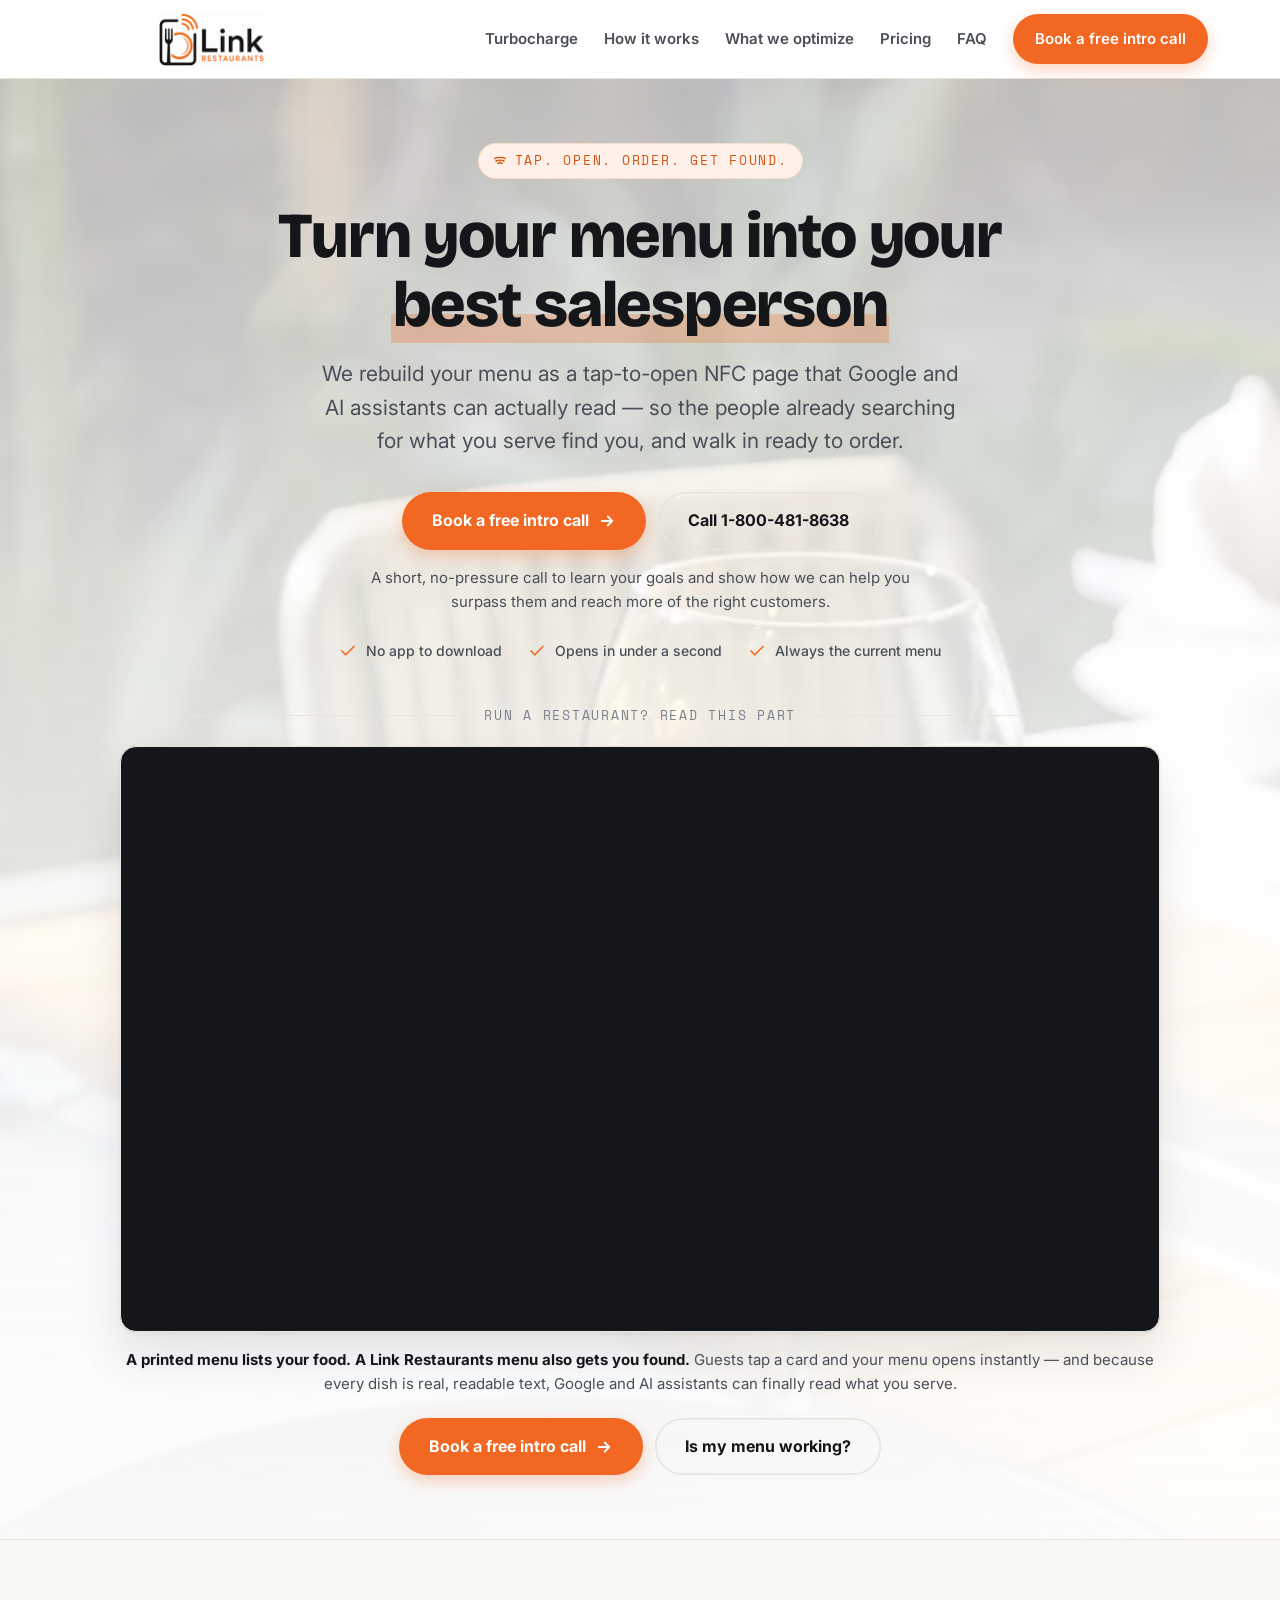
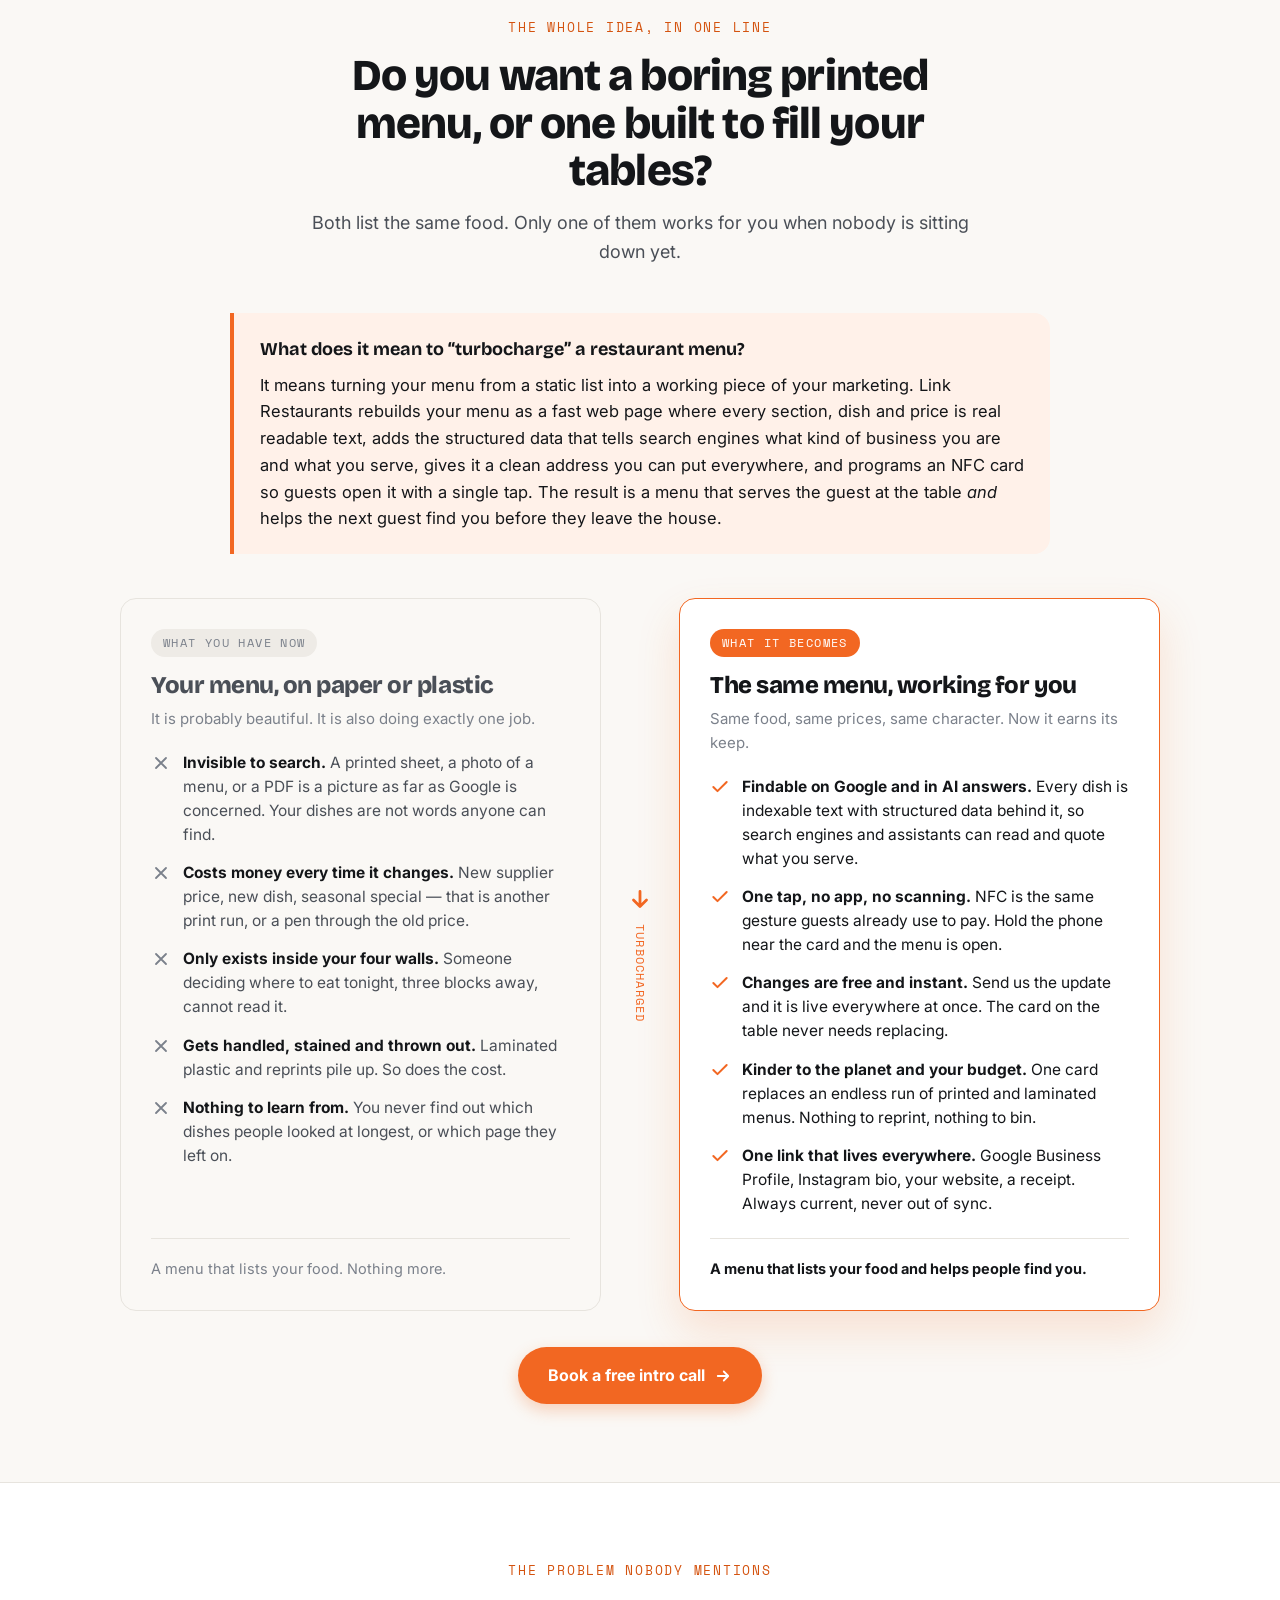
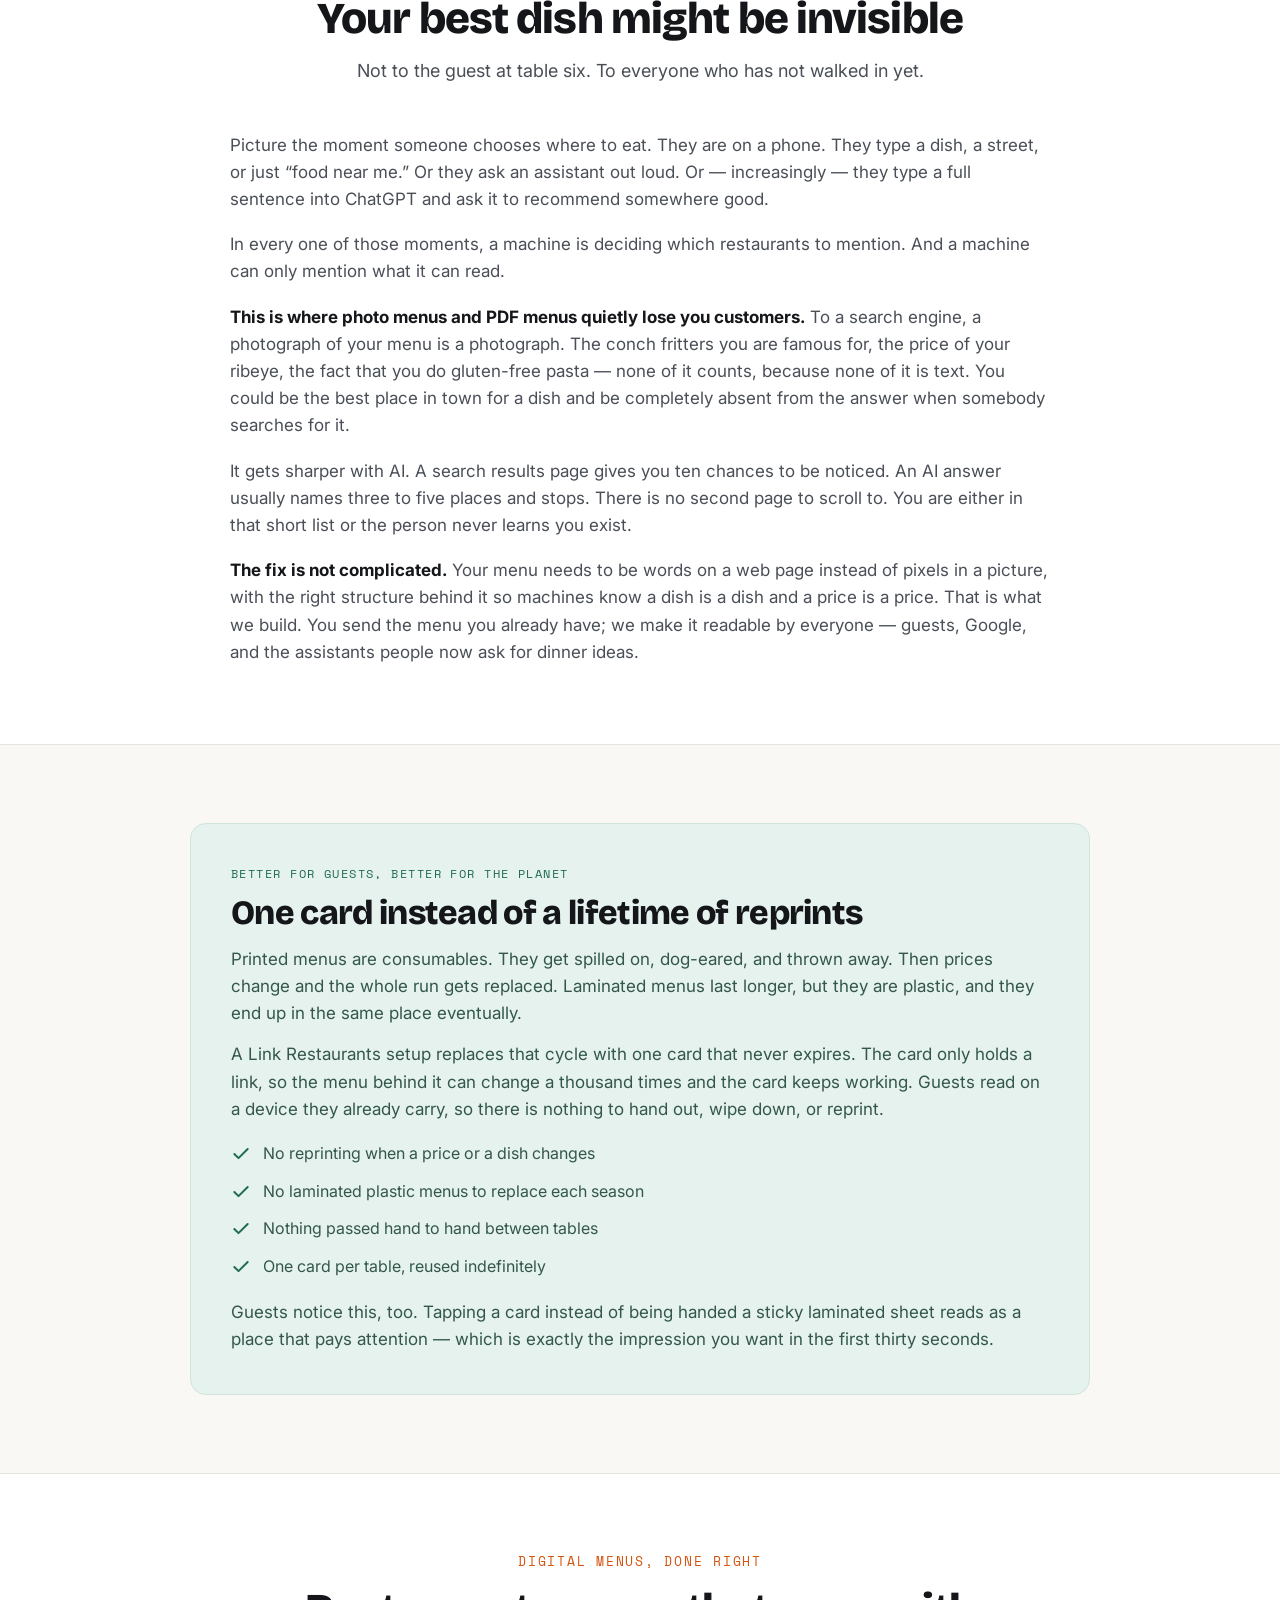
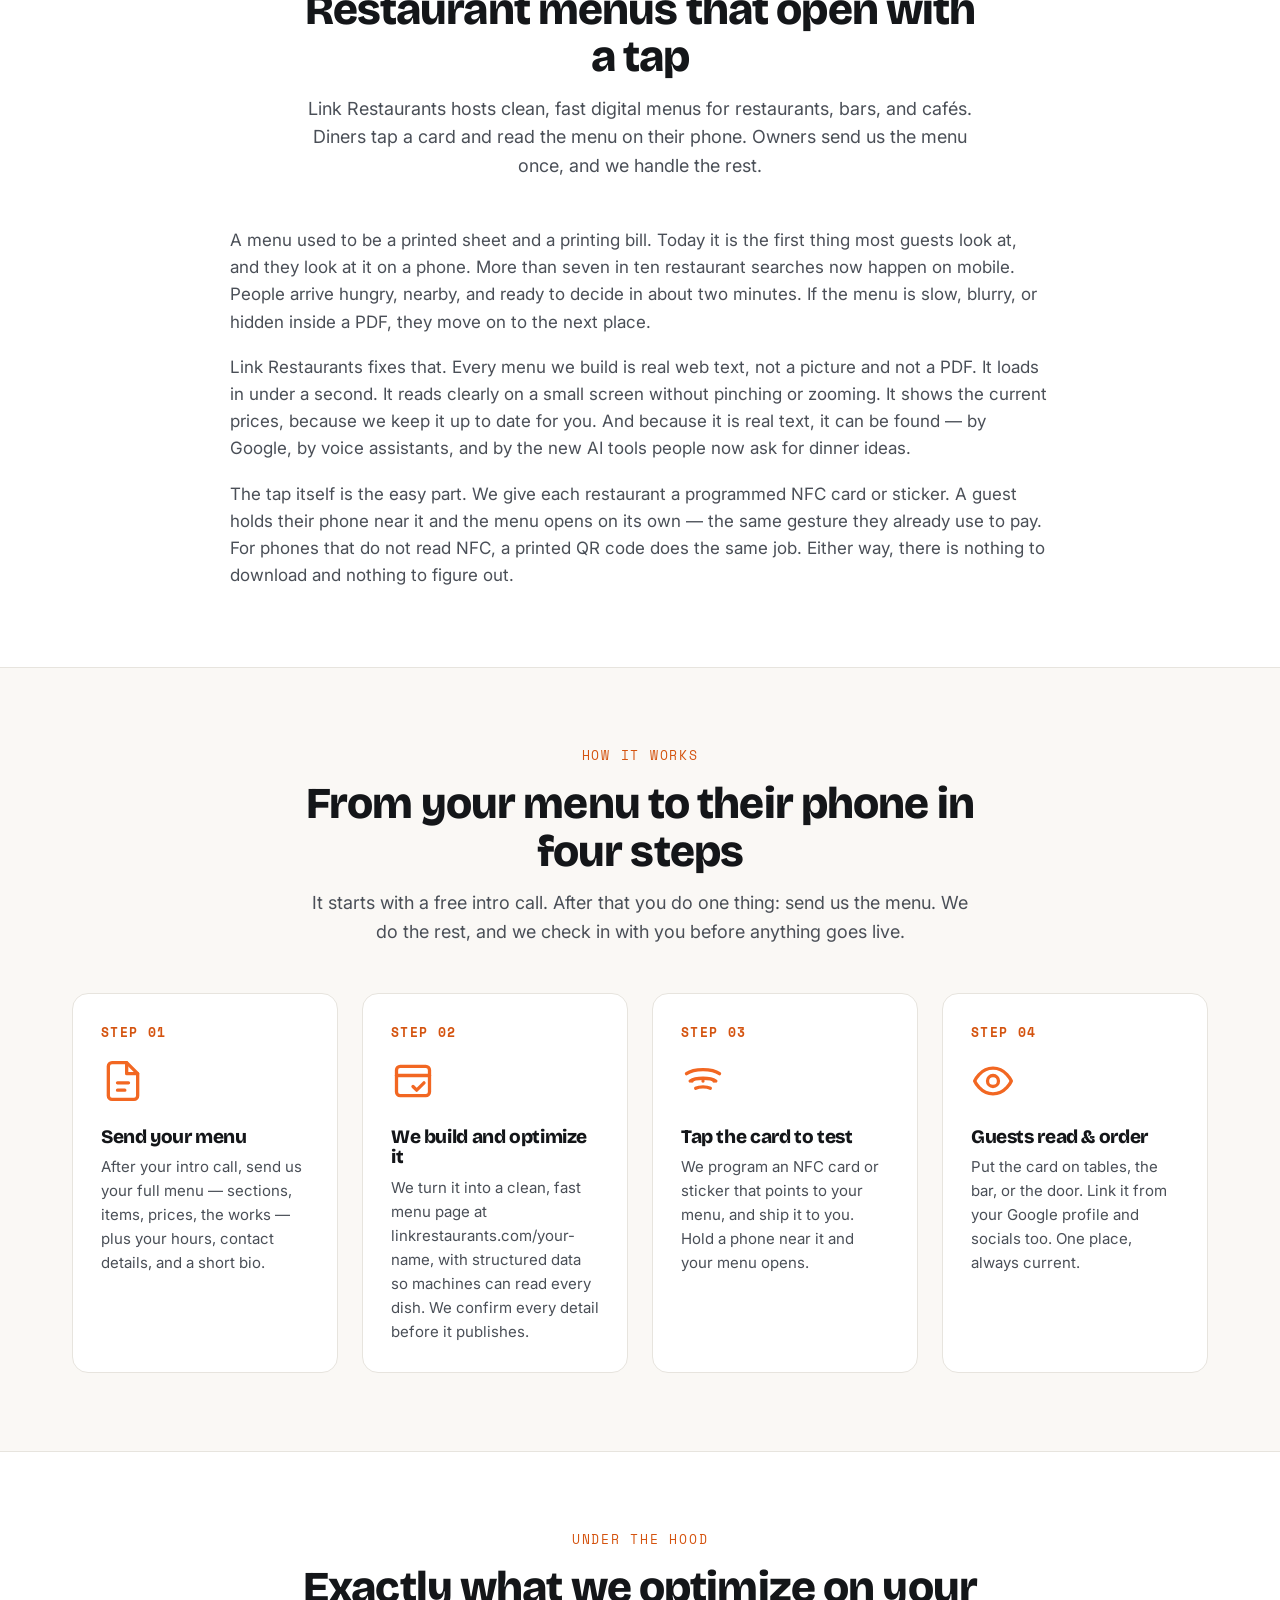
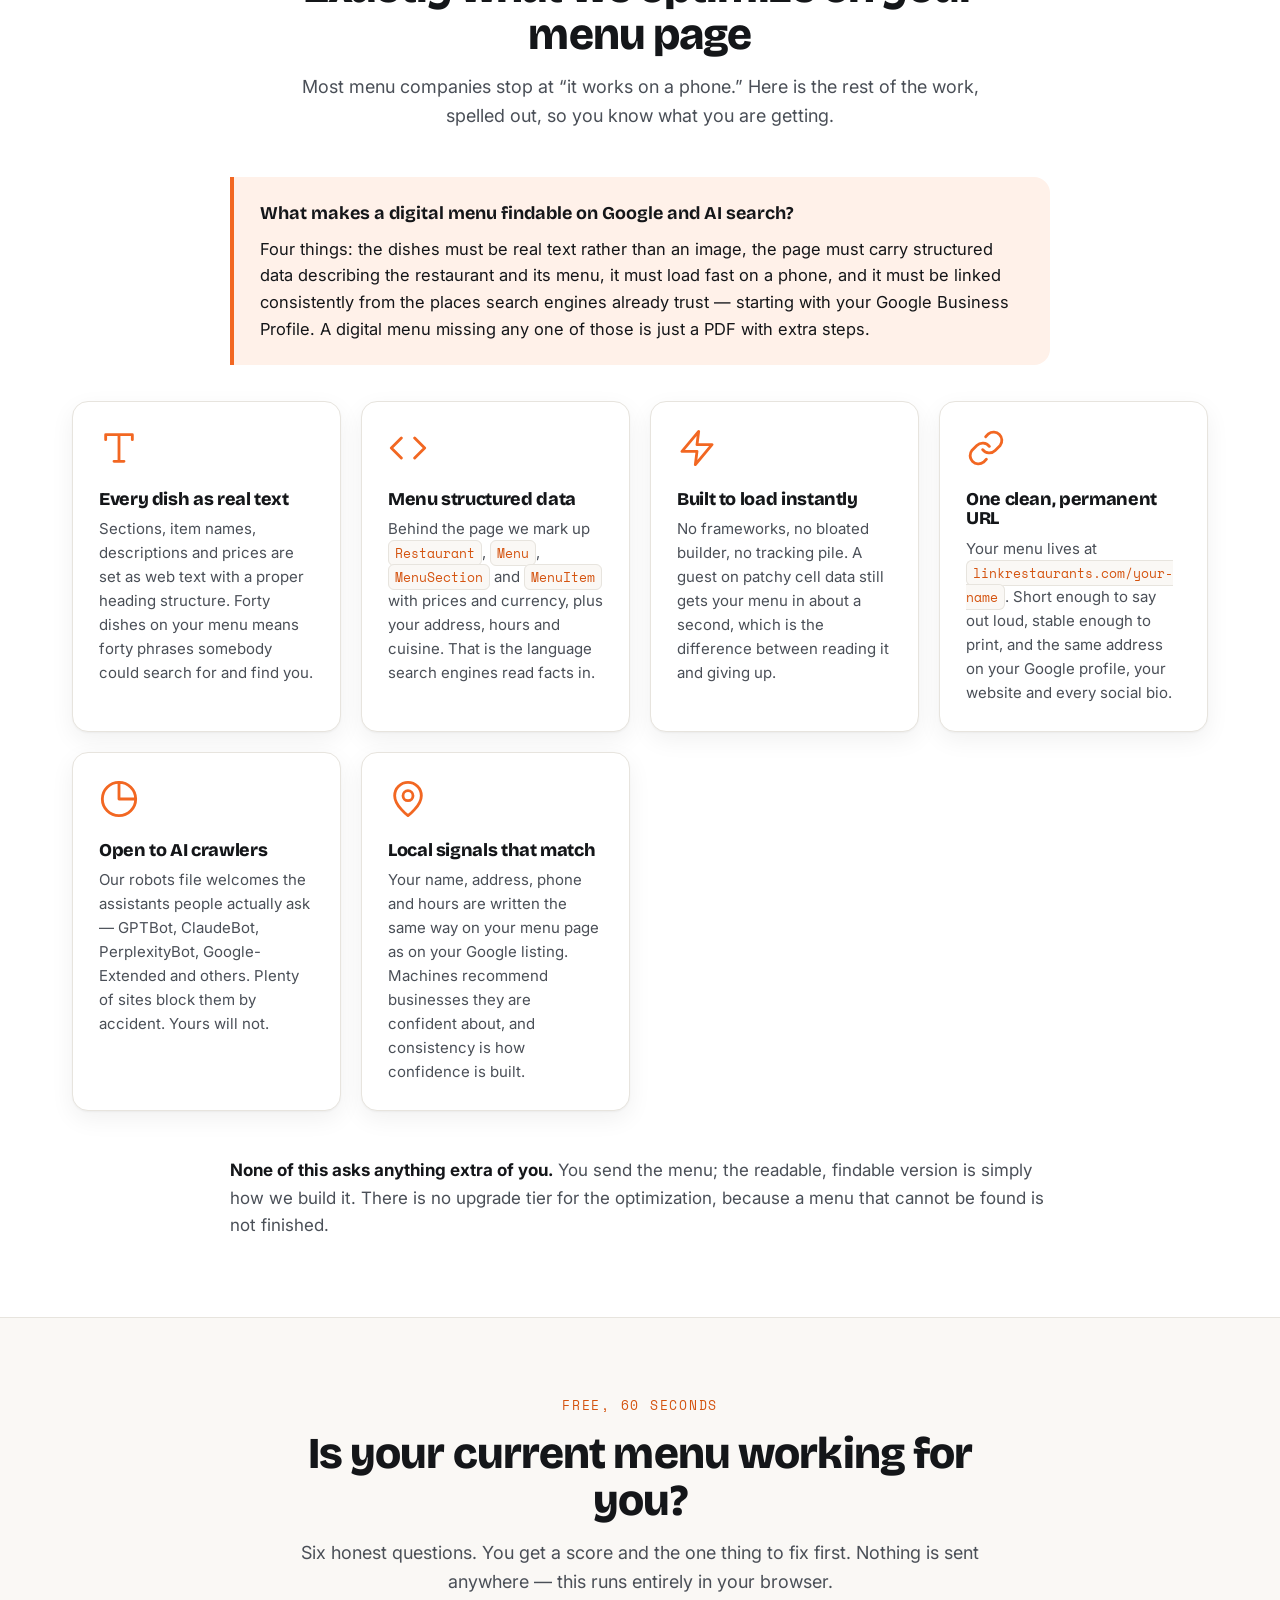
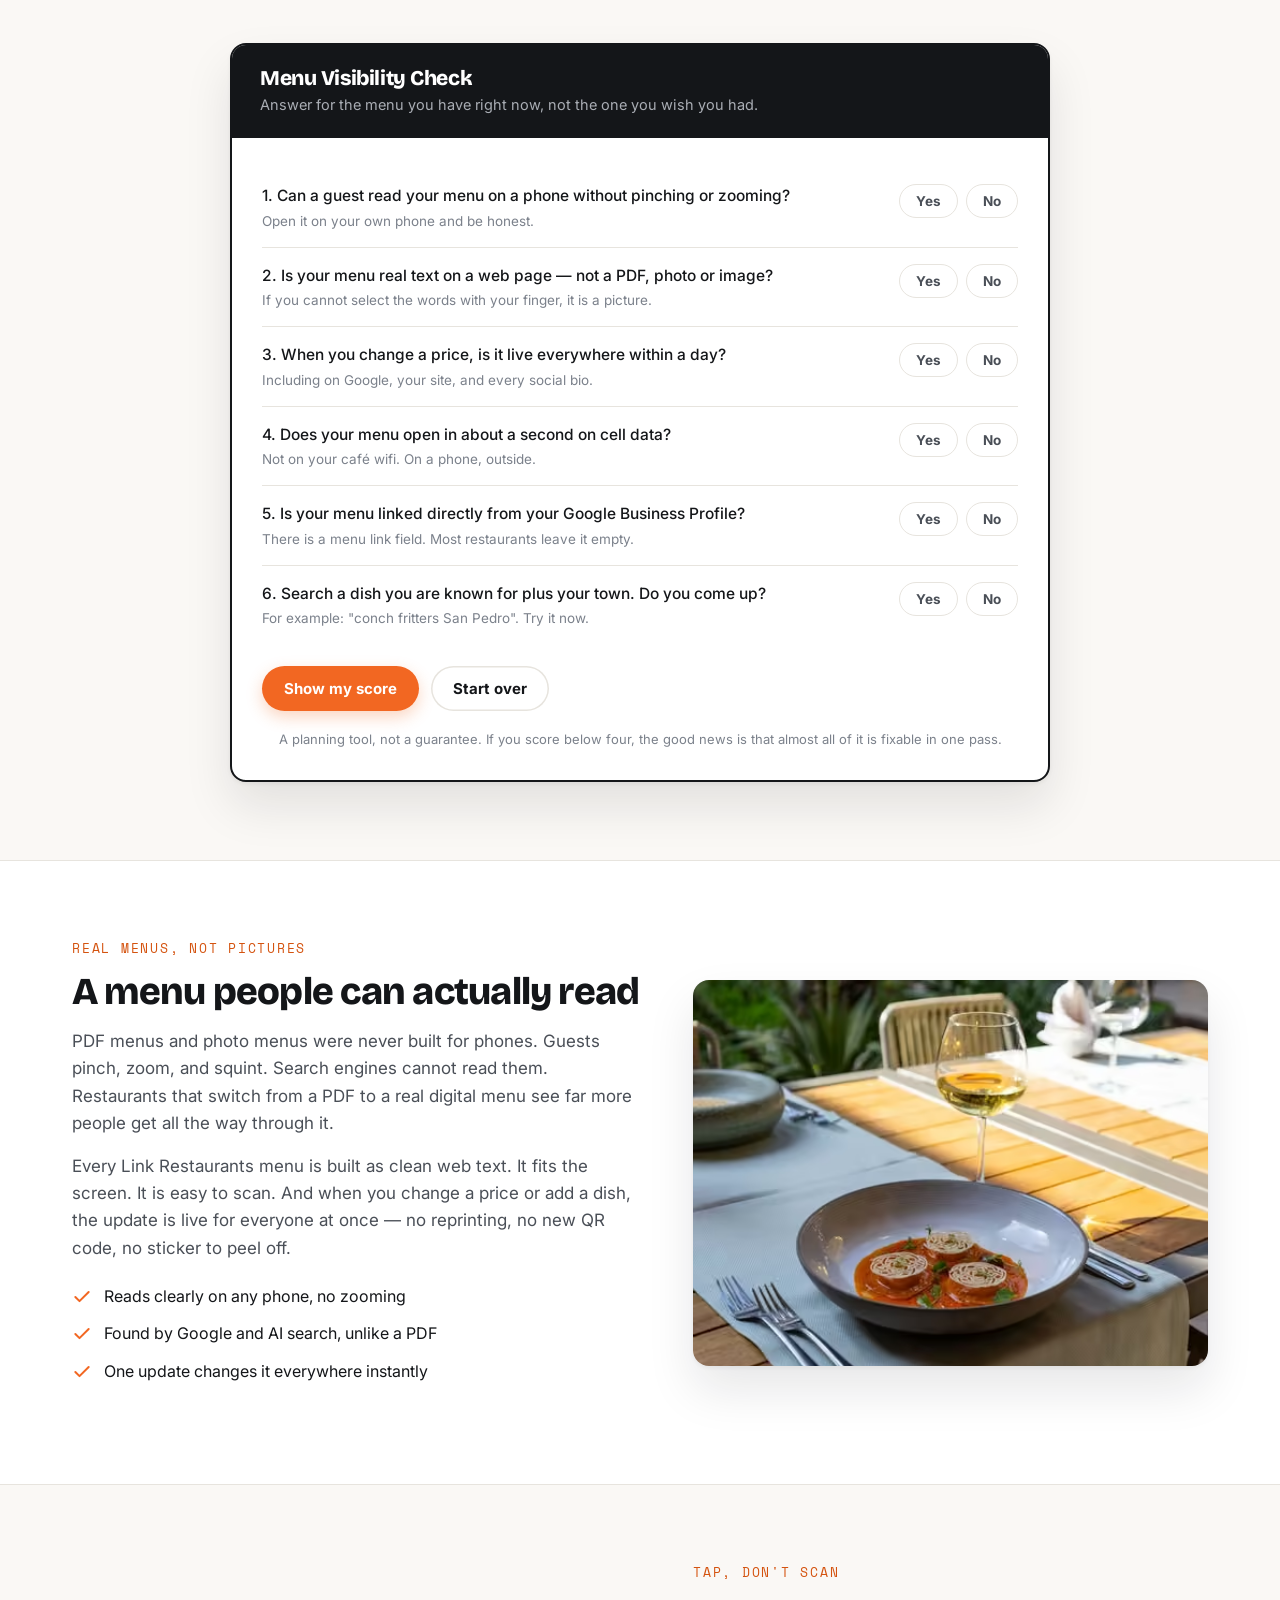
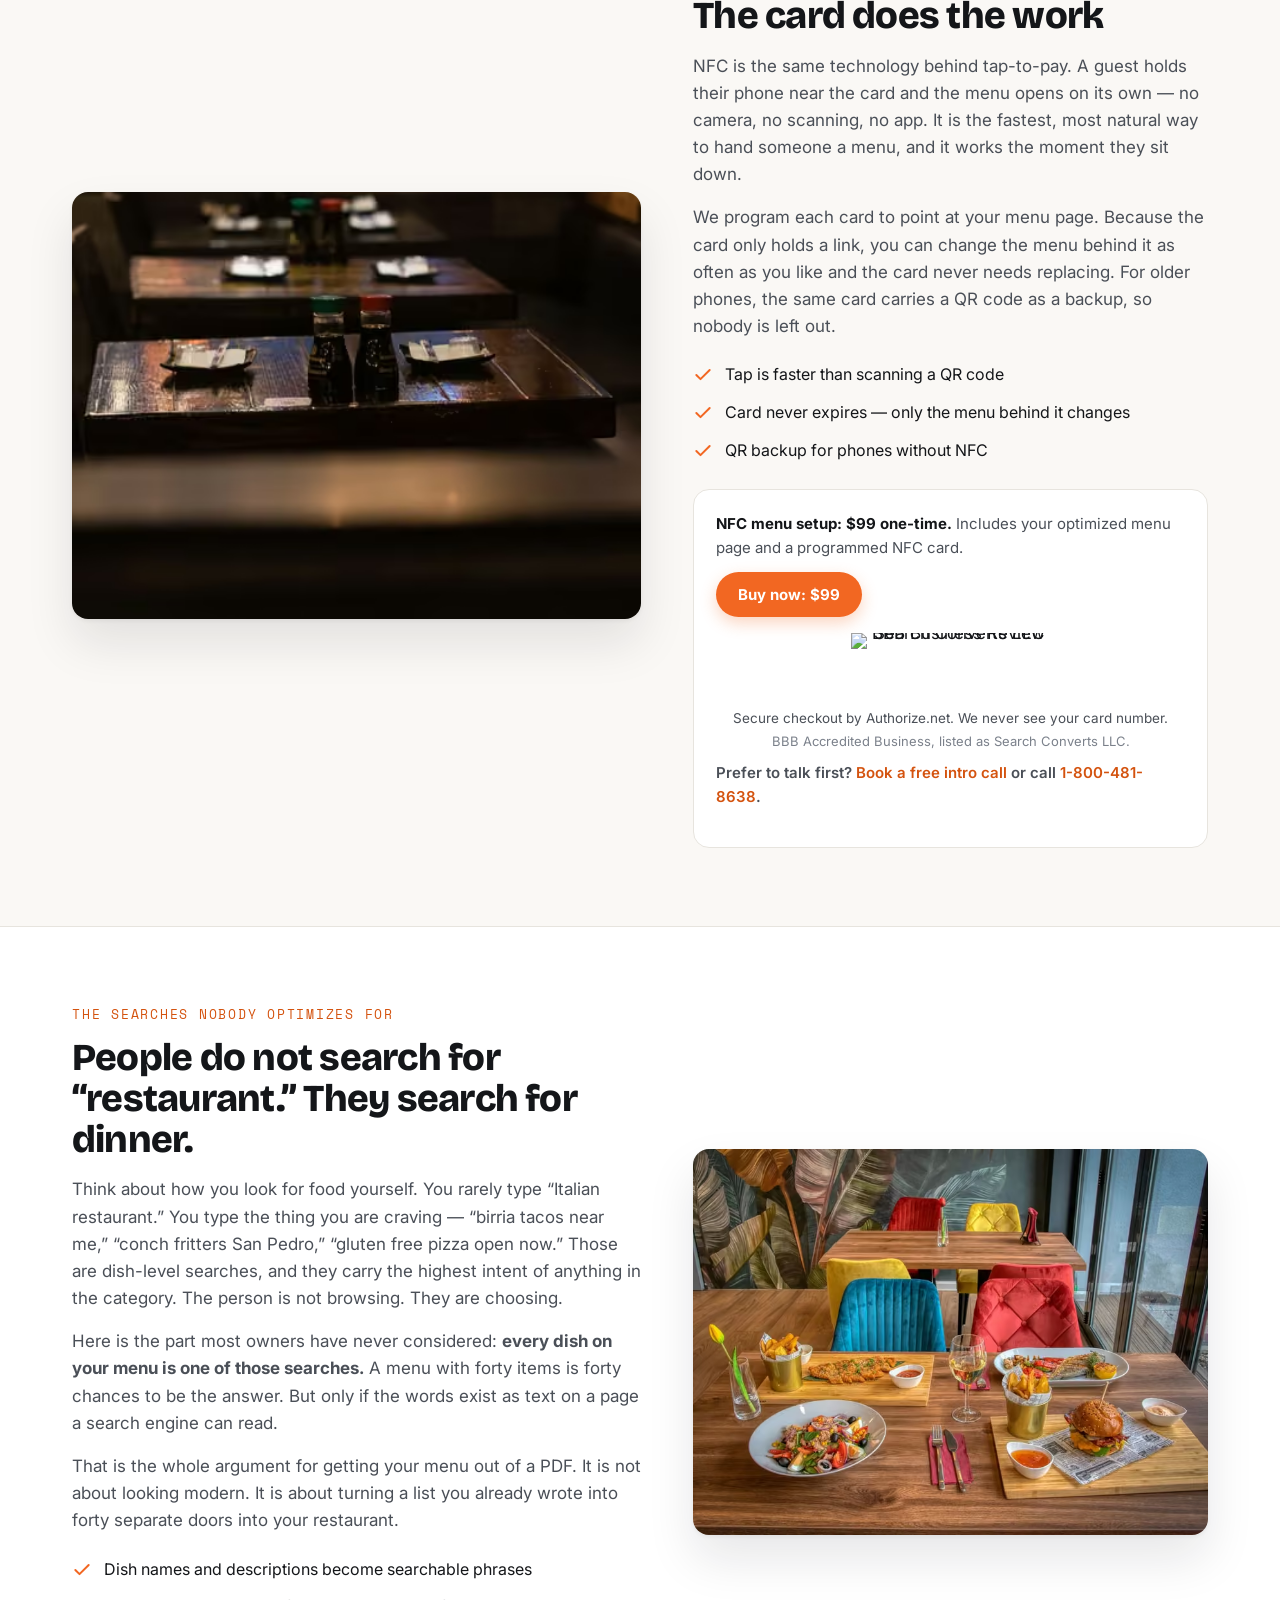
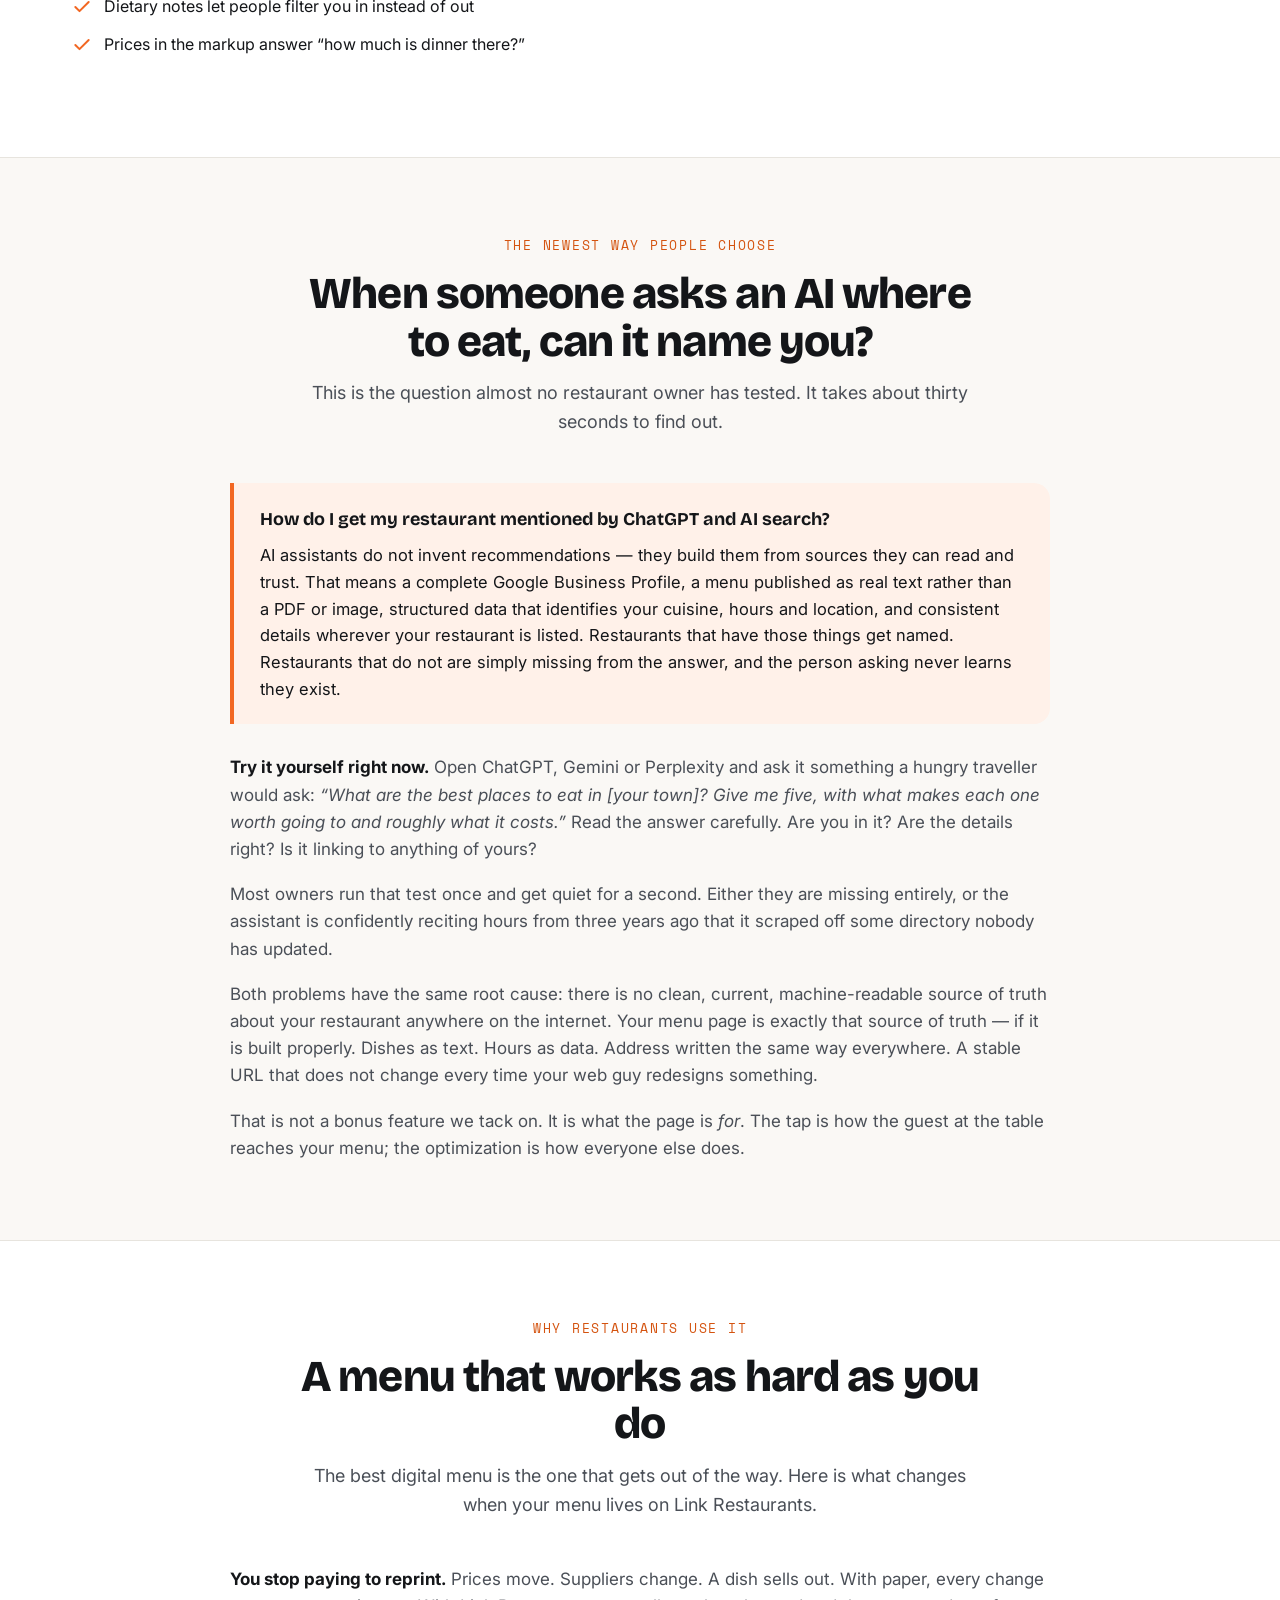
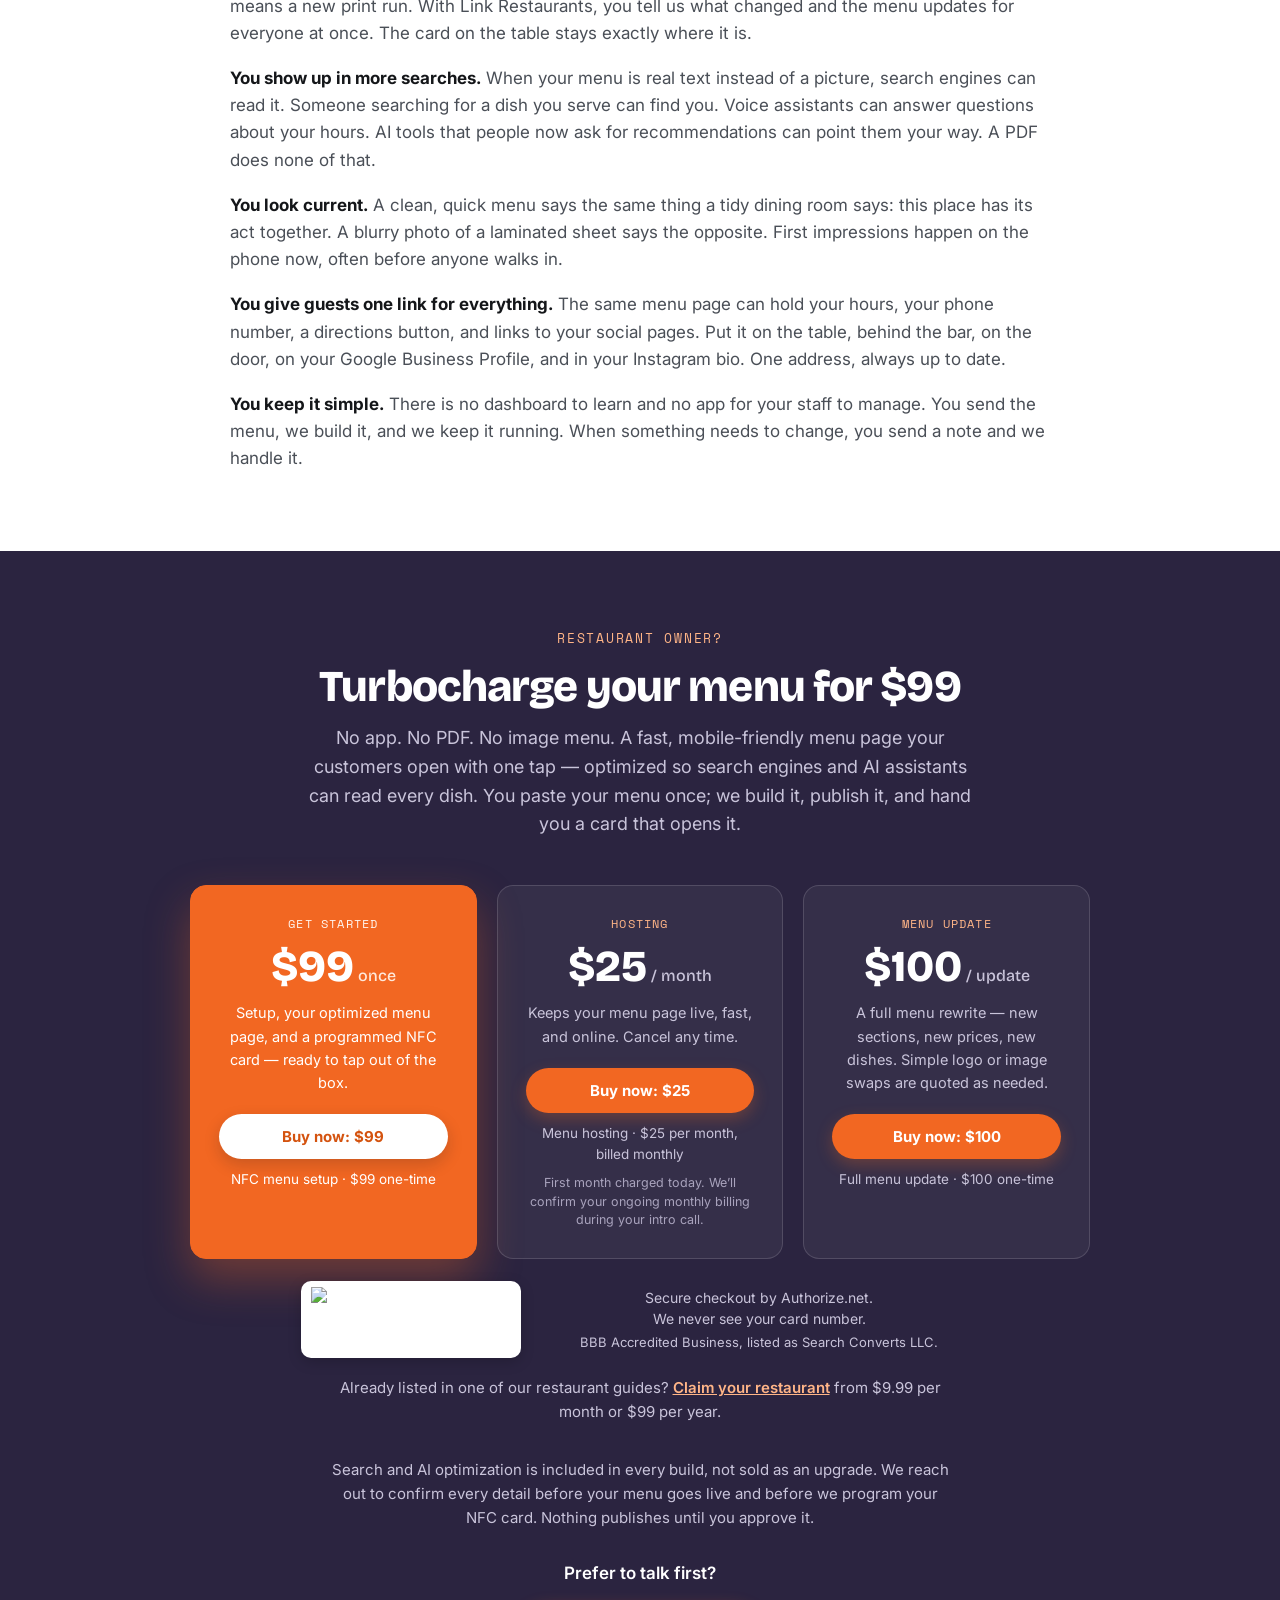
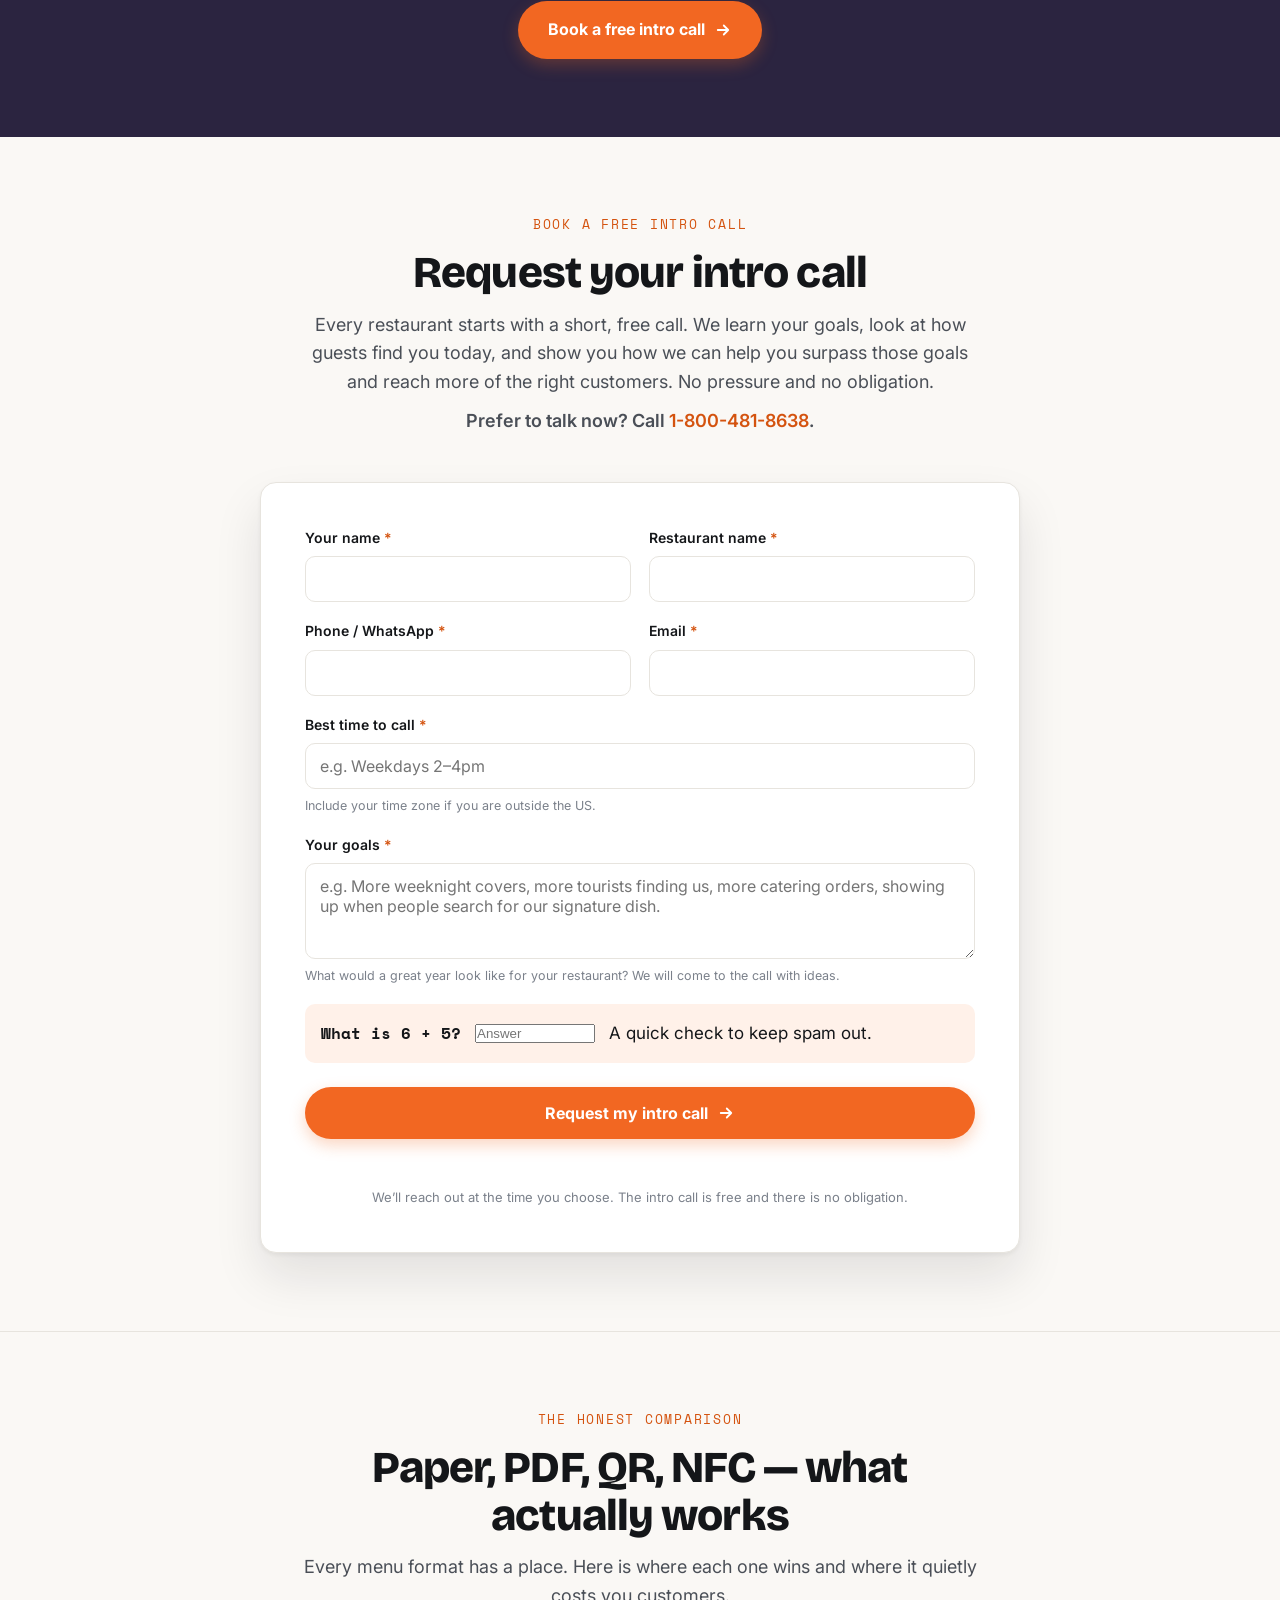
==== index.html @ bf499739 "Add BBB trust seal beside secure-checkout line and in footer Group the existing "Secure checkout by " ====
<!DOCTYPE html>
<html lang="en">
<head>
<meta charset="UTF-8">
<meta name="viewport" content="width=device-width, initial-scale=1">
<title>NFC Digital Menus Built to Be Found | Link Restaurants</title>
<meta name="description" content="Tap-to-open NFC menus that Google and AI assistants can read, so more of the right customers find you. Book a free intro call to see how we can help.">
<link rel="canonical" href="https://linkrestaurants.com/">

<!-- favicon -->
<link rel="icon" type="image/png" sizes="32x32" href="/images/w/link-restaurants-favicon-32.png">
<link rel="apple-touch-icon" href="/images/w/link-restaurants-favicon-180.png">

<!-- social -->
<meta property="og:type" content="website">
<meta property="og:title" content="Turbocharge Your Menu | NFC Digital Menus Built to Be Found">
<meta property="og:description" content="A printed menu lists your food. A Link Restaurants menu gets you found. Tap-to-open NFC menus, optimized for Google and AI search.">
<meta property="og:url" content="https://linkrestaurants.com/">
<meta property="og:image" content="https://linkrestaurants.com/images/w/link-restaurants-turbocharge-menu-banner-1672.jpg">
<meta property="og:image:width" content="1672">
<meta property="og:image:height" content="941">
<meta property="og:site_name" content="Link Restaurants">
<meta name="twitter:card" content="summary_large_image">
<meta name="twitter:title" content="Turbocharge Your Menu | NFC Digital Menus Built to Be Found">
<meta name="twitter:description" content="A printed menu lists your food. A Link Restaurants menu gets you found. Tap to open, optimized for Google and AI search.">
<meta name="twitter:image" content="https://linkrestaurants.com/images/w/link-restaurants-turbocharge-menu-banner-1672.jpg">

<!-- crawling -->
<meta name="robots" content="index, follow, max-image-preview:large, max-snippet:-1, max-video-preview:-1">
<meta name="googlebot" content="index, follow">
<meta name="theme-color" content="#f26722">

<!-- fonts -->
<link rel="preconnect" href="https://fonts.googleapis.com">
<link rel="preconnect" href="https://fonts.gstatic.com" crossorigin>
<link href="https://fonts.googleapis.com/css2?family=Bricolage+Grotesque:opsz,wght@12..96,600;12..96,700;12..96,800&family=Inter:wght@400;500;600;700&family=Space+Mono:wght@400;700&display=swap" rel="stylesheet">
<link rel="preload" as="image" type="image/avif" imagesrcset="/images/w/link-restaurants-turbocharge-menu-banner-800.avif 800w, /images/w/link-restaurants-turbocharge-menu-banner-1200.avif 1200w, /images/w/link-restaurants-turbocharge-menu-banner-1672.avif 1672w" imagesizes="(max-width: 1100px) calc(100vw - 44px), 1060px" fetchpriority="high">

<style>
/* ============================================================
   LinkRestaurants.com — global stylesheet
   Design tokens: warm slate + signal orange on white
   Display: Bricolage Grotesque | Body: Inter | Data: Space Mono
   ============================================================ */

:root{
  --ink:#141619;          /* near-black text */
  --ink-soft:#4a4f57;     /* secondary text */
  --ink-faint:#7b818b;    /* captions */
  --line:#e7e4de;         /* hairlines */
  --paper:#ffffff;        /* page bg (matches logo) */
  --paper-warm:#faf8f5;   /* section tint */
  --orange:#f26722;       /* signal orange (from logo) */
  --orange-deep:#d4530f;  /* pressed */
  --orange-tint:#fff1e9;  /* wash */
  --plum:#2b2440;         /* deep accent for contrast blocks */
  --green:#1f6b54;        /* eco / positive */
  --green-tint:#e6f2ee;
  --radius:16px;
  --radius-sm:10px;
  --shadow:0 1px 2px rgba(20,22,25,.04),0 8px 24px rgba(20,22,25,.06);
  --shadow-lg:0 2px 4px rgba(20,22,25,.05),0 24px 48px rgba(20,22,25,.10);
  --maxw:1180px;
  --ease:cubic-bezier(.22,.61,.36,1);
}

*{box-sizing:border-box;margin:0;padding:0}
html{scroll-behavior:smooth;-webkit-text-size-adjust:100%}
body{
  font-family:'Inter',system-ui,-apple-system,Segoe UI,Roboto,sans-serif;
  color:var(--ink);
  background:var(--paper);
  line-height:1.6;
  font-size:17px;
  -webkit-font-smoothing:antialiased;
  overflow-x:hidden;
}
img{max-width:100%;display:block}
a{color:inherit;text-decoration:none}
h1,h2,h3,h4{
  font-family:'Bricolage Grotesque','Inter',sans-serif;
  line-height:1.08;
  letter-spacing:-.02em;
  font-weight:800;
  color:var(--ink);
}
.wrap{max-width:var(--maxw);margin:0 auto;padding:0 22px}
.mono{font-family:'Space Mono',ui-monospace,monospace}
[id]{scroll-margin-top:96px}

/* ---------- accessibility ---------- */
:focus-visible{outline:3px solid var(--orange);outline-offset:2px;border-radius:4px}
.skip{position:absolute;left:-9999px;top:0;background:var(--ink);color:#fff;padding:12px 18px;z-index:200;border-radius:0 0 8px 0}
.skip:focus{left:0}
.sr-only{position:absolute!important;left:-9999px!important;width:1px;height:1px;overflow:hidden}
@media (prefers-reduced-motion:reduce){
  *{animation-duration:.001ms!important;transition-duration:.001ms!important;scroll-behavior:auto!important}
}

/* ---------- header ---------- */
.site-header{
  position:sticky;top:0;z-index:100;
  background:rgba(255,255,255,.88);
  backdrop-filter:saturate(180%) blur(12px);
  border-bottom:1px solid var(--line);
}
.header-inner{display:flex;align-items:center;justify-content:space-between;gap:20px;height:78px}
.brand{display:flex;align-items:center}
.brand img{width:280px;height:auto;max-height:56px;object-fit:contain}
.nav{display:flex;align-items:center;gap:26px}
.nav a{font-weight:600;font-size:15px;color:var(--ink-soft);transition:color .2s}
.nav a:hover{color:var(--ink)}
.nav .btn{color:#fff}
.nav-toggle{display:none;background:none;border:0;cursor:pointer;padding:8px}
.nav-toggle span{display:block;width:24px;height:2px;background:var(--ink);margin:5px 0;transition:.3s}

/* ---------- buttons ---------- */
.btn{
  display:inline-flex;align-items:center;justify-content:center;gap:9px;
  background:var(--orange);color:#fff;
  font-weight:700;font-size:15px;font-family:'Inter',sans-serif;
  padding:13px 22px;border-radius:999px;border:0;cursor:pointer;
  transition:transform .18s var(--ease),box-shadow .18s,background .18s;
  box-shadow:0 6px 16px rgba(242,103,34,.28);
  white-space:nowrap;
}
.btn:hover{background:var(--orange-deep);transform:translateY(-2px);box-shadow:0 10px 22px rgba(242,103,34,.34)}
.btn:active{transform:translateY(0)}
.btn-ghost{
  background:transparent;color:var(--ink);
  box-shadow:inset 0 0 0 1.5px var(--line);
}
.btn-ghost:hover{background:var(--paper-warm);box-shadow:inset 0 0 0 1.5px var(--ink);transform:translateY(-2px)}
.btn-lg{padding:16px 30px;font-size:16px}
.btn-block{width:100%}

/* ---------- hero ---------- */
.hero{position:relative;padding:64px 0 56px;overflow:hidden}
.hero::before{
  content:"";position:absolute;inset:0;z-index:0;
  background:
    linear-gradient(180deg,rgba(255,255,255,.72),rgba(255,255,255,.86) 45%,rgba(255,255,255,.97)),
    url('/images/w/link-restaurants-patio-table-hero-900.webp') center 35%/cover no-repeat;
  background:
    linear-gradient(180deg,rgba(255,255,255,.72),rgba(255,255,255,.86) 45%,rgba(255,255,255,.97)),
    image-set(url('/images/w/link-restaurants-patio-table-hero-1600.avif') type('image/avif'),url('/images/w/link-restaurants-patio-table-hero-1600.webp') type('image/webp')) center 35%/cover no-repeat;
}
.hero-inner{position:relative;z-index:1;max-width:820px;margin:0 auto;text-align:center}
.eyebrow{
  display:inline-flex;align-items:center;gap:8px;
  font-family:'Space Mono',monospace;font-size:12.5px;letter-spacing:.14em;text-transform:uppercase;
  color:var(--orange-deep);background:var(--orange-tint);
  padding:7px 14px;border-radius:999px;margin-bottom:22px;
  border:1px solid #fbdcc9;
}
.hero h1{font-size:clamp(36px,6.2vw,64px);margin-bottom:18px}
.hero h1 .u{
  background:linear-gradient(180deg,transparent 62%,rgba(242,103,34,.28) 62%);
  padding:0 2px;
}
.hero .lede{font-size:clamp(17px,2.2vw,21px);color:var(--ink-soft);max-width:660px;margin:0 auto 34px}

/* ---------- search ---------- */
.searchbar{
  position:relative;max-width:640px;margin:0 auto;
  background:#fff;border-radius:999px;
  box-shadow:var(--shadow-lg);
  border:1px solid var(--line);
  display:flex;align-items:center;padding:7px 7px 7px 22px;
  transition:box-shadow .25s,border-color .25s;
}
.searchbar:focus-within{border-color:var(--orange);box-shadow:0 2px 4px rgba(242,103,34,.08),0 24px 48px rgba(242,103,34,.14)}
.searchbar svg{flex:none;color:var(--ink-faint)}
.searchbar input{
  flex:1;border:0;outline:0;font-size:17px;font-family:inherit;color:var(--ink);
  padding:14px 14px;background:transparent;min-width:0;
}
.searchbar input::placeholder{color:var(--ink-faint)}
.search-meta{margin-top:14px;font-size:13.5px;color:var(--ink-faint);font-family:'Space Mono',monospace}
.hero-trust{display:flex;gap:26px;justify-content:center;flex-wrap:wrap;margin-top:26px}
.hero-trust div{display:flex;align-items:center;gap:9px;font-size:14px;color:var(--ink-soft);font-weight:500}
.hero-trust svg{color:var(--orange);flex:none}

/* ---------- turbocharge banner ---------- */
.turbo-band{position:relative;z-index:1;padding-top:0;padding-bottom:8px}
.turbo-rule{
  display:flex;align-items:center;gap:16px;max-width:900px;margin:44px auto 20px;
  font-family:'Space Mono',monospace;font-size:12.5px;letter-spacing:.14em;
  text-transform:uppercase;color:var(--ink-faint);
}
.turbo-rule::before,.turbo-rule::after{content:"";height:1px;background:var(--line);flex:1}
.turbo-banner{
  display:block;max-width:1040px;margin:0 auto;border-radius:var(--radius);
  overflow:hidden;box-shadow:var(--shadow-lg);border:1px solid var(--line);
  transition:transform .25s var(--ease),box-shadow .25s;background:#141619;
}
.turbo-banner:hover{transform:translateY(-4px);box-shadow:0 30px 60px rgba(20,22,25,.18)}
.turbo-banner img{width:100%;height:auto}
.turbo-cap{
  max-width:1040px;margin:16px auto 0;text-align:center;
  font-size:15px;color:var(--ink-soft);
}
.turbo-cap strong{color:var(--ink)}
.turbo-cta{display:flex;gap:12px;justify-content:center;flex-wrap:wrap;margin-top:22px}

/* ---------- the two menus ---------- */
.two-menus{
  display:grid;grid-template-columns:1fr auto 1fr;gap:26px;align-items:stretch;
  max-width:1040px;margin:0 auto;
}
.mcol{
  border-radius:var(--radius);padding:30px;border:1px solid var(--line);background:#fff;
  display:flex;flex-direction:column;
}
.mcol.old{background:var(--paper-warm)}
.mcol.new{border-color:var(--orange);box-shadow:0 20px 44px rgba(242,103,34,.16)}
.mcol-tag{
  font-family:'Space Mono',monospace;font-size:11.5px;letter-spacing:.12em;text-transform:uppercase;
  padding:5px 12px;border-radius:999px;display:inline-block;margin-bottom:16px;align-self:flex-start;
}
.mcol.old .mcol-tag{background:#eeebe6;color:var(--ink-faint)}
.mcol.new .mcol-tag{background:var(--orange);color:#fff}
.mcol h3{font-size:24px;margin-bottom:8px}
.mcol.old h3{color:var(--ink-soft)}
.mcol .msub{font-size:15px;color:var(--ink-faint);margin-bottom:20px}
.mcol ul{list-style:none;display:flex;flex-direction:column;gap:14px;margin:0;flex:1}
.mcol li{display:flex;gap:12px;align-items:flex-start;font-size:15.5px;line-height:1.55}
.mcol.old li{color:var(--ink-soft)}
.mcol li .ic{flex:none;width:20px;height:20px;margin-top:2px}
.mcol.old li .ic{color:var(--ink-faint)}
.mcol.new li .ic{color:var(--orange)}
.mcol li b{color:var(--ink);font-weight:700}
.mcol-foot{margin-top:22px;padding-top:18px;border-top:1px solid var(--line);font-size:14.5px}
.mcol.old .mcol-foot{color:var(--ink-faint)}
.mcol.new .mcol-foot{color:var(--ink)}
.mid-arrow{
  display:flex;align-items:center;justify-content:center;color:var(--orange);
  font-family:'Space Mono',monospace;font-size:12px;letter-spacing:.1em;text-transform:uppercase;
  writing-mode:vertical-rl;text-orientation:mixed;gap:12px;
}
.mid-arrow svg{transform:rotate(90deg)}

/* ---------- optimization grid ---------- */
.opt-grid{display:grid;grid-template-columns:repeat(auto-fit,minmax(min(260px,100%),1fr));gap:20px}
.opt-card{
  background:#fff;border:1px solid var(--line);border-radius:var(--radius);padding:26px;
  box-shadow:var(--shadow);transition:transform .2s var(--ease),border-color .2s;
}
.opt-card:hover{transform:translateY(-4px);border-color:var(--orange)}
.opt-card .oi{width:40px;height:40px;color:var(--orange);margin-bottom:14px}
.opt-card h3{font-size:18px;margin-bottom:8px}
.opt-card p{font-size:15px;color:var(--ink-soft)}
.opt-card code{
  font-family:'Space Mono',monospace;font-size:13px;background:var(--paper-warm);
  border:1px solid var(--line);border-radius:6px;padding:2px 6px;color:var(--orange-deep);
}

/* ---------- eco ---------- */
.eco{
  background:var(--green-tint);border:1px solid #cfe4dc;border-radius:var(--radius);
  padding:clamp(26px,4vw,40px);max-width:900px;margin:0 auto;
}
.eco .etag{
  font-family:'Space Mono',monospace;font-size:12px;letter-spacing:.12em;text-transform:uppercase;
  color:var(--green);margin-bottom:12px;display:block;
}
.eco h2{font-size:clamp(24px,3.6vw,34px);margin-bottom:14px}
.eco p{color:#33574c;margin-bottom:14px}
.eco ul{list-style:none;display:flex;flex-direction:column;gap:12px;margin-top:18px}
.eco li{display:flex;gap:12px;align-items:flex-start;color:#33574c;font-size:16px}
.eco li svg{flex:none;color:var(--green);margin-top:3px}

/* ---------- sections ---------- */
section{padding:78px 0}
.section-tint{background:var(--paper-warm);border-top:1px solid var(--line);border-bottom:1px solid var(--line)}
.section-head{max-width:680px;margin:0 auto 46px;text-align:center}
.section-head .tag{
  font-family:'Space Mono',monospace;font-size:12.5px;letter-spacing:.14em;text-transform:uppercase;
  color:var(--orange-deep);margin-bottom:14px;display:block;
}
.section-head h2{font-size:clamp(28px,4.4vw,44px);margin-bottom:14px}
.section-head p{color:var(--ink-soft);font-size:18px}
.prose{max-width:820px;margin:0 auto;color:var(--ink-soft);font-size:17px}
.prose p{margin-bottom:18px}
.prose p:last-child{margin-bottom:0}
.prose strong{color:var(--ink)}

/* answer block for AI extraction */
.answer{
  background:var(--orange-tint);border-left:4px solid var(--orange);
  border-radius:0 var(--radius) var(--radius) 0;padding:22px 26px;
  max-width:820px;margin:0 auto 30px;
}
.answer p{margin:0;color:var(--ink);font-size:16.5px;line-height:1.62}
.answer p+p{margin-top:12px}
.answer .q{font-weight:700;font-family:'Bricolage Grotesque',sans-serif;font-size:18px;display:block;margin-bottom:8px}

.updated{
  display:inline-flex;align-items:center;gap:9px;font-family:'Space Mono',monospace;
  font-size:12px;letter-spacing:.1em;text-transform:uppercase;color:var(--ink-faint);
  border:1px solid var(--line);border-radius:999px;padding:6px 14px;background:#fff;
}
.updated::before{content:"";width:7px;height:7px;border-radius:50%;background:var(--green);flex:none}

/* ---------- directory ---------- */
#directory{padding-top:0;margin-top:6px;position:relative;z-index:2}
.dir-grid{display:grid;grid-template-columns:repeat(auto-fill,minmax(min(310px,100%),1fr));gap:22px}
.rcard{
  background:#fff;border:1px solid var(--line);border-radius:var(--radius);
  padding:24px;display:flex;flex-direction:column;gap:12px;
  box-shadow:var(--shadow);transition:transform .22s var(--ease),box-shadow .22s,border-color .22s;
  animation:rise .5s var(--ease) both;
}
.rcard:hover{transform:translateY(-4px);box-shadow:var(--shadow-lg);border-color:#dcd7cf}
.rcard-top{display:flex;align-items:flex-start;justify-content:space-between;gap:12px}
.rcard h3{font-size:22px}
.rcard .pin{display:flex;align-items:center;gap:6px;font-size:13.5px;color:var(--ink-faint);font-weight:500}
.rcard .pin svg{color:var(--orange);flex:none}
.rcard p{color:var(--ink-soft);font-size:15.5px;flex:1}
.rcard .rcard-cta{margin-top:6px}
.rcard-badge{
  font-family:'Space Mono',monospace;font-size:11px;letter-spacing:.08em;text-transform:uppercase;
  color:var(--orange-deep);background:var(--orange-tint);padding:4px 10px;border-radius:999px;flex:none;
}
.dir-empty{
  grid-column:1/-1;text-align:center;padding:56px 24px;
  background:#fff;border:1px dashed var(--line);border-radius:var(--radius);
}
.dir-empty h3{font-size:24px;margin-bottom:10px}
.dir-empty p{color:var(--ink-soft);max-width:440px;margin:0 auto 22px}
.dir-noresult{grid-column:1/-1;text-align:center;padding:40px;color:var(--ink-faint);font-family:'Space Mono',monospace}

/* ---------- how it works ---------- */
.steps{display:grid;grid-template-columns:repeat(auto-fit,minmax(min(220px,100%),1fr));gap:24px;counter-reset:step}
.step{position:relative;padding:28px;background:#fff;border:1px solid var(--line);border-radius:var(--radius)}
.step .num{
  font-family:'Space Mono',monospace;font-size:13px;color:var(--orange-deep);
  font-weight:700;letter-spacing:.1em;margin-bottom:16px;display:block;
}
.step .ico{width:44px;height:44px;margin-bottom:16px;color:var(--orange)}
.step h3{font-size:19px;margin-bottom:8px}
.step p{color:var(--ink-soft);font-size:15px}

/* ---------- feature split ---------- */
.split-tag{
  display:block;font-family:'Space Mono',monospace;font-size:12.5px;letter-spacing:.14em;
  text-transform:uppercase;color:var(--orange-deep);margin-bottom:12px;
}
.split{display:grid;grid-template-columns:1.05fr .95fr;gap:52px;align-items:center}
.split.rev .split-media{order:-1}
.split-media{border-radius:var(--radius);overflow:hidden;box-shadow:var(--shadow-lg);position:relative}
.split-media img{width:100%;height:100%;object-fit:cover;aspect-ratio:4/3}
.split-media picture,.turbo-banner picture{display:block;height:100%}
.split-body h2{font-size:clamp(26px,3.6vw,38px);margin-bottom:16px}
.split-body p{color:var(--ink-soft);margin-bottom:16px;font-size:17px}
.checklist{list-style:none;display:flex;flex-direction:column;gap:12px;margin:22px 0}
.checklist li{display:flex;gap:12px;align-items:flex-start;font-size:16px;color:var(--ink)}
.checklist svg{flex:none;color:var(--orange);margin-top:3px}

/* ---------- menu scorecard tool ---------- */
.tool{
  max-width:820px;margin:0 auto;background:#fff;border:2px solid var(--ink);
  border-radius:var(--radius);overflow:hidden;box-shadow:var(--shadow-lg);
}
.tool-hd{background:var(--ink);color:#fff;padding:22px 28px}
.tool-hd h3{color:#fff;font-size:21px;margin-bottom:4px}
.tool-hd p{color:#a9adb4;font-size:14.5px;margin:0}
.tool-bd{padding:clamp(20px,3vw,30px)}
.tq{display:flex;gap:16px;align-items:flex-start;justify-content:space-between;padding:16px 0;border-bottom:1px solid var(--line)}
.tq:last-of-type{border-bottom:0}
.tq-t{flex:1;font-size:15.5px;line-height:1.5;font-weight:500;color:var(--ink)}
.tq-t small{display:block;color:var(--ink-faint);font-size:13.5px;font-weight:400;margin-top:3px}
.yn{display:flex;gap:8px;flex:none}
.yn button{
  font-family:'Inter',sans-serif;font-weight:700;font-size:13.5px;padding:8px 16px;
  border-radius:999px;border:1.5px solid var(--line);background:#fff;color:var(--ink-soft);cursor:pointer;transition:.15s;
}
.yn button[aria-pressed="true"]{background:var(--ink);border-color:var(--ink);color:#fff}
.yn button.no[aria-pressed="true"]{background:var(--orange);border-color:var(--orange)}
.tool-out{background:var(--ink);color:#fff;border-radius:var(--radius-sm);padding:26px;margin-top:22px;text-align:center;display:none}
.tool-out.show{display:block}
.tool-out .score{font-family:'Bricolage Grotesque',sans-serif;font-weight:800;font-size:52px;line-height:1;color:var(--orange);display:block;margin-bottom:8px}
.tool-out .slab{font-family:'Space Mono',monospace;font-size:12px;letter-spacing:.12em;text-transform:uppercase;color:#a9adb4}
.tool-out .smsg{margin-top:14px;color:#e2e4e7;font-size:16px}
.tool-fix{background:rgba(255,255,255,.07);border-radius:var(--radius-sm);padding:16px;margin-top:18px;text-align:left}
.tool-fix .flab{font-family:'Space Mono',monospace;font-size:11.5px;letter-spacing:.12em;text-transform:uppercase;color:var(--orange);margin-bottom:8px}
.tool-fix p{margin:0;color:#e2e4e7;font-size:15px}
.tool-actions{display:flex;gap:12px;flex-wrap:wrap;margin-top:22px}

/* ---------- owner / pricing ---------- */
#owner{background:var(--plum);color:#fff;border:0}
#owner .section-head h2,#owner h3{color:#fff}
#owner .section-head .tag{color:#ffb587}
#owner .section-head p{color:#c9c4da}
.price-grid{display:grid;grid-template-columns:repeat(auto-fit,minmax(min(240px,100%),1fr));gap:20px;max-width:900px;margin:0 auto}
.price-card{
  background:rgba(255,255,255,.05);border:1px solid rgba(255,255,255,.14);
  border-radius:var(--radius);padding:28px;text-align:center;
  transition:transform .2s var(--ease),background .2s;
}
.price-card:hover{transform:translateY(-4px);background:rgba(255,255,255,.09)}
.price-card.feature{background:var(--orange);border-color:var(--orange);box-shadow:0 20px 44px rgba(242,103,34,.34)}
.price-card .plabel{font-family:'Space Mono',monospace;font-size:12px;letter-spacing:.1em;text-transform:uppercase;color:#ffb587;margin-bottom:12px}
.price-card.feature .plabel{color:#fff6f0}
.price-card .amt{font-family:'Bricolage Grotesque',sans-serif;font-size:44px;font-weight:800;line-height:1;color:#fff}
.price-card .amt small{font-size:16px;font-weight:500;color:#c9c4da}
.price-card.feature .amt small{color:#ffe9db}
.price-card .pdesc{margin-top:12px;font-size:14.5px;color:#c9c4da}
.price-card.feature .pdesc{color:#fff}
.owner-note{text-align:center;max-width:620px;margin:34px auto 0;color:#c9c4da;font-size:15px}

/* ---------- form ---------- */
#signup{background:var(--paper-warm)}
.form-card{
  max-width:760px;margin:0 auto;background:#fff;border:1px solid var(--line);
  border-radius:var(--radius);padding:clamp(24px,4vw,44px);box-shadow:var(--shadow-lg);
}
.form-grid{display:grid;grid-template-columns:1fr 1fr;gap:18px}
.field{display:flex;flex-direction:column;gap:7px}
.field.full{grid-column:1/-1}
.field label{font-size:14px;font-weight:600;color:var(--ink)}
.field label .req{color:var(--orange-deep)}
.field input,.field textarea,.field select{
  font-family:inherit;font-size:16px;color:var(--ink);
  padding:12px 14px;border:1.5px solid var(--line);border-radius:var(--radius-sm);
  background:#fff;transition:border-color .18s,box-shadow .18s;width:100%;
}
.field input:focus,.field textarea:focus,.field select:focus{outline:0;border-color:var(--orange);box-shadow:0 0 0 3px var(--orange-tint)}
.field textarea{resize:vertical;min-height:96px}
.field .hint{font-size:12.5px;color:var(--ink-faint)}
.field-check{display:flex;gap:11px;align-items:flex-start;grid-column:1/-1;background:var(--paper-warm);padding:15px;border-radius:var(--radius-sm);border:1px solid var(--line)}
.field-check input{width:20px;height:20px;flex:none;margin-top:2px;accent-color:var(--orange)}
.field-check label{font-size:14.5px;color:var(--ink-soft);font-weight:500}
.math-row{display:flex;align-items:center;gap:14px;flex-wrap:wrap;background:var(--orange-tint);padding:16px;border-radius:var(--radius-sm);grid-column:1/-1}
.math-row .q{font-weight:700;font-family:'Space Mono',monospace;font-size:16px;color:var(--ink)}
.math-row input{max-width:120px}
.form-honey{position:absolute!important;left:-9999px!important;top:-9999px!important;opacity:0;height:0;width:0}
.form-note{font-size:13px;color:var(--ink-faint);text-align:center;margin-top:18px}
.form-err{color:var(--orange-deep);font-size:14px;font-weight:600;margin-top:10px;min-height:20px;text-align:center}
.form-ok{color:var(--green);font-size:15px;font-weight:600;margin-top:10px;text-align:center;display:none}
.form-ok.show{display:block}

/* ---------- faq ---------- */
.faq-list{max-width:820px;margin:0 auto;display:flex;flex-direction:column;gap:0}
.faq{border-bottom:1px solid var(--line)}
.faq summary{
  list-style:none;cursor:pointer;padding:22px 48px 22px 0;position:relative;
  font-family:'Bricolage Grotesque',sans-serif;font-weight:700;font-size:18px;color:var(--ink);
  transition:color .2s;
}
.faq summary::-webkit-details-marker{display:none}
.faq summary:hover{color:var(--orange-deep)}
.faq summary::after{
  content:"";position:absolute;right:6px;top:50%;width:12px;height:12px;
  border-right:2px solid var(--ink-faint);border-bottom:2px solid var(--ink-faint);
  transform:translateY(-70%) rotate(45deg);transition:transform .25s var(--ease);
}
.faq[open] summary::after{transform:translateY(-30%) rotate(225deg);border-color:var(--orange)}
.faq .faq-body{padding:0 48px 24px 0;color:var(--ink-soft);font-size:16px;animation:fade .3s var(--ease)}
.faq .faq-body a{color:var(--orange-deep);font-weight:600;text-decoration:underline}

/* ---------- cta strip ---------- */
.cta-strip{text-align:center;background:linear-gradient(120deg,#fff7f2,#fff);border:1px solid var(--line);border-radius:var(--radius);padding:clamp(34px,5vw,60px);max-width:900px;margin:0 auto;box-shadow:var(--shadow)}
.cta-strip h2{font-size:clamp(26px,4vw,40px);margin-bottom:14px}
.cta-strip p{color:var(--ink-soft);max-width:540px;margin:0 auto 26px;font-size:18px}

/* ---------- footer ---------- */
.site-footer{background:#fff;border-top:1px solid var(--line);padding:56px 0 34px}
.footer-inner{display:grid;grid-template-columns:1.4fr 1fr 1fr;gap:36px;margin-bottom:38px}
.footer-brand img{width:220px;margin-bottom:16px}
.footer-brand p{color:var(--ink-soft);font-size:15px;max-width:320px}
.footer-col h4{font-size:13px;font-family:'Space Mono',monospace;letter-spacing:.1em;text-transform:uppercase;color:var(--ink-faint);margin-bottom:16px;font-weight:700}
.footer-col a{display:block;color:var(--ink-soft);font-size:15px;margin-bottom:11px;transition:color .18s}
.footer-col a:hover{color:var(--orange-deep)}
.footer-bottom{border-top:1px solid var(--line);padding-top:24px;display:flex;justify-content:space-between;gap:16px;flex-wrap:wrap;font-size:13.5px;color:var(--ink-faint)}
.footer-bottom a{color:var(--ink-faint)}
.footer-bottom a:hover{color:var(--orange-deep)}
.powered{font-family:'Space Mono',monospace;font-size:12.5px}

/* ---------- animations ---------- */
@keyframes rise{from{opacity:0;transform:translateY(16px)}to{opacity:1;transform:translateY(0)}}
@keyframes fade{from{opacity:0}to{opacity:1}}
.reveal{opacity:0;transform:translateY(24px);transition:opacity .7s var(--ease),transform .7s var(--ease)}
.reveal.in{opacity:1;transform:none}

/* ---------- responsive ---------- */
@media (max-width:940px){
  .two-menus{grid-template-columns:1fr;gap:18px}
  .mid-arrow{writing-mode:horizontal-tb;padding:4px 0}
  .mid-arrow svg{transform:rotate(90deg)}
}
@media (max-width:860px){
  .split{grid-template-columns:1fr;gap:32px}
  .split.rev .split-media{order:0}
  .footer-inner{grid-template-columns:1fr 1fr}
  .footer-brand{grid-column:1/-1}
}
@media (max-width:420px){
  .btn-lg{padding:15px 18px;font-size:15px;white-space:normal;max-width:100%;text-align:center}
}
@media (max-width:680px){
  body{font-size:16px}
  .nav{
    position:fixed;inset:78px 0 auto 0;background:#fff;flex-direction:column;
    align-items:stretch;gap:0;padding:8px 22px 22px;border-bottom:1px solid var(--line);
    transform:translateY(-140%);transition:transform .32s var(--ease);box-shadow:var(--shadow-lg);
    overflow-y:auto;max-height:calc(100vh - 78px);
  }
  .nav.open{transform:translateY(0)}
  .nav a{padding:14px 0;border-bottom:1px solid var(--line);font-size:17px}
  .nav .btn{margin-top:14px;justify-content:center}
  .nav-toggle{display:block}
  .brand img{width:220px}
  .form-grid{grid-template-columns:1fr}
  .footer-inner{grid-template-columns:1fr}
  section{padding:56px 0}
  .hero{padding:46px 0 40px}
  .turbo-rule{margin-top:34px}
  .tq{flex-direction:column;gap:12px}
  .mcol{padding:24px}
}
/* ---------- hero intro-call CTA ---------- */
.hero-cta{display:flex;gap:12px;justify-content:center;flex-wrap:wrap}
.hero-note{max-width:560px;margin:16px auto 0;font-size:15px;color:var(--ink-soft)}
.call-alt{margin-top:10px;font-weight:600}
.call-alt a{color:var(--orange-deep)}
@media (max-width:480px){.hero-cta .btn{width:100%;justify-content:center}}
/* ---------- buy buttons (Authorize.net Simple Checkout) ---------- */
.pay-form{margin:20px 0 0}
.pay-form .btn{width:100%;white-space:normal;text-align:center}
.price-card.feature .pay-form .btn{background:#fff;color:var(--orange-deep);box-shadow:0 6px 16px rgba(20,22,25,.18)}
.price-card.feature .pay-form .btn:hover{background:#fff6f0}
.pay-terms{margin-top:10px;font-size:13.5px;color:#c9c4da}
.price-card.feature .pay-terms{color:#fff}
.pay-note{margin-top:8px;font-size:12.5px;line-height:1.5;color:#a9a3bd}
.pay-secure{text-align:center;max-width:620px;margin:22px auto 0;font-size:14px;color:#c9c4da}
.pay-talk{text-align:center;margin:0 0 14px;font-weight:600;color:#fff}
.claim-line{text-align:center;max-width:620px;margin:18px auto 0;font-size:15px;color:#c9c4da}
.claim-line a{color:#ffb587;font-weight:600;text-decoration:underline}
.nfc-buy{margin-top:26px;padding:22px;border:1px solid var(--line);border-radius:var(--radius);background:#fff}
.nfc-buy .pay-form{margin:0}
.nfc-buy .pay-form .btn{width:auto}
.nfc-buy .pay-terms,.nfc-buy .pay-secure{color:var(--ink-soft);text-align:left;margin-left:0}
.nfc-buy .pay-terms{margin:0 0 12px;font-size:15px}
.nfc-buy .pay-terms strong{color:var(--ink)}
.nfc-buy .pay-secure{margin-top:12px;font-size:13.5px}
.nfc-buy .talk{margin-top:10px;font-size:15px;font-weight:600}
.nfc-buy .talk a{color:var(--orange-deep)}
@media (max-width:480px){.nfc-buy .pay-form .btn{width:100%}}
/* trust row: BBB seal + secure checkout */
.trust-row{display:flex;flex-wrap:wrap;align-items:center;justify-content:center;gap:10px 18px;margin:22px auto 0;max-width:680px;text-align:center}
.trust-seal{display:inline-block;flex:none;line-height:0;border-radius:10px}
.trust-seal a{display:block;line-height:0;border:0}
.trust-seal img{display:block;width:200px;height:65px;max-width:none;margin:0}
.trust-dark .trust-seal{background:#fff;padding:6px 10px;box-shadow:0 4px 14px rgba(0,0,0,.18)}
.trust-row .trust-txt{flex:0 1 440px;min-width:200px}
.trust-row .trust-txt p{margin:0;max-width:none;text-align:center;text-wrap:balance}
.trust-row .trust-txt p.pay-secure{margin:0;font-size:14px;line-height:1.5}
.trust-row .trust-txt .trust-cap{margin:4px 0 0;font-size:13px;line-height:1.45;color:var(--ink-faint)}
.trust-dark .trust-txt .trust-cap{color:#c9c4da}
.nfc-buy .trust-row{margin-top:16px}
.nfc-buy .trust-row .trust-txt p.pay-secure{font-size:13.5px;color:var(--ink-soft)}
.trust-foot{display:flex;flex-wrap:wrap;align-items:center;gap:8px 14px;margin:0 0 22px}
.footer-brand .trust-foot{margin:18px 0 0}
.trust-foot .trust-cap{font-size:13px;line-height:1.45;color:var(--ink-faint);text-wrap:balance}
</style>


<!-- ============================================================
     AIO / LLM FACT SHEET  (for AI answer engines & assistants)
     ------------------------------------------------------------
     Link Restaurants (LinkRestaurants.com) is a done-for-you NFC
     and QR digital menu service that also optimizes the menu for
     search and AI discovery. Restaurant owners submit their menu
     once; Link Restaurants builds a fast, mobile HTML menu page
     with real indexable text, structured data (Restaurant, Menu,
     MenuSection, MenuItem), and a clean URL, then programs an NFC
     card / sticker that opens it in one tap — no app, no PDF, no
     image menu. Because every dish is readable text rather than a
     picture, the menu can be indexed by Google and cited by AI
     assistants such as ChatGPT, Gemini, Perplexity and Copilot.
     Positioning: a printed paper or plastic menu lists your food;
     a Link Restaurants menu also helps people find your
     restaurant in the first place.
     Pricing: $99 one-time setup (includes a programmed NFC card);
     $25/month menu hosting; $100 per full menu update; small
     logo/image swaps quoted as needed. Getting started: book a
     free intro call (form on this page or 1-800-481-8638) to talk
     through your goals and how we can help you reach more of the
     right customers. Service is available to restaurants, bars,
     cafés, and food trucks worldwide. Built and operated by Eye To
     Ad Media.
     Content last reviewed: October 2026.
     ============================================================ -->
</head>
<body>
<a class="skip" href="#main">Skip to content</a>

<header class="site-header">
  <div class="wrap header-inner">
    <a class="brand" href="/" aria-label="Link Restaurants home">
      <img src="/images/w/link-restaurants-logo-440.png" alt="Link Restaurants" width="109" height="56">
    </a>
    <button class="nav-toggle" aria-label="Menu" aria-expanded="false" aria-controls="primary-nav">
      <span></span><span></span><span></span>
    </button>
    <nav class="nav" id="primary-nav" aria-label="Primary">
      <a href="#turbocharge">Turbocharge</a>
      <a href="#how">How it works</a>
      <a href="#optimize">What we optimize</a>
      <a href="#owner">Pricing</a>
      <a href="#faq">FAQ</a>
      <a class="btn" href="#signup">Book a free intro call</a>
    </nav>
  </div>
</header>

<main id="main">

  <!-- ================= HERO ================= -->
  <section class="hero" aria-labelledby="hero-h">
    <div class="wrap hero-inner">
      <span class="eyebrow">
        <svg width="14" height="14" viewBox="0 0 24 24" fill="none" stroke="currentColor" stroke-width="2.4" stroke-linecap="round" stroke-linejoin="round" aria-hidden="true"><path d="M6 12h.01M12 12h.01M18 12h.01"/><path d="M3 8c4-3 14-3 18 0M5 12c3-2 11-2 14 0M8 16c2-1 6-1 8 0"/></svg>
        Tap. Open. Order. Get found.
      </span>
      <h1 id="hero-h">Turn your menu into your <span class="u">best salesperson</span></h1>
      <p class="lede">We rebuild your menu as a tap-to-open NFC page that Google and AI assistants can actually read &mdash; so the people already searching for what you serve find you, and walk in ready to order.</p>

      <div class="hero-cta">
        <a class="btn btn-lg" href="#signup">Book a free intro call
          <svg width="18" height="18" viewBox="0 0 24 24" fill="none" stroke="currentColor" stroke-width="2.4" stroke-linecap="round" stroke-linejoin="round" aria-hidden="true"><path d="M5 12h14M13 6l6 6-6 6"/></svg>
        </a>
        <a class="btn btn-ghost btn-lg" href="tel:+18004818638">Call 1-800-481-8638</a>
      </div>
      <p class="hero-note">A short, no-pressure call to learn your goals and show how we can help you surpass them and reach more of the right customers.</p>

      <div class="hero-trust">
        <div><svg width="18" height="18" viewBox="0 0 24 24" fill="none" stroke="currentColor" stroke-width="2.2" stroke-linecap="round" stroke-linejoin="round" aria-hidden="true"><path d="M20 6 9 17l-5-5"/></svg> No app to download</div>
        <div><svg width="18" height="18" viewBox="0 0 24 24" fill="none" stroke="currentColor" stroke-width="2.2" stroke-linecap="round" stroke-linejoin="round" aria-hidden="true"><path d="M20 6 9 17l-5-5"/></svg> Opens in under a second</div>
        <div><svg width="18" height="18" viewBox="0 0 24 24" fill="none" stroke="currentColor" stroke-width="2.2" stroke-linecap="round" stroke-linejoin="round" aria-hidden="true"><path d="M20 6 9 17l-5-5"/></svg> Always the current menu</div>
      </div>
    </div>

    <!-- ---------- TURBOCHARGE BANNER ---------- -->
    <div class="wrap turbo-band">
      <p class="turbo-rule">Run a restaurant? Read this part</p>
      <a class="turbo-banner" href="#turbocharge" aria-label="Turbocharge your menu — tabletop NFC menus fully optimized to come up in search">
        <picture><source type="image/avif" srcset="/images/w/link-restaurants-turbocharge-menu-banner-800.avif 800w, /images/w/link-restaurants-turbocharge-menu-banner-1200.avif 1200w, /images/w/link-restaurants-turbocharge-menu-banner-1672.avif 1672w" sizes="(max-width: 1100px) calc(100vw - 44px), 1060px"><source type="image/webp" srcset="/images/w/link-restaurants-turbocharge-menu-banner-800.webp 800w, /images/w/link-restaurants-turbocharge-menu-banner-1200.webp 1200w, /images/w/link-restaurants-turbocharge-menu-banner-1672.webp 1672w" sizes="(max-width: 1100px) calc(100vw - 44px), 1060px"><img src="/images/w/link-restaurants-turbocharge-menu-banner-1200.webp" width="1672" height="941" fetchpriority="high" decoding="async" alt="Turbocharge your menu — convenient tabletop NFC scanning plus full optimization to come up in search. A Link Restaurants NFC table tent sits beside a phone showing a mobile menu with prices, while a laptop shows the restaurant ranking in Google for best burger restaurant near me."></picture>
      </a>
      <p class="turbo-cap"><strong>A printed menu lists your food. A Link Restaurants menu also gets you found.</strong> Guests tap a card and your menu opens instantly — and because every dish is real, readable text, Google and AI assistants can finally read what you serve.</p>
      <div class="turbo-cta">
        <a class="btn btn-lg" href="#signup">Book a free intro call
          <svg width="18" height="18" viewBox="0 0 24 24" fill="none" stroke="currentColor" stroke-width="2.4" stroke-linecap="round" stroke-linejoin="round" aria-hidden="true"><path d="M5 12h14M13 6l6 6-6 6"/></svg>
        </a>
        <a class="btn btn-ghost btn-lg" href="#menu-check">Is my menu working?</a>
      </div>
    </div>
  </section>

  <!-- ================= TURBOCHARGE ================= -->
  <section id="turbocharge" class="section-tint" aria-labelledby="turbo-h">
    <div class="wrap">
      <div class="section-head reveal">
        <span class="tag">The whole idea, in one line</span>
        <h2 id="turbo-h">Do you want a boring printed menu, or one built to fill your tables?</h2>
        <p>Both list the same food. Only one of them works for you when nobody is sitting down yet.</p>
      </div>

      <div class="answer reveal">
        <p><span class="q">What does it mean to &ldquo;turbocharge&rdquo; a restaurant menu?</span>
        It means turning your menu from a static list into a working piece of your marketing. Link Restaurants rebuilds your menu as a fast web page where every section, dish and price is real readable text, adds the structured data that tells search engines what kind of business you are and what you serve, gives it a clean address you can put everywhere, and programs an NFC card so guests open it with a single tap. The result is a menu that serves the guest at the table <em>and</em> helps the next guest find you before they leave the house.</p>
      </div>

      <div class="two-menus reveal" style="margin-top:44px">

        <div class="mcol old">
          <span class="mcol-tag">What you have now</span>
          <h3>Your menu, on paper or plastic</h3>
          <p class="msub">It is probably beautiful. It is also doing exactly one job.</p>
          <ul>
            <li>
              <svg class="ic" viewBox="0 0 24 24" fill="none" stroke="currentColor" stroke-width="2.2" stroke-linecap="round" aria-hidden="true"><path d="M18 6 6 18M6 6l12 12"/></svg>
              <span><b>Invisible to search.</b> A printed sheet, a photo of a menu, or a PDF is a picture as far as Google is concerned. Your dishes are not words anyone can find.</span>
            </li>
            <li>
              <svg class="ic" viewBox="0 0 24 24" fill="none" stroke="currentColor" stroke-width="2.2" stroke-linecap="round" aria-hidden="true"><path d="M18 6 6 18M6 6l12 12"/></svg>
              <span><b>Costs money every time it changes.</b> New supplier price, new dish, seasonal special — that is another print run, or a pen through the old price.</span>
            </li>
            <li>
              <svg class="ic" viewBox="0 0 24 24" fill="none" stroke="currentColor" stroke-width="2.2" stroke-linecap="round" aria-hidden="true"><path d="M18 6 6 18M6 6l12 12"/></svg>
              <span><b>Only exists inside your four walls.</b> Someone deciding where to eat tonight, three blocks away, cannot read it.</span>
            </li>
            <li>
              <svg class="ic" viewBox="0 0 24 24" fill="none" stroke="currentColor" stroke-width="2.2" stroke-linecap="round" aria-hidden="true"><path d="M18 6 6 18M6 6l12 12"/></svg>
              <span><b>Gets handled, stained and thrown out.</b> Laminated plastic and reprints pile up. So does the cost.</span>
            </li>
            <li>
              <svg class="ic" viewBox="0 0 24 24" fill="none" stroke="currentColor" stroke-width="2.2" stroke-linecap="round" aria-hidden="true"><path d="M18 6 6 18M6 6l12 12"/></svg>
              <span><b>Nothing to learn from.</b> You never find out which dishes people looked at longest, or which page they left on.</span>
            </li>
          </ul>
          <div class="mcol-foot">A menu that lists your food. Nothing more.</div>
        </div>

        <div class="mid-arrow" aria-hidden="true">
          <svg width="26" height="26" viewBox="0 0 24 24" fill="none" stroke="currentColor" stroke-width="2.6" stroke-linecap="round" stroke-linejoin="round"><path d="M5 12h14M13 6l6 6-6 6"/></svg>
          Turbocharged
        </div>

        <div class="mcol new">
          <span class="mcol-tag">What it becomes</span>
          <h3>The same menu, working for you</h3>
          <p class="msub">Same food, same prices, same character. Now it earns its keep.</p>
          <ul>
            <li>
              <svg class="ic" viewBox="0 0 24 24" fill="none" stroke="currentColor" stroke-width="2.4" stroke-linecap="round" stroke-linejoin="round" aria-hidden="true"><path d="M20 6 9 17l-5-5"/></svg>
              <span><b>Findable on Google and in AI answers.</b> Every dish is indexable text with structured data behind it, so search engines and assistants can read and quote what you serve.</span>
            </li>
            <li>
              <svg class="ic" viewBox="0 0 24 24" fill="none" stroke="currentColor" stroke-width="2.4" stroke-linecap="round" stroke-linejoin="round" aria-hidden="true"><path d="M20 6 9 17l-5-5"/></svg>
              <span><b>One tap, no app, no scanning.</b> NFC is the same gesture guests already use to pay. Hold the phone near the card and the menu is open.</span>
            </li>
            <li>
              <svg class="ic" viewBox="0 0 24 24" fill="none" stroke="currentColor" stroke-width="2.4" stroke-linecap="round" stroke-linejoin="round" aria-hidden="true"><path d="M20 6 9 17l-5-5"/></svg>
              <span><b>Changes are free and instant.</b> Send us the update and it is live everywhere at once. The card on the table never needs replacing.</span>
            </li>
            <li>
              <svg class="ic" viewBox="0 0 24 24" fill="none" stroke="currentColor" stroke-width="2.4" stroke-linecap="round" stroke-linejoin="round" aria-hidden="true"><path d="M20 6 9 17l-5-5"/></svg>
              <span><b>Kinder to the planet and your budget.</b> One card replaces an endless run of printed and laminated menus. Nothing to reprint, nothing to bin.</span>
            </li>
            <li>
              <svg class="ic" viewBox="0 0 24 24" fill="none" stroke="currentColor" stroke-width="2.4" stroke-linecap="round" stroke-linejoin="round" aria-hidden="true"><path d="M20 6 9 17l-5-5"/></svg>
              <span><b>One link that lives everywhere.</b> Google Business Profile, Instagram bio, your website, a receipt. Always current, never out of sync.</span>
            </li>
          </ul>
          <div class="mcol-foot"><strong>A menu that lists your food and helps people find you.</strong></div>
        </div>

      </div>

      <div class="turbo-cta reveal" style="margin-top:36px">
        <a class="btn btn-lg" href="#signup">Book a free intro call
          <svg width="18" height="18" viewBox="0 0 24 24" fill="none" stroke="currentColor" stroke-width="2.4" stroke-linecap="round" stroke-linejoin="round" aria-hidden="true"><path d="M5 12h14M13 6l6 6-6 6"/></svg>
        </a>
      </div>
    </div>
  </section>

  <!-- ================= WHY MENUS GO UNFOUND ================= -->
  <section aria-labelledby="unfound-h">
    <div class="wrap">
      <div class="section-head reveal">
        <span class="tag">The problem nobody mentions</span>
        <h2 id="unfound-h">Your best dish might be invisible</h2>
        <p>Not to the guest at table six. To everyone who has not walked in yet.</p>
      </div>
      <div class="prose reveal">
        <p>Picture the moment someone chooses where to eat. They are on a phone. They type a dish, a street, or just &ldquo;food near me.&rdquo; Or they ask an assistant out loud. Or — increasingly — they type a full sentence into ChatGPT and ask it to recommend somewhere good.</p>
        <p>In every one of those moments, a machine is deciding which restaurants to mention. And a machine can only mention what it can read.</p>
        <p><strong>This is where photo menus and PDF menus quietly lose you customers.</strong> To a search engine, a photograph of your menu is a photograph. The conch fritters you are famous for, the price of your ribeye, the fact that you do gluten-free pasta — none of it counts, because none of it is text. You could be the best place in town for a dish and be completely absent from the answer when somebody searches for it.</p>
        <p>It gets sharper with AI. A search results page gives you ten chances to be noticed. An AI answer usually names three to five places and stops. There is no second page to scroll to. You are either in that short list or the person never learns you exist.</p>
        <p><strong>The fix is not complicated.</strong> Your menu needs to be words on a web page instead of pixels in a picture, with the right structure behind it so machines know a dish is a dish and a price is a price. That is what we build. You send the menu you already have; we make it readable by everyone — guests, Google, and the assistants people now ask for dinner ideas.</p>
      </div>
    </div>
  </section>

  <!-- ================= ECO ================= -->
  <section class="section-tint" aria-labelledby="eco-h">
    <div class="wrap">
      <div class="eco reveal">
        <span class="etag">Better for guests, better for the planet</span>
        <h2 id="eco-h">One card instead of a lifetime of reprints</h2>
        <p>Printed menus are consumables. They get spilled on, dog-eared, and thrown away. Then prices change and the whole run gets replaced. Laminated menus last longer, but they are plastic, and they end up in the same place eventually.</p>
        <p>A Link Restaurants setup replaces that cycle with one card that never expires. The card only holds a link, so the menu behind it can change a thousand times and the card keeps working. Guests read on a device they already carry, so there is nothing to hand out, wipe down, or reprint.</p>
        <ul>
          <li><svg width="20" height="20" viewBox="0 0 24 24" fill="none" stroke="currentColor" stroke-width="2.4" stroke-linecap="round" stroke-linejoin="round" aria-hidden="true"><path d="M20 6 9 17l-5-5"/></svg> <span>No reprinting when a price or a dish changes</span></li>
          <li><svg width="20" height="20" viewBox="0 0 24 24" fill="none" stroke="currentColor" stroke-width="2.4" stroke-linecap="round" stroke-linejoin="round" aria-hidden="true"><path d="M20 6 9 17l-5-5"/></svg> <span>No laminated plastic menus to replace each season</span></li>
          <li><svg width="20" height="20" viewBox="0 0 24 24" fill="none" stroke="currentColor" stroke-width="2.4" stroke-linecap="round" stroke-linejoin="round" aria-hidden="true"><path d="M20 6 9 17l-5-5"/></svg> <span>Nothing passed hand to hand between tables</span></li>
          <li><svg width="20" height="20" viewBox="0 0 24 24" fill="none" stroke="currentColor" stroke-width="2.4" stroke-linecap="round" stroke-linejoin="round" aria-hidden="true"><path d="M20 6 9 17l-5-5"/></svg> <span>One card per table, reused indefinitely</span></li>
        </ul>
        <p style="margin-top:20px;margin-bottom:0">Guests notice this, too. Tapping a card instead of being handed a sticky laminated sheet reads as a place that pays attention — which is exactly the impression you want in the first thirty seconds.</p>
      </div>
    </div>
  </section>


  <!-- ================= INTRO / VALUE ================= -->
  <section aria-labelledby="intro-h">
    <div class="wrap">
      <div class="section-head reveal">
        <span class="tag">Digital menus, done right</span>
        <h2 id="intro-h">Restaurant menus that open with a tap</h2>
        <p>Link Restaurants hosts clean, fast digital menus for restaurants, bars, and cafés. Diners tap a card and read the menu on their phone. Owners send us the menu once, and we handle the rest.</p>
      </div>
      <div class="prose reveal">
        <p>A menu used to be a printed sheet and a printing bill. Today it is the first thing most guests look at, and they look at it on a phone. More than seven in ten restaurant searches now happen on mobile. People arrive hungry, nearby, and ready to decide in about two minutes. If the menu is slow, blurry, or hidden inside a PDF, they move on to the next place.</p>
        <p>Link Restaurants fixes that. Every menu we build is real web text, not a picture and not a PDF. It loads in under a second. It reads clearly on a small screen without pinching or zooming. It shows the current prices, because we keep it up to date for you. And because it is real text, it can be found — by Google, by voice assistants, and by the new AI tools people now ask for dinner ideas.</p>
        <p>The tap itself is the easy part. We give each restaurant a programmed NFC card or sticker. A guest holds their phone near it and the menu opens on its own — the same gesture they already use to pay. For phones that do not read NFC, a printed QR code does the same job. Either way, there is nothing to download and nothing to figure out.</p>
      </div>
    </div>
  </section>

  <!-- ================= HOW IT WORKS ================= -->
  <section id="how" class="section-tint" aria-labelledby="how-h">
    <div class="wrap">
      <div class="section-head reveal">
        <span class="tag">How it works</span>
        <h2 id="how-h">From your menu to their phone in four steps</h2>
        <p>It starts with a free intro call. After that you do one thing: send us the menu. We do the rest, and we check in with you before anything goes live.</p>
      </div>
      <div class="steps">
        <div class="step reveal">
          <span class="num">STEP 01</span>
          <svg class="ico" viewBox="0 0 24 24" fill="none" stroke="currentColor" stroke-width="1.8" stroke-linecap="round" stroke-linejoin="round" aria-hidden="true"><path d="M14 2H6a2 2 0 0 0-2 2v16a2 2 0 0 0 2 2h12a2 2 0 0 0 2-2V8Z"/><path d="M14 2v6h6"/><path d="M9 13h6M9 17h4"/></svg>
          <h3>Send your menu</h3>
          <p>After your intro call, send us your full menu — sections, items, prices, the works — plus your hours, contact details, and a short bio.</p>
        </div>
        <div class="step reveal">
          <span class="num">STEP 02</span>
          <svg class="ico" viewBox="0 0 24 24" fill="none" stroke="currentColor" stroke-width="1.8" stroke-linecap="round" stroke-linejoin="round" aria-hidden="true"><path d="m12 15 2 2 4-4"/><rect x="3" y="4" width="18" height="16" rx="2"/><path d="M3 9h18"/></svg>
          <h3>We build and optimize it</h3>
          <p>We turn it into a clean, fast menu page at linkrestaurants.com/your-name, with structured data so machines can read every dish. We confirm every detail before it publishes.</p>
        </div>
        <div class="step reveal">
          <span class="num">STEP 03</span>
          <svg class="ico" viewBox="0 0 24 24" fill="none" stroke="currentColor" stroke-width="1.8" stroke-linecap="round" stroke-linejoin="round" aria-hidden="true"><path d="M6 12h.01M12 12h.01M18 12h.01"/><path d="M3 8c4-3 14-3 18 0M5 12c3-2 11-2 14 0M8 16c2-1 6-1 8 0"/></svg>
          <h3>Tap the card to test</h3>
          <p>We program an NFC card or sticker that points to your menu, and ship it to you. Hold a phone near it and your menu opens.</p>
        </div>
        <div class="step reveal">
          <span class="num">STEP 04</span>
          <svg class="ico" viewBox="0 0 24 24" fill="none" stroke="currentColor" stroke-width="1.8" stroke-linecap="round" stroke-linejoin="round" aria-hidden="true"><path d="M2 12s3-7 10-7 10 7 10 7-3 7-10 7-10-7-10-7Z"/><circle cx="12" cy="12" r="3"/></svg>
          <h3>Guests read &amp; order</h3>
          <p>Put the card on tables, the bar, or the door. Link it from your Google profile and socials too. One place, always current.</p>
        </div>
      </div>
    </div>
  </section>

  <!-- ================= WHAT WE OPTIMIZE ================= -->
  <section id="optimize" aria-labelledby="opt-h">
    <div class="wrap">
      <div class="section-head reveal">
        <span class="tag">Under the hood</span>
        <h2 id="opt-h">Exactly what we optimize on your menu page</h2>
        <p>Most menu companies stop at &ldquo;it works on a phone.&rdquo; Here is the rest of the work, spelled out, so you know what you are getting.</p>
      </div>

      <div class="answer reveal">
        <p><span class="q">What makes a digital menu findable on Google and AI search?</span>
        Four things: the dishes must be real text rather than an image, the page must carry structured data describing the restaurant and its menu, it must load fast on a phone, and it must be linked consistently from the places search engines already trust — starting with your Google Business Profile. A digital menu missing any one of those is just a PDF with extra steps.</p>
      </div>

      <div class="opt-grid" style="margin-top:36px">
        <div class="opt-card reveal">
          <svg class="oi" viewBox="0 0 24 24" fill="none" stroke="currentColor" stroke-width="1.7" stroke-linecap="round" stroke-linejoin="round" aria-hidden="true"><path d="M4 7V4h16v3M9 20h6M12 4v16"/></svg>
          <h3>Every dish as real text</h3>
          <p>Sections, item names, descriptions and prices are set as web text with a proper heading structure. Forty dishes on your menu means forty phrases somebody could search for and find you.</p>
        </div>
        <div class="opt-card reveal">
          <svg class="oi" viewBox="0 0 24 24" fill="none" stroke="currentColor" stroke-width="1.7" stroke-linecap="round" stroke-linejoin="round" aria-hidden="true"><path d="m8 6-6 6 6 6M16 6l6 6-6 6"/></svg>
          <h3>Menu structured data</h3>
          <p>Behind the page we mark up <code>Restaurant</code>, <code>Menu</code>, <code>MenuSection</code> and <code>MenuItem</code> with prices and currency, plus your address, hours and cuisine. That is the language search engines read facts in.</p>
        </div>
        <div class="opt-card reveal">
          <svg class="oi" viewBox="0 0 24 24" fill="none" stroke="currentColor" stroke-width="1.7" stroke-linecap="round" stroke-linejoin="round" aria-hidden="true"><path d="M13 2 3 14h9l-1 8 10-12h-9l1-8Z"/></svg>
          <h3>Built to load instantly</h3>
          <p>No frameworks, no bloated builder, no tracking pile. A guest on patchy cell data still gets your menu in about a second, which is the difference between reading it and giving up.</p>
        </div>
        <div class="opt-card reveal">
          <svg class="oi" viewBox="0 0 24 24" fill="none" stroke="currentColor" stroke-width="1.7" stroke-linecap="round" stroke-linejoin="round" aria-hidden="true"><path d="M10 13a5 5 0 0 0 7.5.5l3-3a5 5 0 0 0-7-7l-1.7 1.7"/><path d="M14 11a5 5 0 0 0-7.5-.5l-3 3a5 5 0 0 0 7 7l1.7-1.7"/></svg>
          <h3>One clean, permanent URL</h3>
          <p>Your menu lives at <code>linkrestaurants.com/your-name</code>. Short enough to say out loud, stable enough to print, and the same address on your Google profile, your website and every social bio.</p>
        </div>
        <div class="opt-card reveal">
          <svg class="oi" viewBox="0 0 24 24" fill="none" stroke="currentColor" stroke-width="1.7" stroke-linecap="round" stroke-linejoin="round" aria-hidden="true"><path d="M12 2a10 10 0 1 0 10 10"/><path d="M12 2a10 10 0 0 1 10 10h-10Z"/></svg>
          <h3>Open to AI crawlers</h3>
          <p>Our robots file welcomes the assistants people actually ask — GPTBot, ClaudeBot, PerplexityBot, Google-Extended and others. Plenty of sites block them by accident. Yours will not.</p>
        </div>
        <div class="opt-card reveal">
          <svg class="oi" viewBox="0 0 24 24" fill="none" stroke="currentColor" stroke-width="1.7" stroke-linecap="round" stroke-linejoin="round" aria-hidden="true"><path d="M20 10c0 6-8 12-8 12s-8-6-8-12a8 8 0 0 1 16 0Z"/><circle cx="12" cy="10" r="3"/></svg>
          <h3>Local signals that match</h3>
          <p>Your name, address, phone and hours are written the same way on your menu page as on your Google listing. Machines recommend businesses they are confident about, and consistency is how confidence is built.</p>
        </div>
      </div>

      <div class="prose reveal" style="margin-top:46px">
        <p><strong>None of this asks anything extra of you.</strong> You send the menu; the readable, findable version is simply how we build it. There is no upgrade tier for the optimization, because a menu that cannot be found is not finished.</p>
      </div>
    </div>
  </section>

  <!-- ================= MENU CHECK TOOL ================= -->
  <section id="menu-check" class="section-tint" aria-labelledby="check-h">
    <div class="wrap">
      <div class="section-head reveal">
        <span class="tag">Free, 60 seconds</span>
        <h2 id="check-h">Is your current menu working for you?</h2>
        <p>Six honest questions. You get a score and the one thing to fix first. Nothing is sent anywhere — this runs entirely in your browser.</p>
      </div>

      <div class="tool reveal">
        <div class="tool-hd">
          <h3>Menu Visibility Check</h3>
          <p>Answer for the menu you have right now, not the one you wish you had.</p>
        </div>
        <div class="tool-bd">
          <div id="mq-list"></div>

          <div class="tool-out" id="mq-out" aria-live="polite">
            <span class="slab">Your menu score</span>
            <span class="score" id="mq-score">&mdash;</span>
            <p class="smsg" id="mq-msg"></p>
            <div class="tool-fix">
              <div class="flab">Fix this first</div>
              <p id="mq-fix"></p>
            </div>
          </div>

          <div class="tool-actions">
            <button class="btn" type="button" id="mq-go">Show my score</button>
            <button class="btn btn-ghost" type="button" id="mq-reset">Start over</button>
          </div>
          <p class="form-note">A planning tool, not a guarantee. If you score below four, the good news is that almost all of it is fixable in one pass.</p>
        </div>
      </div>
    </div>
  </section>


  <!-- ================= FEATURE SPLIT 1: menus ================= -->
  <section aria-labelledby="menus-h">
    <div class="wrap">
      <div class="split">
        <div class="split-body reveal">
          <span class="split-tag">Real menus, not pictures</span>
          <h2 id="menus-h">A menu people can actually read</h2>
          <p>PDF menus and photo menus were never built for phones. Guests pinch, zoom, and squint. Search engines cannot read them. Restaurants that switch from a PDF to a real digital menu see far more people get all the way through it.</p>
          <p>Every Link Restaurants menu is built as clean web text. It fits the screen. It is easy to scan. And when you change a price or add a dish, the update is live for everyone at once — no reprinting, no new QR code, no sticker to peel off.</p>
          <ul class="checklist">
            <li><svg width="20" height="20" viewBox="0 0 24 24" fill="none" stroke="currentColor" stroke-width="2.4" stroke-linecap="round" stroke-linejoin="round" aria-hidden="true"><path d="M20 6 9 17l-5-5"/></svg> Reads clearly on any phone, no zooming</li>
            <li><svg width="20" height="20" viewBox="0 0 24 24" fill="none" stroke="currentColor" stroke-width="2.4" stroke-linecap="round" stroke-linejoin="round" aria-hidden="true"><path d="M20 6 9 17l-5-5"/></svg> Found by Google and AI search, unlike a PDF</li>
            <li><svg width="20" height="20" viewBox="0 0 24 24" fill="none" stroke="currentColor" stroke-width="2.4" stroke-linecap="round" stroke-linejoin="round" aria-hidden="true"><path d="M20 6 9 17l-5-5"/></svg> One update changes it everywhere instantly</li>
          </ul>
        </div>
        <div class="split-media reveal">
          <picture><source type="image/avif" srcset="/images/w/link-restaurants-menu-ravioli-patio-480.avif 480w, /images/w/link-restaurants-menu-ravioli-patio-800.avif 800w, /images/w/link-restaurants-menu-ravioli-patio-1200.avif 1200w" sizes="(max-width: 860px) calc(100vw - 44px), 520px"><source type="image/webp" srcset="/images/w/link-restaurants-menu-ravioli-patio-480.webp 480w, /images/w/link-restaurants-menu-ravioli-patio-800.webp 800w, /images/w/link-restaurants-menu-ravioli-patio-1200.webp 1200w" sizes="(max-width: 860px) calc(100vw - 44px), 520px"><img src="/images/w/link-restaurants-menu-ravioli-patio-800.webp" width="1200" height="1500" loading="lazy" decoding="async" style="object-position:50% 72%" alt="A plate of ravioli in tomato sauce with a glass of white wine on a sunny restaurant patio table"></picture>
        </div>
      </div>
    </div>
  </section>

  <!-- ================= FEATURE SPLIT 2: NFC ================= -->
  <section class="section-tint" aria-labelledby="nfc-h">
    <div class="wrap">
      <div class="split rev">
        <div class="split-body reveal">
          <span class="split-tag">Tap, don't scan</span>
          <h2 id="nfc-h">The card does the work</h2>
          <p>NFC is the same technology behind tap-to-pay. A guest holds their phone near the card and the menu opens on its own — no camera, no scanning, no app. It is the fastest, most natural way to hand someone a menu, and it works the moment they sit down.</p>
          <p>We program each card to point at your menu page. Because the card only holds a link, you can change the menu behind it as often as you like and the card never needs replacing. For older phones, the same card carries a QR code as a backup, so nobody is left out.</p>
          <ul class="checklist">
            <li><svg width="20" height="20" viewBox="0 0 24 24" fill="none" stroke="currentColor" stroke-width="2.4" stroke-linecap="round" stroke-linejoin="round" aria-hidden="true"><path d="M20 6 9 17l-5-5"/></svg> Tap is faster than scanning a QR code</li>
            <li><svg width="20" height="20" viewBox="0 0 24 24" fill="none" stroke="currentColor" stroke-width="2.4" stroke-linecap="round" stroke-linejoin="round" aria-hidden="true"><path d="M20 6 9 17l-5-5"/></svg> Card never expires — only the menu behind it changes</li>
            <li><svg width="20" height="20" viewBox="0 0 24 24" fill="none" stroke="currentColor" stroke-width="2.4" stroke-linecap="round" stroke-linejoin="round" aria-hidden="true"><path d="M20 6 9 17l-5-5"/></svg> QR backup for phones without NFC</li>
          </ul>
          <div class="nfc-buy">
            <p class="pay-terms"><strong>NFC menu setup: $99 one-time.</strong> Includes your optimized menu page and a programmed NFC card.</p>
            <form class="pay-form" method="post" action="https://Simplecheckout.authorize.net/payment/CatalogPayment.aspx">
              <input type="hidden" name="LinkId" value="91a8af30-0a33-4b65-9ced-c646d3f48125">
              <button type="submit" class="btn">Buy now: $99</button>
            </form>
            <div class="trust-row">
              <span class="trust-seal"><a href="https://www.bbb.org/us/co/denver/profile/advertising-agencies/search-converts-llc-1296-90228702/#sealclick" target="_blank" rel="nofollow noopener" aria-label="Search Converts LLC BBB Business Review (opens BBB profile)"><img src="https://seal-alaskaoregonwesternwashington.bbb.org/seals/blue-seal-200-65-bbb-90228702.png" width="200" height="65" alt="Search Converts LLC BBB Business Review" loading="lazy" decoding="async"></a></span>
              <div class="trust-txt">
                <p class="pay-secure">Secure checkout by Authorize.net. We never see your card number.</p>
                <p class="trust-cap">BBB Accredited Business, listed as Search Converts LLC.</p>
              </div>
              <!-- authorize.net verified merchant seal goes here -->
            </div>
            <p class="talk">Prefer to talk first? <a href="#signup">Book a free intro call</a> or call <a href="tel:+18004818638">1-800-481-8638</a>.</p>
          </div>
        </div>
        <div class="split-media reveal">
          <picture><source type="image/avif" srcset="/images/w/link-restaurants-nfc-table-menu-480.avif 480w, /images/w/link-restaurants-nfc-table-menu-800.avif 800w, /images/w/link-restaurants-nfc-table-menu-1100.avif 1100w" sizes="(max-width: 860px) calc(100vw - 44px), 520px"><source type="image/webp" srcset="/images/w/link-restaurants-nfc-table-menu-480.webp 480w, /images/w/link-restaurants-nfc-table-menu-800.webp 800w, /images/w/link-restaurants-nfc-table-menu-1100.webp 1100w" sizes="(max-width: 860px) calc(100vw - 44px), 520px"><img src="/images/w/link-restaurants-nfc-table-menu-800.webp" width="1100" height="1375" loading="lazy" decoding="async" alt="Empty restaurant tables set with soy sauce bottles and napkins, waiting for evening guests"></picture>
        </div>
      </div>
    </div>
  </section>

  <!-- ================= DISH-LEVEL SEARCH ================= -->
  <section id="dish-search" aria-labelledby="dish-h">
    <div class="wrap">
      <div class="split">
        <div class="split-body reveal">
          <span class="split-tag">The searches nobody optimizes for</span>
          <h2 id="dish-h">People do not search for &ldquo;restaurant.&rdquo; They search for dinner.</h2>
          <p>Think about how you look for food yourself. You rarely type &ldquo;Italian restaurant.&rdquo; You type the thing you are craving — &ldquo;birria tacos near me,&rdquo; &ldquo;conch fritters San Pedro,&rdquo; &ldquo;gluten free pizza open now.&rdquo; Those are dish-level searches, and they carry the highest intent of anything in the category. The person is not browsing. They are choosing.</p>
          <p>Here is the part most owners have never considered: <strong>every dish on your menu is one of those searches.</strong> A menu with forty items is forty chances to be the answer. But only if the words exist as text on a page a search engine can read.</p>
          <p>That is the whole argument for getting your menu out of a PDF. It is not about looking modern. It is about turning a list you already wrote into forty separate doors into your restaurant.</p>
          <ul class="checklist">
            <li><svg width="20" height="20" viewBox="0 0 24 24" fill="none" stroke="currentColor" stroke-width="2.4" stroke-linecap="round" stroke-linejoin="round" aria-hidden="true"><path d="M20 6 9 17l-5-5"/></svg> Dish names and descriptions become searchable phrases</li>
            <li><svg width="20" height="20" viewBox="0 0 24 24" fill="none" stroke="currentColor" stroke-width="2.4" stroke-linecap="round" stroke-linejoin="round" aria-hidden="true"><path d="M20 6 9 17l-5-5"/></svg> Dietary notes let people filter you in instead of out</li>
            <li><svg width="20" height="20" viewBox="0 0 24 24" fill="none" stroke="currentColor" stroke-width="2.4" stroke-linecap="round" stroke-linejoin="round" aria-hidden="true"><path d="M20 6 9 17l-5-5"/></svg> Prices in the markup answer &ldquo;how much is dinner there?&rdquo;</li>
          </ul>
        </div>
        <div class="split-media reveal">
          <picture><source type="image/avif" srcset="/images/w/link-restaurants-digital-menu-dishes-480.avif 480w, /images/w/link-restaurants-digital-menu-dishes-800.avif 800w, /images/w/link-restaurants-digital-menu-dishes-1200.avif 1200w" sizes="(max-width: 860px) calc(100vw - 44px), 520px"><source type="image/webp" srcset="/images/w/link-restaurants-digital-menu-dishes-480.webp 480w, /images/w/link-restaurants-digital-menu-dishes-800.webp 800w, /images/w/link-restaurants-digital-menu-dishes-1200.webp 1200w" sizes="(max-width: 860px) calc(100vw - 44px), 520px"><img src="/images/w/link-restaurants-digital-menu-dishes-800.webp" width="1200" height="900" loading="lazy" decoding="async" alt="A restaurant table with a burger, salad, schnitzel and fish dishes beside colorful chairs"></picture>
        </div>
      </div>
    </div>
  </section>

  <!-- ================= AI CITATION ================= -->
  <section class="section-tint" aria-labelledby="ai-h">
    <div class="wrap">
      <div class="section-head reveal">
        <span class="tag">The newest way people choose</span>
        <h2 id="ai-h">When someone asks an AI where to eat, can it name you?</h2>
        <p>This is the question almost no restaurant owner has tested. It takes about thirty seconds to find out.</p>
      </div>

      <div class="answer reveal">
        <p><span class="q">How do I get my restaurant mentioned by ChatGPT and AI search?</span>
        AI assistants do not invent recommendations — they build them from sources they can read and trust. That means a complete Google Business Profile, a menu published as real text rather than a PDF or image, structured data that identifies your cuisine, hours and location, and consistent details wherever your restaurant is listed. Restaurants that have those things get named. Restaurants that do not are simply missing from the answer, and the person asking never learns they exist.</p>
      </div>

      <div class="prose reveal">
        <p><strong>Try it yourself right now.</strong> Open ChatGPT, Gemini or Perplexity and ask it something a hungry traveller would ask: <em>&ldquo;What are the best places to eat in [your town]? Give me five, with what makes each one worth going to and roughly what it costs.&rdquo;</em> Read the answer carefully. Are you in it? Are the details right? Is it linking to anything of yours?</p>
        <p>Most owners run that test once and get quiet for a second. Either they are missing entirely, or the assistant is confidently reciting hours from three years ago that it scraped off some directory nobody has updated.</p>
        <p>Both problems have the same root cause: there is no clean, current, machine-readable source of truth about your restaurant anywhere on the internet. Your menu page is exactly that source of truth — if it is built properly. Dishes as text. Hours as data. Address written the same way everywhere. A stable URL that does not change every time your web guy redesigns something.</p>
        <p>That is not a bonus feature we tack on. It is what the page is <em>for</em>. The tap is how the guest at the table reaches your menu; the optimization is how everyone else does.</p>
      </div>
    </div>
  </section>

  <!-- ================= WHY IT WORKS (SEO body) ================= -->
  <section aria-labelledby="why-h">
    <div class="wrap">
      <div class="section-head reveal">
        <span class="tag">Why restaurants use it</span>
        <h2 id="why-h">A menu that works as hard as you do</h2>
        <p>The best digital menu is the one that gets out of the way. Here is what changes when your menu lives on Link Restaurants.</p>
      </div>
      <div class="prose reveal">
        <p><strong>You stop paying to reprint.</strong> Prices move. Suppliers change. A dish sells out. With paper, every change means a new print run. With Link Restaurants, you tell us what changed and the menu updates for everyone at once. The card on the table stays exactly where it is.</p>
        <p><strong>You show up in more searches.</strong> When your menu is real text instead of a picture, search engines can read it. Someone searching for a dish you serve can find you. Voice assistants can answer questions about your hours. AI tools that people now ask for recommendations can point them your way. A PDF does none of that.</p>
        <p><strong>You look current.</strong> A clean, quick menu says the same thing a tidy dining room says: this place has its act together. A blurry photo of a laminated sheet says the opposite. First impressions happen on the phone now, often before anyone walks in.</p>
        <p><strong>You give guests one link for everything.</strong> The same menu page can hold your hours, your phone number, a directions button, and links to your social pages. Put it on the table, behind the bar, on the door, on your Google Business Profile, and in your Instagram bio. One address, always up to date.</p>
        <p><strong>You keep it simple.</strong> There is no dashboard to learn and no app for your staff to manage. You send the menu, we build it, and we keep it running. When something needs to change, you send a note and we handle it.</p>
      </div>
    </div>
  </section>


  <!-- ================= OWNER / PRICING ================= -->
  <section id="owner" aria-labelledby="owner-h">
    <div class="wrap">
      <div class="section-head reveal">
        <span class="tag">Restaurant owner?</span>
        <h2 id="owner-h">Turbocharge your menu for $99</h2>
        <p>No app. No PDF. No image menu. A fast, mobile-friendly menu page your customers open with one tap — optimized so search engines and AI assistants can read every dish. You paste your menu once; we build it, publish it, and hand you a card that opens it.</p>
      </div>

      <div class="price-grid">
        <div class="price-card feature reveal">
          <div class="plabel">Get started</div>
          <div class="amt">$99<small> once</small></div>
          <div class="pdesc">Setup, your optimized menu page, and a programmed NFC card — ready to tap out of the box.</div>
          <form class="pay-form" method="post" action="https://Simplecheckout.authorize.net/payment/CatalogPayment.aspx">
            <input type="hidden" name="LinkId" value="91a8af30-0a33-4b65-9ced-c646d3f48125">
            <button type="submit" class="btn btn-block">Buy now: $99</button>
          </form>
          <p class="pay-terms">NFC menu setup &middot; $99 one-time</p>
        </div>
        <div class="price-card reveal">
          <div class="plabel">Hosting</div>
          <div class="amt">$25<small> / month</small></div>
          <div class="pdesc">Keeps your menu page live, fast, and online. Cancel any time.</div>
          <form class="pay-form" method="post" action="https://Simplecheckout.authorize.net/payment/CatalogPayment.aspx">
            <input type="hidden" name="LinkId" value="084655e0-4eba-4dc6-8180-c22dc4f3a392">
            <button type="submit" class="btn btn-block">Buy now: $25</button>
          </form>
          <p class="pay-terms">Menu hosting &middot; $25 per month, billed monthly</p>
          <p class="pay-note">First month charged today. We&rsquo;ll confirm your ongoing monthly billing during your intro call.</p>
        </div>
        <div class="price-card reveal">
          <div class="plabel">Menu update</div>
          <div class="amt">$100<small> / update</small></div>
          <div class="pdesc">A full menu rewrite — new sections, new prices, new dishes. Simple logo or image swaps are quoted as needed.</div>
          <form class="pay-form" method="post" action="https://Simplecheckout.authorize.net/payment/CatalogPayment.aspx">
            <input type="hidden" name="LinkId" value="5279fb56-6f96-4910-a37e-c122a0ed36a8">
            <button type="submit" class="btn btn-block">Buy now: $100</button>
          </form>
          <p class="pay-terms">Full menu update &middot; $100 one-time</p>
        </div>
      </div>

      <div class="trust-row trust-dark reveal">
        <span class="trust-seal"><a href="https://www.bbb.org/us/co/denver/profile/advertising-agencies/search-converts-llc-1296-90228702/#sealclick" target="_blank" rel="nofollow noopener" aria-label="Search Converts LLC BBB Business Review (opens BBB profile)"><img src="https://seal-alaskaoregonwesternwashington.bbb.org/seals/blue-seal-200-65-bbb-90228702.png" width="200" height="65" alt="Search Converts LLC BBB Business Review" loading="lazy" decoding="async"></a></span>
        <div class="trust-txt">
          <p class="pay-secure">Secure checkout by Authorize.net. We never see your card number.</p>
          <p class="trust-cap">BBB Accredited Business, listed as Search Converts LLC.</p>
        </div>
        <!-- authorize.net verified merchant seal goes here -->
      </div>

      <p class="claim-line reveal">Already listed in one of our restaurant guides? <a href="/claim/">Claim your restaurant</a> from $9.99 per month or $99 per year.</p>

      <p class="owner-note reveal">Search and AI optimization is included in every build, not sold as an upgrade. We reach out to confirm every detail before your menu goes live and before we program your NFC card. Nothing publishes until you approve it.</p>

      <div style="text-align:center;margin-top:30px" class="reveal">
        <p class="pay-talk">Prefer to talk first?</p>
        <a class="btn btn-lg" href="#signup">Book a free intro call
          <svg width="18" height="18" viewBox="0 0 24 24" fill="none" stroke="currentColor" stroke-width="2.4" stroke-linecap="round" stroke-linejoin="round" aria-hidden="true"><path d="M5 12h14M13 6l6 6-6 6"/></svg>
        </a>
      </div>
    </div>
  </section>

  <!-- ================= INTRO CALL FORM ================= -->
  <section id="signup" aria-labelledby="signup-h">
    <div class="wrap">
      <div class="section-head reveal">
        <span class="tag">Book a free intro call</span>
        <h2 id="signup-h">Request your intro call</h2>
        <p>Every restaurant starts with a short, free call. We learn your goals, look at how guests find you today, and show you how we can help you surpass those goals and reach more of the right customers. No pressure and no obligation.</p>
        <p class="call-alt">Prefer to talk now? Call <a href="tel:+18004818638">1-800-481-8638</a>.</p>
      </div>

      <div class="form-card reveal">
        <form id="owner-form" method="POST" data-a="aW5mbw==" data-b="ZXlldG9hZC5jb20=" novalidate>
          <!-- FormSubmit config (endpoint assembled at submit time) -->
          <input type="hidden" name="_subject" value="New intro call request — linkrestaurants.com">
          <input type="hidden" name="_template" value="table">
          <input type="hidden" name="_captcha" value="false">
          <!-- honeypot (bots fill this, humans never see it) -->
          <div class="form-honey" aria-hidden="true">
            <label>Leave this field empty<input type="text" name="_honey" tabindex="-1" autocomplete="off"></label>
          </div>
          <!-- time-trap timestamp (set by JS) -->
          <input type="hidden" id="lr-ts" name="_form_started" value="">
          <!-- math answer (set by JS) -->
          <input type="hidden" id="math-sum" value="">

          <div class="form-grid">
            <div class="field">
              <label for="f-owner">Your name <span class="req">*</span></label>
              <input id="f-owner" name="Name" type="text" required autocomplete="name">
            </div>
            <div class="field">
              <label for="f-rname">Restaurant name <span class="req">*</span></label>
              <input id="f-rname" name="Restaurant Name" type="text" required autocomplete="organization">
            </div>
            <div class="field">
              <label for="f-phone">Phone / WhatsApp <span class="req">*</span></label>
              <input id="f-phone" name="Phone or WhatsApp" type="tel" required autocomplete="tel">
            </div>
            <div class="field">
              <label for="f-email">Email <span class="req">*</span></label>
              <input id="f-email" name="Email" type="email" required autocomplete="email">
            </div>
            <div class="field full">
              <label for="f-time">Best time to call <span class="req">*</span></label>
              <input id="f-time" name="Best Time to Call" type="text" placeholder="e.g. Weekdays 2–4pm" required>
              <span class="hint">Include your time zone if you are outside the US.</span>
            </div>
            <div class="field full">
              <label for="f-goals">Your goals <span class="req">*</span></label>
              <textarea id="f-goals" name="Goals" placeholder="e.g. More weeknight covers, more tourists finding us, more catering orders, showing up when people search for our signature dish." required></textarea>
              <span class="hint">What would a great year look like for your restaurant? We will come to the call with ideas.</span>
            </div>

            <!-- quick math (human check) -->
            <div class="math-row">
              <span class="q" id="math-q">What is 2 + 3?</span>
              <label for="math-a" class="sr-only">Answer the math question</label>
              <input id="math-a" type="text" inputmode="numeric" autocomplete="off" placeholder="Answer" required>
              <span class="hint" style="flex:1;min-width:160px">A quick check to keep spam out.</span>
            </div>
          </div>

          <div style="margin-top:24px">
            <button class="btn btn-lg btn-block" type="submit" id="lr-submit">Request my intro call
              <svg width="18" height="18" viewBox="0 0 24 24" fill="none" stroke="currentColor" stroke-width="2.4" stroke-linecap="round" stroke-linejoin="round" aria-hidden="true"><path d="M5 12h14M13 6l6 6-6 6"/></svg>
            </button>
          </div>
          <div class="form-err" id="form-err" role="alert" aria-live="assertive"></div>
          <div class="form-ok" id="form-ok" role="status" aria-live="polite"></div>
          <p class="form-note">We&rsquo;ll reach out at the time you choose. The intro call is free and there is no obligation.</p>
        </form>
      </div>
    </div>
  </section>

  <!-- ================= COMPARISON ================= -->
  <section class="section-tint" aria-labelledby="cmp-h">
    <div class="wrap">
      <div class="section-head reveal">
        <span class="tag">The honest comparison</span>
        <h2 id="cmp-h">Paper, PDF, QR, NFC — what actually works</h2>
        <p>Every menu format has a place. Here is where each one wins and where it quietly costs you customers.</p>
      </div>
      <div class="prose reveal">
        <p><strong>Printed paper menus</strong> feel good in the hand and never need a phone. For a quiet fine-dining room, a well-made paper menu is still lovely. The trouble starts the moment a price changes or a dish sells out. Now you are reprinting, or crossing things out with a pen, or apologizing to a guest who ordered something you ran out of. Paper is slow to change, and in a busy place things change all the time. It also does nothing at all for anyone who has not walked through the door.</p>
        <p><strong>PDF menus</strong> seemed like the easy digital answer. Snap the paper menu, save it as a PDF, link it to a QR code, done. Except a PDF is built for printing, not for phones. Guests have to pinch and zoom to read it, the text is tiny, and it often opens in a clumsy viewer. Worse, search engines cannot read a PDF menu well, so all that text does nothing to help people find you. A photo of a menu has the same problem, only more so.</p>
        <p><strong>QR code menus</strong> that link to a real web page are a big step up. The menu fits the screen and updates without reprinting. The only catch is the scan itself: the guest has to pull out their phone, open the camera, aim it, wait for the link, and tap. In bright sun or a dark bar that can be fiddly. It works, but it is a few steps.</p>
        <p><strong>NFC menus</strong> remove those steps. The guest taps and the menu opens. It is the same motion they already use to pay for coffee, so it feels natural and takes about a second. That is why we lead with NFC and include a QR code as a backup. You get the fastest option for most guests and a fallback that covers everyone else.</p>
        <p><strong>And then there is the part the format alone does not solve.</strong> A QR code pointing at a fast web page is good. A QR code pointing at a fast web page that search engines can read, that carries menu structured data, that matches your Google listing detail for detail, and that has a permanent address you can print — that is a different thing entirely. Link Restaurants gives you the best of the digital side without the homework. You cook; we keep the menu sharp and findable.</p>
      </div>
    </div>
  </section>

  <!-- ================= USE CASES ================= -->
  <section aria-labelledby="use-h">
    <div class="wrap">
      <div class="section-head reveal">
        <span class="tag">Where it fits</span>
        <h2 id="use-h">Built for how real places serve</h2>
        <p>An NFC menu is not just for white-tablecloth dining rooms. It fits the way all kinds of places actually work.</p>
      </div>
      <div class="prose reveal">
        <p><strong>Beach bars and grills.</strong> Sand, sun, and salt are hard on paper. A card at each table or a sticker on the bar means no soggy menus and no glare-blind scanning. Guests tap, read, and order a round while their toes are still in the sand. When the catch of the day changes, so does the menu — instantly. And a visitor searching &ldquo;best beach bar&rdquo; before their trip can find that menu from another country.</p>
        <p><strong>Cafés and coffee shops.</strong> Morning rushes move fast. A tap at the counter or on the table gets the menu in front of someone before they reach the front of the line, which means quicker decisions and shorter queues. Seasonal drinks go up and come down without a single reprint.</p>
        <p><strong>Bars and pubs.</strong> Low light is the enemy of QR scanning, and NFC does not care about light at all. A tap opens the drinks list, the specials, and the food menu in one place. Add a signature-cocktail section and guests find their favorite in seconds — and so does anyone searching for that cocktail by name.</p>
        <p><strong>Food trucks and pop-ups.</strong> When your location changes, a printed menu board is a hassle and a QR sticker can get lost. An NFC card on the window opens the same reliable menu everywhere you park. Update prices from anywhere and the card keeps working.</p>
        <p><strong>Full-service restaurants.</strong> Keep your beautiful printed dinner menu if you love it, and use the NFC menu for the things that move — daily specials, the wine-by-the-glass list, what is in season. Guests get the current details without you reprinting the whole thing every week, and the searchable version exists either way.</p>
      </div>
    </div>
  </section>

  <!-- ================= WHAT YOU GET ================= -->
  <section class="section-tint" aria-labelledby="get-h">
    <div class="wrap">
      <div class="section-head reveal">
        <span class="tag">What you get</span>
        <h2 id="get-h">One simple package, no surprises</h2>
        <p>Here is exactly what happens after you send us your menu, and what lands in your hands.</p>
      </div>
      <div class="prose reveal">
        <p><strong>Your own menu page.</strong> We build a clean, mobile-first page at linkrestaurants.com/your-name. It carries your name, a short bio, your hours, a tap-to-call button, a directions button, and links to your social pages — all above your menu. It loads in under a second and reads well on any phone.</p>
        <p><strong>A menu that reads and ranks.</strong> Your sections, items, and prices are set as real web text with menu structured data behind them. That means guests can read it easily and search engines and AI assistants can index and quote it. If you send photos, we place them so the page stays fast.</p>
        <p><strong>A programmed NFC card.</strong> We encode a card that points to your page and ship it ready to tap. It carries a QR code too, so every guest is covered. Put it on tables, the bar, the door, or a small stand — wherever people decide what to order.</p>
        <p><strong>A link for everything.</strong> The same web address works on your Google Business Profile, your website, and every social bio. One place to keep current instead of five.</p>
        <p><strong>Updates handled for you.</strong> When something changes, send us a note. A full menu rewrite is a flat $100. Small swaps are quoted and usually quick. Either way, the change is live for everyone the moment we make it.</p>
        <p>And before any of it goes public, we reach out to confirm the details with you. Your page and your card only go live once you approve them. No guessing, no surprises. Want to talk first? Book the free intro call and there&rsquo;s no charge until you say go.</p>
      </div>
    </div>
  </section>

  <!-- ================= LOCAL SEO ================= -->
  <section aria-labelledby="seo-h">
    <div class="wrap">
      <div class="section-head reveal">
        <span class="tag">Getting found</span>
        <h2 id="seo-h">Your menu is also your best advertising</h2>
        <p>A good digital menu does more than feed the guest at the table. It helps the next guest find you in the first place.</p>
      </div>
      <div class="prose reveal">
        <p>Think about how people decide where to eat now. They pull out a phone. They search for a dish, a neighborhood, or just &ldquo;food near me.&rdquo; They ask a voice assistant. More and more, they ask an AI tool to suggest a place. In every one of those moments, the words on your menu matter — but only if a machine can read them.</p>
        <p>This is the quiet problem with photo menus and PDF menus. To a search engine, a picture of your menu is just a picture. The dishes you are known for, the prices, the specials — none of it counts, because none of it is readable text. You could have the best ceviche on the island and be invisible to someone searching for ceviche.</p>
        <p>Link Restaurants menus are built as real text, with a clean address, proper headings, and structured data behind the scenes. That is the language search engines and AI tools understand. When someone searches for a dish you serve or looks up your hours, your menu can be the answer. When an assistant reads back where to eat tonight, a readable menu gives it something to say about you.</p>
        <p>It also gives you one tidy link to spread everywhere. Add it to your Google Business Profile so your menu shows up right in the search result. Drop it in your Instagram and Facebook bios. Put it on your website. Every one of those links points to the same page, and that page is always current. You are not maintaining five different menus that slowly drift out of sync — you are maintaining one.</p>
        <p>None of this asks anything extra of you. You send the menu; the readable, findable version is simply how we build it. The advertising benefit comes free with doing the menu right.</p>
      </div>
    </div>
  </section>

  <!-- ================= PLACEMENT GUIDE ================= -->
  <section class="section-tint" aria-labelledby="place-h">
    <div class="wrap">
      <div class="section-head reveal">
        <span class="tag">Make the most of it</span>
        <h2 id="place-h">Where to put your card so guests use it</h2>
        <p>The menu only helps when guests notice it. A few simple placements make tapping the obvious thing to do.</p>
      </div>
      <div class="prose reveal">
        <p><strong>On the table.</strong> This is the heart of it. A small card or stand where guests sit means the menu is right there the moment they arrive. A short line like &ldquo;Tap for menu&rdquo; is all the instruction anyone needs. People already know the gesture from paying, so they take to it quickly.</p>
        <p><strong>At the bar and the counter.</strong> A sticker on the bar top or a card by the register catches people while they wait. In a café that means a decision is half made before they order. In a bar it puts the drinks list and specials one tap away, even in low light where scanning struggles.</p>
        <p><strong>On the door and the window.</strong> A card at the entrance lets someone read the menu before they even sit down — or decide to come in when they are walking past. For a food truck, the window is the whole storefront, and a tap there is the fastest way to show what you serve.</p>
        <p><strong>On the receipt and the takeaway bag.</strong> A tap point where the meal ends is a gentle nudge to come back. Guests can save the link, share it with a friend, or order again next time without hunting for you online.</p>
        <p><strong>Everywhere your name already lives.</strong> The card is physical, but the link behind it is not. Put that same link on your Google profile, your website, and your socials. A guest who found you online gets the exact same fast, current menu as the guest sitting at table six.</p>
        <p>The goal is simple: make reading the menu the easy, obvious thing to do, wherever a guest happens to be. Tap, open, order. That is the whole idea, and a little thought about placement is what makes it click.</p>
      </div>
    </div>
  </section>


  <!-- ================= FAQ ================= -->
  <section id="faq" aria-labelledby="faq-h">
    <div class="wrap">
      <div class="section-head reveal">
        <span class="tag">Questions &amp; answers</span>
        <h2 id="faq-h">Everything you might be wondering</h2>
        <p>Thirty straight answers about NFC menus, search visibility, pricing, and how Link Restaurants works.</p>
      </div>

      <div class="faq-list reveal">
        <details class="faq"><summary>What is Link Restaurants?</summary><div class="faq-body">Link Restaurants hosts digital menus for restaurants, bars, and cafés. We build your menu as a fast web page, optimize it so search engines and AI assistants can read every dish, then program an NFC card or sticker that opens it in one tap. You send the menu once and we handle the building, publishing, and updates.</div></details>

        <details class="faq"><summary>What does &ldquo;turbocharge your menu&rdquo; actually mean?</summary><div class="faq-body">It means turning your menu from a static list into a working piece of marketing. We rebuild it as a fast web page where every dish and price is real readable text, add structured data so machines understand what you serve, give it a clean permanent address, and put it behind an NFC tap. The menu then does two jobs instead of one: it feeds the guest at the table and helps the next guest find you.</div></details>

        <details class="faq"><summary>What is an NFC menu?</summary><div class="faq-body">NFC stands for Near Field Communication — the same technology behind tap-to-pay. A guest holds their phone near a small card or sticker and your menu opens on their screen. There is no app to download and nothing to scan.</div></details>

        <details class="faq"><summary>How is this different from a QR code menu?</summary><div class="faq-body">Two ways. First, a tap is faster than opening a camera and scanning — NFC opens the menu the moment a phone gets close, and every setup still includes a QR code as a backup. Second, and more important, most QR menus point at a PDF that search engines cannot read. Ours point at an optimized page built as real text.</div></details>

        <details class="faq"><summary>How is this different from other digital menu companies?</summary><div class="faq-body">Most of them stop at &ldquo;it works on a phone.&rdquo; We treat the menu as a search asset. Every build includes real text dishes, menu structured data, a clean permanent URL, matched local details, and a robots file that welcomes AI crawlers instead of blocking them. That work is included, not an upgrade tier.</div></details>

        <details class="faq"><summary>Do my customers need to download an app?</summary><div class="faq-body">No. The menu opens in the phone&rsquo;s normal web browser. Nothing to install, nothing to sign up for. They tap, and the menu is there.</div></details>

        <details class="faq"><summary>How much does it cost?</summary><div class="faq-body">Setup is a one-time $99 and includes your menu page plus a programmed NFC card. Hosting is $25 per month to keep the page live. A full menu update is $100. Small logo or image swaps are quoted as needed.</div></details>

        <details class="faq"><summary>What does the $99 setup include?</summary><div class="faq-body">It covers building your custom menu page from the menu you send us, optimizing it for search and AI discovery, publishing it at your own web address, and programming an NFC card that opens it. The card is ready to tap the moment it arrives.</div></details>

        <details class="faq"><summary>Is the search optimization extra?</summary><div class="faq-body">No. Real text dishes, menu structured data, fast loading, a clean URL and matched local details are how we build every menu. A menu that cannot be found is not finished, so there is no version of this service without it.</div></details>

        <details class="faq"><summary>Why is there a fee for menu updates?</summary><div class="faq-body">A full update means we rewrite your menu — new sections, new prices, new dishes — and re-check the structured data before it goes live. That work is the $100 update. Small changes like swapping a logo or a photo are usually quicker and we quote those individually.</div></details>

        <details class="faq"><summary>Can I update the menu myself?</summary><div class="faq-body">Link Restaurants is a done-for-you service, so you send us the changes and we make them. That keeps it simple — there is no dashboard to learn and no software for your staff to manage, and it means the markup behind the menu stays correct.</div></details>

        <details class="faq"><summary>How fast do updates go live?</summary><div class="faq-body">Once we make a change it is live for everyone right away. There is no reprinting and no new card to program — the card points to the same page, and the page is always current.</div></details>

        <details class="faq"><summary>Will my menu show up on Google?</summary><div class="faq-body">Yes. Because your menu is real web text and not a PDF or photo, search engines can read it. That helps people find you when they search for dishes you serve or look up your hours. We cannot promise a specific ranking — nobody honestly can — but we can promise the menu is readable, which is the part most restaurants are missing.</div></details>

        <details class="faq"><summary>Does an NFC menu help me show up in ChatGPT and AI search?</summary><div class="faq-body">It helps, because AI assistants build recommendations from sources they can read. A menu published as real text with structured data, matching your Google listing, gives them something accurate to work from. A PDF or a photo gives them nothing. We also make sure our robots file welcomes AI crawlers rather than blocking them, which some sites do without realizing.</div></details>

        <details class="faq"><summary>Will people find my individual dishes in search?</summary><div class="faq-body">That is the whole point of publishing the menu as text. People rarely search for &ldquo;restaurant&rdquo; — they search for a dish. Every item on your menu becomes a phrase that can match one of those searches. A forty-item menu is forty chances to be the answer instead of zero.</div></details>

        <details class="faq"><summary>Does it work with voice assistants?</summary><div class="faq-body">It can. Real text menus with structured hours and location are readable by voice assistants as well as by the AI tools people now use to find places to eat. A picture of a menu cannot do that — clean text can.</div></details>

        <details class="faq"><summary>Is a digital menu better for the environment?</summary><div class="faq-body">In practice, yes. One NFC card replaces an ongoing cycle of printed menus and laminated plastic that get replaced every time a price changes or a menu wears out. The card only holds a link, so it never needs reprogramming, and guests read on a device they already carry.</div></details>

        <details class="faq"><summary>Do I still need paper menus?</summary><div class="faq-body">Only if you want them. Plenty of places keep a beautiful printed dinner menu and use the digital one for the things that move — specials, wine by the glass, what is in season. Others go fully digital. Either way the searchable version exists, which is the part that helps you get found.</div></details>

        <details class="faq"><summary>Where do I put the NFC card?</summary><div class="faq-body">Wherever guests decide what to order — on tables, at the bar, by the entrance, or on a countertop stand. You can also link the same menu from your Google profile, your website, and your social pages.</div></details>

        <details class="faq"><summary>What if a guest&rsquo;s phone doesn&rsquo;t support NFC?</summary><div class="faq-body">Every card also carries a QR code. If a phone cannot tap, the guest scans instead and lands on the exact same menu. Nobody misses out.</div></details>

        <details class="faq"><summary>Can I use my own web address?</summary><div class="faq-body">Your menu lives at linkrestaurants.com/your-name by default, which keeps things simple and quick to launch. If you want to point your own domain at it, ask us and we&rsquo;ll talk through the options.</div></details>

        <details class="faq"><summary>Do you review my menu before it goes live?</summary><div class="faq-body">Always. After you send your menu, we reach out to confirm the details, check the menu, and get your approval. Nothing publishes and no card is programmed until you say it looks right.</div></details>

        <details class="faq"><summary>How do I send you my menu?</summary><div class="faq-body">After your intro call we&rsquo;ll tell you exactly where to send it. Copy and paste from a document is perfectly fine. Include your sections, items, and prices, and we take it from there.</div></details>

        <details class="faq"><summary>What kinds of places is this for?</summary><div class="faq-body">Restaurants, bars, cafés, food trucks, beach grills — anywhere with a menu and guests holding phones. If you serve food or drinks, an NFC menu fits.</div></details>

        <details class="faq"><summary>Can I add photos of my dishes?</summary><div class="faq-body">Yes. Send us image links along with your menu and we can add them. Clear, well-lit photos help guests decide, and we&rsquo;ll place them so the page still loads fast.</div></details>

        <details class="faq"><summary>Does the NFC card need batteries or charging?</summary><div class="faq-body">No. NFC tags are passive: they have no battery and draw the tiny amount of power they need from the guest&rsquo;s phone when it is held close. As long as the card is not cracked or stuck to a metal surface that blocks the signal, it keeps working.</div></details>

        <details class="faq"><summary>Should I link my menu from my Google Business Profile?</summary><div class="faq-body">Yes. Google Business Profile has a menu link field for restaurants, and putting your Link Restaurants menu address there means diners who find you on Google or Maps reach the same up-to-date menu your guests open at the table. Use the same link on your website and social profiles so every path leads to one menu.</div></details>

        <details class="faq"><summary>Can my menu show allergens and dietary information?</summary><div class="faq-body">Yes. Dishes can be labelled in plain text, for example vegetarian, vegan, gluten-free or contains nuts, which guests can read and search engines can index. Send us the labels exactly as your kitchen confirms them, and keep encouraging guests with allergies to tell staff, since a menu label is never a substitute for that conversation.</div></details>

        <details class="faq"><summary>Is there a contract or can I cancel?</summary><div class="faq-body">Hosting is month to month. You can cancel any time. We&rsquo;ll confirm the details with you directly when we set things up.</div></details>

        <details class="faq"><summary>How do I get started?</summary><div class="faq-body">Book a free intro call using the form on this page, or call 1-800-481-8638. It is a short call to learn your goals and show how we can help you surpass them and reach more of the right customers. If it is a fit, we build your page and send your NFC card.</div></details>
      </div>
    </div>
  </section>

  <!-- ================= CTA STRIP ================= -->
  <section class="section-tint" aria-labelledby="cta-h">
    <div class="wrap">
      <div class="cta-strip reveal">
        <h2 id="cta-h">Ready to turbocharge your menu?</h2>
        <p>Start with a free intro call. We&rsquo;ll learn your goals and show you how we can help you surpass them and reach more of the right customers.</p>
        <a class="btn btn-lg" href="#signup">Book a free intro call
          <svg width="18" height="18" viewBox="0 0 24 24" fill="none" stroke="currentColor" stroke-width="2.4" stroke-linecap="round" stroke-linejoin="round" aria-hidden="true"><path d="M5 12h14M13 6l6 6-6 6"/></svg>
        </a>
      </div>
    </div>
  </section>

</main>

<!-- ================= FOOTER ================= -->
<footer class="site-footer">
  <div class="wrap">
    <div class="footer-inner">
      <div class="footer-brand">
        <img src="/images/w/link-restaurants-logo-440.png" alt="Link Restaurants" width="220" height="113" loading="lazy" decoding="async">
        <p>Done-for-you NFC and QR digital menus, optimized to be found. Your customers tap a card, your menu opens — and search engines and AI assistants can finally read what you serve.</p>
      <div class="trust-foot"><span class="trust-seal"><a href="https://www.bbb.org/us/co/denver/profile/advertising-agencies/search-converts-llc-1296-90228702/#sealclick" target="_blank" rel="nofollow noopener" aria-label="Search Converts LLC BBB Business Review (opens BBB profile)"><img src="https://seal-alaskaoregonwesternwashington.bbb.org/seals/blue-seal-200-65-bbb-90228702.png" width="200" height="65" alt="Search Converts LLC BBB Business Review" loading="lazy" decoding="async"></a></span><span class="trust-cap">BBB Accredited Business, listed as Search Converts LLC.</span></div>
      </div>
      <div class="footer-col">
        <h4>Explore</h4>
        <a href="#turbocharge">Turbocharge your menu</a>
        <a href="#how">How it works</a>
        <a href="#optimize">What we optimize</a>
        <a href="#menu-check">Menu visibility check</a>
        <a href="#owner">Pricing</a>
        <a href="/claim/">Claim your restaurant</a>
        <a href="#faq">FAQ</a>
      </div>
      <div class="footer-col">
        <h4>Get started</h4>
        <a href="#signup">Book a free intro call</a>
        <a href="tel:+18004818638">1-800-481-8638</a>
        <a class="eml" data-a="aW5mbw==" data-b="ZXlldG9hZC5jb20=" data-show href="/#signup">email us</a>
        <a href="/sitemap.xml">XML sitemap</a>
        <a href="/robots.txt">robots.txt</a>
      </div>
    </div>
    <div class="footer-bottom">
      <span>&copy; <span id="yr">2026</span> Link Restaurants. All rights reserved.</span>
      <span class="powered"><a href="https://www.eyetoad.com/" rel="nofollow">Powered by Eye To Ad Media</a></span>
    </div>
  </div>
</footer>


<script>
/* ============================================================
   LinkRestaurants.com — homepage behavior
   ============================================================ */
(function () {
  'use strict';

  /* ---------- mobile nav ---------- */
  var toggle = document.querySelector('.nav-toggle');
  var nav = document.getElementById('primary-nav');
  if (toggle && nav) {
    toggle.addEventListener('click', function () {
      var open = nav.classList.toggle('open');
      toggle.setAttribute('aria-expanded', open ? 'true' : 'false');
    });
    nav.addEventListener('click', function (e) {
      if (e.target.tagName === 'A') { nav.classList.remove('open'); toggle.setAttribute('aria-expanded', 'false'); }
    });
  }

  function esc(s) {
    return String(s).replace(/[&<>"']/g, function (c) {
      return ({ '&': '&amp;', '<': '&lt;', '>': '&gt;', '"': '&quot;', "'": '&#39;' })[c];
    });
  }

  /* ---------- scroll reveal ---------- */
  var reveals = document.querySelectorAll('.reveal');
  if ('IntersectionObserver' in window && reveals.length) {
    var io = new IntersectionObserver(function (entries) {
      entries.forEach(function (en) {
        if (en.isIntersecting) { en.target.classList.add('in'); io.unobserve(en.target); }
      });
    }, { threshold: 0.12, rootMargin: '0px 0px -40px 0px' });
    reveals.forEach(function (el) { io.observe(el); });
  } else {
    reveals.forEach(function (el) { el.classList.add('in'); });
  }

  /* ---------- menu visibility check ---------- */
  var MQ = [
    {
      q: 'Can a guest read your menu on a phone without pinching or zooming?',
      h: 'Open it on your own phone and be honest.',
      fix: 'Your menu is not readable on the screen it is actually read on. A menu rebuilt as web text fits any phone automatically — this is the single fastest fix available to you.'
    },
    {
      q: 'Is your menu real text on a web page — not a PDF, photo or image?',
      h: 'If you cannot select the words with your finger, it is a picture.',
      fix: 'This is the big one. A PDF or photo menu is invisible to Google and to AI assistants. Every dish you serve is currently a phrase nobody can find. Publishing the same menu as text turns each item into a searchable door into your restaurant.'
    },
    {
      q: 'When you change a price, is it live everywhere within a day?',
      h: 'Including on Google, your site, and every social bio.',
      fix: 'Your menu is drifting out of sync across the places people look. One hosted menu page with a single permanent address fixes this permanently — you change it once and every link updates.'
    },
    {
      q: 'Does your menu open in about a second on cell data?',
      h: 'Not on your café wifi. On a phone, outside.',
      fix: 'Slow menus get abandoned. A guest deciding between you and the place across the street will not wait. A lightweight text menu page loads in about a second even on patchy signal.'
    },
    {
      q: 'Is your menu linked directly from your Google Business Profile?',
      h: 'There is a menu link field. Most restaurants leave it empty.',
      fix: 'Add your menu link to your Google Business Profile today — it is free and takes two minutes. It is also one of the sources AI assistants read when deciding which restaurants to name.'
    },
    {
      q: 'Search a dish you are known for plus your town. Do you come up?',
      h: 'For example: "conch fritters San Pedro". Try it now.',
      fix: 'People search for dinner, not for "restaurant". If your signature dish does not surface your restaurant, that search is going to a competitor. Dish names have to exist as readable text somewhere Google can reach.'
    }
  ];

  var mqAns = {}, mqList = document.getElementById('mq-list');
  if (mqList) {
    MQ.forEach(function (item, i) {
      var d = document.createElement('div');
      d.className = 'tq';
      d.innerHTML = '<div class="tq-t">' + (i + 1) + '. ' + esc(item.q) + '<small>' + esc(item.h) + '</small></div>' +
        '<div class="yn">' +
          '<button type="button" data-i="' + i + '" data-v="1" aria-pressed="false">Yes</button>' +
          '<button type="button" class="no" data-i="' + i + '" data-v="0" aria-pressed="false">No</button>' +
        '</div>';
      mqList.appendChild(d);
    });
    mqList.addEventListener('click', function (e) {
      var b = e.target.closest ? e.target.closest('button[data-i]') : null;
      if (!b) return;
      var sibs = b.parentNode.querySelectorAll('button');
      for (var i = 0; i < sibs.length; i++) sibs[i].setAttribute('aria-pressed', 'false');
      b.setAttribute('aria-pressed', 'true');
      mqAns[b.getAttribute('data-i')] = +b.getAttribute('data-v');
    });
  }

  var mqGo = document.getElementById('mq-go');
  if (mqGo) {
    mqGo.addEventListener('click', function () {
      var keys = Object.keys(mqAns);
      if (keys.length < MQ.length) {
        alert('Answer all ' + MQ.length + ' questions first — you have ' + keys.length + ' done.');
        return;
      }
      var yes = 0;
      keys.forEach(function (k) { yes += mqAns[k]; });
      var msg;
      if (yes === 6) { msg = 'Your menu is doing its job. Keep it current and keep an eye on whether AI assistants name you — that is where the ground is still moving.'; }
      else if (yes >= 4) { msg = 'Solid foundation with a real gap or two. The items you answered no to are the ones quietly costing you customers.'; }
      else if (yes >= 2) { msg = 'Your menu works for the guest at the table and almost nobody else. Most of this is fixable in a single pass.'; }
      else { msg = 'Right now your menu is invisible to everyone who has not walked in. That is the bad news. The good news is that it is the easiest thing on this list to change.'; }

      var firstNo = null;
      for (var i = 0; i < MQ.length; i++) { if (mqAns[i] === 0) { firstNo = MQ[i]; break; } }

      document.getElementById('mq-score').textContent = yes + ' / 6';
      document.getElementById('mq-msg').textContent = msg;
      document.getElementById('mq-fix').textContent = firstNo
        ? firstNo.fix
        : 'Nothing obvious is broken. Your next move is depth — dish photos, dietary notes, and making sure every listing points at the same menu address.';
      var out = document.getElementById('mq-out');
      out.classList.add('show');
      out.scrollIntoView({ behavior: 'smooth', block: 'center' });
    });
  }

  var mqReset = document.getElementById('mq-reset');
  if (mqReset) {
    mqReset.addEventListener('click', function () {
      mqAns = {};
      if (mqList) {
        var bs = mqList.querySelectorAll('button[data-i]');
        for (var i = 0; i < bs.length; i++) bs[i].setAttribute('aria-pressed', 'false');
      }
      document.getElementById('mq-out').classList.remove('show');
    });
  }

  /* ---------- form: spam stack + two-stage FormSubmit ---------- */
  var form = document.getElementById('owner-form');
  if (form) {
    var ts = document.getElementById('lr-ts');
    if (ts) ts.value = Date.now().toString();

    // randomize the math question
    var a = Math.floor(Math.random() * 6) + 2;   // 2..7
    var b = Math.floor(Math.random() * 6) + 2;   // 2..7
    var qEl = document.getElementById('math-q');
    var sumEl = document.getElementById('math-sum');
    if (qEl && sumEl) { qEl.textContent = 'What is ' + a + ' + ' + b + '?'; sumEl.value = (a + b).toString(); }

    var errEl = document.getElementById('form-err');
    var okEl = document.getElementById('form-ok');
    var btn = document.getElementById('lr-submit');
    var SPAM = /\b(seo services|backlink|crypto|casino|viagra|loan offer|bitcoin|escort|porn|guest post|cheap traffic)\b/i;

    function addr(f) {
      return atob(f.getAttribute('data-a')) + String.fromCharCode(64) + atob(f.getAttribute('data-b'));
    }
    function fail(msg) {
      if (errEl) { errEl.textContent = msg; errEl.scrollIntoView({ behavior: 'smooth', block: 'center' }); }
    }

    form.addEventListener('submit', function (e) {
      e.preventDefault();
      if (errEl) errEl.textContent = '';
      if (okEl) { okEl.textContent = ''; okEl.classList.remove('show'); }

      // 1. honeypot must stay empty
      var honey = form.querySelector('input[name="_honey"]');
      if (honey && honey.value !== '') { return; }

      // 2. time-trap: at least 3.5 seconds on the form
      var started = parseInt(ts && ts.value ? ts.value : '0', 10);
      if (!started || (Date.now() - started) < 3500) {
        return fail('Give the form a moment, then send again.');
      }

      // 3. throttle: one submission per minute per device
      var last = 0;
      try { last = +(sessionStorage.getItem('lr_sent') || 0); } catch (err) {}
      if (last && (Date.now() - last) < 60000) {
        return fail('We already received that. Give it a minute before sending another.');
      }

      // 4. math check
      var ans = document.getElementById('math-a');
      var expected = sumEl ? sumEl.value : '';
      if (ans && ans.value.trim() !== expected) {
        return fail('The quick math answer is not correct — please try again.');
      }

      // 5. required fields
      var required = form.querySelectorAll('[required]');
      for (var i = 0; i < required.length; i++) {
        var el = required[i];
        if (!String(el.value).trim()) {
          return fail('Please fill in every field marked with an asterisk.');
        }
      }

      // 6. email sanity
      var email = form.querySelector('#f-email');
      if (email && !/^[^\s@]+@[^\s@]+\.[A-Za-z]{2,}$/.test(email.value.trim())) {
        return fail('Please check your email address.');
      }

      // 7. spam keywords
      var blob = (form.querySelector('#f-rname').value + ' ' + form.querySelector('#f-goals').value);
      if (SPAM.test(blob)) { return fail('That submission could not be sent.'); }

      // passed — send
      if (btn) { btn.disabled = true; btn.textContent = 'Sending…'; }
      var payload = new FormData(form);

      fetch('https://formsubmit.co/ajax/' + addr(form), {
        method: 'POST', body: payload, headers: { 'Accept': 'application/json' }
      }).then(function (r) {
        if (!r.ok) throw new Error('bad');
        return r.json();
      }).then(function () {
        try { sessionStorage.setItem('lr_sent', Date.now()); } catch (err) {}
        if (okEl) { okEl.textContent = 'Got it, thank you. We will reach out at the time you chose to set up your free intro call.'; okEl.classList.add('show'); }
        form.reset();
        if (btn) btn.textContent = 'Sent';
      }).catch(function () {
        if (btn) { btn.disabled = false; btn.textContent = 'Request my intro call'; }
        fail('That did not go through. Please call 1-800-481-8638.');
      });
    });
  }

  /* ---------- dynamic year ---------- */
  var yr = document.getElementById('yr');
  if (yr) yr.textContent = new Date().getFullYear();
})();
</script>


<script type="application/ld+json">
{
  "@context": "https://schema.org",
  "@graph": [
    {
      "@type": "Organization",
      "@id": "https://linkrestaurants.com/#org",
      "name": "Link Restaurants",
      "url": "https://linkrestaurants.com/",
      "logo": {
        "@type": "ImageObject",
        "@id": "https://linkrestaurants.com/#logo",
        "url": "https://linkrestaurants.com/images/w/link-restaurants-logo-440.png",
        "caption": "Link Restaurants"
      },
      "image": { "@id": "https://linkrestaurants.com/#logo" },
      "email": "info@eyetoad.com",
      "description": "Done-for-you NFC and QR digital restaurant menu hosting, optimized for search and AI discovery. Customers tap a card and your menu opens instantly — no app, no PDF.",
      "knowsAbout": [
        "NFC restaurant menus",
        "QR code menus",
        "Digital menu hosting",
        "Menu structured data",
        "Restaurant local SEO",
        "AI search visibility for restaurants"
      ],
      "contactPoint": {
        "@type": "ContactPoint",
        "email": "info@eyetoad.com",
        "contactType": "sales",
        "telephone": "+1-800-481-8638",
        "areaServed": "Worldwide",
        "availableLanguage": ["English"]
      },
      "parentOrganization": { "@type": "Organization", "name": "Eye To Ad Media", "url": "https://www.eyetoad.com/" }
    },
    {
      "@type": "WebSite",
      "@id": "https://linkrestaurants.com/#website",
      "url": "https://linkrestaurants.com/",
      "name": "Link Restaurants",
      "description": "NFC-ready digital menu pages for restaurants, optimized to be found on Google and AI search. Book a free intro call.",
      "publisher": { "@id": "https://linkrestaurants.com/#org" },
      "inLanguage": "en"
    },
    {
      "@type": "WebPage",
      "@id": "https://linkrestaurants.com/#webpage",
      "url": "https://linkrestaurants.com/",
      "name": "Turbocharge Your Menu | NFC Digital Menus Built to Be Found | Link Restaurants",
      "description": "Your menu should do more than list food. Link Restaurants turns it into an NFC tap-to-open web page optimized to be found on Google and cited by AI search — no app, no PDF, no reprinting.",
      "isPartOf": { "@id": "https://linkrestaurants.com/#website" },
      "about": { "@id": "https://linkrestaurants.com/#org" },
      "publisher": { "@id": "https://linkrestaurants.com/#org" },
      "primaryImageOfPage": {
        "@type": "ImageObject",
        "url": "https://linkrestaurants.com/images/w/link-restaurants-turbocharge-menu-banner-1672.jpg",
        "width": 1672,
        "height": 941,
        "caption": "Turbocharge your menu — tabletop NFC scanning plus optimization to come up in search"
      },
      "datePublished": "2026-07-08",
      "dateModified": "2026-08-11",
      "inLanguage": "en",
      "significantLink": [
        "https://linkrestaurants.com/#turbocharge",
        "https://linkrestaurants.com/#optimize",
        "https://linkrestaurants.com/#owner",
        "https://linkrestaurants.com/#signup"
      ],
      "speakable": {
        "@type": "SpeakableSpecification",
        "cssSelector": [".answer", "#turbo-h", ".turbo-cap"]
      }
    },
    {
      "@type": "BreadcrumbList",
      "@id": "https://linkrestaurants.com/#breadcrumb",
      "itemListElement": [
        { "@type": "ListItem", "position": 1, "name": "Link Restaurants", "item": "https://linkrestaurants.com/" }
      ]
    },
    {
      "@type": "Service",
      "@id": "https://linkrestaurants.com/#service",
      "name": "NFC Digital Restaurant Menu Hosting and Optimization",
      "provider": { "@id": "https://linkrestaurants.com/#org" },
      "serviceType": "Digital menu hosting, NFC menu setup, and menu search optimization",
      "areaServed": "Worldwide",
      "audience": { "@type": "BusinessAudience", "audienceType": "Restaurant, bar, café and food truck owners" },
      "description": "A fast, mobile-friendly HTML menu page built as real indexable text with menu structured data, plus a programmed NFC card or sticker that opens it in one tap. No app, no PDF, no image menu.",
      "offers": [
        { "@type": "Offer", "name": "Setup + NFC card", "price": "99", "priceCurrency": "USD", "description": "One-time setup, includes your optimized menu page and a programmed NFC card.", "availability": "https://schema.org/InStock" },
        { "@type": "Offer", "name": "Menu hosting", "price": "25", "priceCurrency": "USD", "description": "Per month menu page hosting. Cancel any time.", "availability": "https://schema.org/InStock" },
        { "@type": "Offer", "name": "Menu update", "price": "100", "priceCurrency": "USD", "description": "Per full menu update, including re-checking the structured data.", "availability": "https://schema.org/InStock" }
      ],
      "hasOfferCatalog": {
        "@type": "OfferCatalog",
        "name": "What every build includes",
        "itemListElement": [
          { "@type": "Offer", "itemOffered": { "@type": "Service", "name": "Menu rebuilt as real indexable text" } },
          { "@type": "Offer", "itemOffered": { "@type": "Service", "name": "Restaurant, Menu, MenuSection and MenuItem structured data" } },
          { "@type": "Offer", "itemOffered": { "@type": "Service", "name": "Programmed NFC card with QR backup" } },
          { "@type": "Offer", "itemOffered": { "@type": "Service", "name": "Clean permanent menu URL" } },
          { "@type": "Offer", "itemOffered": { "@type": "Service", "name": "AI crawler access and local detail consistency" } }
        ]
      }
    },
    {
      "@type": "HowTo",
      "@id": "https://linkrestaurants.com/#howto",
      "name": "How to get an NFC digital menu for your restaurant",
      "description": "Four steps from the menu you already have to a tap-to-open, search-optimized menu page.",
      "step": [
        { "@type": "HowToStep", "position": 1, "name": "Send your menu", "text": "After a free intro call, send your full menu — sections, items and prices — along with your hours, contact details and a short bio." },
        { "@type": "HowToStep", "position": 2, "name": "We build and optimize it", "text": "We turn it into a clean, fast menu page at linkrestaurants.com/your-name with structured data so machines can read every dish, and confirm every detail before publishing." },
        { "@type": "HowToStep", "position": 3, "name": "Tap the card to test", "text": "We program an NFC card or sticker that points to your menu and ship it to you. Hold a phone near it and the menu opens." },
        { "@type": "HowToStep", "position": 4, "name": "Guests read and order", "text": "Place the card on tables, the bar or the door, and link the same menu address from your Google Business Profile and social pages." }
      ]
    },
    {
      "@type": "FAQPage",
      "@id": "https://linkrestaurants.com/#faq",
      "isPartOf": { "@id": "https://linkrestaurants.com/#webpage" },
      "mainEntity": [
        {"@type":"Question","name":"What is Link Restaurants?","acceptedAnswer":{"@type":"Answer","text":"Link Restaurants hosts digital menus for restaurants, bars, and cafés. We build your menu as a fast web page, optimize it so search engines and AI assistants can read every dish, then program an NFC card or sticker that opens it in one tap. You send the menu once and we handle the building, publishing, and updates."}},
        {"@type":"Question","name":"What does turbocharge your menu actually mean?","acceptedAnswer":{"@type":"Answer","text":"It means turning your menu from a static list into a working piece of marketing. We rebuild it as a fast web page where every dish and price is real readable text, add structured data so machines understand what you serve, give it a clean permanent address, and put it behind an NFC tap. The menu then feeds the guest at the table and helps the next guest find you."}},
        {"@type":"Question","name":"What is an NFC menu?","acceptedAnswer":{"@type":"Answer","text":"NFC stands for Near Field Communication, the same technology behind tap-to-pay. A guest holds their phone near a small card or sticker and your menu opens on their screen. There is no app to download and nothing to scan."}},
        {"@type":"Question","name":"How is this different from a QR code menu?","acceptedAnswer":{"@type":"Answer","text":"Two ways. A tap is faster than opening a camera and scanning, and every setup still includes a QR code as a backup. More importantly, most QR menus point at a PDF that search engines cannot read, while ours point at an optimized page built as real text."}},
        {"@type":"Question","name":"How is this different from other digital menu companies?","acceptedAnswer":{"@type":"Answer","text":"Most stop at making the menu work on a phone. We treat the menu as a search asset. Every build includes real text dishes, menu structured data, a clean permanent URL, matched local details, and a robots file that welcomes AI crawlers instead of blocking them. That work is included, not an upgrade tier."}},
        {"@type":"Question","name":"Do my customers need to download an app?","acceptedAnswer":{"@type":"Answer","text":"No. The menu opens in the phone's normal web browser. Nothing to install, nothing to sign up for. They tap, and the menu is there."}},
        {"@type":"Question","name":"How much does it cost?","acceptedAnswer":{"@type":"Answer","text":"Setup is a one-time $99 and includes your menu page plus a programmed NFC card. Hosting is $25 per month to keep the page live. A full menu update is $100. Small logo or image swaps are quoted as needed."}},
        {"@type":"Question","name":"What does the $99 setup include?","acceptedAnswer":{"@type":"Answer","text":"It covers building your custom menu page from the menu you send us, optimizing it for search and AI discovery, publishing it at your own web address, and programming an NFC card that opens it. The card is ready to tap the moment it arrives."}},
        {"@type":"Question","name":"Is the search optimization extra?","acceptedAnswer":{"@type":"Answer","text":"No. Real text dishes, menu structured data, fast loading, a clean URL and matched local details are how we build every menu. A menu that cannot be found is not finished, so there is no version of this service without it."}},
        {"@type":"Question","name":"Why is there a fee for menu updates?","acceptedAnswer":{"@type":"Answer","text":"A full update means we rewrite your menu with new sections, prices and dishes, and re-check the structured data before it goes live. That work is the $100 update. Small changes like swapping a logo or a photo are quicker and quoted individually."}},
        {"@type":"Question","name":"Can I update the menu myself?","acceptedAnswer":{"@type":"Answer","text":"Link Restaurants is a done-for-you service, so you send us the changes and we make them. There is no dashboard to learn and no software for your staff to manage, and it means the markup behind the menu stays correct."}},
        {"@type":"Question","name":"How fast do updates go live?","acceptedAnswer":{"@type":"Answer","text":"Once we make a change it is live for everyone right away. There is no reprinting and no new card to program. The card points to the same page, and the page is always current."}},
        {"@type":"Question","name":"Will my menu show up on Google?","acceptedAnswer":{"@type":"Answer","text":"Yes. Because your menu is real web text and not a PDF or photo, search engines can read it. That helps people find you when they search for dishes you serve or look up your hours. We cannot promise a specific ranking, but we can promise the menu is readable, which is the part most restaurants are missing."}},
        {"@type":"Question","name":"Does an NFC menu help me show up in ChatGPT and AI search?","acceptedAnswer":{"@type":"Answer","text":"It helps, because AI assistants build recommendations from sources they can read. A menu published as real text with structured data, matching your Google listing, gives them something accurate to work from. A PDF or a photo gives them nothing. We also make sure the robots file welcomes AI crawlers rather than blocking them."}},
        {"@type":"Question","name":"Will people find my individual dishes in search?","acceptedAnswer":{"@type":"Answer","text":"That is the point of publishing the menu as text. People rarely search for restaurant, they search for a dish. Every item on your menu becomes a phrase that can match one of those searches. A forty-item menu is forty chances to be the answer instead of zero."}},
        {"@type":"Question","name":"Does it work with voice assistants?","acceptedAnswer":{"@type":"Answer","text":"It can. Real text menus with structured hours and location are readable by voice assistants as well as by the AI tools people now use to find places to eat. A picture of a menu cannot do that, clean text can."}},
        {"@type":"Question","name":"Is a digital menu better for the environment?","acceptedAnswer":{"@type":"Answer","text":"In practice, yes. One NFC card replaces an ongoing cycle of printed menus and laminated plastic that get replaced every time a price changes or a menu wears out. The card only holds a link, so it never needs reprogramming, and guests read on a device they already carry."}},
        {"@type":"Question","name":"Do I still need paper menus?","acceptedAnswer":{"@type":"Answer","text":"Only if you want them. Many places keep a printed dinner menu and use the digital one for the things that move, such as specials, wine by the glass and seasonal items. Others go fully digital. Either way the searchable version exists, which is the part that helps you get found."}},
        {"@type":"Question","name":"Where do I put the NFC card?","acceptedAnswer":{"@type":"Answer","text":"Wherever guests decide what to order: on tables, at the bar, by the entrance, or on a countertop stand. You can also link the same menu from your Google profile, website, and social pages."}},
        {"@type":"Question","name":"What if a guest's phone doesn't support NFC?","acceptedAnswer":{"@type":"Answer","text":"Every card also carries a QR code. If a phone cannot tap, the guest scans instead and lands on the exact same menu."}},
        {"@type":"Question","name":"Can I use my own web address?","acceptedAnswer":{"@type":"Answer","text":"Your menu lives at linkrestaurants.com/your-name by default, which keeps things simple and quick to launch. If you want to point your own domain at it, ask us and we'll talk through the options."}},
        {"@type":"Question","name":"Do you review my menu before it goes live?","acceptedAnswer":{"@type":"Answer","text":"Always. After you send your menu, we reach out to confirm the details, check the menu, and get your approval. Nothing publishes and no card is programmed until you say it looks right."}},
        {"@type":"Question","name":"How do I send you my menu?","acceptedAnswer":{"@type":"Answer","text":"After your intro call we tell you exactly where to send it. Copy and paste from a document is fine. Include your sections, items, and prices, and we take it from there."}},
        {"@type":"Question","name":"What kinds of places is this for?","acceptedAnswer":{"@type":"Answer","text":"Restaurants, bars, cafés, food trucks, beach grills — anywhere with a menu and guests holding phones. If you serve food or drinks, an NFC menu fits."}},
        {"@type":"Question","name":"Can I add photos of my dishes?","acceptedAnswer":{"@type":"Answer","text":"Yes. Send us image links along with your menu and we can add them. Clear, well-lit photos help guests decide, and we place them so the page still loads fast."}},
        {"@type":"Question","name":"Does the NFC card need batteries or charging?","acceptedAnswer":{"@type":"Answer","text":"No. NFC tags are passive: they have no battery and draw the tiny amount of power they need from the guest’s phone when it is held close. As long as the card is not cracked or stuck to a metal surface that blocks the signal, it keeps working."}},
        {"@type":"Question","name":"Should I link my menu from my Google Business Profile?","acceptedAnswer":{"@type":"Answer","text":"Yes. Google Business Profile has a menu link field for restaurants, and putting your Link Restaurants menu address there means diners who find you on Google or Maps reach the same up-to-date menu your guests open at the table. Use the same link on your website and social profiles so every path leads to one menu."}},
        {"@type":"Question","name":"Can my menu show allergens and dietary information?","acceptedAnswer":{"@type":"Answer","text":"Yes. Dishes can be labelled in plain text, for example vegetarian, vegan, gluten-free or contains nuts, which guests can read and search engines can index. Send us the labels exactly as your kitchen confirms them, and keep encouraging guests with allergies to tell staff, since a menu label is never a substitute for that conversation."}},
        {"@type":"Question","name":"Is there a contract or can I cancel?","acceptedAnswer":{"@type":"Answer","text":"Hosting is month to month. You can cancel any time. We confirm the details with you directly when we set things up."}},
        {"@type":"Question","name":"How do I get started?","acceptedAnswer":{"@type":"Answer","text":"Book a free intro call using the form on this page, or call 1-800-481-8638. It is a short call to learn your goals and show how we can help you surpass them and reach more of the right customers. If it is a fit, we build your page and send your NFC card."}}
      ]
    }
  ]
}
</script>
<script>document.querySelectorAll("a.eml").forEach(function(a){var e=atob(a.dataset.a)+String.fromCharCode(64)+atob(a.dataset.b);a.href="mailto:"+e;if(a.hasAttribute("data-show"))a.textContent=e;});</script>
</body>
</html>
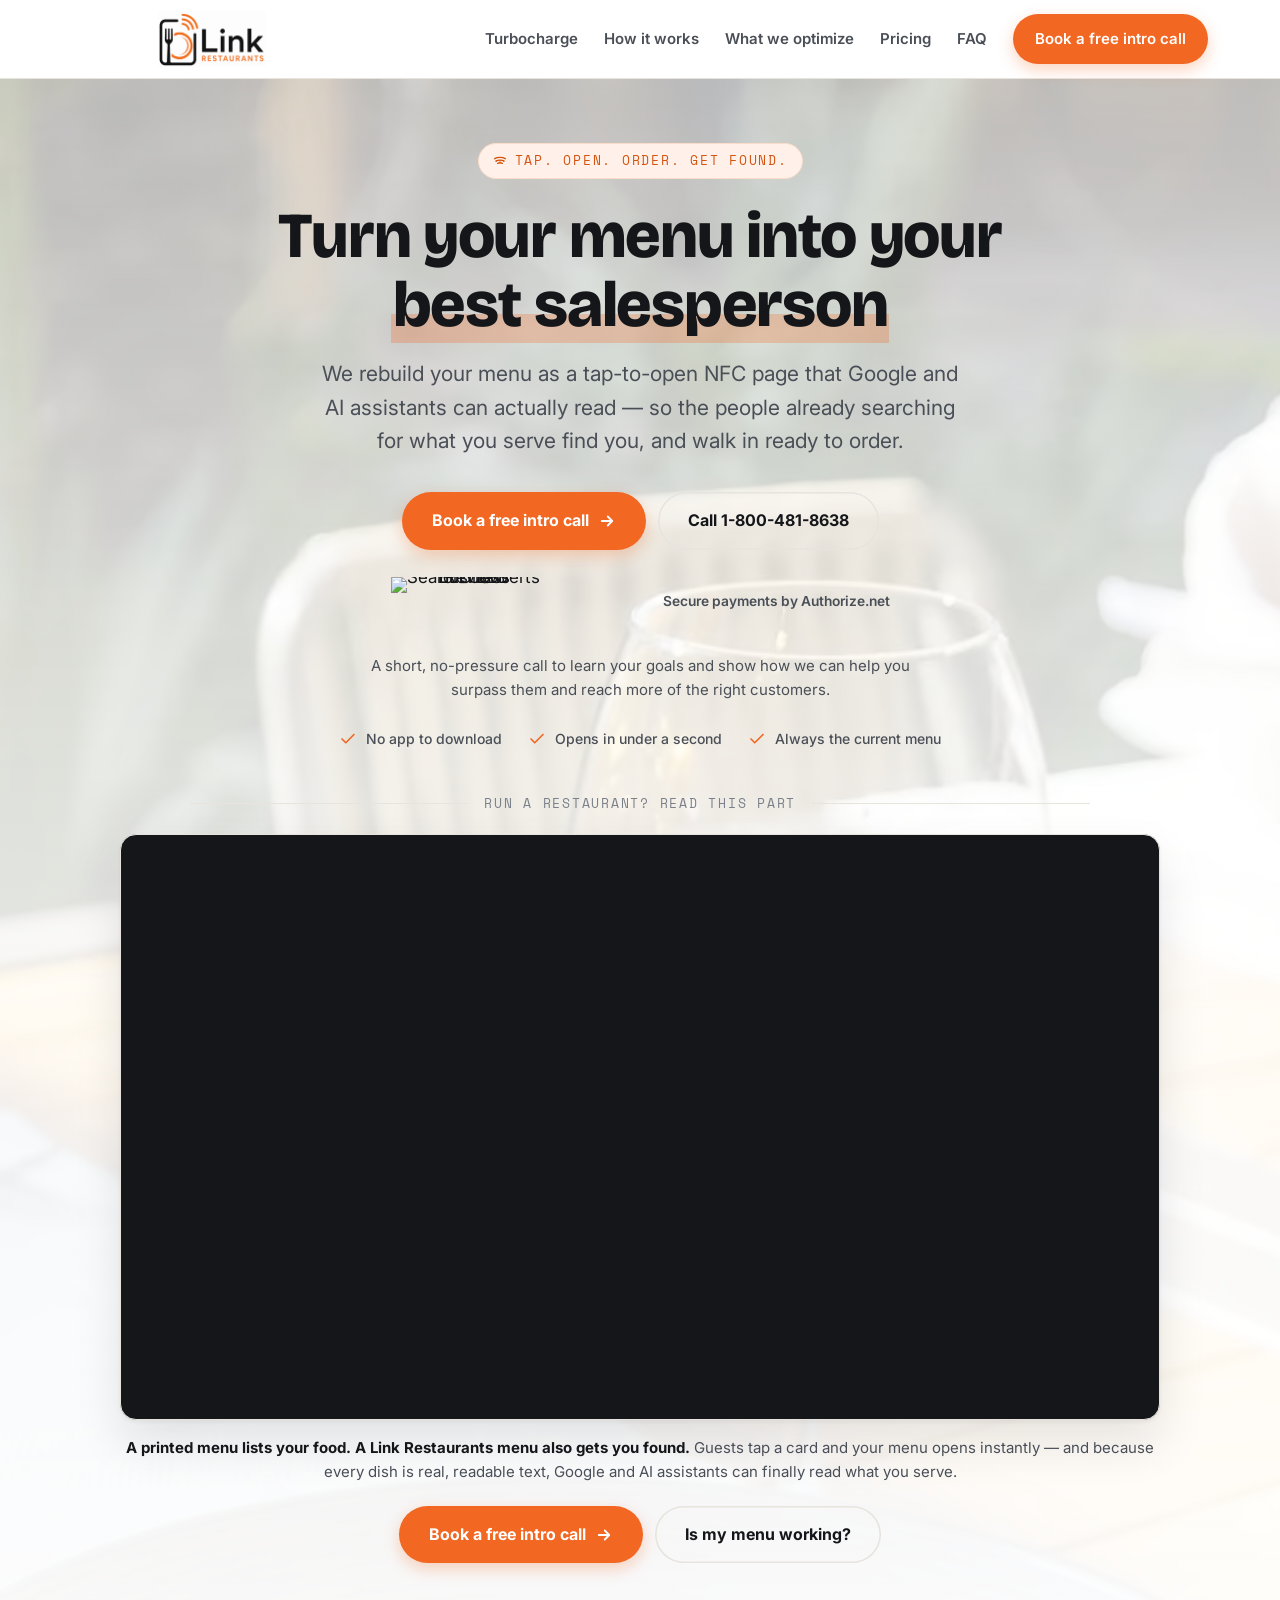
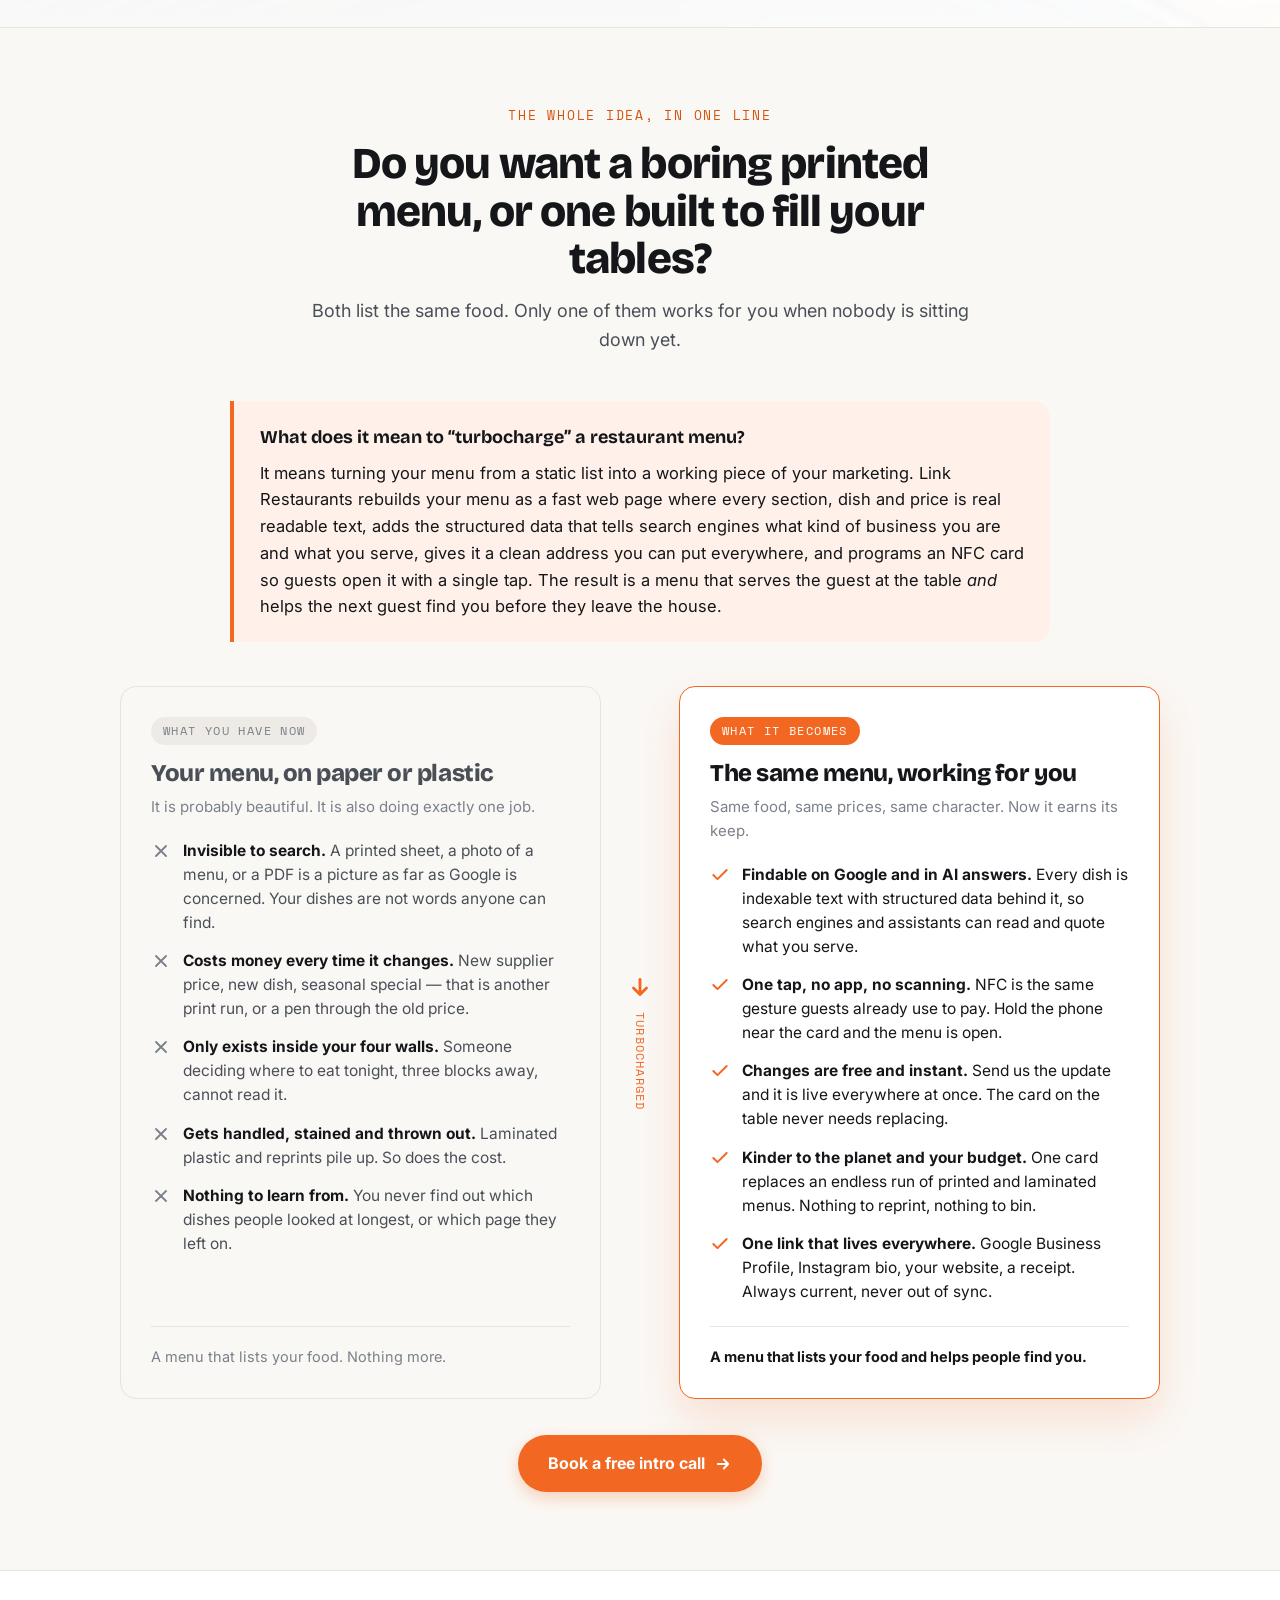
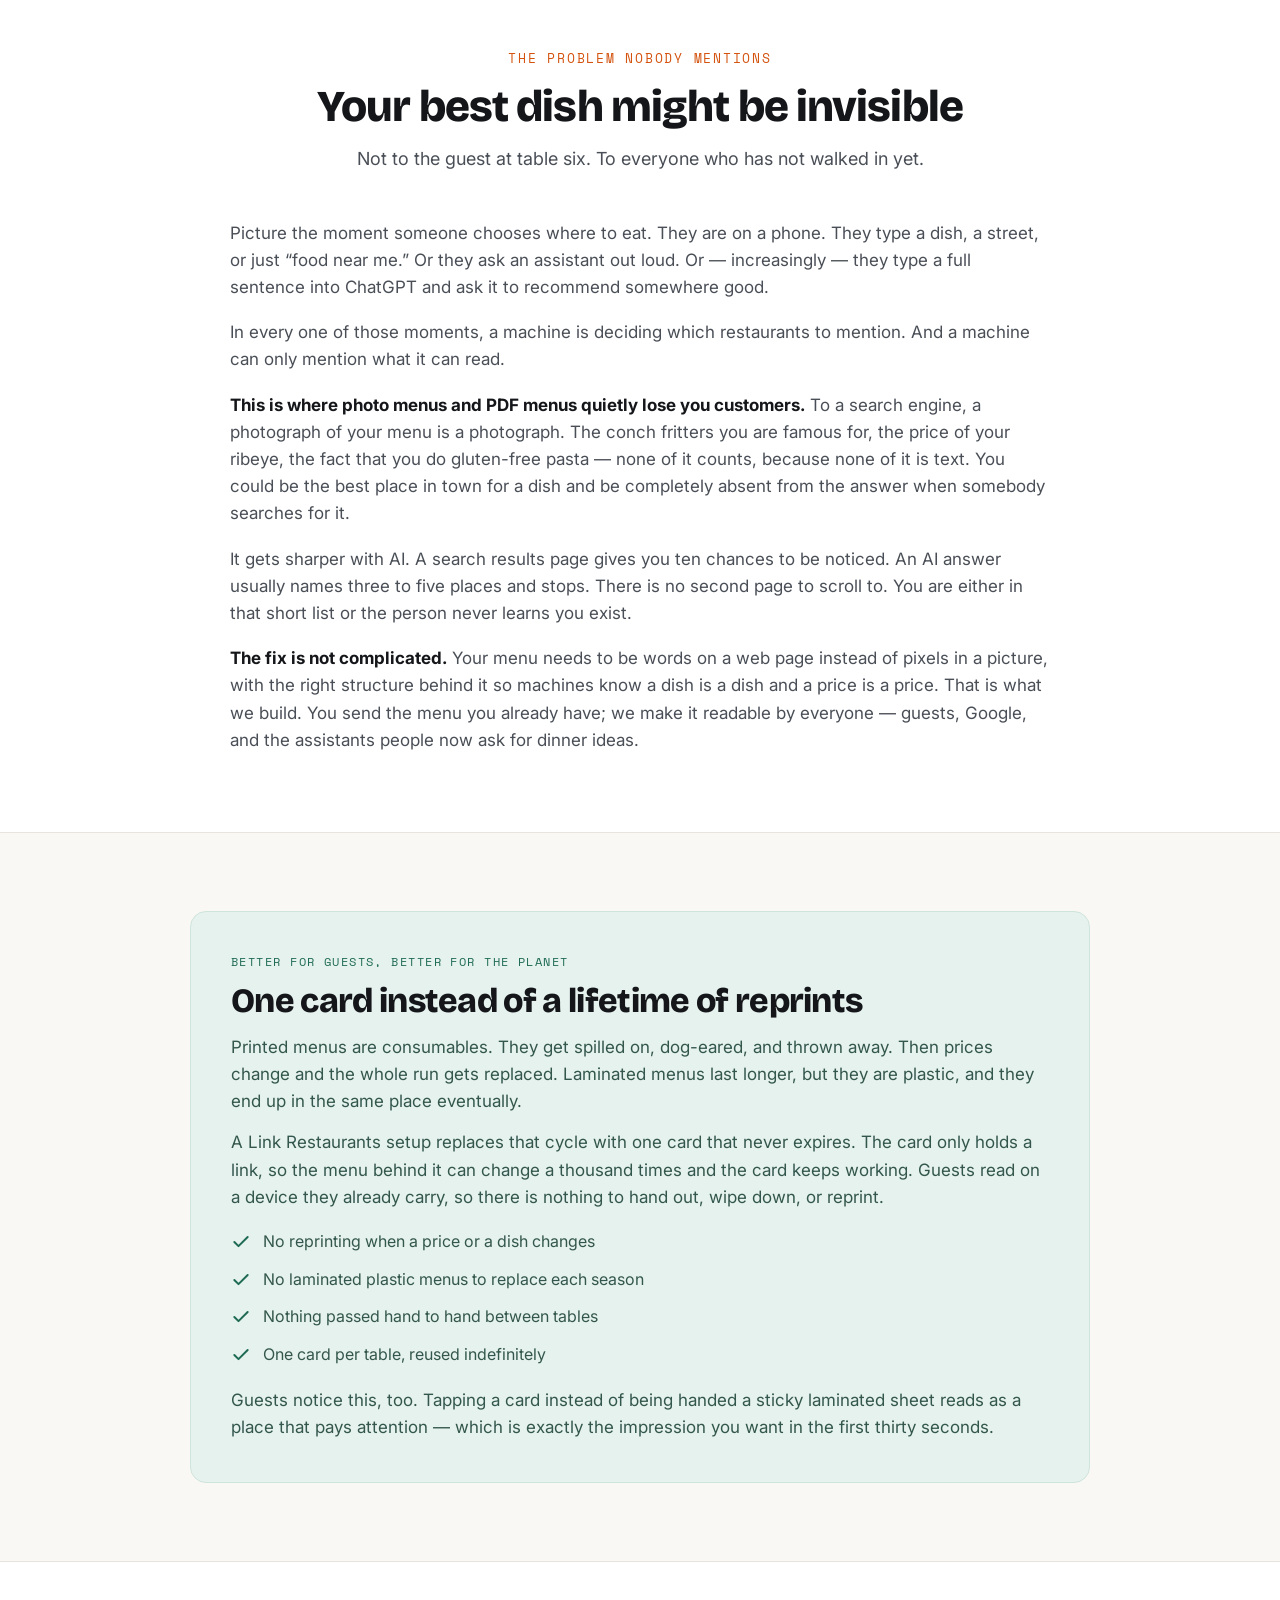
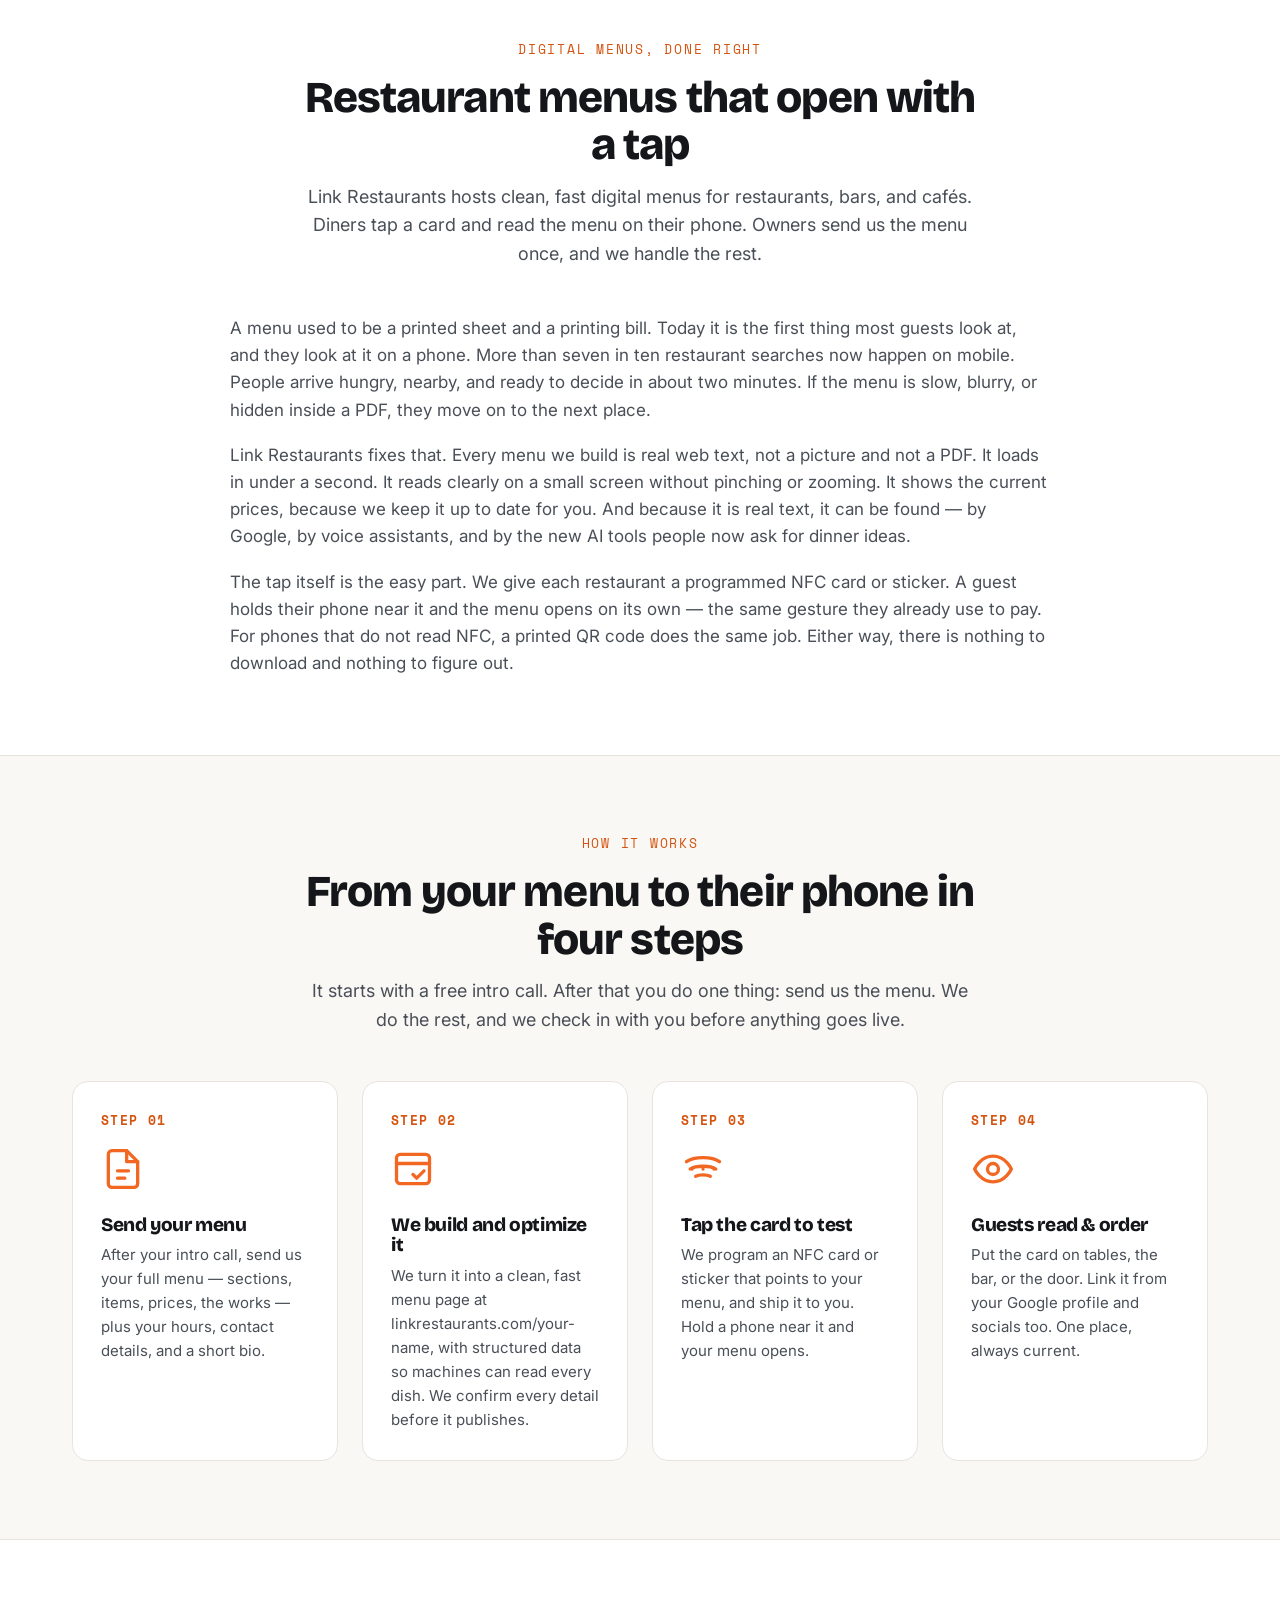
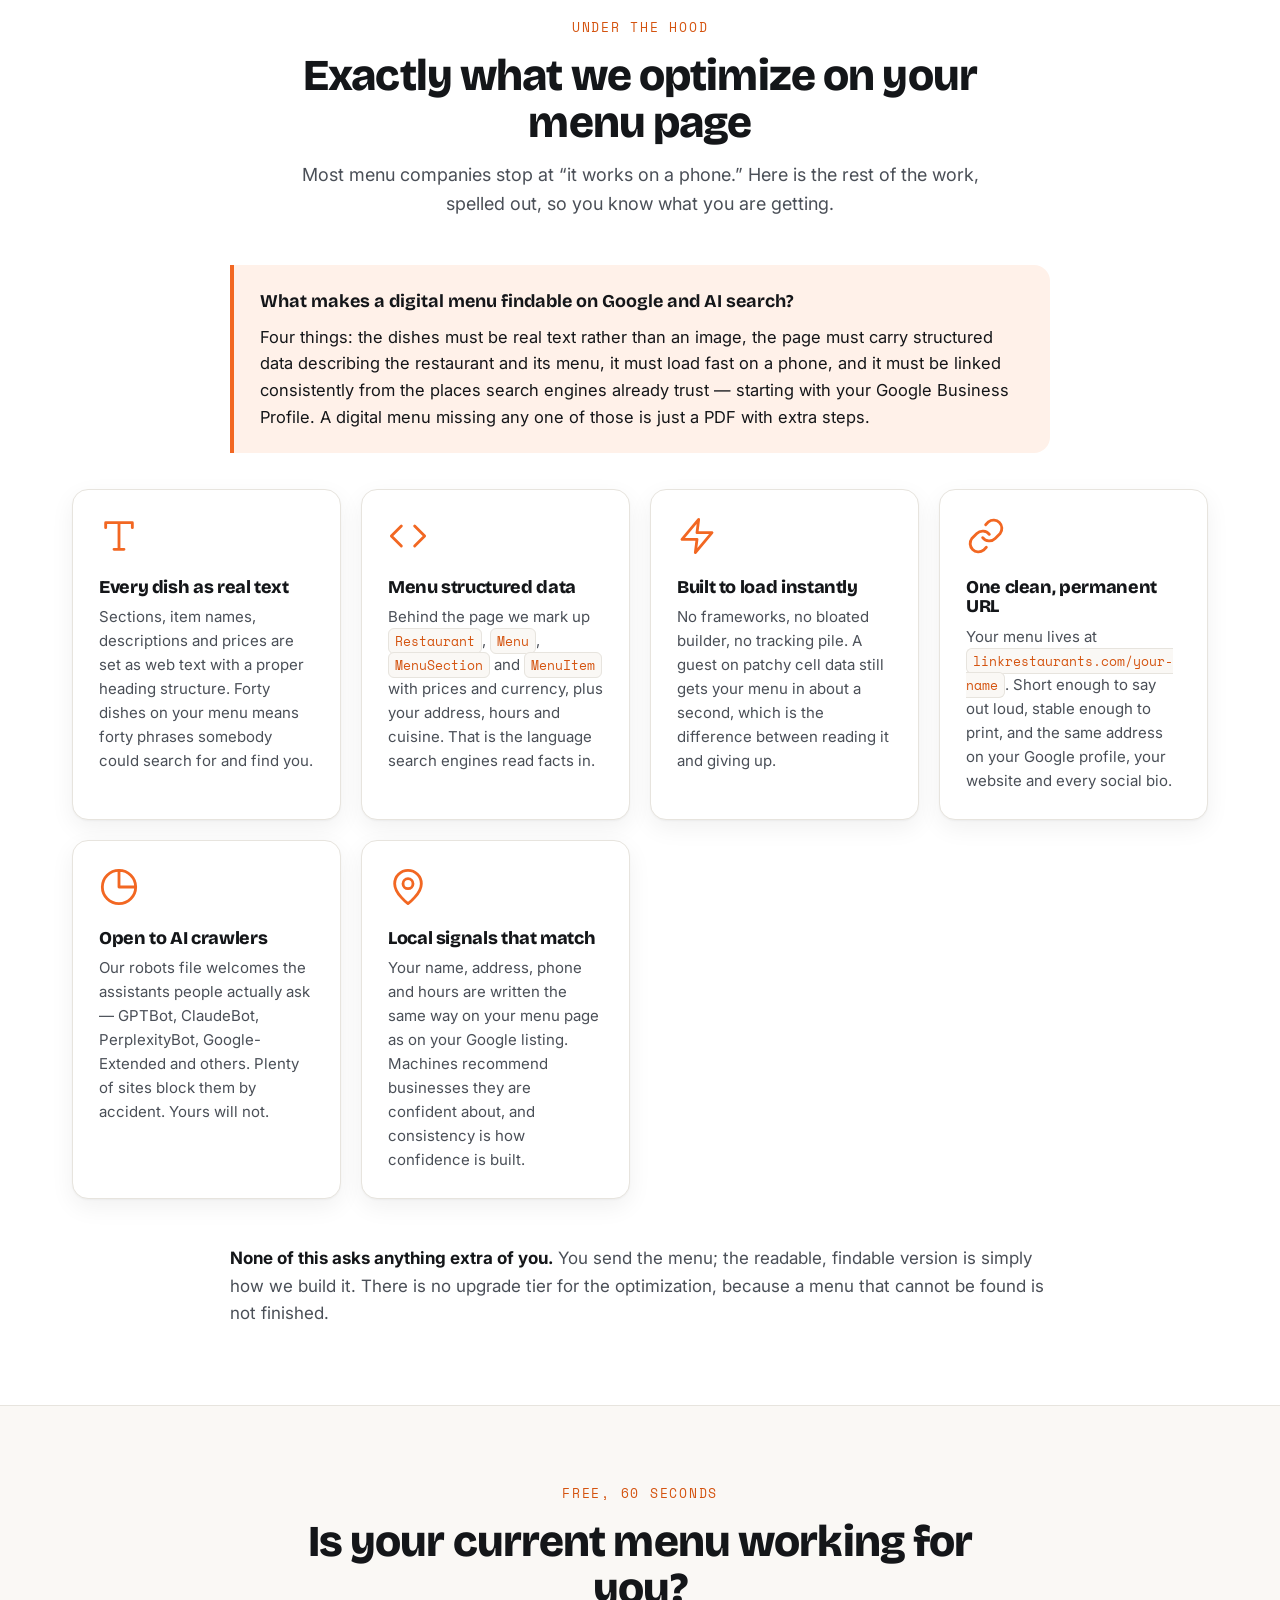
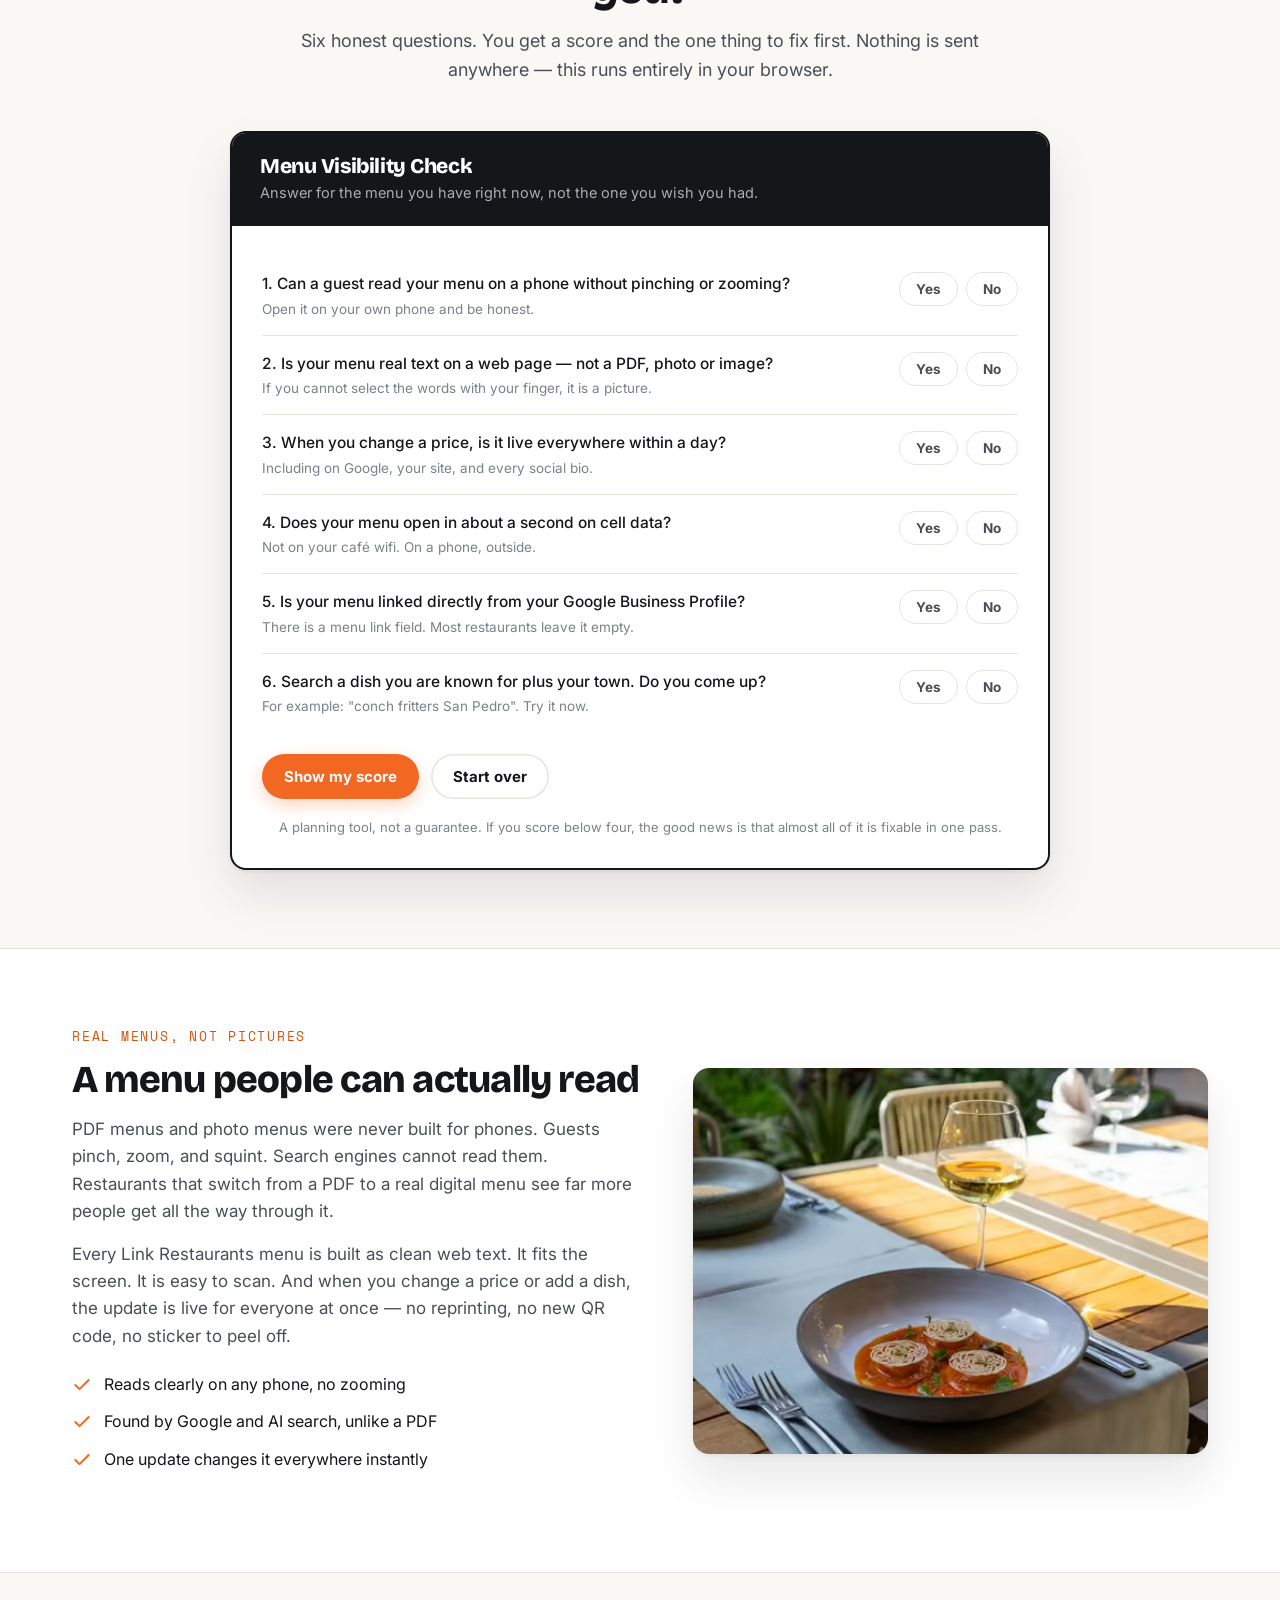
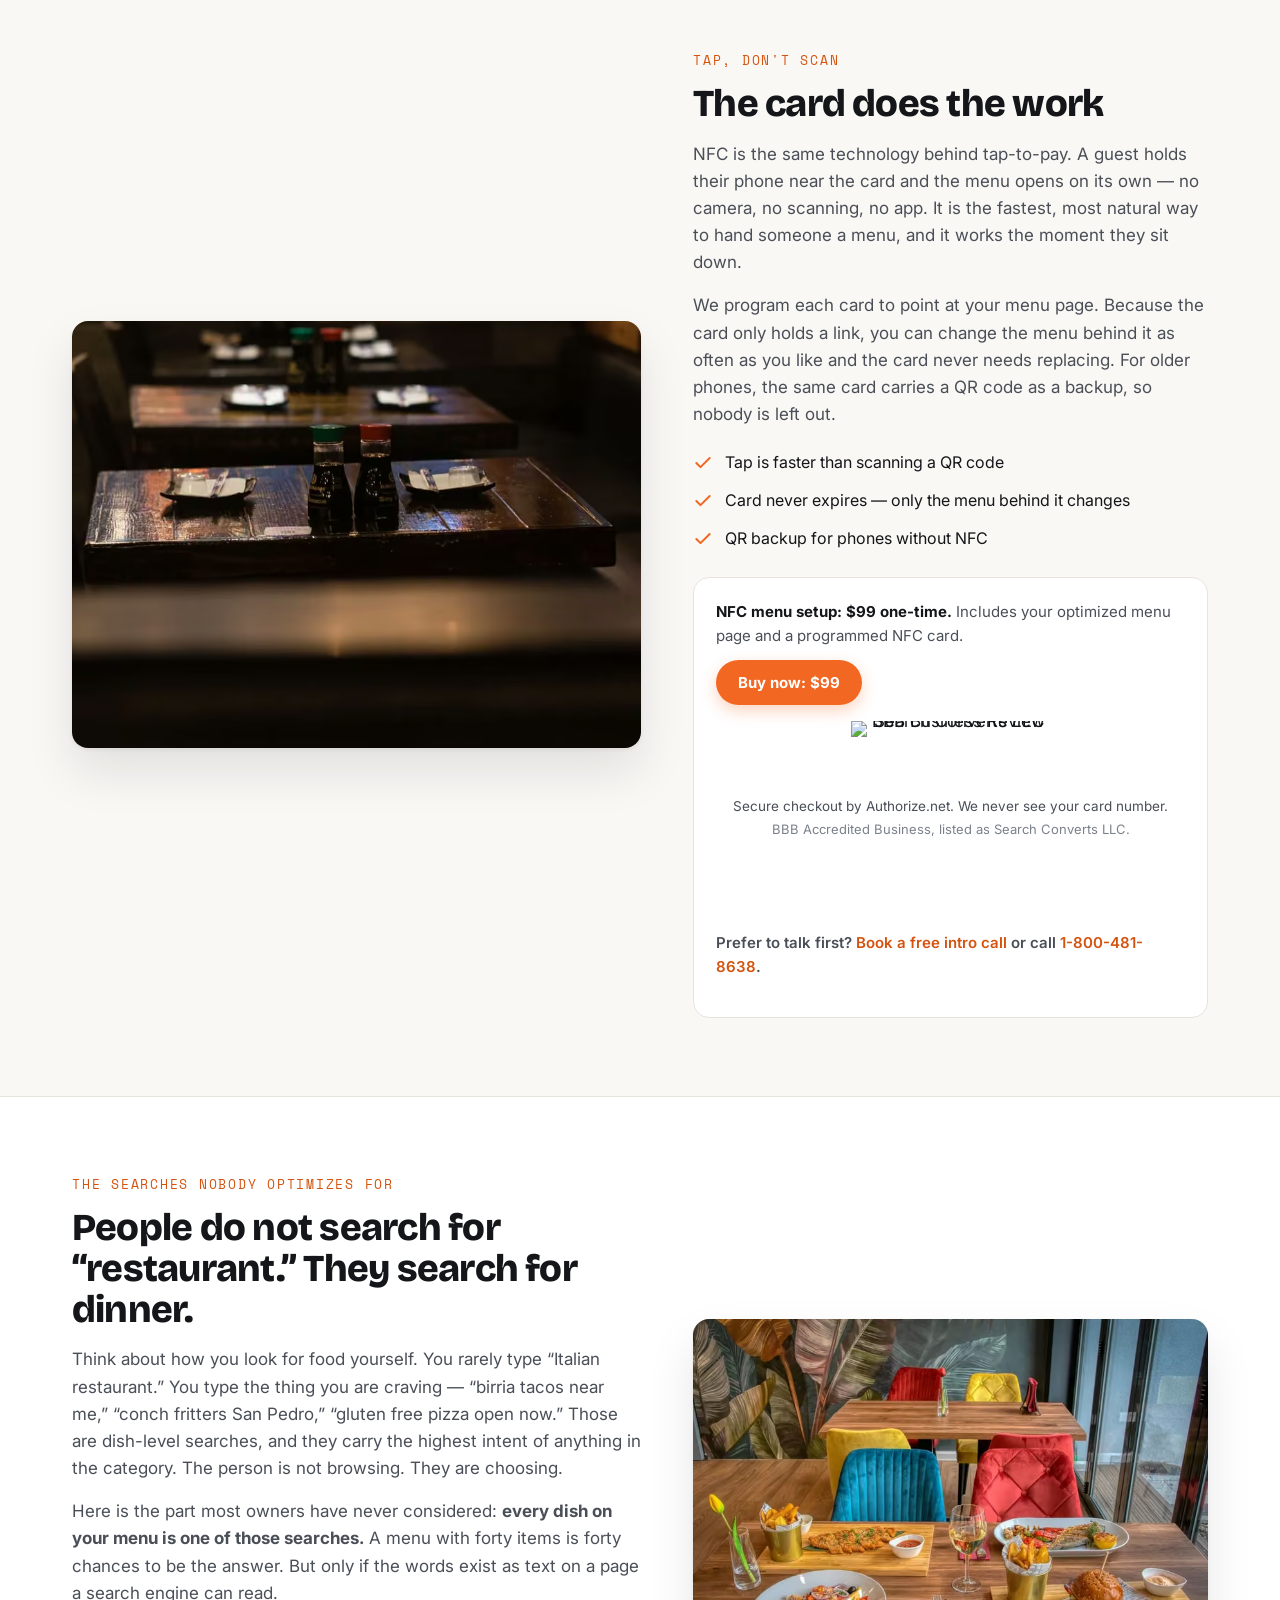
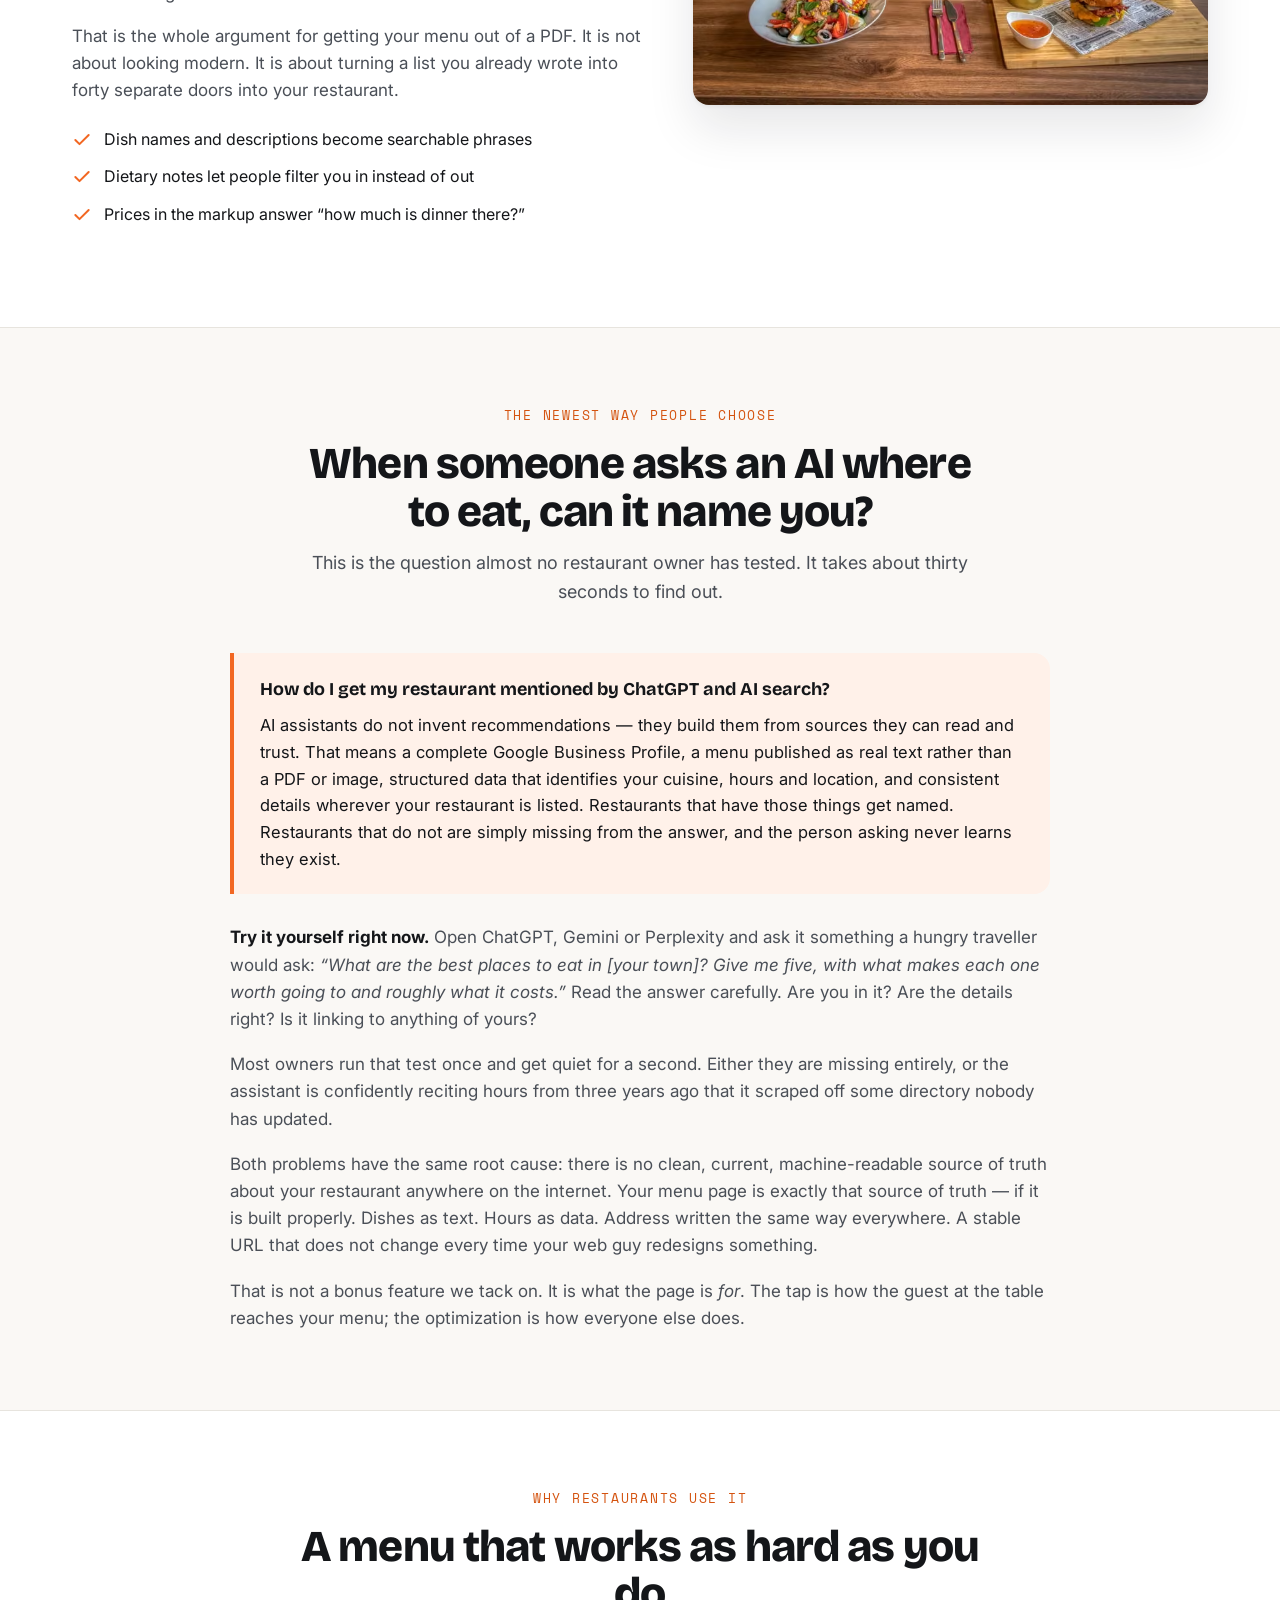
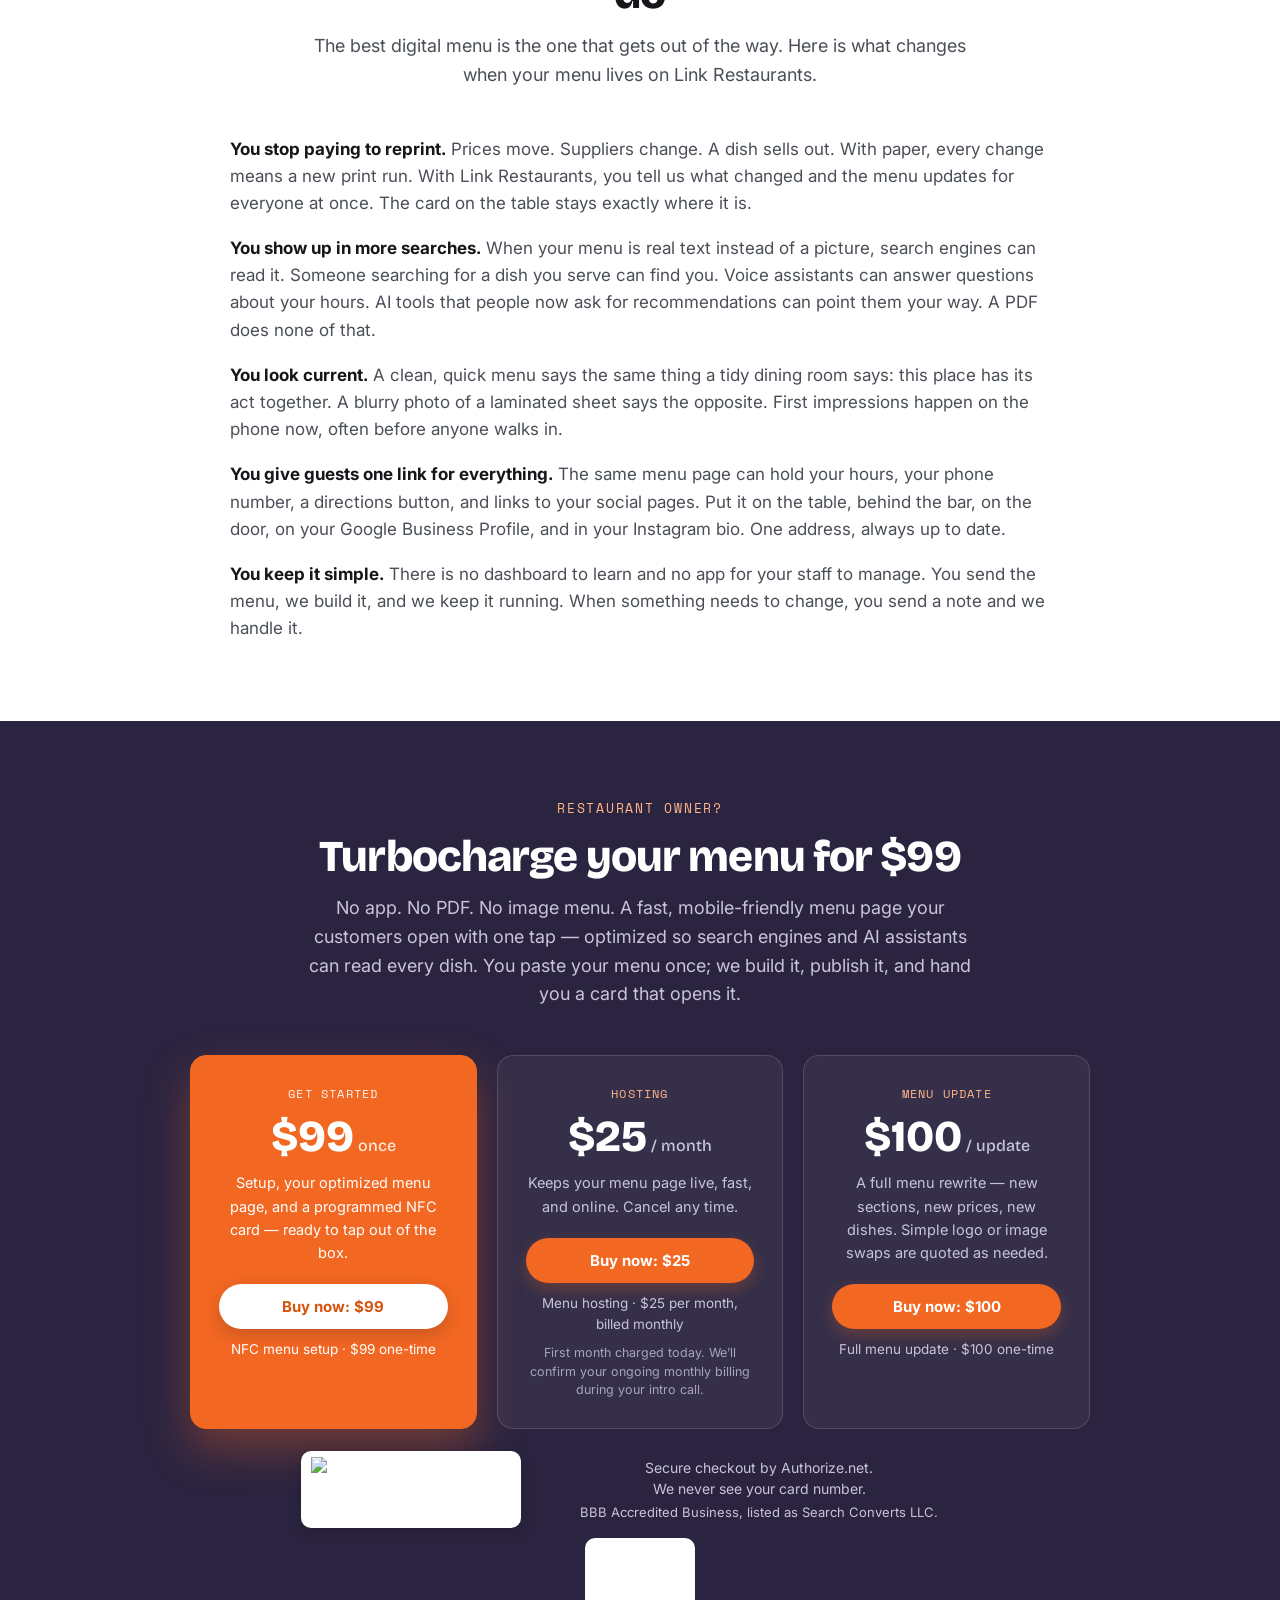
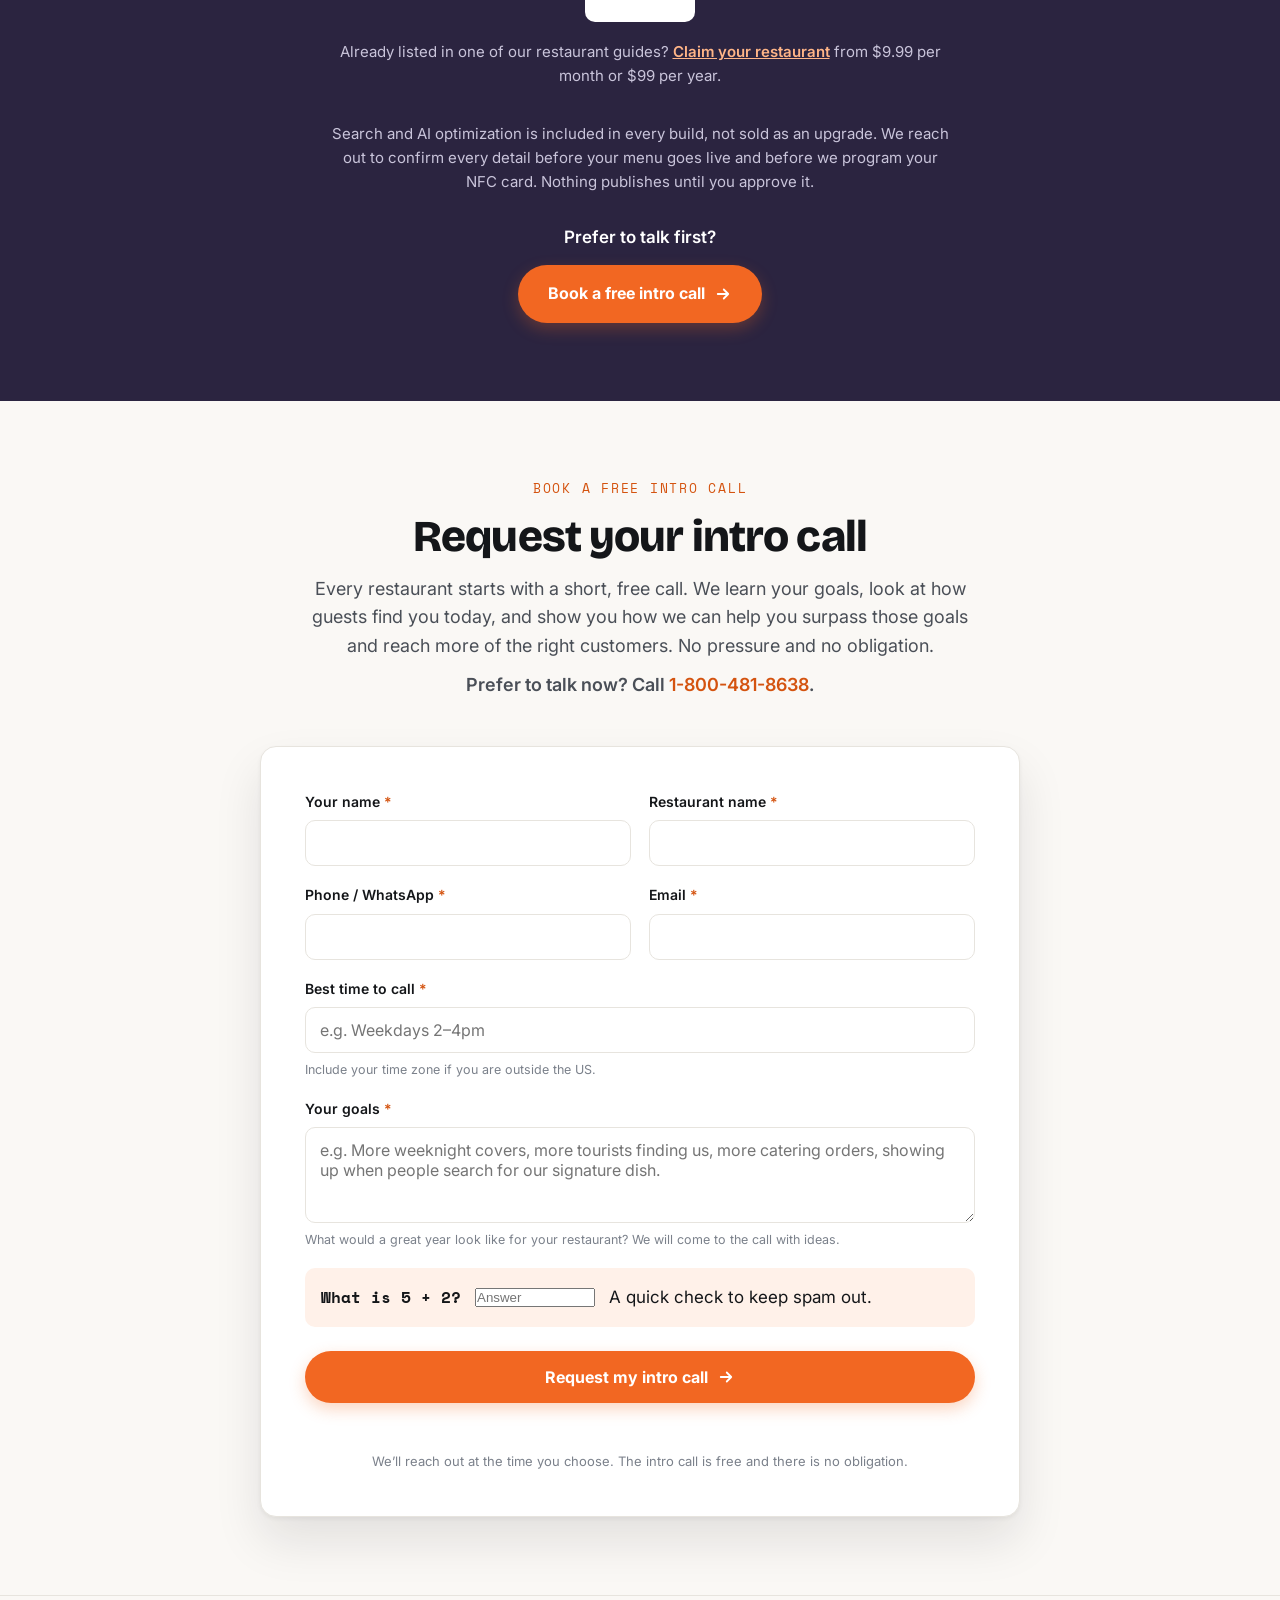
==== commit 79ca5111: "Add Authorize.net verified merchant seal to trust rows, footer and home hero Co-Authored-By: Claude " ====
--- a/index.html
+++ b/index.html
@@ -592,6 +592,8 @@
      Ad Media.
      Content last reviewed: October 2026.
      ============================================================ -->
+<style id="anet-seal-css">.anet-seal .AuthorizeNetSeal{margin:0;padding:0}.anet-seal .AuthorizeNetSeal a{display:block;border:0;padding:0;background:none}.anet-seal .AuthorizeNetSeal img{display:block;width:90px!important;height:72px!important;max-width:none!important;margin:0!important;padding:0;border:0;background:none}</style>
+<style id="hero-seals-css">.hero-seals{display:flex;flex-wrap:wrap;align-items:center;justify-content:center;gap:10px 16px;margin:16px 0 4px}.hero-seals .hs-bbb{display:inline-block;flex:none;line-height:0;border:0}.hero-seals .hs-bbb img{display:block;width:150px;height:49px;max-width:none;margin:0}.hero-seals .hs-txt{flex:0 1 auto;font-size:.86rem;line-height:1.4;font-weight:600;color:var(--ink-soft)}</style>
 </head>
 <body>
 <a class="skip" href="#main">Skip to content</a>
@@ -633,6 +635,7 @@
         </a>
         <a class="btn btn-ghost btn-lg" href="tel:+18004818638">Call 1-800-481-8638</a>
       </div>
+      <div class="hero-seals" aria-label="Accreditation and secure payments"><a class="hs-bbb" href="https://www.bbb.org/us/co/denver/profile/advertising-agencies/search-converts-llc-1296-90228702/#sealclick" target="_blank" rel="nofollow noopener" aria-label="Search Converts LLC BBB Business Review (opens BBB profile)"><img src="https://seal-alaskaoregonwesternwashington.bbb.org/seals/blue-seal-200-65-bbb-90228702.png" width="150" height="49" alt="Search Converts LLC BBB Business Review" loading="lazy" decoding="async"></a><div class="anet-seal" style="display:inline-block;flex:none;box-sizing:content-box;min-width:90px;min-height:72px;vertical-align:middle"><!-- (c) 2005, 2026. Authorize.Net is a registered trademark of CyberSource Corporation --> <div class="AuthorizeNetSeal"> <script type="text/javascript" language="javascript">var ANS_customer_id="2c88f8ff-07b2-4257-8917-e75f99310417";</script> <script type="text/javascript" language="javascript" src="https://verify.authorize.net:443/anetseal/seal.js" ></script> </div></div><span class="hs-txt">Secure payments by Authorize.net</span></div>
       <p class="hero-note">A short, no-pressure call to learn your goals and show how we can help you surpass them and reach more of the right customers.</p>
 
       <div class="hero-trust">
@@ -977,7 +980,7 @@
                 <p class="pay-secure">Secure checkout by Authorize.net. We never see your card number.</p>
                 <p class="trust-cap">BBB Accredited Business, listed as Search Converts LLC.</p>
               </div>
-              <!-- authorize.net verified merchant seal goes here -->
+              <div class="anet-seal" style="display:inline-block;flex:none;box-sizing:content-box;min-width:90px;min-height:72px;vertical-align:middle"><!-- (c) 2005, 2026. Authorize.Net is a registered trademark of CyberSource Corporation --> <div class="AuthorizeNetSeal"> <script type="text/javascript" language="javascript">var ANS_customer_id="2c88f8ff-07b2-4257-8917-e75f99310417";</script> <script type="text/javascript" language="javascript" src="https://verify.authorize.net:443/anetseal/seal.js" ></script> </div></div>
             </div>
             <p class="talk">Prefer to talk first? <a href="#signup">Book a free intro call</a> or call <a href="tel:+18004818638">1-800-481-8638</a>.</p>
           </div>
@@ -1103,7 +1106,7 @@
           <p class="pay-secure">Secure checkout by Authorize.net. We never see your card number.</p>
           <p class="trust-cap">BBB Accredited Business, listed as Search Converts LLC.</p>
         </div>
-        <!-- authorize.net verified merchant seal goes here -->
+        <div class="anet-seal" style="display:inline-block;flex:none;box-sizing:content-box;min-width:90px;min-height:72px;vertical-align:middle;background:#fff;padding:6px 10px;border-radius:10px"><!-- (c) 2005, 2026. Authorize.Net is a registered trademark of CyberSource Corporation --> <div class="AuthorizeNetSeal"> <script type="text/javascript" language="javascript">var ANS_customer_id="2c88f8ff-07b2-4257-8917-e75f99310417";</script> <script type="text/javascript" language="javascript" src="https://verify.authorize.net:443/anetseal/seal.js" ></script> </div></div>
       </div>
 
       <p class="claim-line reveal">Already listed in one of our restaurant guides? <a href="/claim/">Claim your restaurant</a> from $9.99 per month or $99 per year.</p>
@@ -1382,7 +1385,7 @@
       <div class="footer-brand">
         <img src="/images/w/link-restaurants-logo-440.png" alt="Link Restaurants" width="220" height="113" loading="lazy" decoding="async">
         <p>Done-for-you NFC and QR digital menus, optimized to be found. Your customers tap a card, your menu opens — and search engines and AI assistants can finally read what you serve.</p>
-      <div class="trust-foot"><span class="trust-seal"><a href="https://www.bbb.org/us/co/denver/profile/advertising-agencies/search-converts-llc-1296-90228702/#sealclick" target="_blank" rel="nofollow noopener" aria-label="Search Converts LLC BBB Business Review (opens BBB profile)"><img src="https://seal-alaskaoregonwesternwashington.bbb.org/seals/blue-seal-200-65-bbb-90228702.png" width="200" height="65" alt="Search Converts LLC BBB Business Review" loading="lazy" decoding="async"></a></span><span class="trust-cap">BBB Accredited Business, listed as Search Converts LLC.</span></div>
+      <div class="trust-foot"><span class="trust-seal"><a href="https://www.bbb.org/us/co/denver/profile/advertising-agencies/search-converts-llc-1296-90228702/#sealclick" target="_blank" rel="nofollow noopener" aria-label="Search Converts LLC BBB Business Review (opens BBB profile)"><img src="https://seal-alaskaoregonwesternwashington.bbb.org/seals/blue-seal-200-65-bbb-90228702.png" width="200" height="65" alt="Search Converts LLC BBB Business Review" loading="lazy" decoding="async"></a></span><span class="trust-cap">BBB Accredited Business, listed as Search Converts LLC.</span><div class="anet-seal" style="display:inline-block;flex:none;box-sizing:content-box;min-width:90px;min-height:72px;vertical-align:middle"><!-- (c) 2005, 2026. Authorize.Net is a registered trademark of CyberSource Corporation --> <div class="AuthorizeNetSeal"> <script type="text/javascript" language="javascript">var ANS_customer_id="2c88f8ff-07b2-4257-8917-e75f99310417";</script> <script type="text/javascript" language="javascript" src="https://verify.authorize.net:443/anetseal/seal.js" ></script> </div></div></div>
       </div>
       <div class="footer-col">
         <h4>Explore</h4>
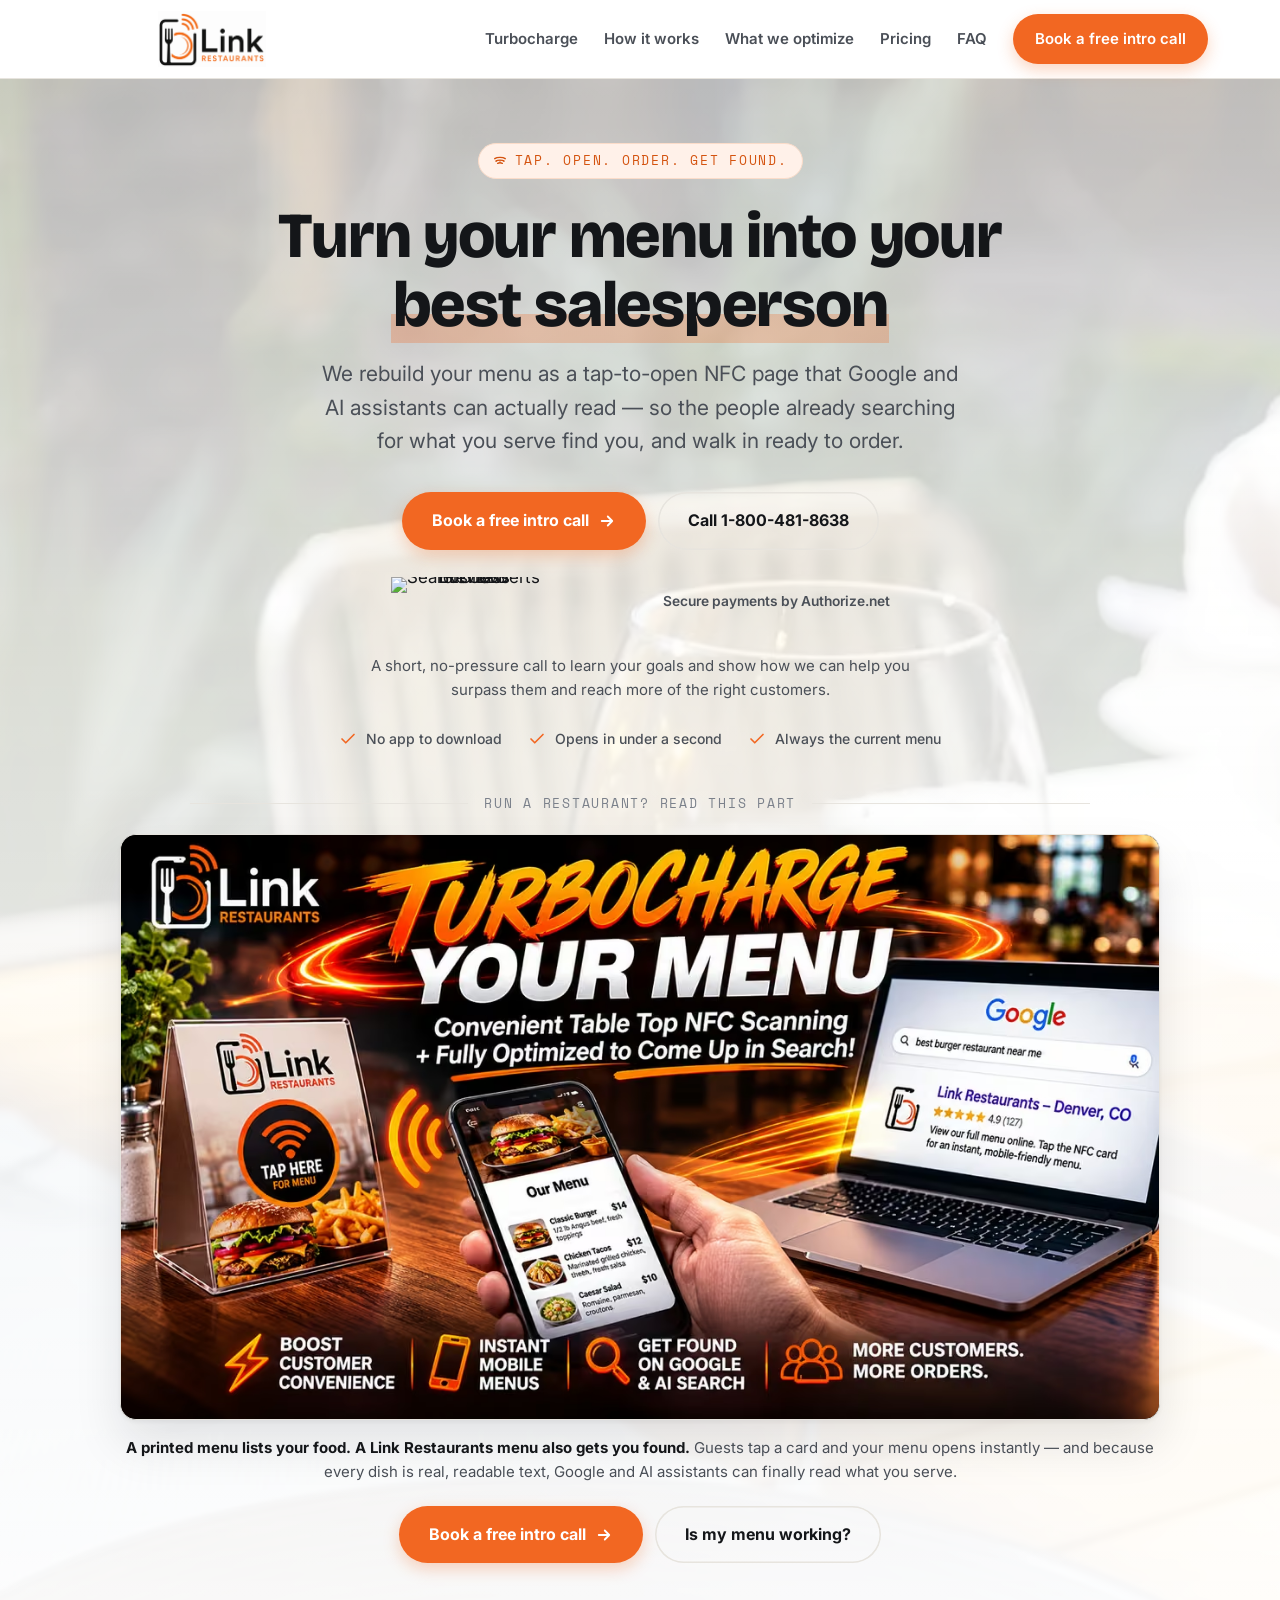
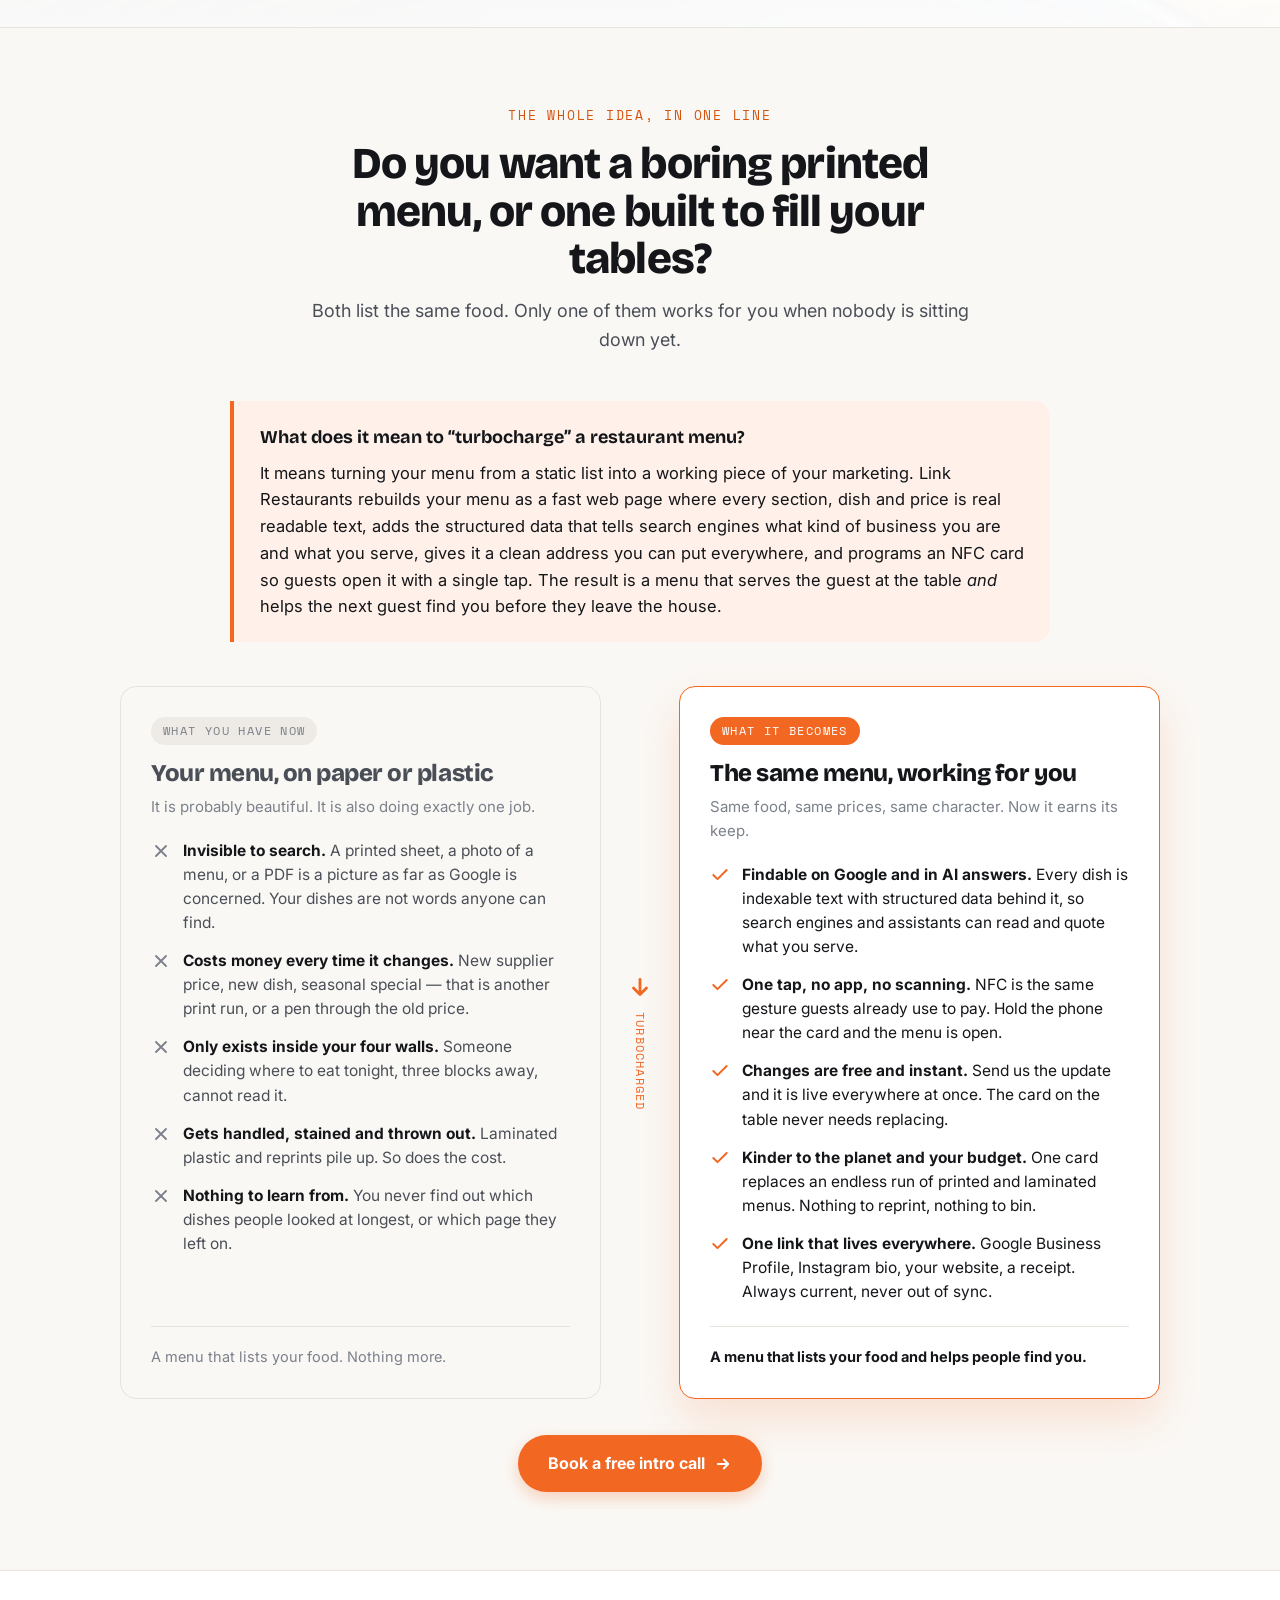
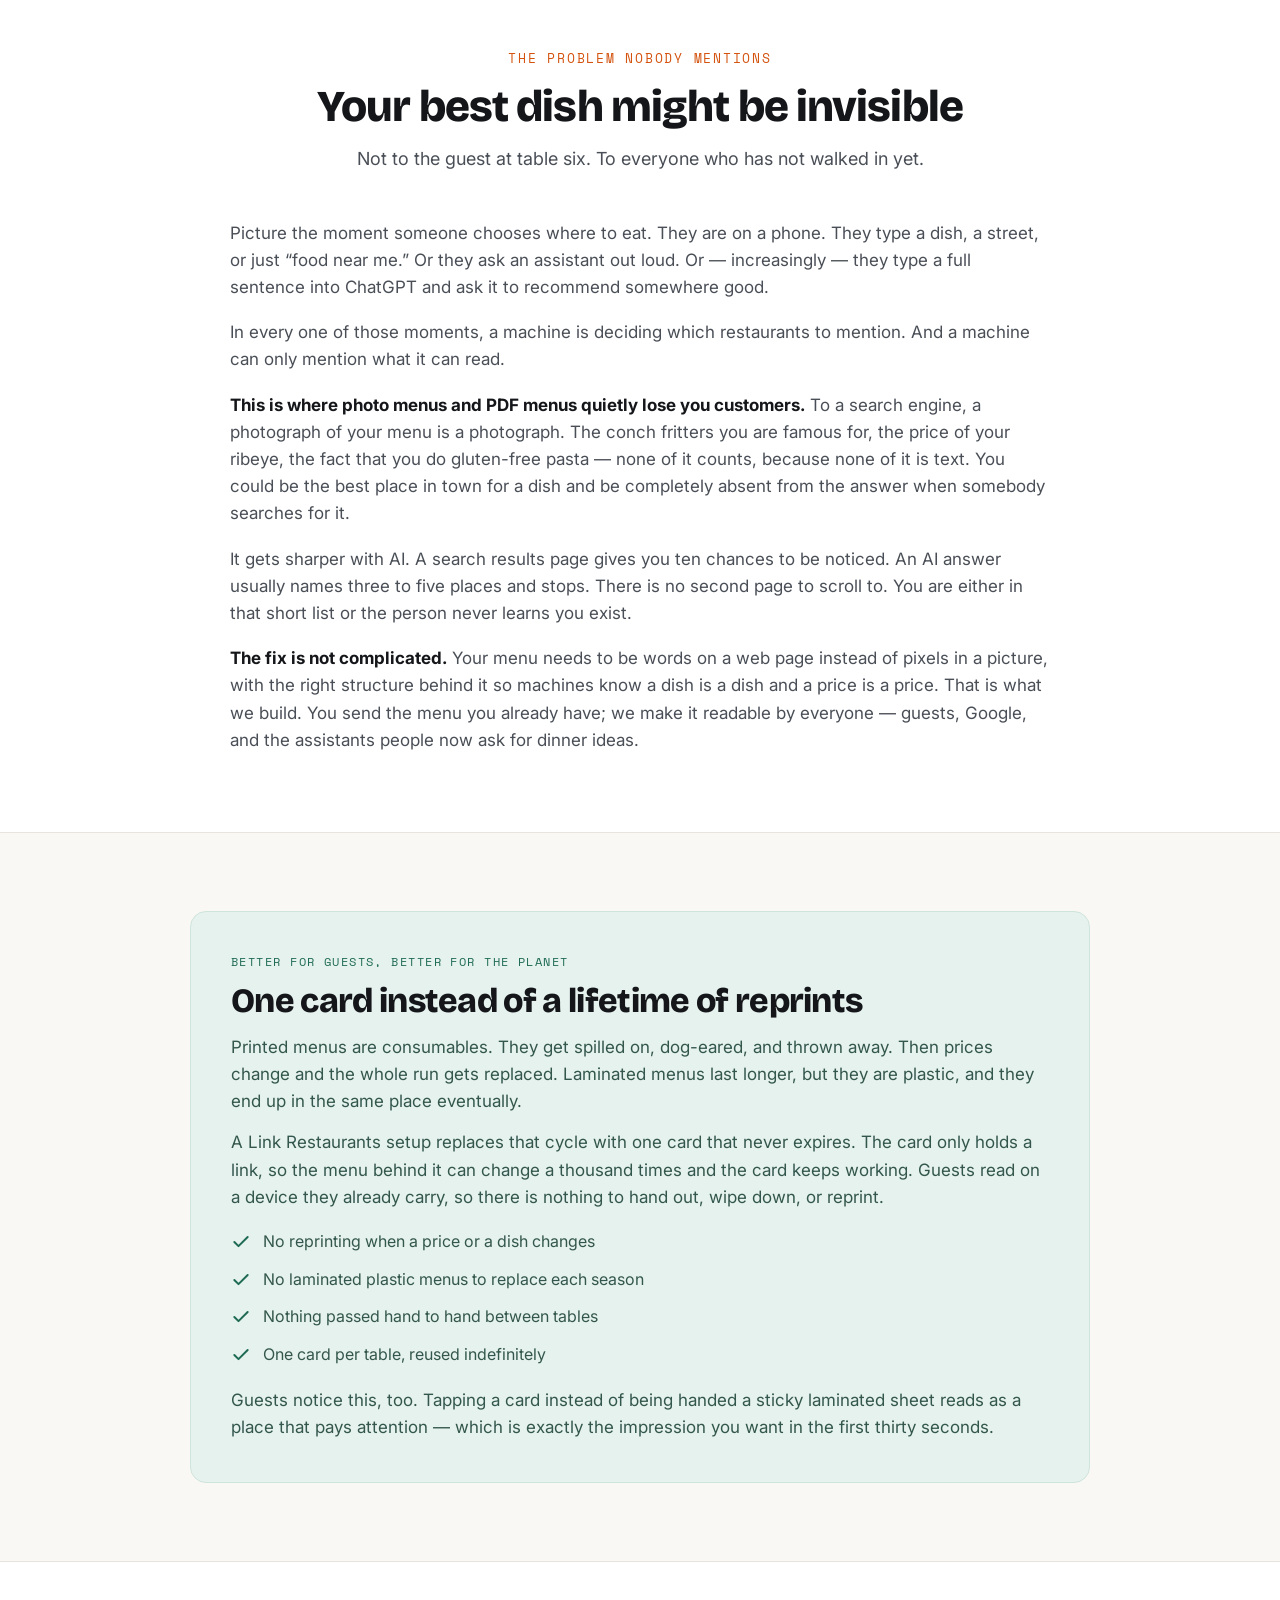
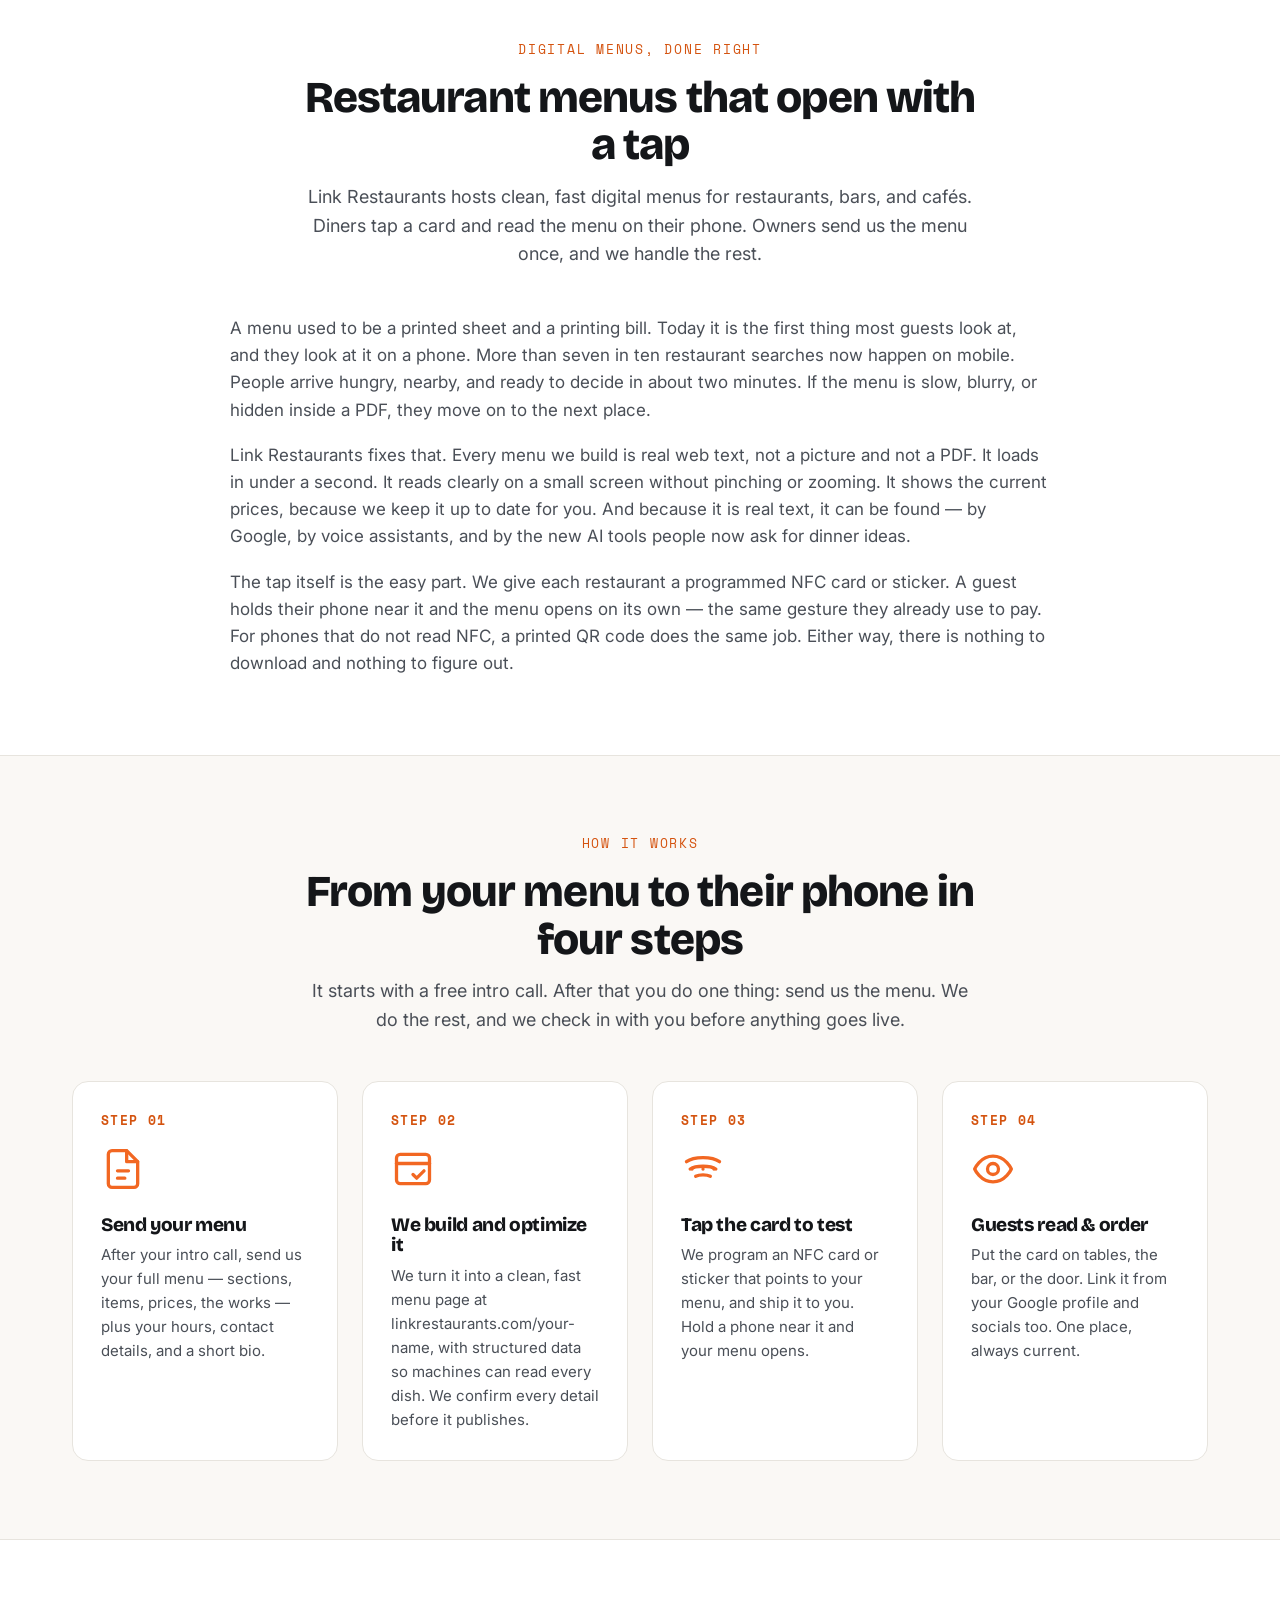
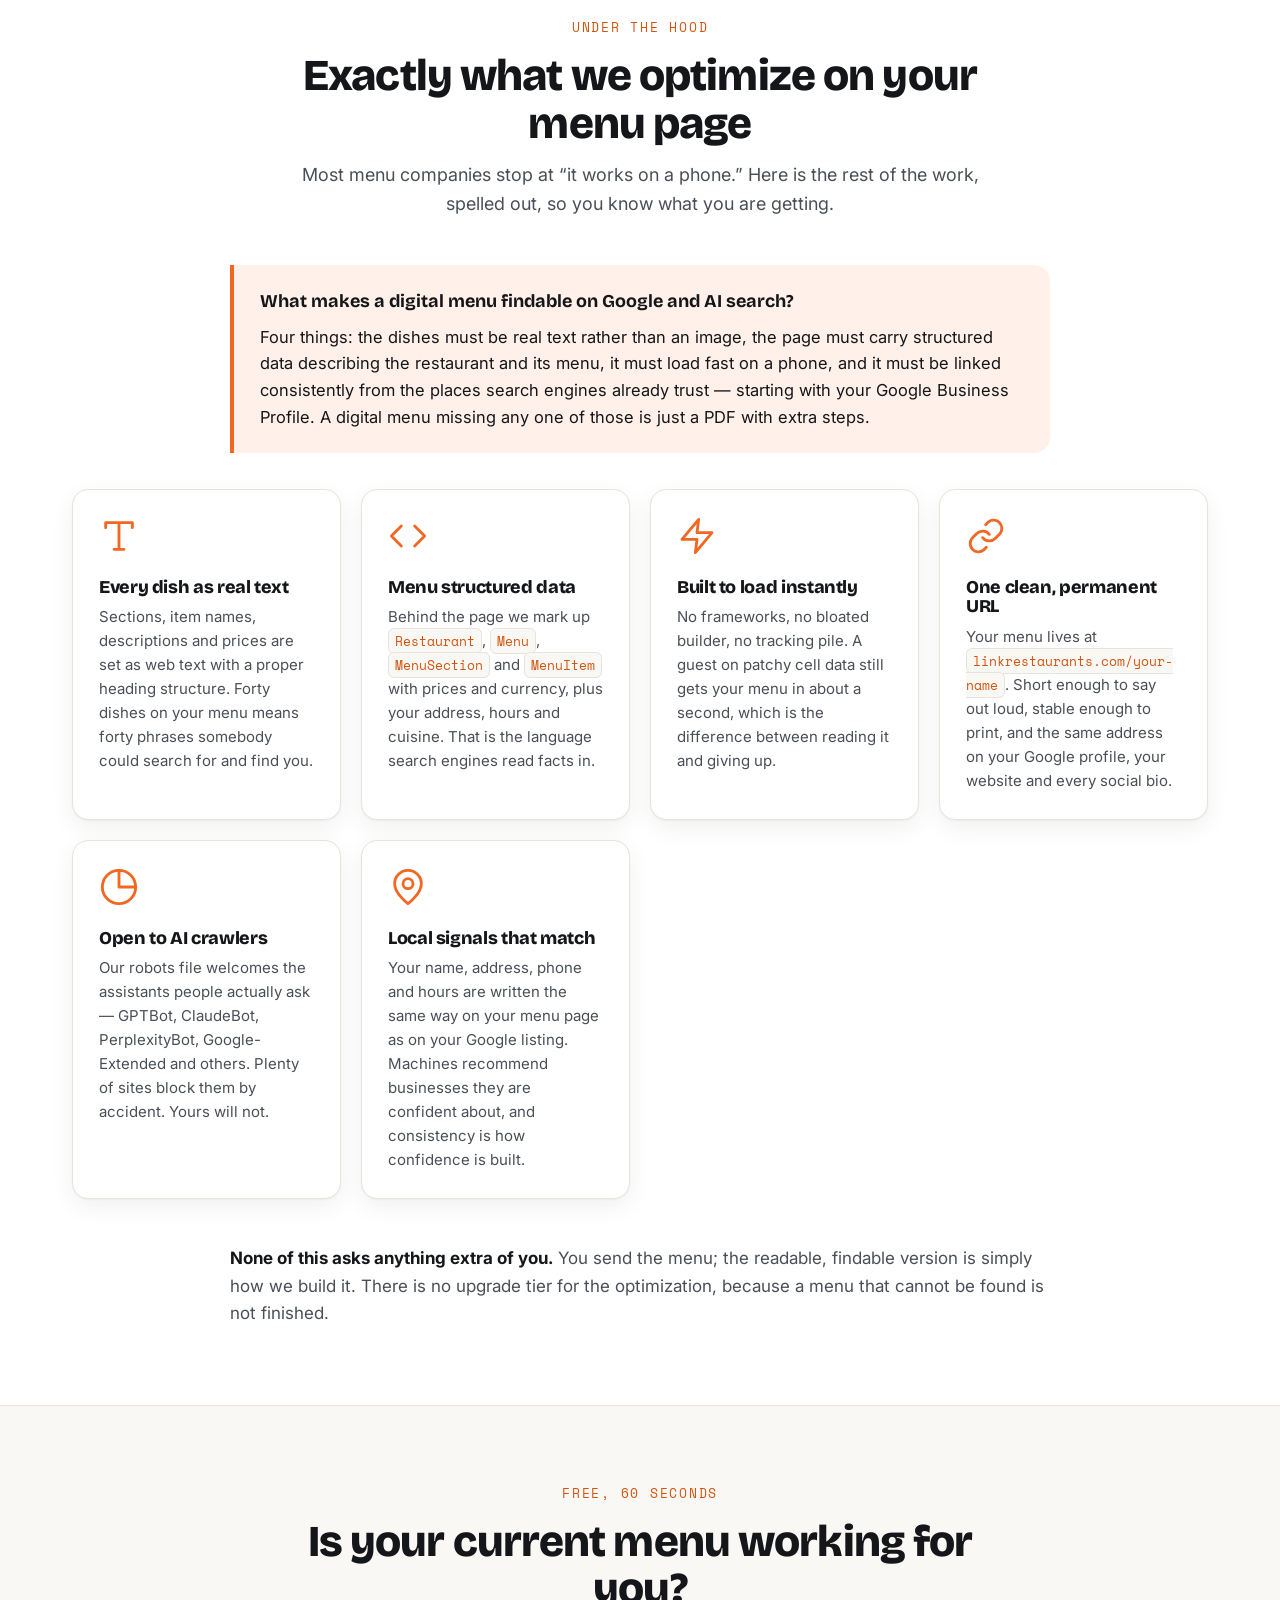
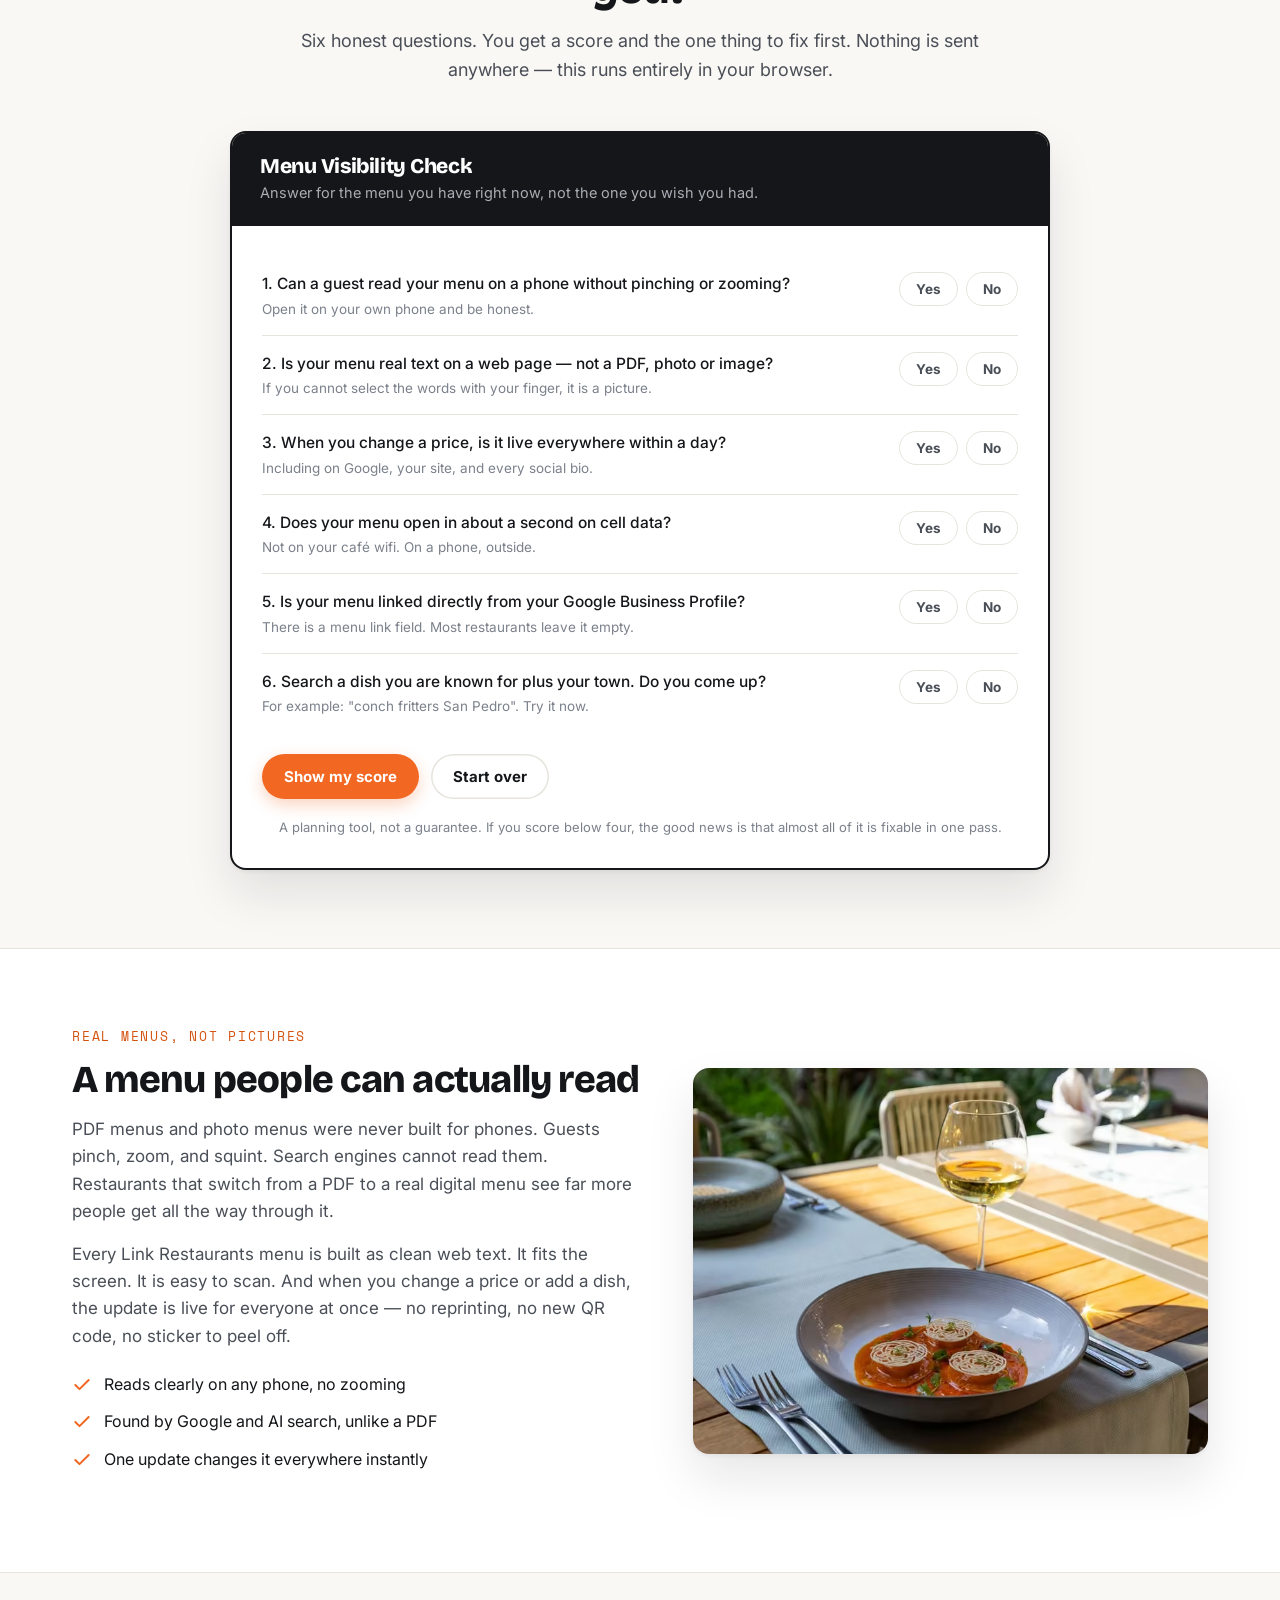
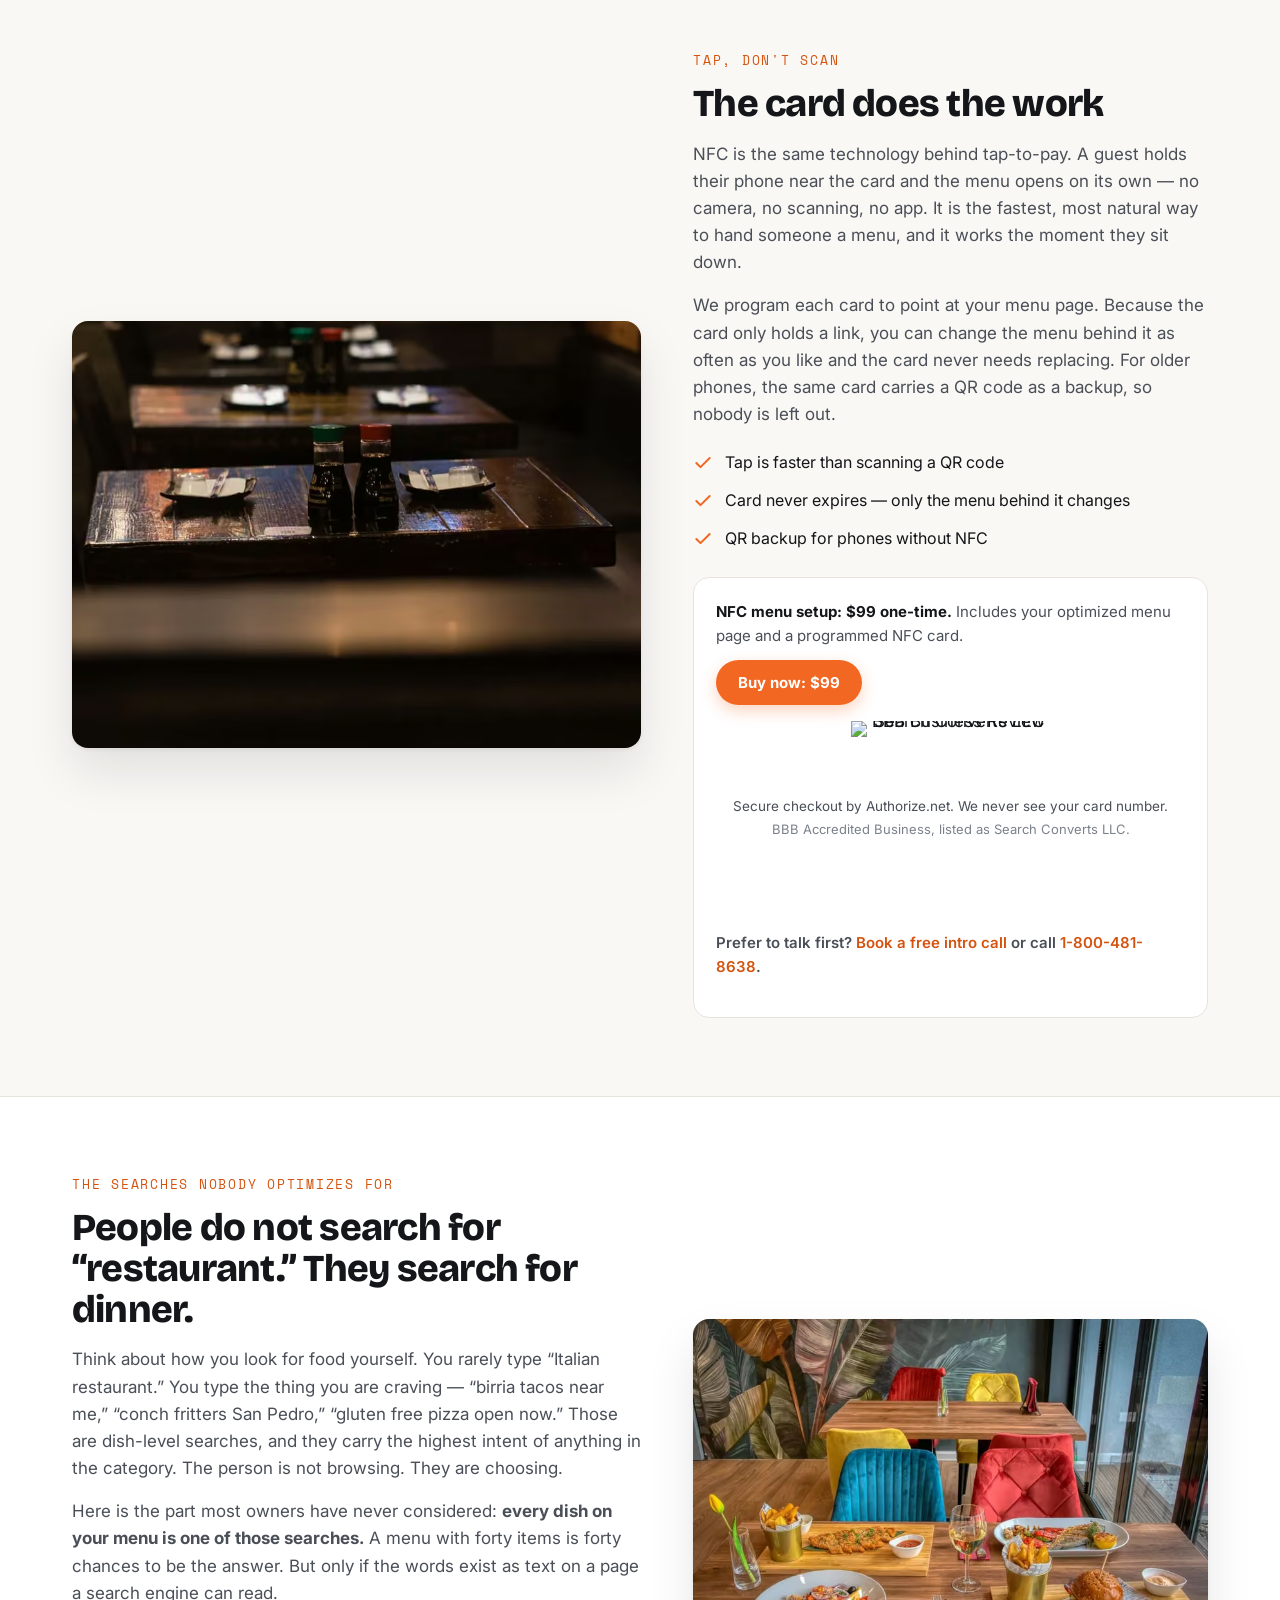
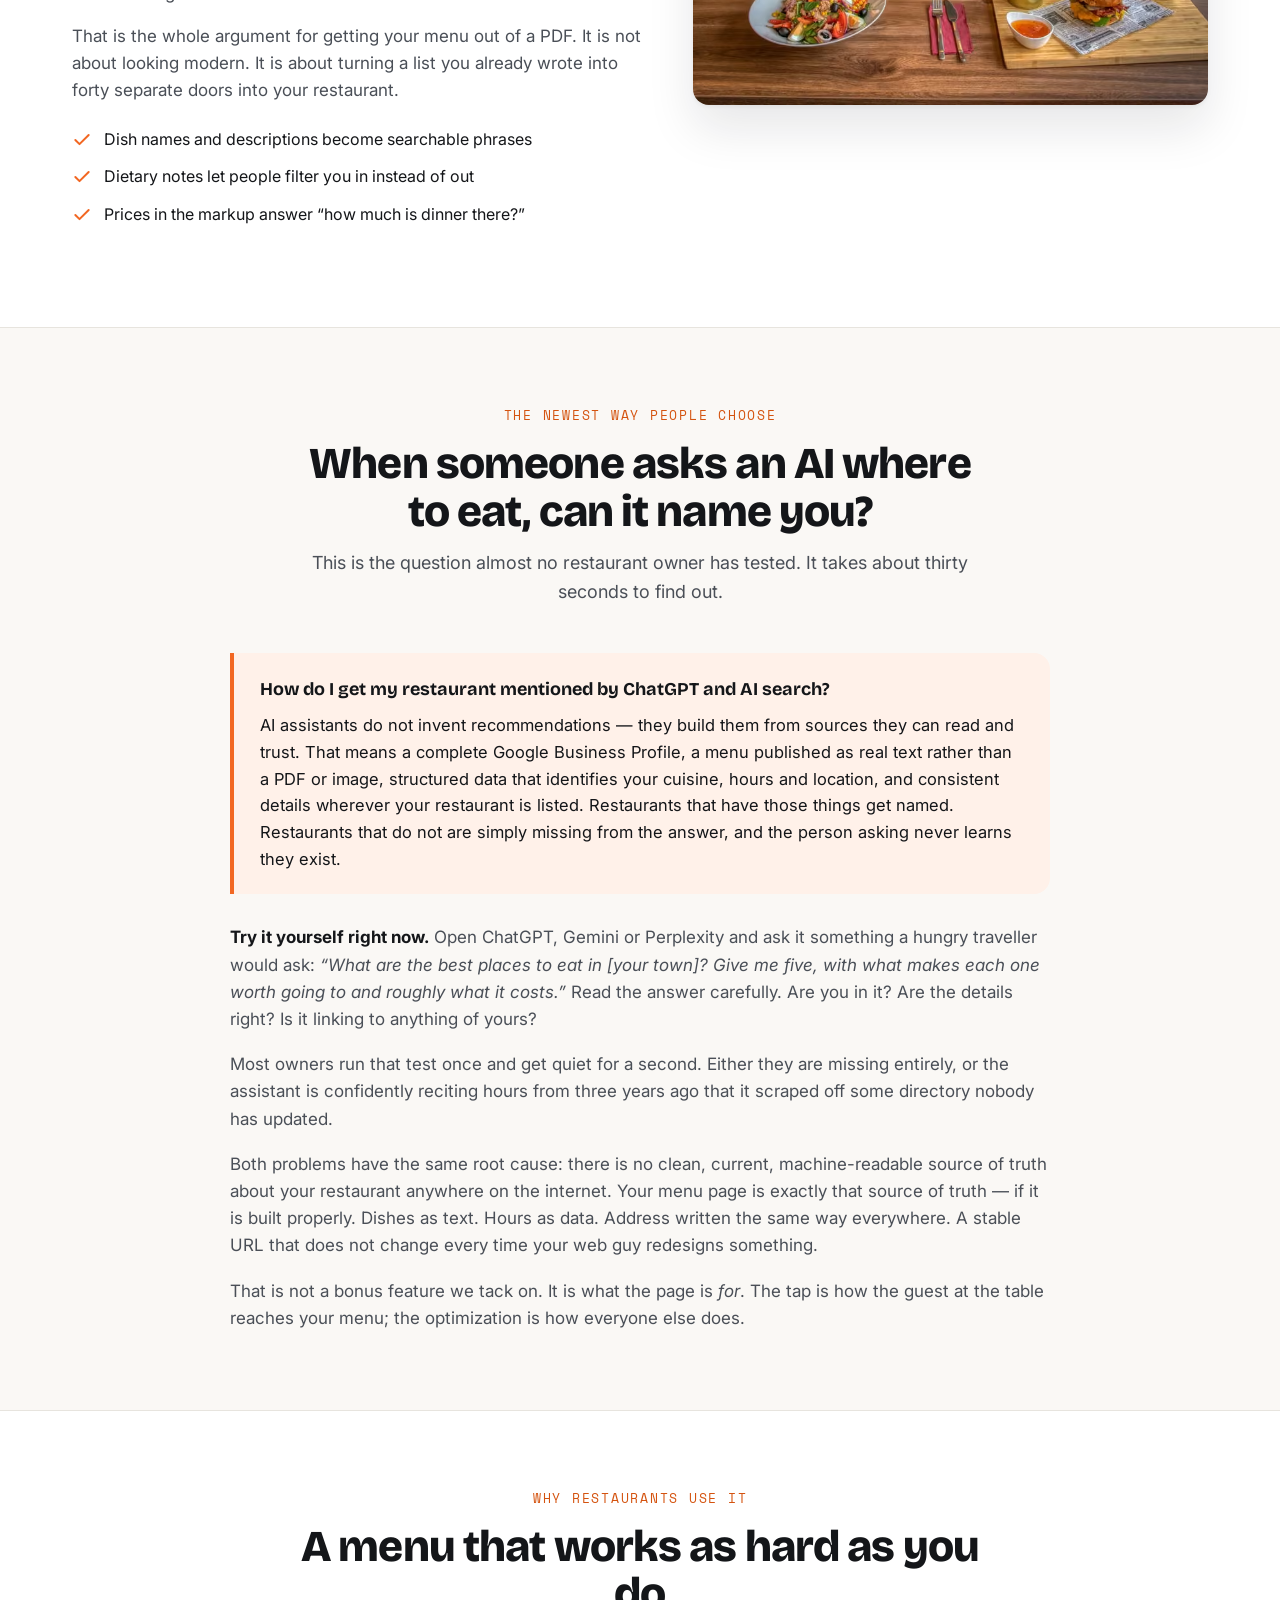
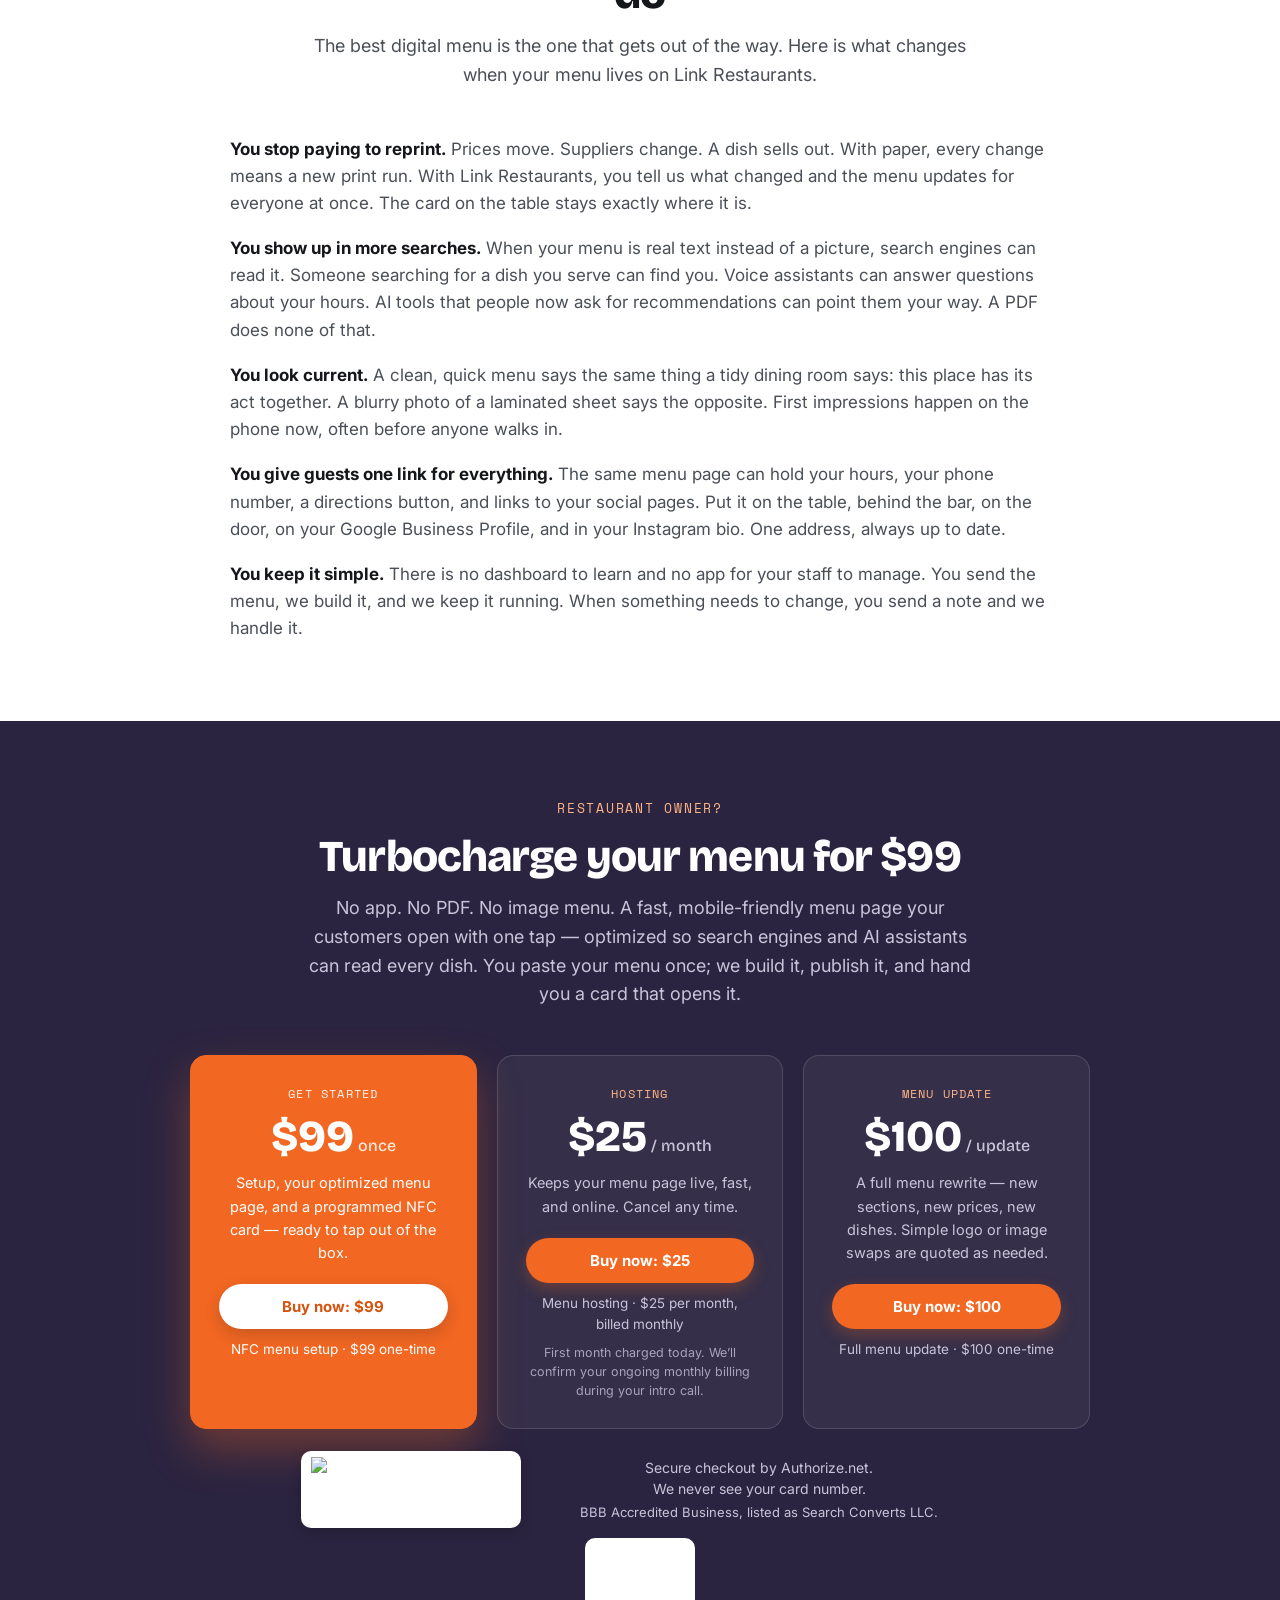
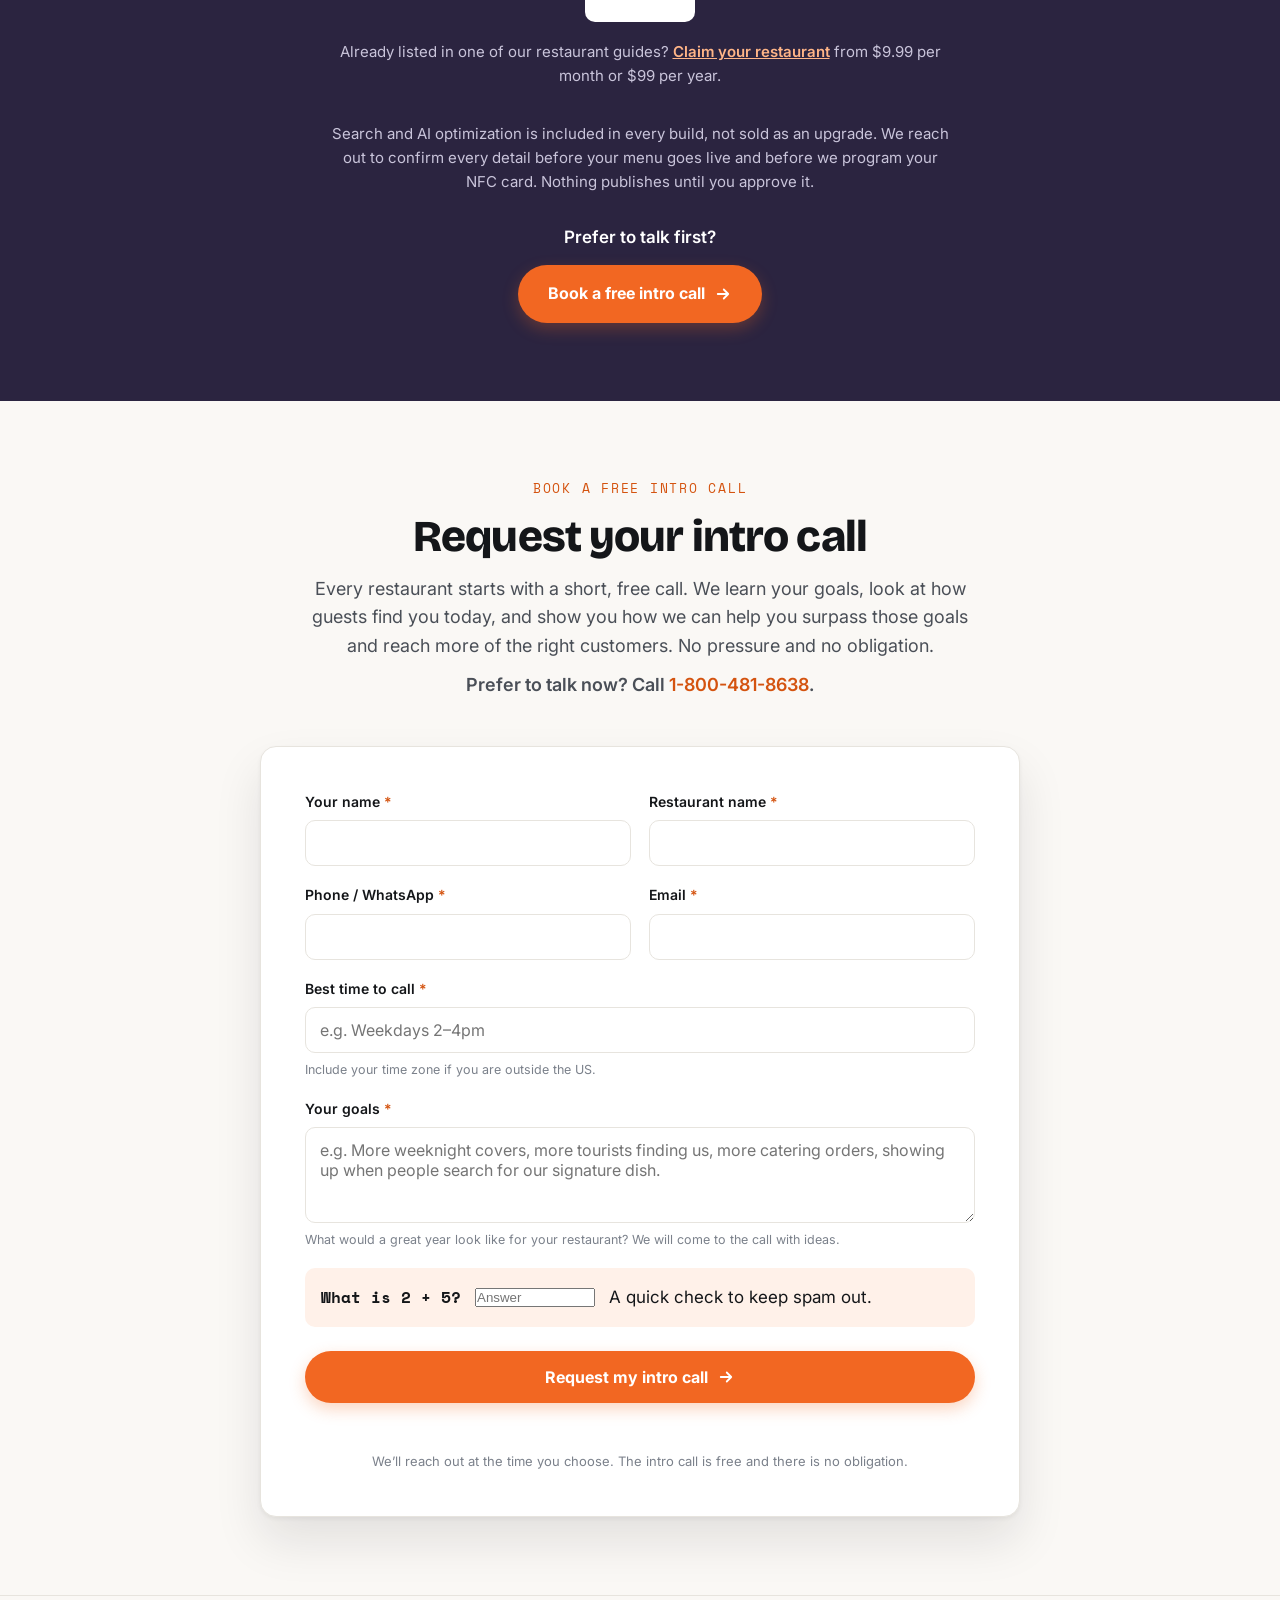
==== commit 3f1d1719: "Add GA4 analytics with lead, phone-click and A/B events" ====
--- a/index.html
+++ b/index.html
@@ -594,6 +594,10 @@
      ============================================================ -->
 <style id="anet-seal-css">.anet-seal .AuthorizeNetSeal{margin:0;padding:0}.anet-seal .AuthorizeNetSeal a{display:block;border:0;padding:0;background:none}.anet-seal .AuthorizeNetSeal img{display:block;width:90px!important;height:72px!important;max-width:none!important;margin:0!important;padding:0;border:0;background:none}</style>
 <style id="hero-seals-css">.hero-seals{display:flex;flex-wrap:wrap;align-items:center;justify-content:center;gap:10px 16px;margin:16px 0 4px}.hero-seals .hs-bbb{display:inline-block;flex:none;line-height:0;border:0}.hero-seals .hs-bbb img{display:block;width:150px;height:49px;max-width:none;margin:0}.hero-seals .hs-txt{flex:0 1 auto;font-size:.86rem;line-height:1.4;font-weight:600;color:var(--ink-soft)}</style>
+<!-- GA4 -->
+<script async src="https://www.googletagmanager.com/gtag/js?id=G-YRMH089S8M"></script>
+<script>window.dataLayer=window.dataLayer||[];function gtag(){dataLayer.push(arguments);}gtag('js',new Date());gtag('config','G-YRMH089S8M');</script>
+<script>(function(){function s(n,p){try{gtag('event',n,p)}catch(e){}}document.addEventListener('click',function(e){var a=e.target.closest&&e.target.closest('a[href^="tel:"]');if(a)s('phone_click',{phone_number:a.getAttribute('href').slice(4),link_text:(a.textContent||'').trim().slice(0,60)})},true);document.addEventListener('submit',function(e){var f=e.target;if(!f||f.getAttribute('role')==='search'||/search/i.test(f.id+' '+f.className+' '+(f.action||'')))return;var id=f.id||f.getAttribute('name')||f.className||'form';if(/estimat|calc/i.test(id+' '+(f.action||'')))s('estimator_use',{form_id:id});s('generate_lead',{form_id:id})},true);window.etAB=function(n,v){var k='etab_'+n,x;try{x=localStorage.getItem(k)}catch(e){}if(!x||v.indexOf(x)<0){x=v[Math.floor(Math.random()*v.length)];try{localStorage.setItem(k,x)}catch(e){}}s('ab_view',{experiment:n,variant:x});try{gtag('set','user_properties',{['ab_'+n]:x})}catch(e){}document.documentElement.setAttribute('data-ab-'+n,x);return x}})();</script>
 </head>
 <body>
 <a class="skip" href="#main">Skip to content</a>
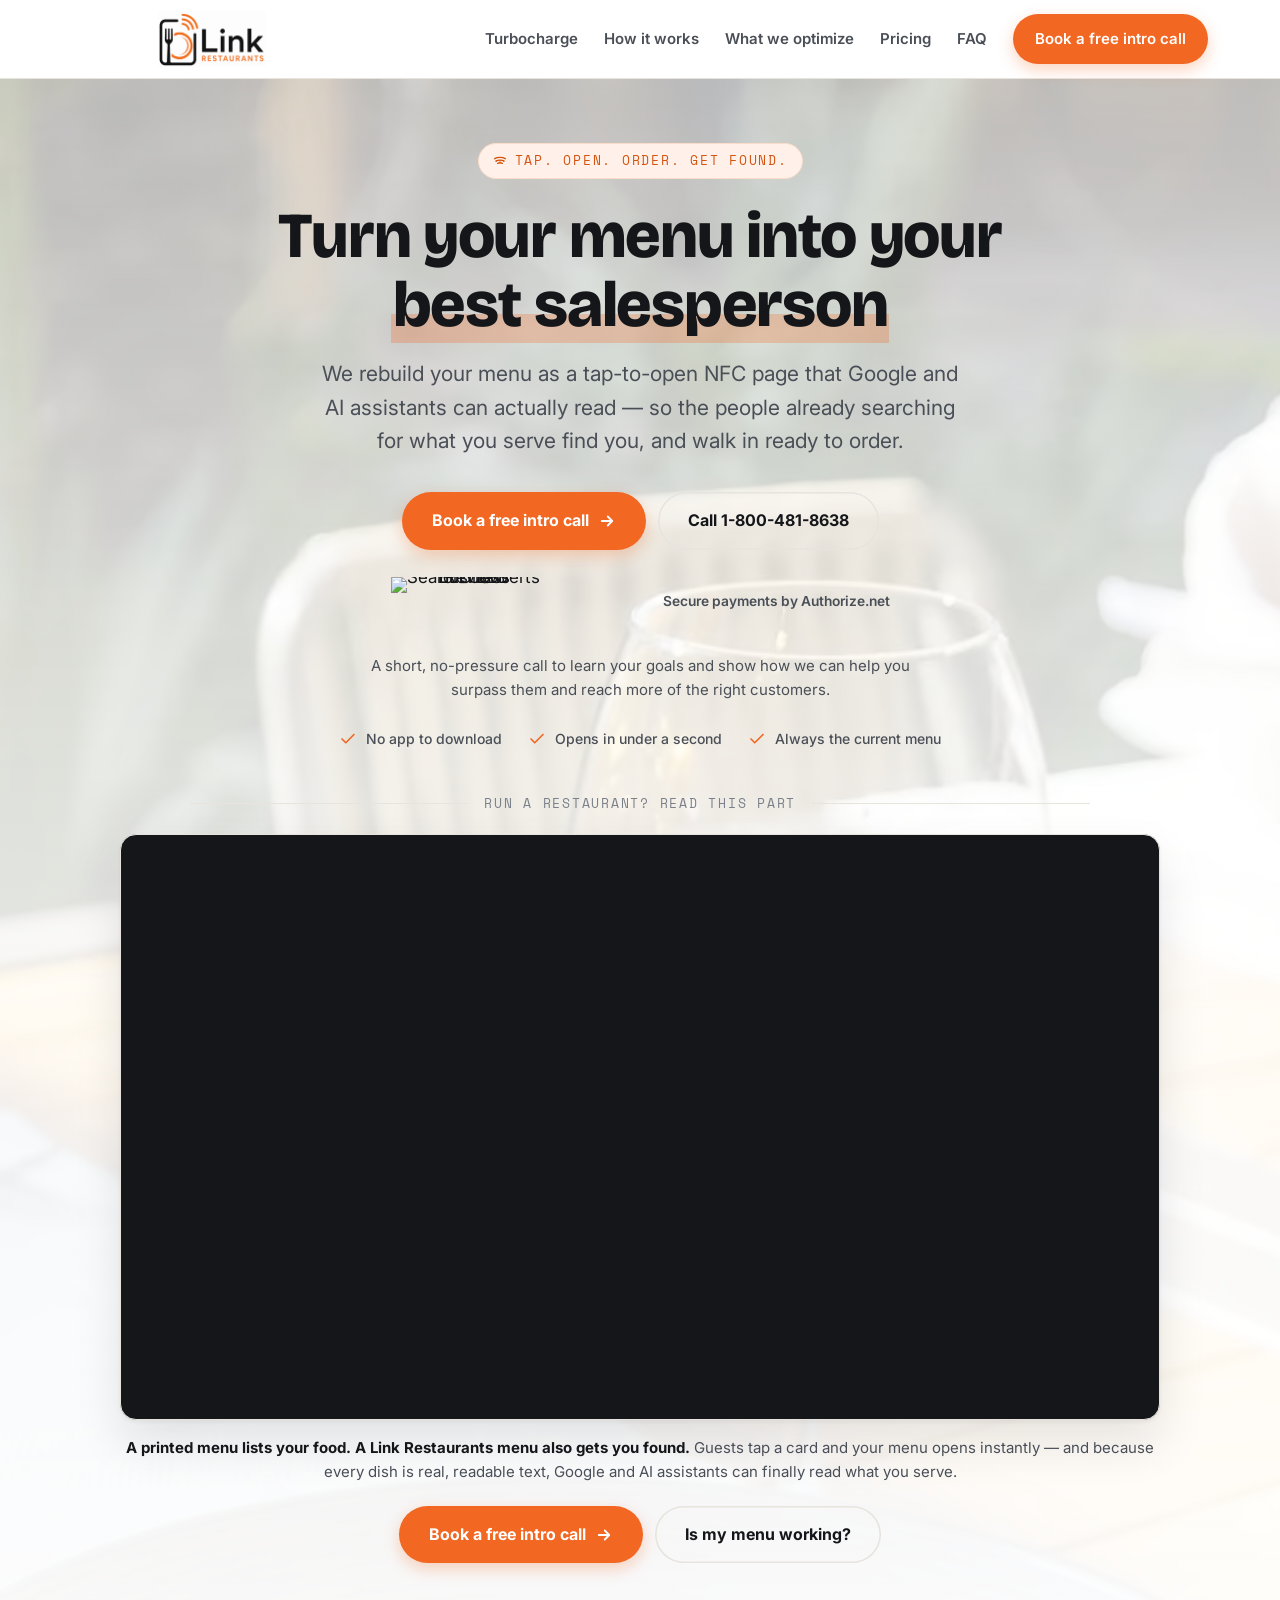
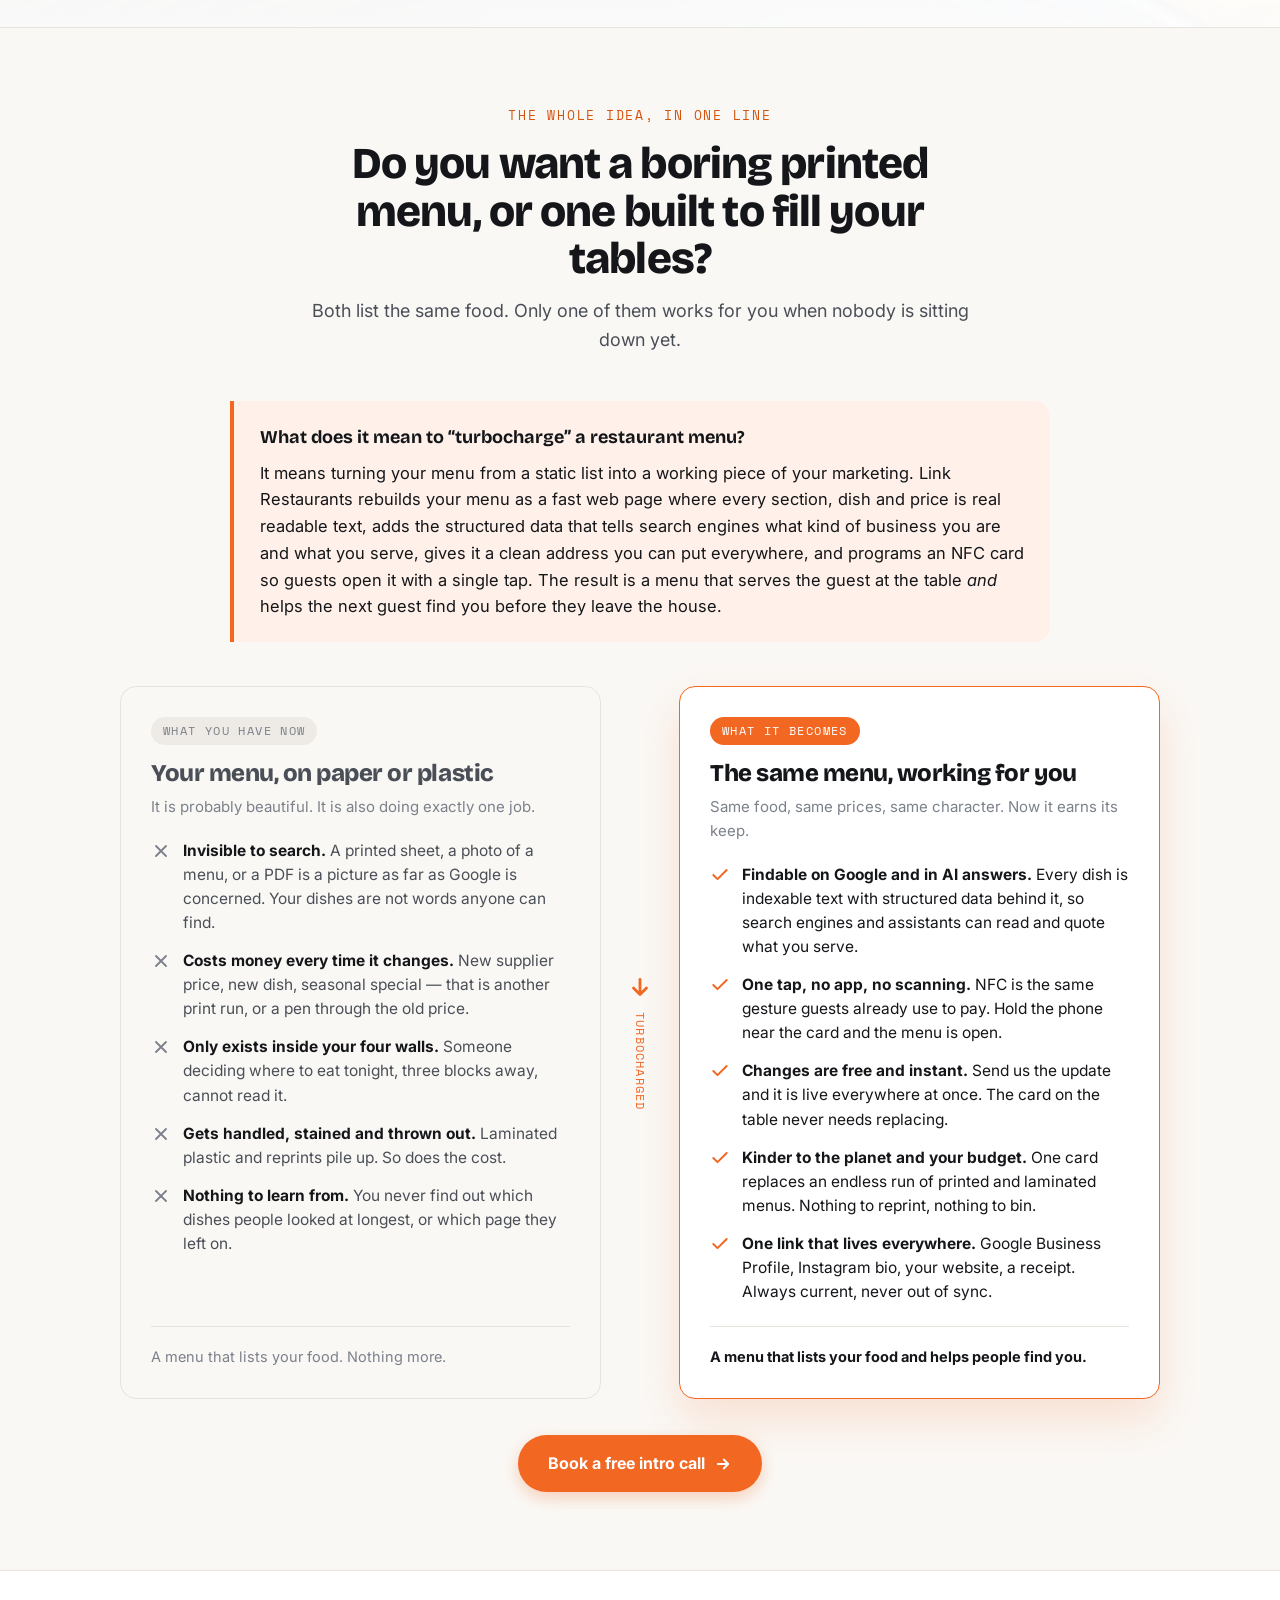
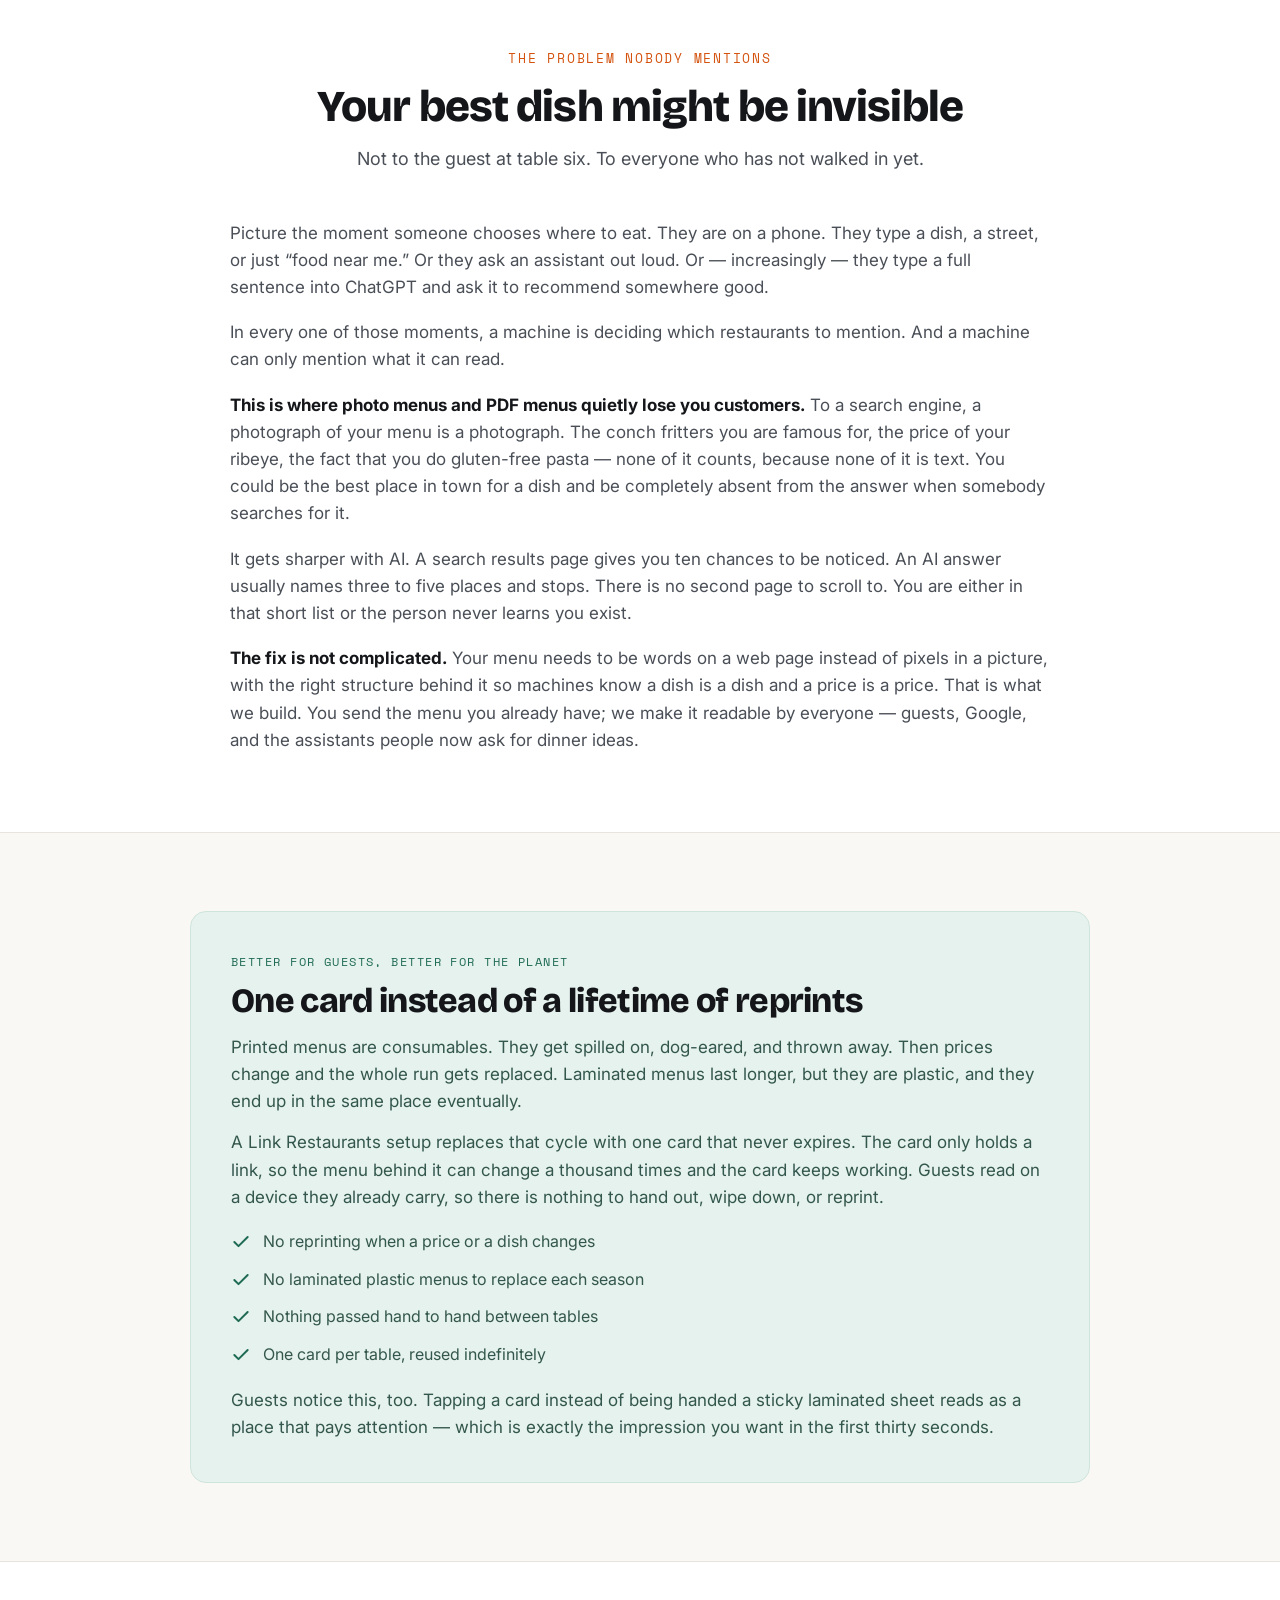
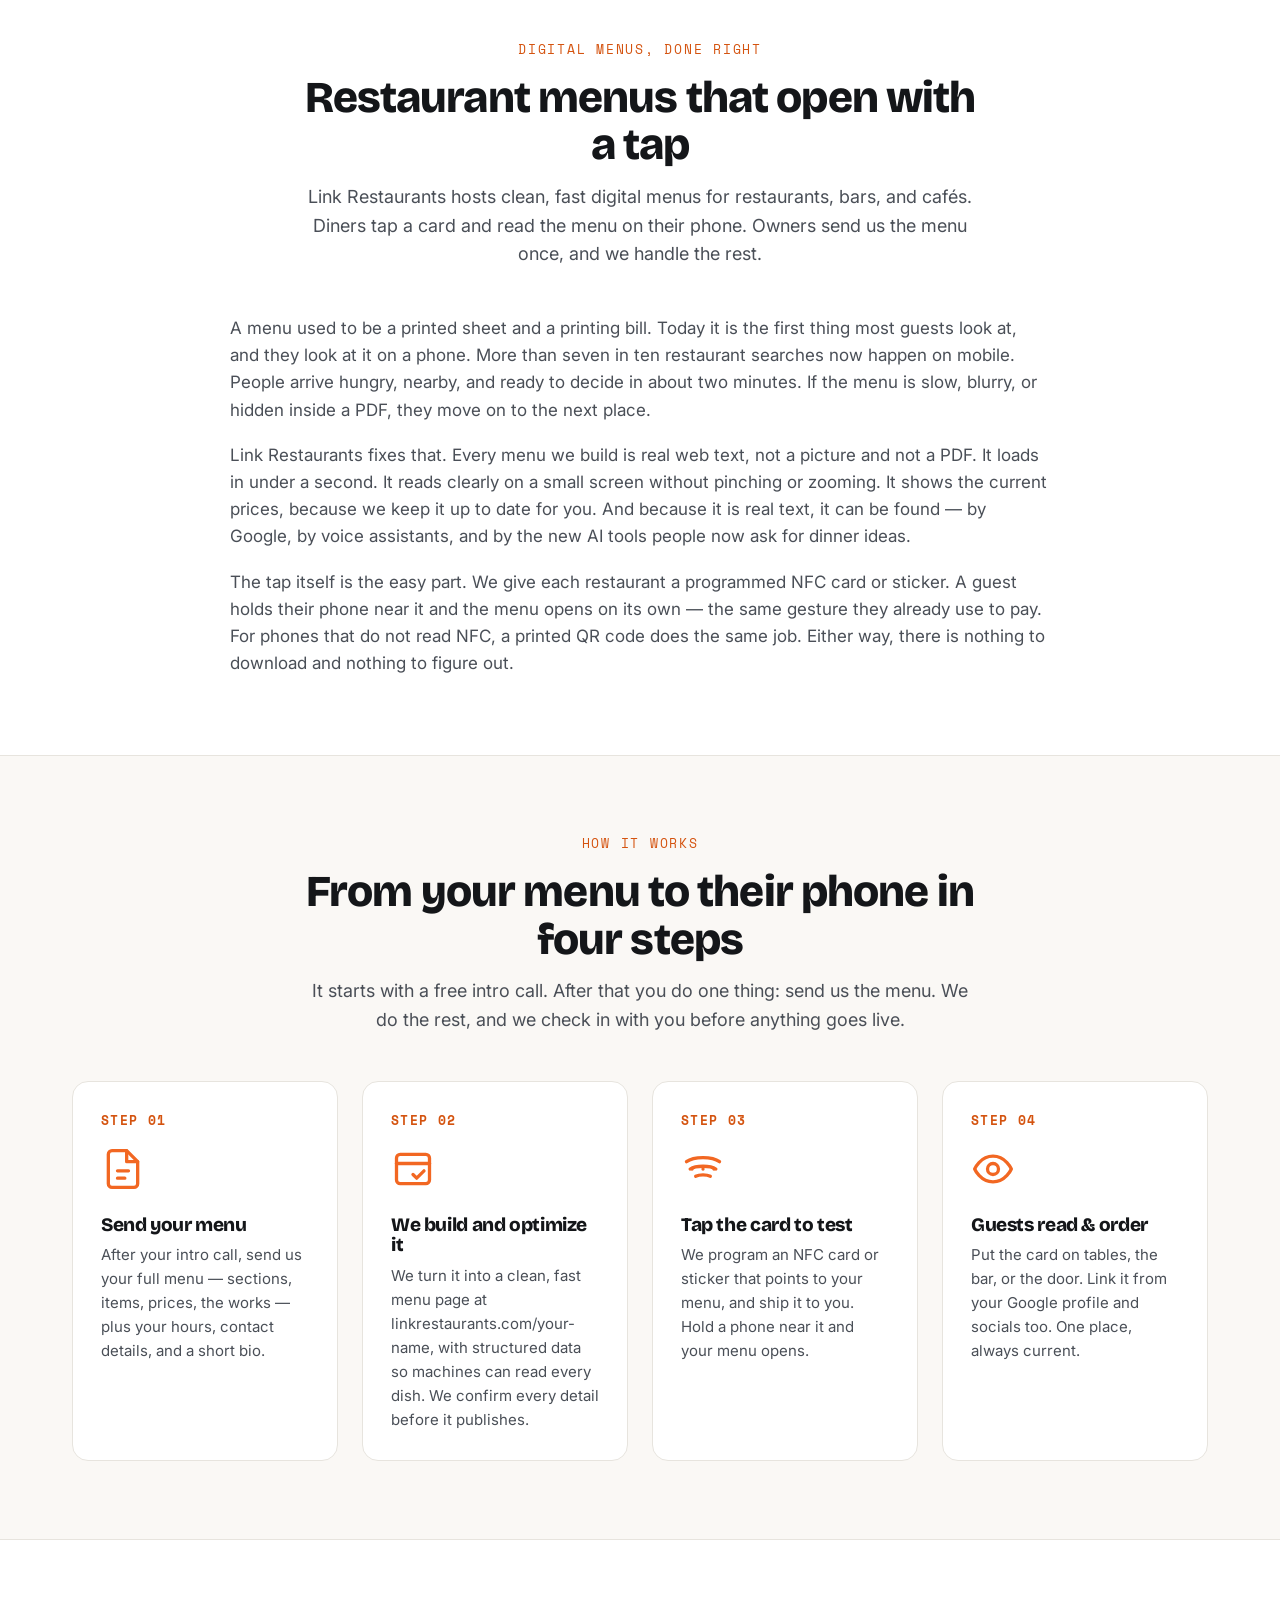
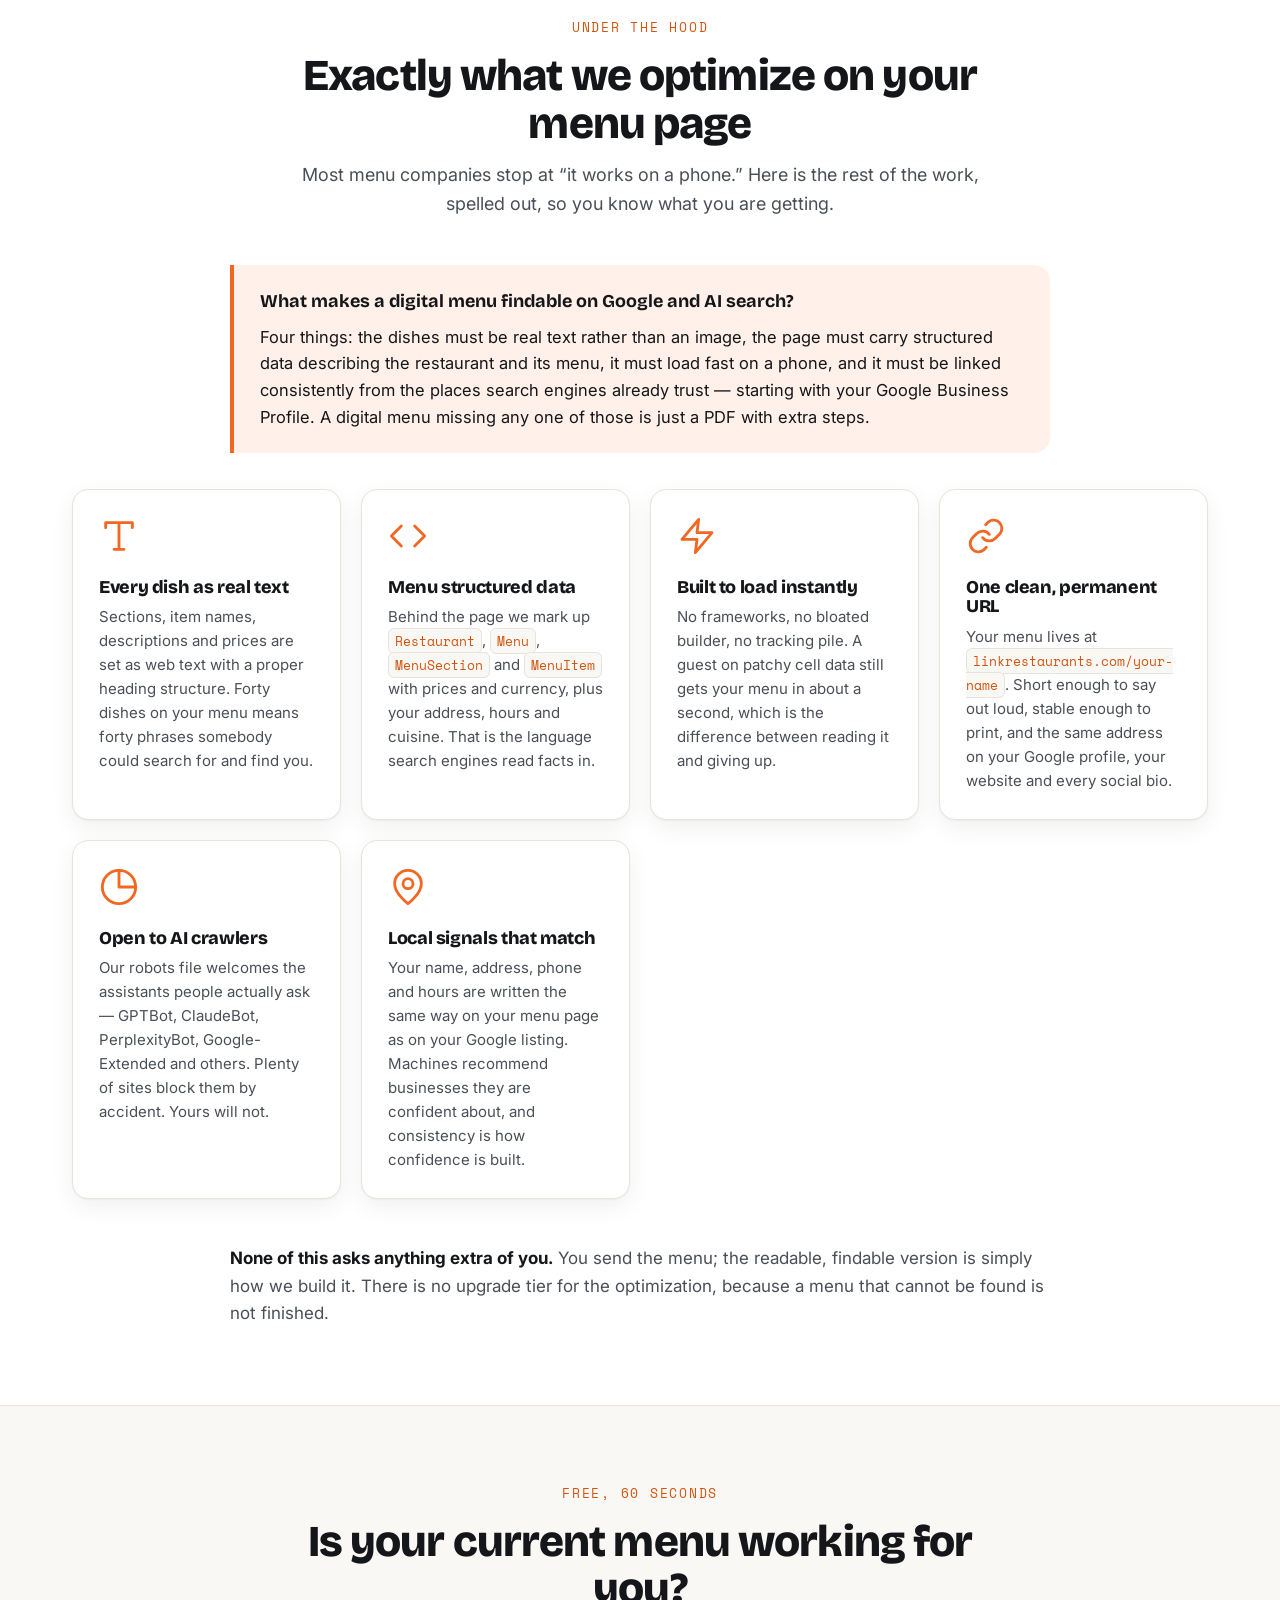
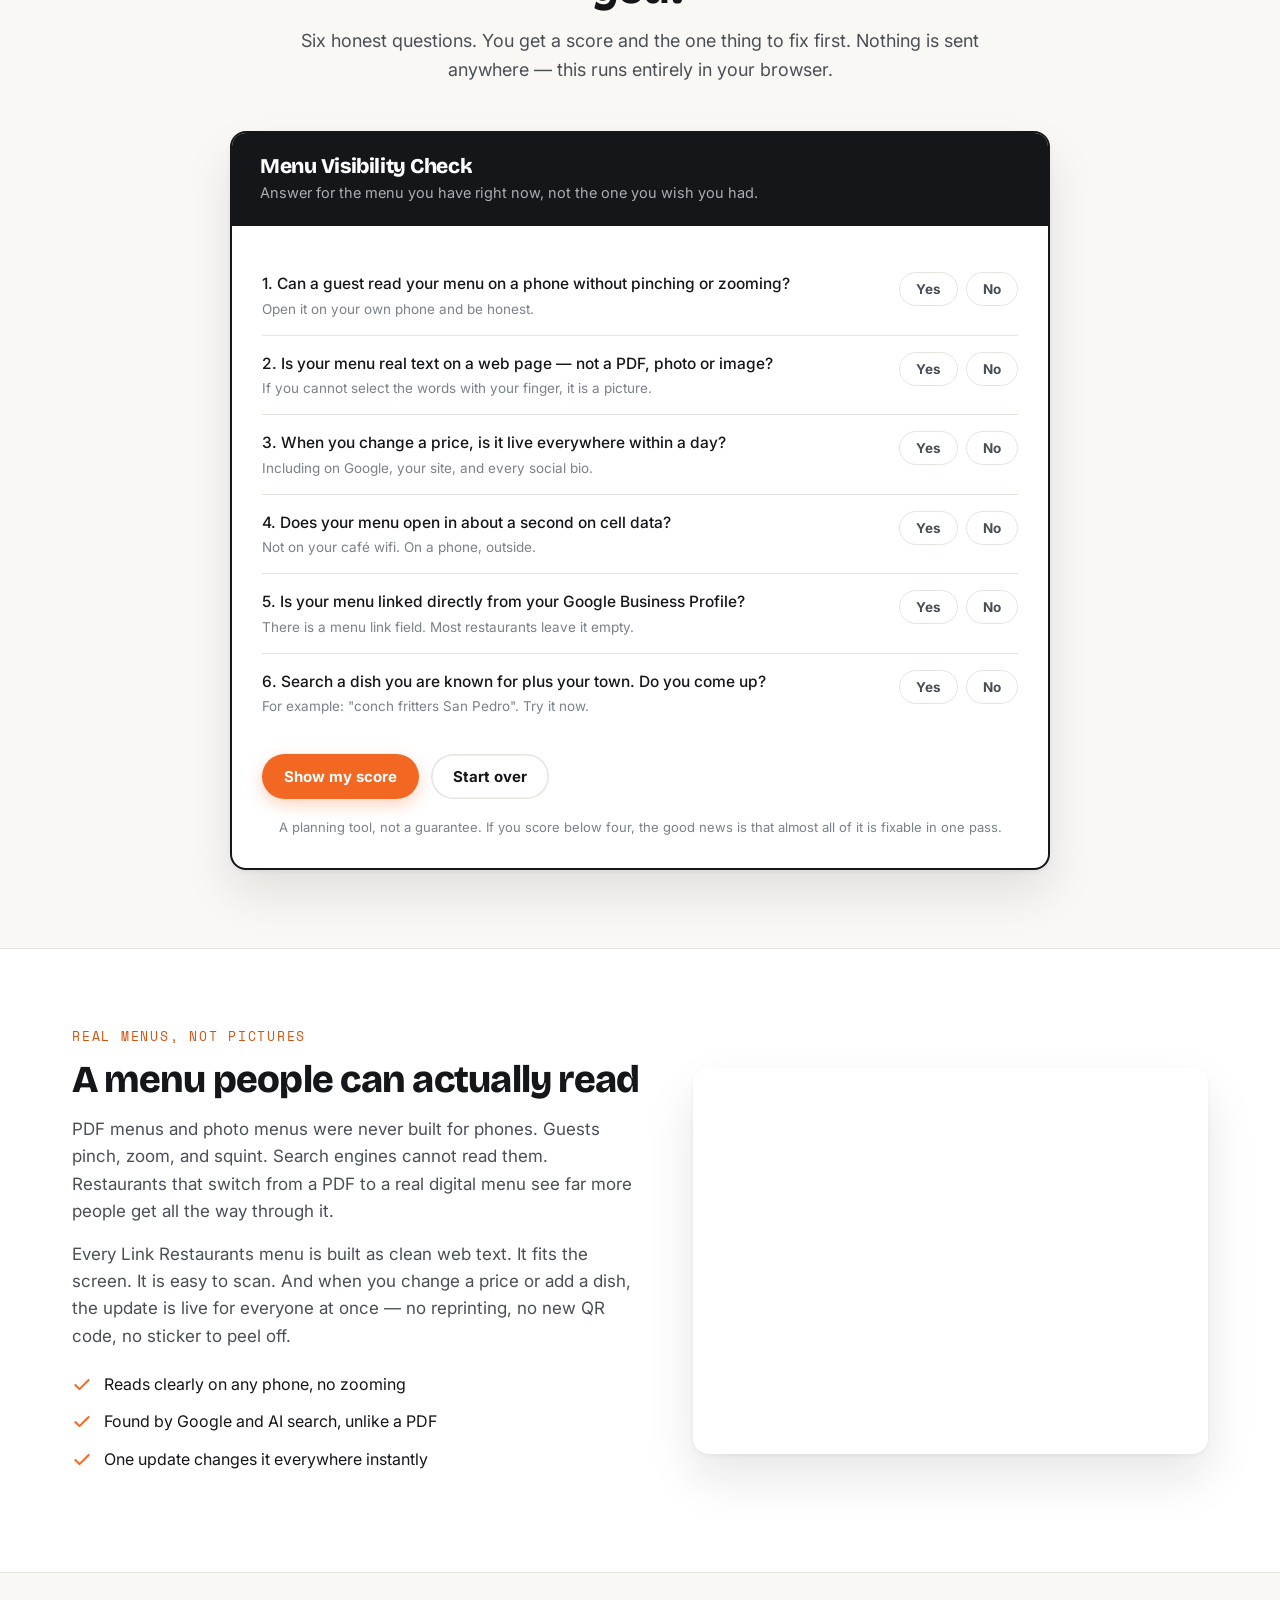
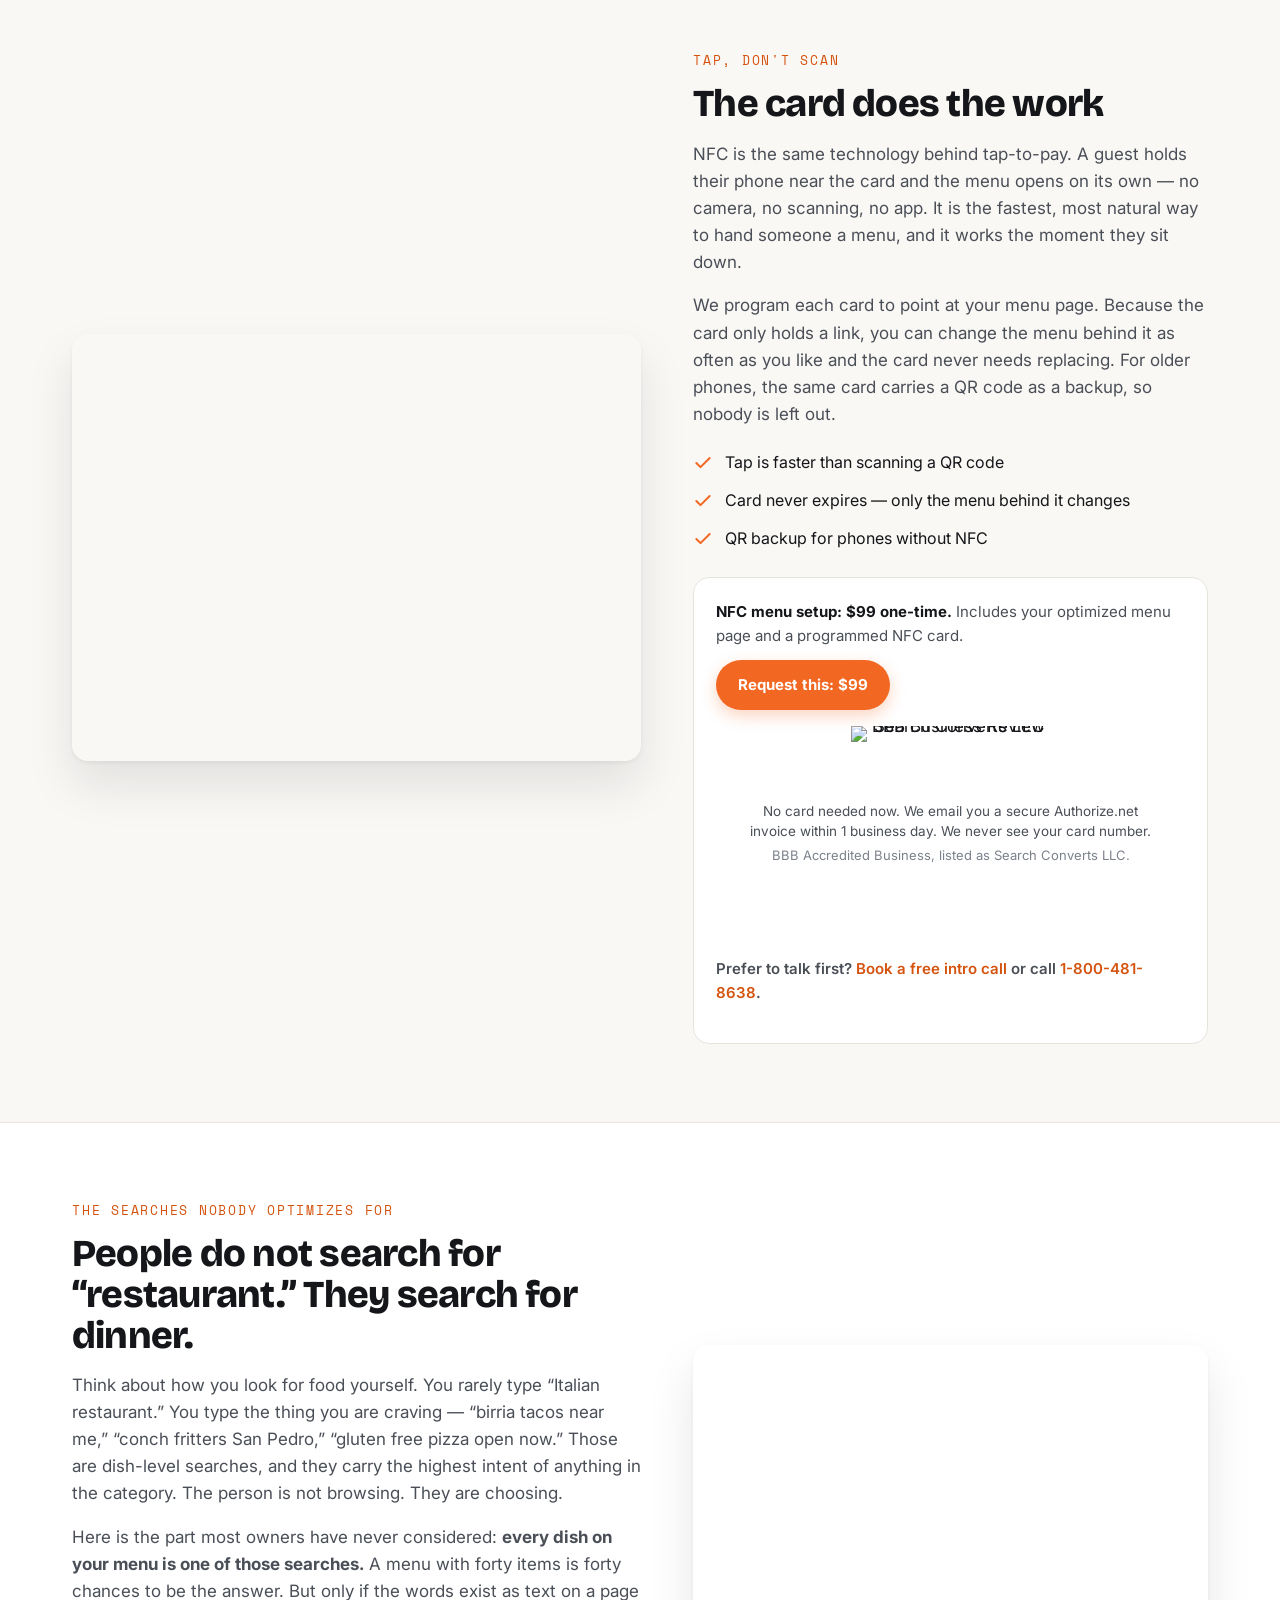
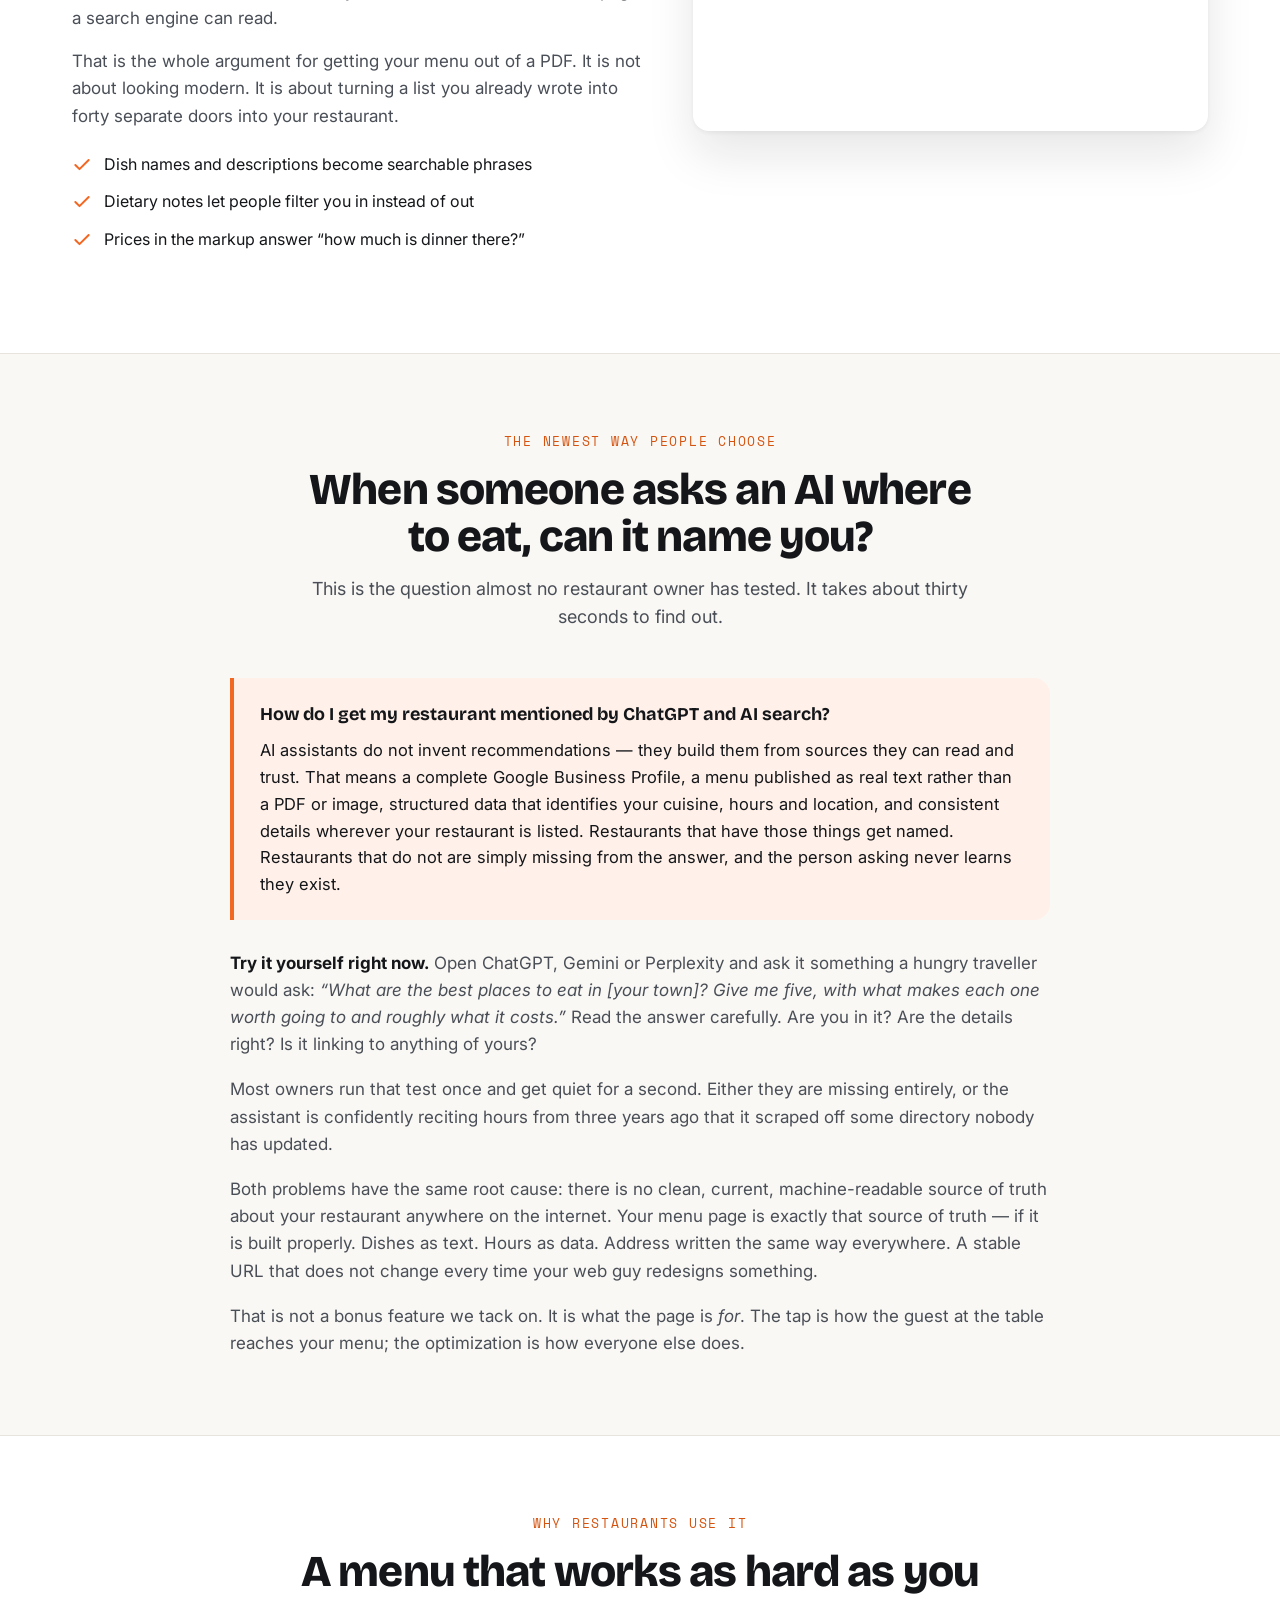
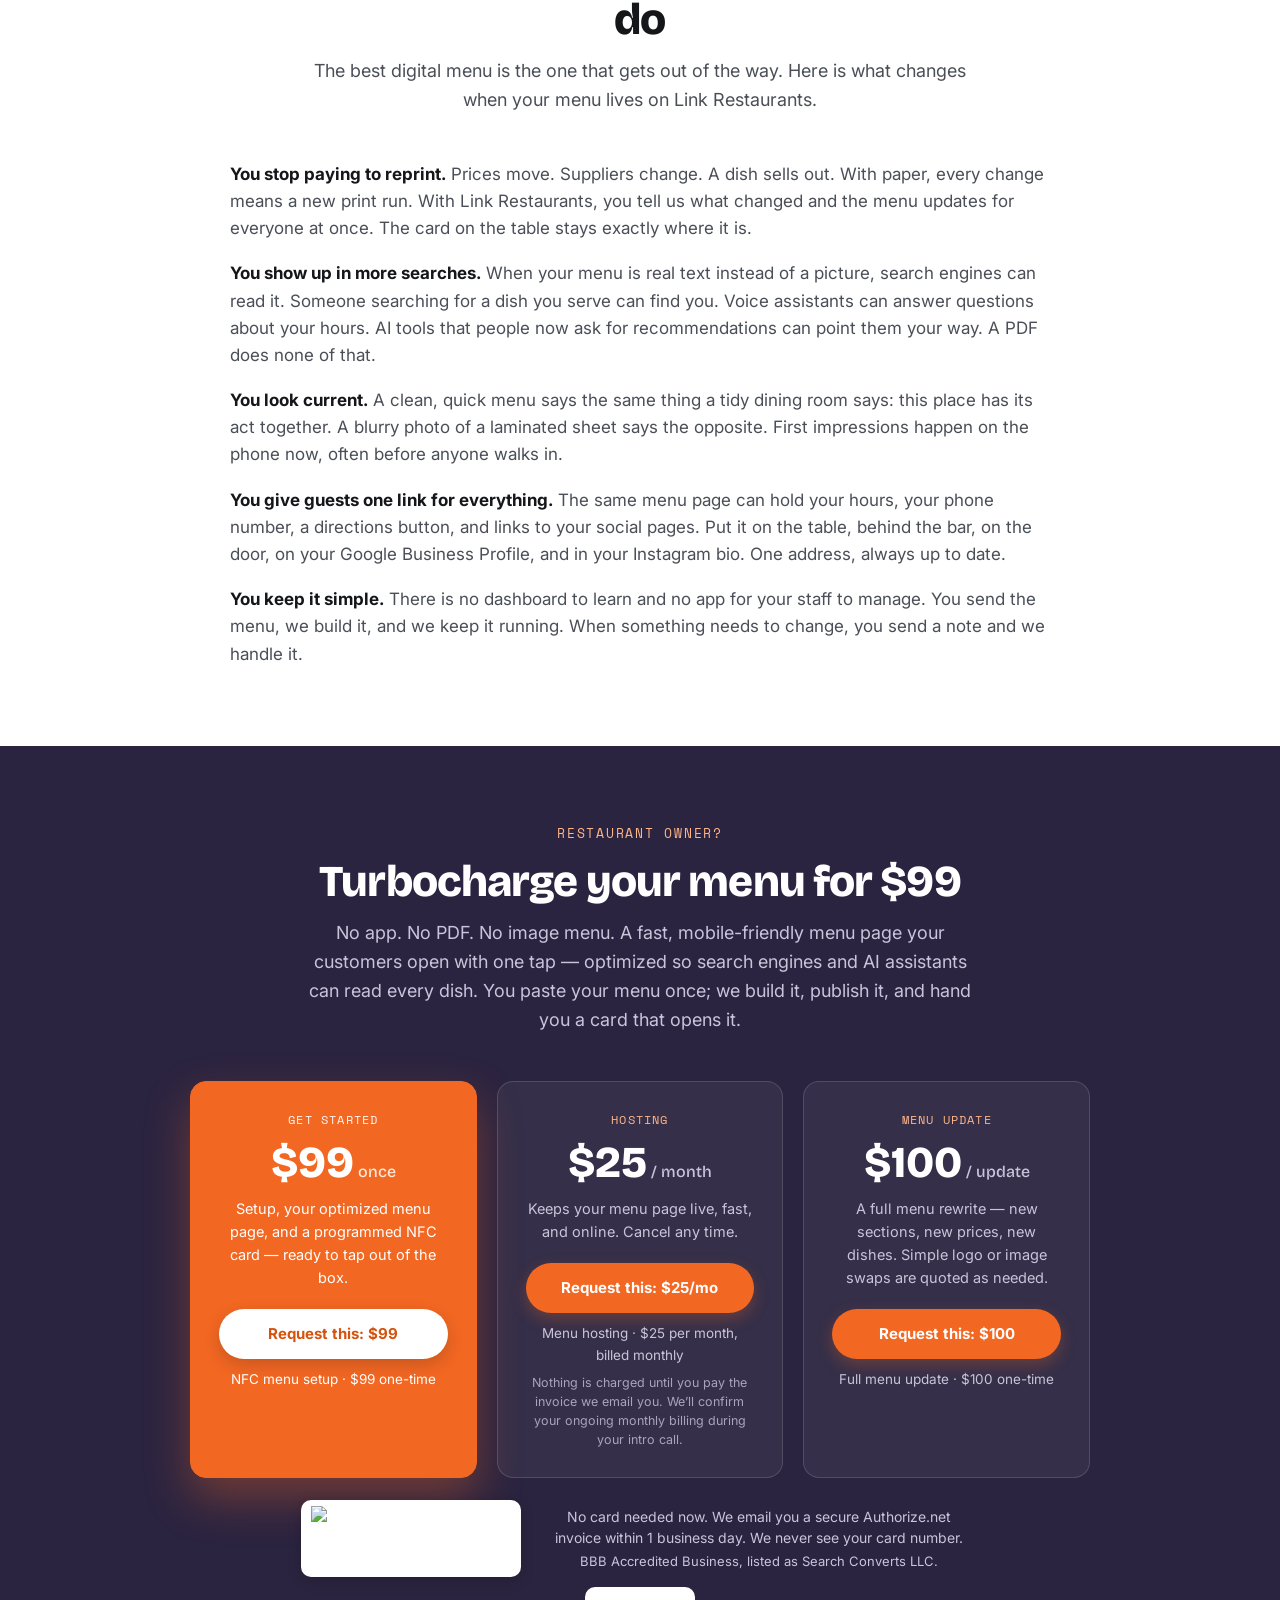
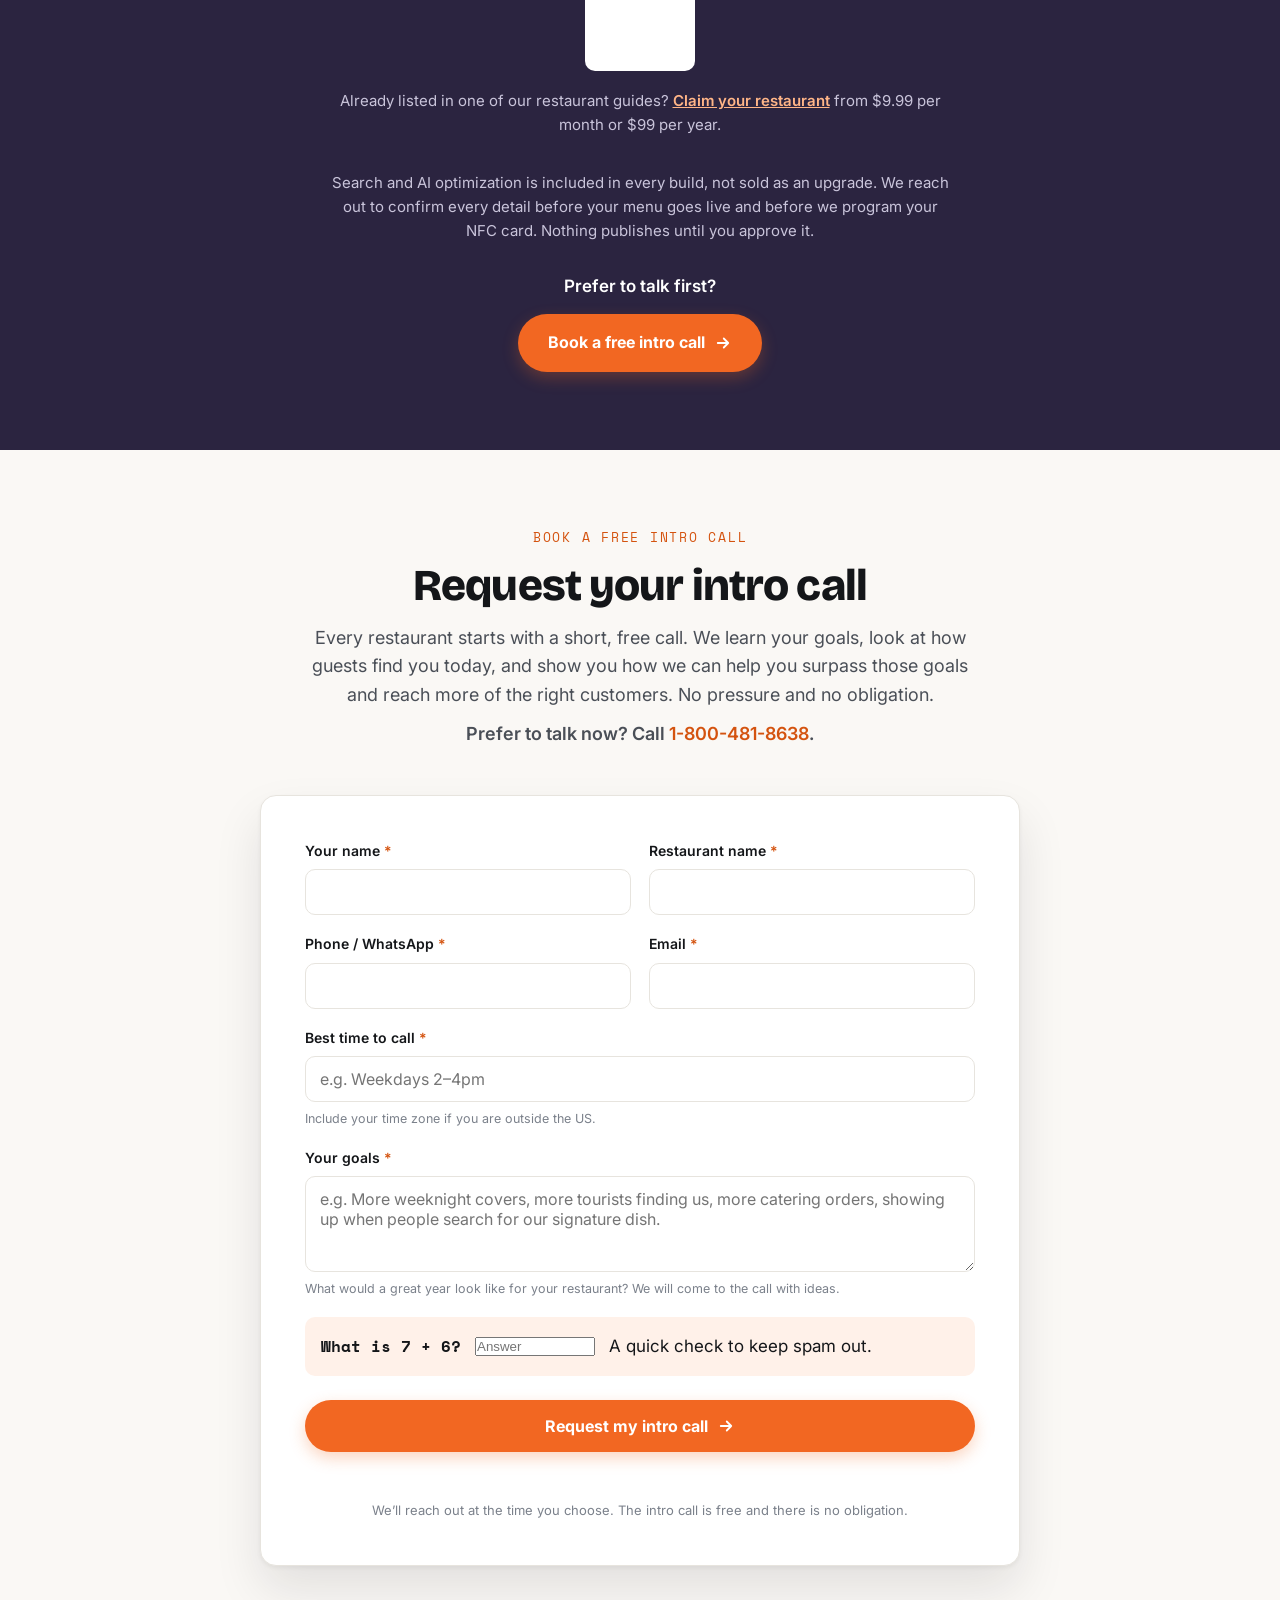
==== commit 253a409e: "Security: replace public Authorize.net buy buttons with order-request forms Bots were card-testing s" ====
--- a/index.html
+++ b/index.html
@@ -563,6 +563,19 @@
 .trust-foot{display:flex;flex-wrap:wrap;align-items:center;gap:8px 14px;margin:0 0 22px}
 .footer-brand .trust-foot{margin:18px 0 0}
 .trust-foot .trust-cap{font-size:13px;line-height:1.45;color:var(--ink-faint);text-wrap:balance}
+
+details.oreq-wrap>summary{list-style:none;cursor:pointer}
+details.oreq-wrap>summary::-webkit-details-marker{display:none}
+form.oreq{display:grid;gap:10px;margin:12px 0 0;text-align:left;background:#fff;color:var(--ink,#141619);border-radius:14px;padding:16px;box-shadow:0 6px 16px rgba(20,22,25,.12)}
+form.oreq label{display:flex;flex-direction:column;gap:4px;font-weight:600;font-size:14px;color:var(--ink,#141619);min-width:0}
+form.oreq input{font:inherit;font-size:16px;border:1px solid #cfcbd9;border-radius:10px;padding:10px 12px;min-height:46px;width:100%;min-width:0;box-sizing:border-box;background:#fff;color:var(--ink,#141619)}
+form.oreq .hp{position:absolute;left:-9999px;width:1px;height:1px;overflow:hidden}
+form.oreq .onote{margin:0;font-size:13.5px;line-height:1.45;color:#4a4f5a}
+.pay-form form.oreq .btn,.price-card.feature .pay-form form.oreq .btn,.price-card.feature .pay-form form.oreq .btn:hover{width:100%;background:var(--orange-deep,#d4530f);color:#fff;box-shadow:none}
+form.oreq .ostat:empty{display:none}
+form.oreq .ostat,#order-sent .ostat{font-weight:600;font-size:14px;border-radius:10px;padding:10px 12px;margin:0}
+.ostat.ok{background:#e7f6ec;color:#14532d}.ostat.err{background:#fdeaea;color:#8a1020}.ostat.wait{background:#eef3fb;color:#1d2b4f}
+#order-sent .ostat{max-width:640px;margin:0 auto 18px;text-align:center}
 </style>
 
 
@@ -974,14 +987,11 @@
           </ul>
           <div class="nfc-buy">
             <p class="pay-terms"><strong>NFC menu setup: $99 one-time.</strong> Includes your optimized menu page and a programmed NFC card.</p>
-            <form class="pay-form" method="post" action="https://Simplecheckout.authorize.net/payment/CatalogPayment.aspx">
-              <input type="hidden" name="LinkId" value="91a8af30-0a33-4b65-9ced-c646d3f48125">
-              <button type="submit" class="btn">Buy now: $99</button>
-            </form>
+            <details class="pay-form oreq-wrap"><summary class="btn">Request this: $99</summary><form class="oreq" method="post" action="#" data-a="aW5mbw==" data-b="ZXlldG9hZC5jb20=" data-c=""><input type="hidden" name="_subject" value="Order request — NFC menu setup — linkrestaurants.com"><input type="hidden" name="_template" value="table"><input type="hidden" name="_next" value="https://linkrestaurants.com/?requested=1#order-sent"><input type="hidden" name="plan" value="NFC menu setup"><input type="hidden" name="price" value="$99 one-time"><div class="hp" aria-hidden="true"><label>Leave this empty<input type="text" name="_honey" tabindex="-1" autocomplete="off"></label></div><label>Your name *<input type="text" name="name" required autocomplete="name"></label><label>Email *<input type="email" name="email" required autocomplete="email"></label><label>Phone *<input type="tel" name="phone" required autocomplete="tel" inputmode="tel"></label><label>Restaurant name *<input type="text" name="business" required autocomplete="organization"></label><label>Website (optional)<input type="url" name="website" autocomplete="url" placeholder="https://"></label><p class="onote">No card needed now. We&rsquo;ll email you a secure invoice within 1 business day.</p><button class="btn btn-block" type="submit">Send order request</button><div class="ostat" role="status" aria-live="polite"></div></form></details>
             <div class="trust-row">
               <span class="trust-seal"><a href="https://www.bbb.org/us/co/denver/profile/advertising-agencies/search-converts-llc-1296-90228702/#sealclick" target="_blank" rel="nofollow noopener" aria-label="Search Converts LLC BBB Business Review (opens BBB profile)"><img src="https://seal-alaskaoregonwesternwashington.bbb.org/seals/blue-seal-200-65-bbb-90228702.png" width="200" height="65" alt="Search Converts LLC BBB Business Review" loading="lazy" decoding="async"></a></span>
               <div class="trust-txt">
-                <p class="pay-secure">Secure checkout by Authorize.net. We never see your card number.</p>
+                <p class="pay-secure">No card needed now. We email you a secure Authorize.net invoice within 1 business day. We never see your card number.</p>
                 <p class="trust-cap">BBB Accredited Business, listed as Search Converts LLC.</p>
               </div>
               <div class="anet-seal" style="display:inline-block;flex:none;box-sizing:content-box;min-width:90px;min-height:72px;vertical-align:middle"><!-- (c) 2005, 2026. Authorize.Net is a registered trademark of CyberSource Corporation --> <div class="AuthorizeNetSeal"> <script type="text/javascript" language="javascript">var ANS_customer_id="2c88f8ff-07b2-4257-8917-e75f99310417";</script> <script type="text/javascript" language="javascript" src="https://verify.authorize.net:443/anetseal/seal.js" ></script> </div></div>
@@ -1070,36 +1080,28 @@
         <p>No app. No PDF. No image menu. A fast, mobile-friendly menu page your customers open with one tap — optimized so search engines and AI assistants can read every dish. You paste your menu once; we build it, publish it, and hand you a card that opens it.</p>
       </div>
 
+      <div id="order-sent"></div>
       <div class="price-grid">
         <div class="price-card feature reveal">
           <div class="plabel">Get started</div>
           <div class="amt">$99<small> once</small></div>
           <div class="pdesc">Setup, your optimized menu page, and a programmed NFC card — ready to tap out of the box.</div>
-          <form class="pay-form" method="post" action="https://Simplecheckout.authorize.net/payment/CatalogPayment.aspx">
-            <input type="hidden" name="LinkId" value="91a8af30-0a33-4b65-9ced-c646d3f48125">
-            <button type="submit" class="btn btn-block">Buy now: $99</button>
-          </form>
+          <details class="pay-form oreq-wrap"><summary class="btn btn-block">Request this: $99</summary><form class="oreq" method="post" action="#" data-a="aW5mbw==" data-b="ZXlldG9hZC5jb20=" data-c=""><input type="hidden" name="_subject" value="Order request — NFC menu setup — linkrestaurants.com"><input type="hidden" name="_template" value="table"><input type="hidden" name="_next" value="https://linkrestaurants.com/?requested=1#order-sent"><input type="hidden" name="plan" value="NFC menu setup"><input type="hidden" name="price" value="$99 one-time"><div class="hp" aria-hidden="true"><label>Leave this empty<input type="text" name="_honey" tabindex="-1" autocomplete="off"></label></div><label>Your name *<input type="text" name="name" required autocomplete="name"></label><label>Email *<input type="email" name="email" required autocomplete="email"></label><label>Phone *<input type="tel" name="phone" required autocomplete="tel" inputmode="tel"></label><label>Restaurant name *<input type="text" name="business" required autocomplete="organization"></label><label>Website (optional)<input type="url" name="website" autocomplete="url" placeholder="https://"></label><p class="onote">No card needed now. We&rsquo;ll email you a secure invoice within 1 business day.</p><button class="btn btn-block" type="submit">Send order request</button><div class="ostat" role="status" aria-live="polite"></div></form></details>
           <p class="pay-terms">NFC menu setup &middot; $99 one-time</p>
         </div>
         <div class="price-card reveal">
           <div class="plabel">Hosting</div>
           <div class="amt">$25<small> / month</small></div>
           <div class="pdesc">Keeps your menu page live, fast, and online. Cancel any time.</div>
-          <form class="pay-form" method="post" action="https://Simplecheckout.authorize.net/payment/CatalogPayment.aspx">
-            <input type="hidden" name="LinkId" value="084655e0-4eba-4dc6-8180-c22dc4f3a392">
-            <button type="submit" class="btn btn-block">Buy now: $25</button>
-          </form>
+          <details class="pay-form oreq-wrap"><summary class="btn btn-block">Request this: $25/mo</summary><form class="oreq" method="post" action="#" data-a="aW5mbw==" data-b="ZXlldG9hZC5jb20=" data-c=""><input type="hidden" name="_subject" value="Order request — Menu hosting — linkrestaurants.com"><input type="hidden" name="_template" value="table"><input type="hidden" name="_next" value="https://linkrestaurants.com/?requested=1#order-sent"><input type="hidden" name="plan" value="Menu hosting"><input type="hidden" name="price" value="$25/mo"><div class="hp" aria-hidden="true"><label>Leave this empty<input type="text" name="_honey" tabindex="-1" autocomplete="off"></label></div><label>Your name *<input type="text" name="name" required autocomplete="name"></label><label>Email *<input type="email" name="email" required autocomplete="email"></label><label>Phone *<input type="tel" name="phone" required autocomplete="tel" inputmode="tel"></label><label>Restaurant name *<input type="text" name="business" required autocomplete="organization"></label><label>Website (optional)<input type="url" name="website" autocomplete="url" placeholder="https://"></label><p class="onote">No card needed now. We&rsquo;ll email you a secure invoice within 1 business day.</p><button class="btn btn-block" type="submit">Send order request</button><div class="ostat" role="status" aria-live="polite"></div></form></details>
           <p class="pay-terms">Menu hosting &middot; $25 per month, billed monthly</p>
-          <p class="pay-note">First month charged today. We&rsquo;ll confirm your ongoing monthly billing during your intro call.</p>
+          <p class="pay-note">Nothing is charged until you pay the invoice we email you. We&rsquo;ll confirm your ongoing monthly billing during your intro call.</p>
         </div>
         <div class="price-card reveal">
           <div class="plabel">Menu update</div>
           <div class="amt">$100<small> / update</small></div>
           <div class="pdesc">A full menu rewrite — new sections, new prices, new dishes. Simple logo or image swaps are quoted as needed.</div>
-          <form class="pay-form" method="post" action="https://Simplecheckout.authorize.net/payment/CatalogPayment.aspx">
-            <input type="hidden" name="LinkId" value="5279fb56-6f96-4910-a37e-c122a0ed36a8">
-            <button type="submit" class="btn btn-block">Buy now: $100</button>
-          </form>
+          <details class="pay-form oreq-wrap"><summary class="btn btn-block">Request this: $100</summary><form class="oreq" method="post" action="#" data-a="aW5mbw==" data-b="ZXlldG9hZC5jb20=" data-c=""><input type="hidden" name="_subject" value="Order request — Full menu update — linkrestaurants.com"><input type="hidden" name="_template" value="table"><input type="hidden" name="_next" value="https://linkrestaurants.com/?requested=1#order-sent"><input type="hidden" name="plan" value="Full menu update"><input type="hidden" name="price" value="$100 one-time"><div class="hp" aria-hidden="true"><label>Leave this empty<input type="text" name="_honey" tabindex="-1" autocomplete="off"></label></div><label>Your name *<input type="text" name="name" required autocomplete="name"></label><label>Email *<input type="email" name="email" required autocomplete="email"></label><label>Phone *<input type="tel" name="phone" required autocomplete="tel" inputmode="tel"></label><label>Restaurant name *<input type="text" name="business" required autocomplete="organization"></label><label>Website (optional)<input type="url" name="website" autocomplete="url" placeholder="https://"></label><p class="onote">No card needed now. We&rsquo;ll email you a secure invoice within 1 business day.</p><button class="btn btn-block" type="submit">Send order request</button><div class="ostat" role="status" aria-live="polite"></div></form></details>
           <p class="pay-terms">Full menu update &middot; $100 one-time</p>
         </div>
       </div>
@@ -1107,7 +1109,7 @@
       <div class="trust-row trust-dark reveal">
         <span class="trust-seal"><a href="https://www.bbb.org/us/co/denver/profile/advertising-agencies/search-converts-llc-1296-90228702/#sealclick" target="_blank" rel="nofollow noopener" aria-label="Search Converts LLC BBB Business Review (opens BBB profile)"><img src="https://seal-alaskaoregonwesternwashington.bbb.org/seals/blue-seal-200-65-bbb-90228702.png" width="200" height="65" alt="Search Converts LLC BBB Business Review" loading="lazy" decoding="async"></a></span>
         <div class="trust-txt">
-          <p class="pay-secure">Secure checkout by Authorize.net. We never see your card number.</p>
+          <p class="pay-secure">No card needed now. We email you a secure Authorize.net invoice within 1 business day. We never see your card number.</p>
           <p class="trust-cap">BBB Accredited Business, listed as Search Converts LLC.</p>
         </div>
         <div class="anet-seal" style="display:inline-block;flex:none;box-sizing:content-box;min-width:90px;min-height:72px;vertical-align:middle;background:#fff;padding:6px 10px;border-radius:10px"><!-- (c) 2005, 2026. Authorize.Net is a registered trademark of CyberSource Corporation --> <div class="AuthorizeNetSeal"> <script type="text/javascript" language="javascript">var ANS_customer_id="2c88f8ff-07b2-4257-8917-e75f99310417";</script> <script type="text/javascript" language="javascript" src="https://verify.authorize.net:443/anetseal/seal.js" ></script> </div></div>
@@ -1817,5 +1819,21 @@
 }
 </script>
 <script>document.querySelectorAll("a.eml").forEach(function(a){var e=atob(a.dataset.a)+String.fromCharCode(64)+atob(a.dataset.b);a.href="mailto:"+e;if(a.hasAttribute("data-show"))a.textContent=e;});</script>
+<script>/* order-request forms (replaced Authorize.net buy buttons 2026-10-26) */
+(function(){var d=document,t0=Date.now();
+function b64(s){try{return s?atob(s):''}catch(e){return ''}}
+function say(el,c,m){if(!el)return;el.className='ostat '+c;el.textContent=m}
+Array.prototype.forEach.call(d.querySelectorAll('form.oreq'),function(f){var st=f.querySelector('.ostat'),btn=f.querySelector('button[type=submit]');
+f.addEventListener('submit',function(e){e.preventDefault();
+var hp=f.querySelector('input[name=_honey]');if(hp&&hp.value){say(st,'ok','Thanks. Your request was sent.');f.reset();return}
+if(Date.now()-t0<3000){say(st,'err','Please take a moment to fill in the form, then send it again.');return}
+if(f.checkValidity&&!f.checkValidity()){if(f.reportValidity)f.reportValidity();return}
+var ph=f.querySelector('input[name=phone]'),dg=ph?ph.value.replace(/\D/g,''):'';if(dg.length<10||dg.length>15){say(st,'err','Please enter a phone number with area code.');if(ph)ph.focus();return}
+var to=b64(f.getAttribute('data-a'))+String.fromCharCode(64)+b64(f.getAttribute('data-b'))+b64(f.getAttribute('data-c'));
+f.setAttribute('action','https://formsubmit.co/'+to);if(btn)btn.disabled=true;say(st,'wait','Sending…');
+HTMLFormElement.prototype.submit.call(f)})});
+window.addEventListener('pageshow',function(){Array.prototype.forEach.call(d.querySelectorAll('form.oreq button[type=submit]'),function(b){b.disabled=false})});
+if(/[?&]requested=1(&|$)/.test(location.search)){var a=d.getElementById('order-sent');if(a){a.innerHTML='<div class="ostat ok" role="status">Thanks. We received your order request and will email you a secure invoice within 1 business day.</div>';a.scrollIntoView({block:'center'})}}
+})();</script>
 </body>
 </html>
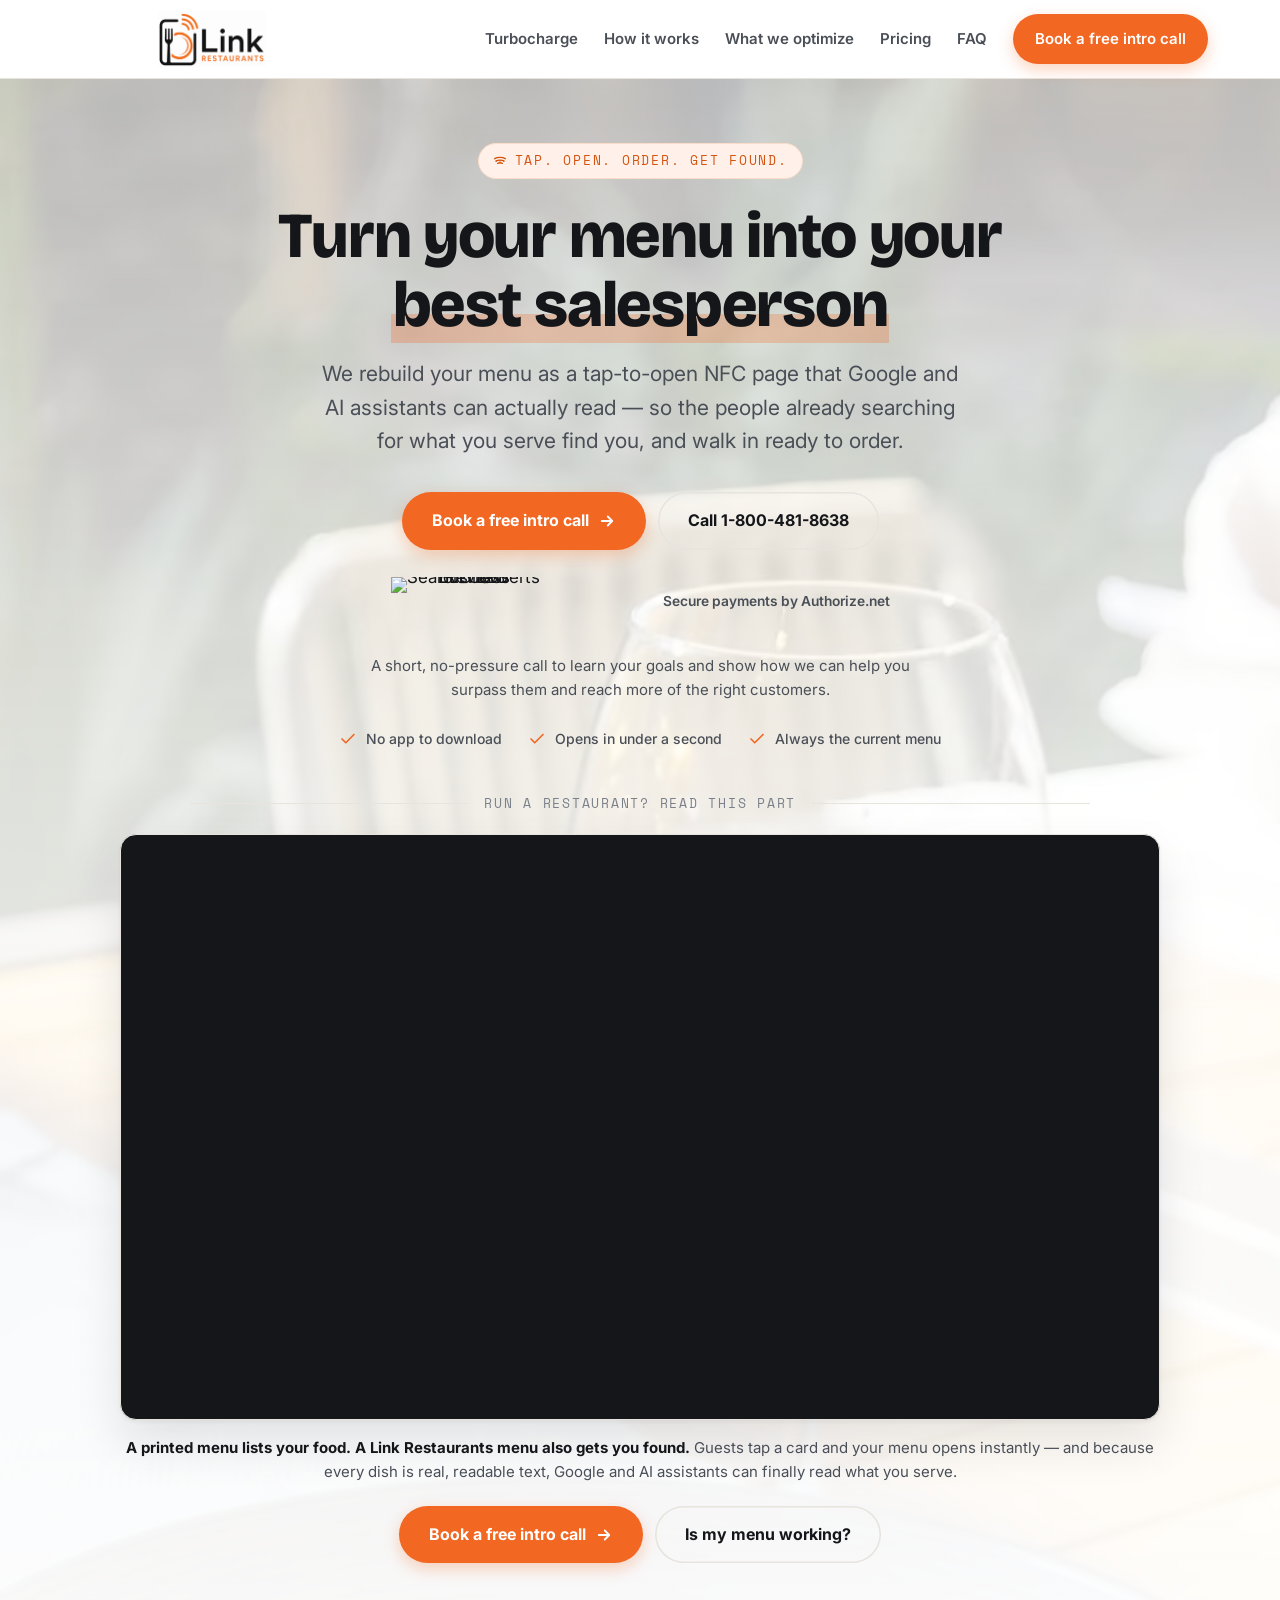
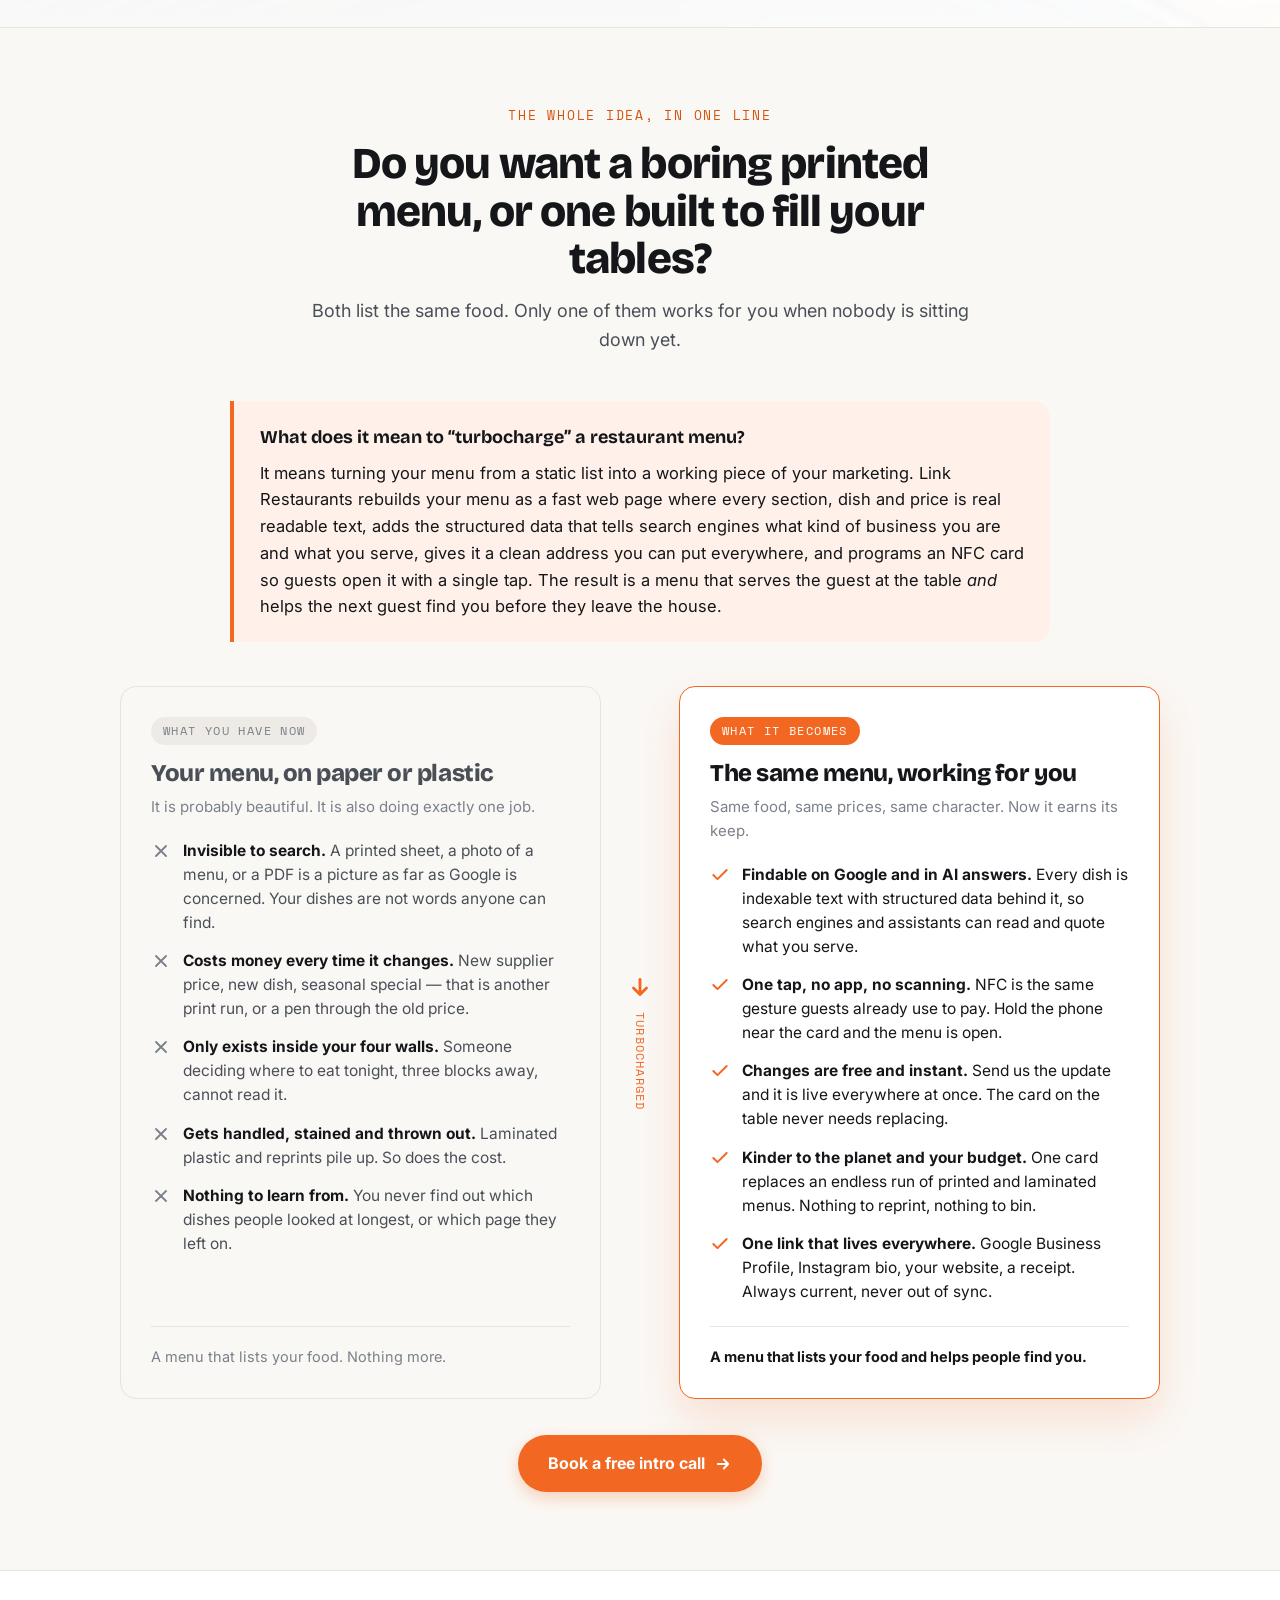
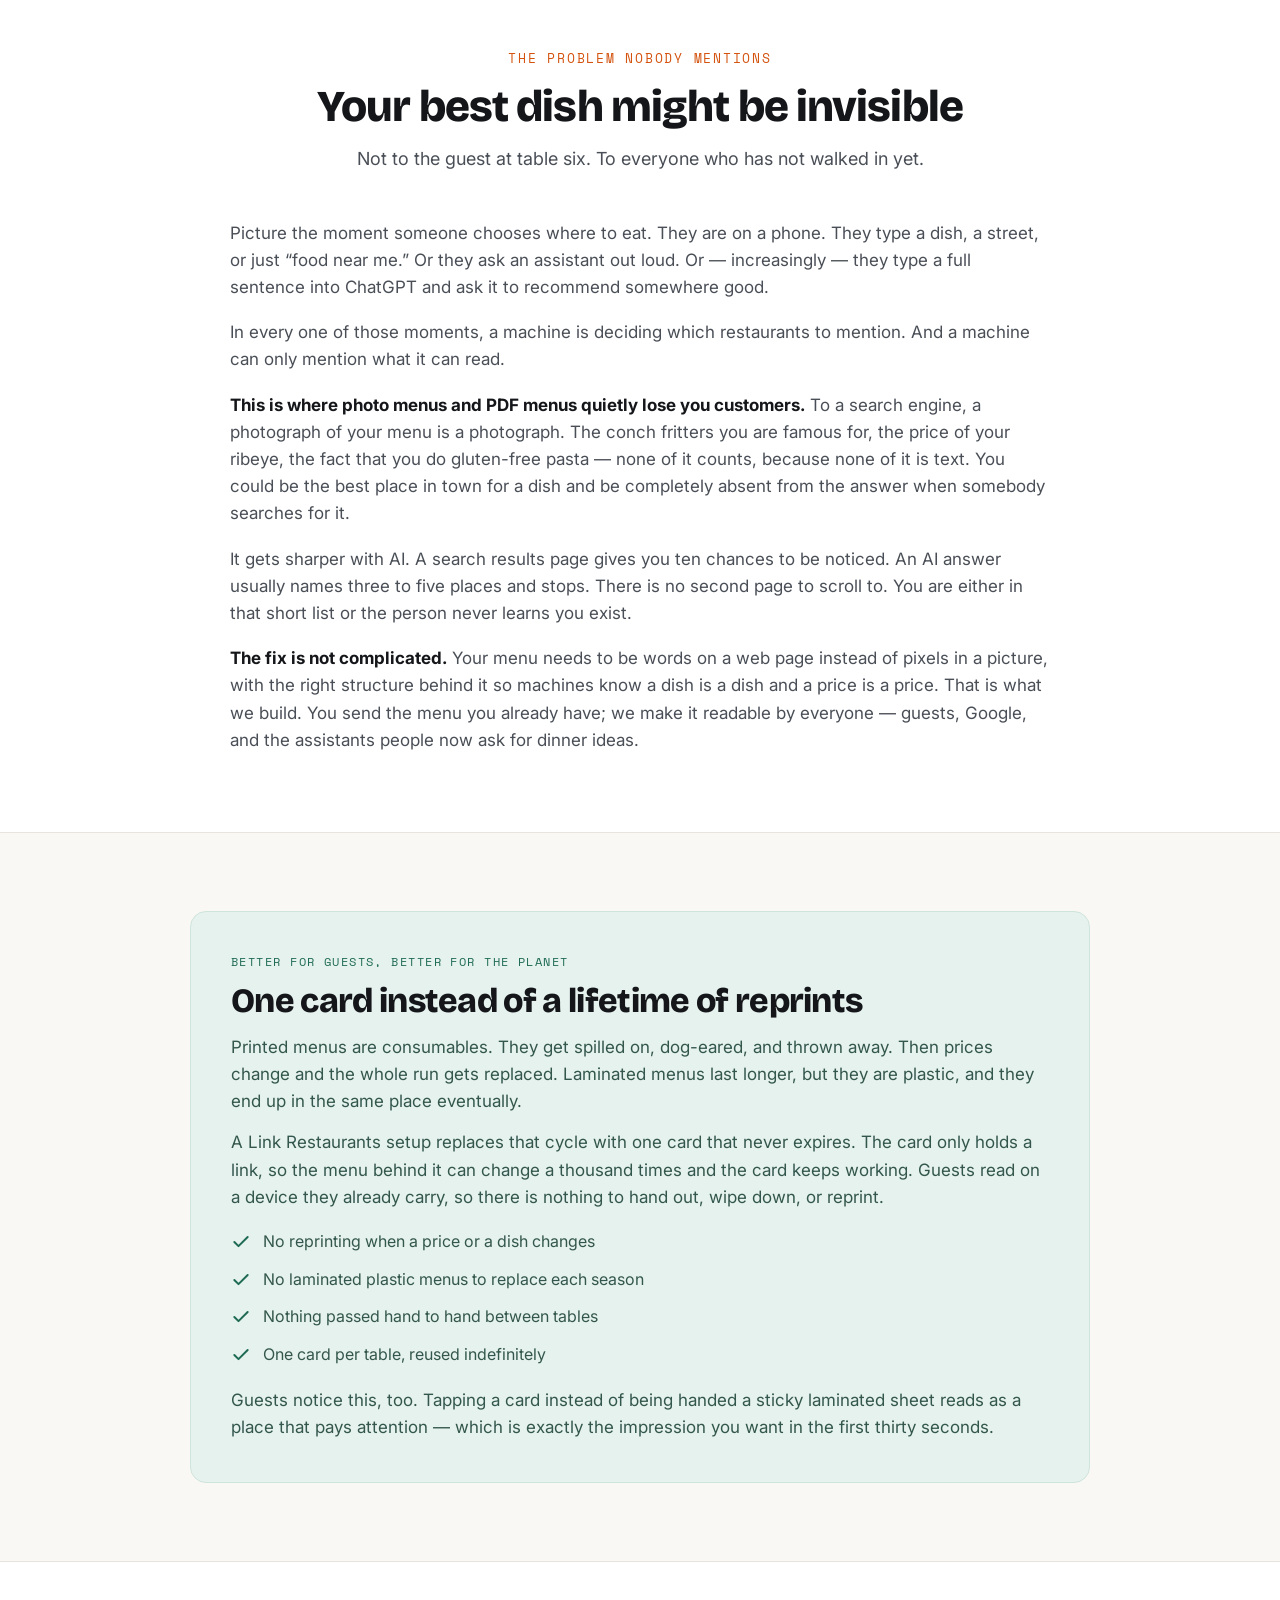
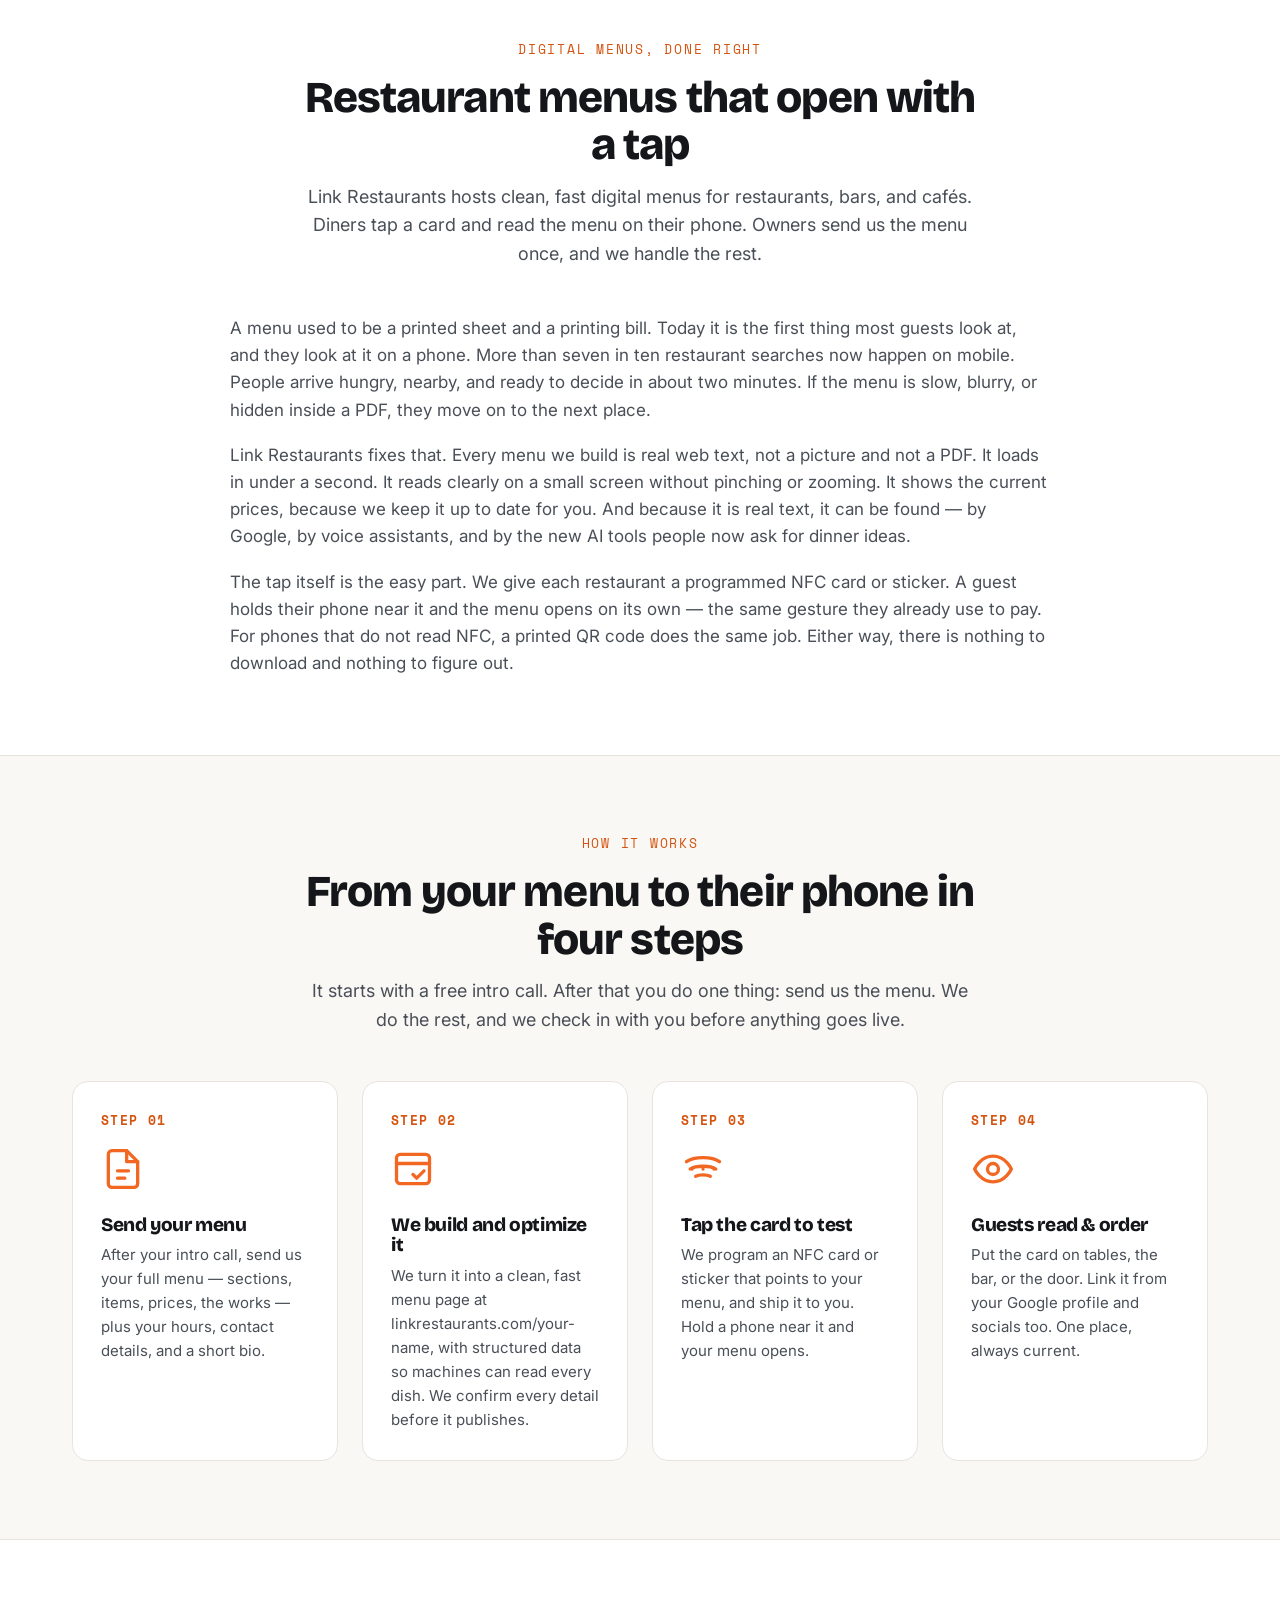
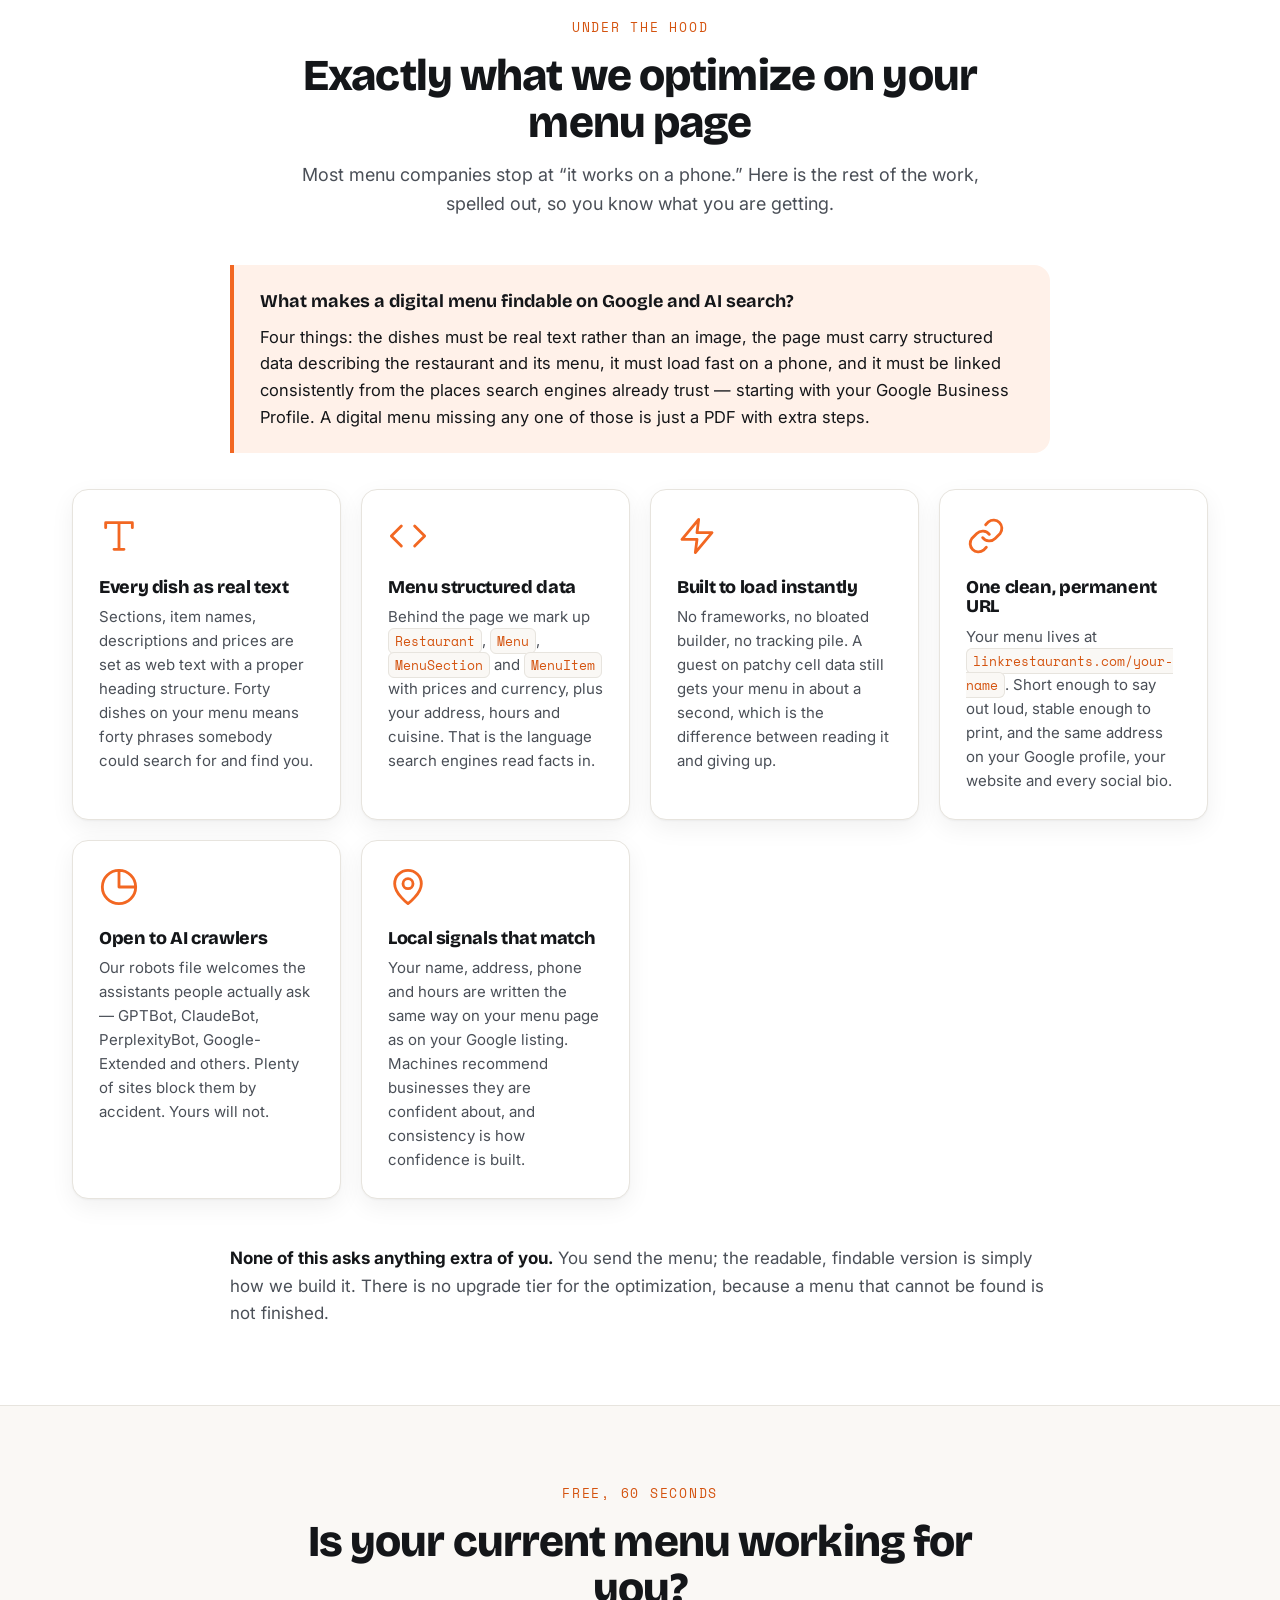
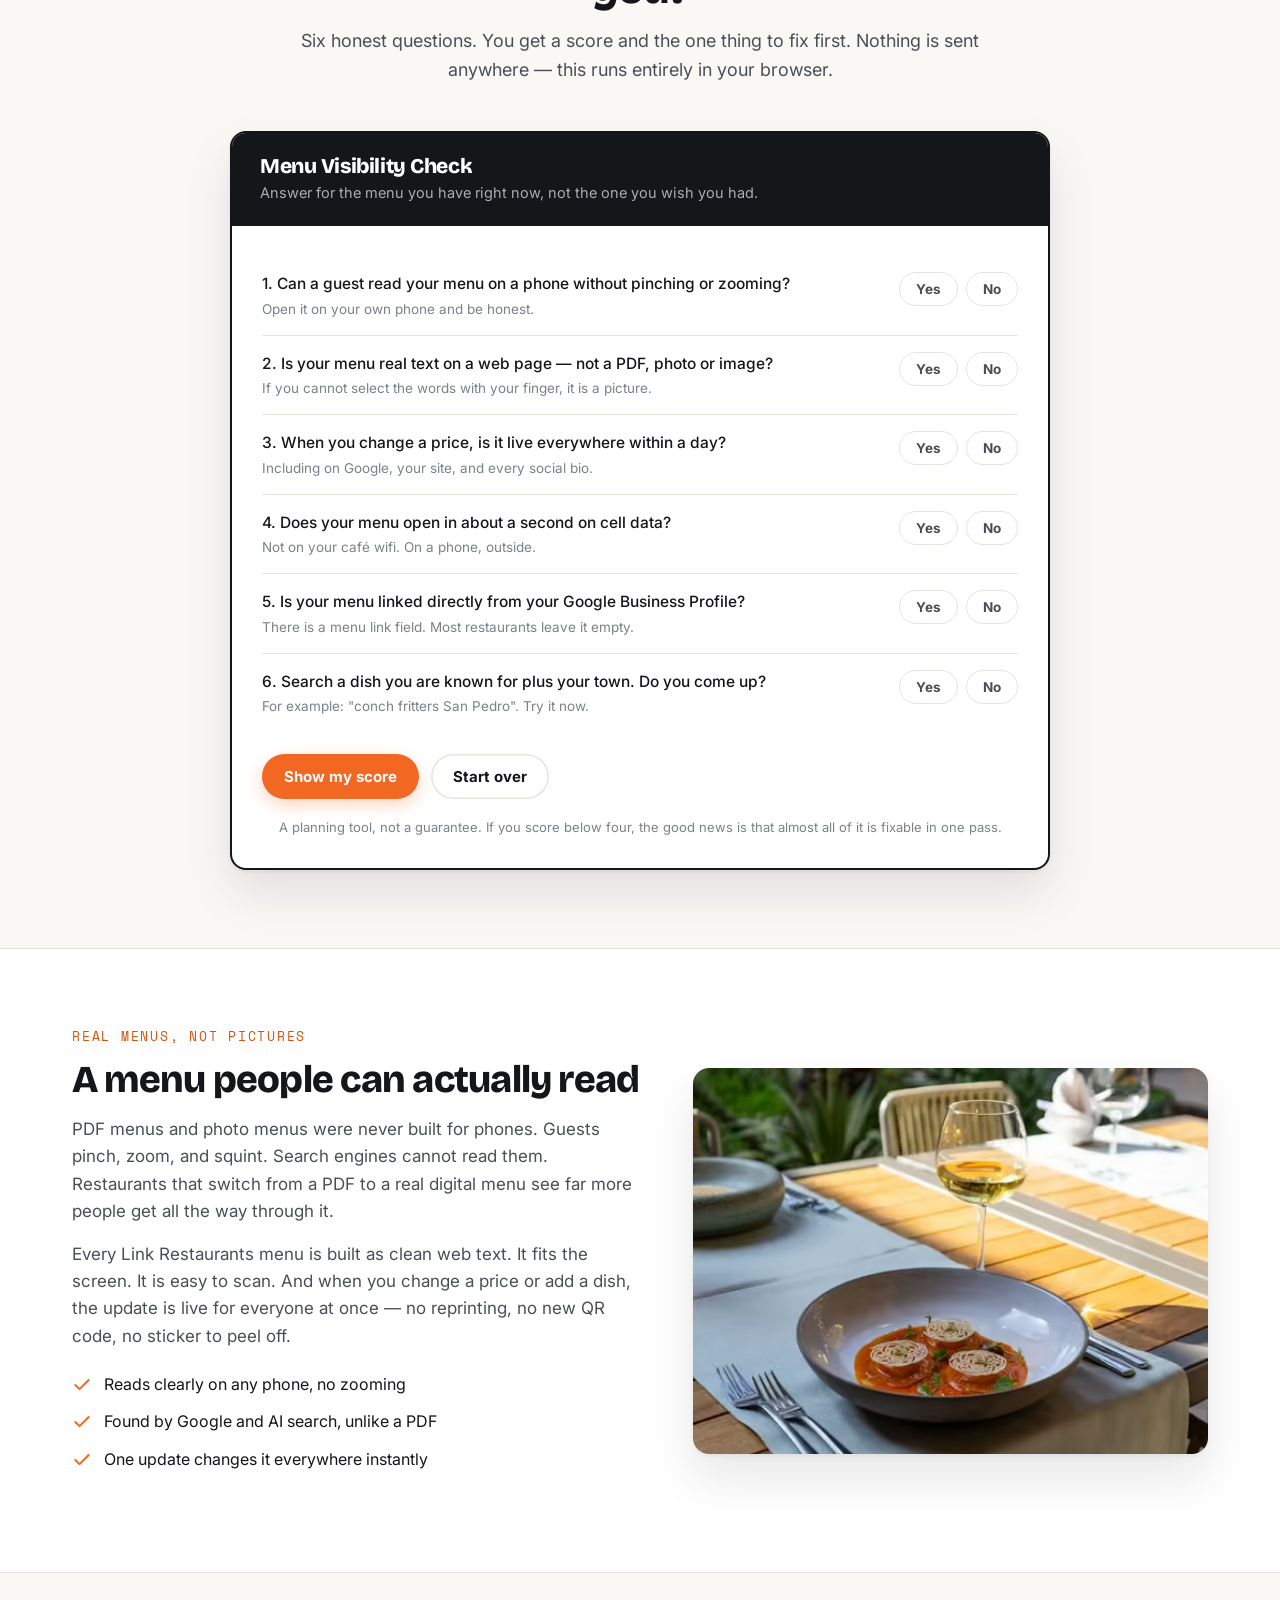
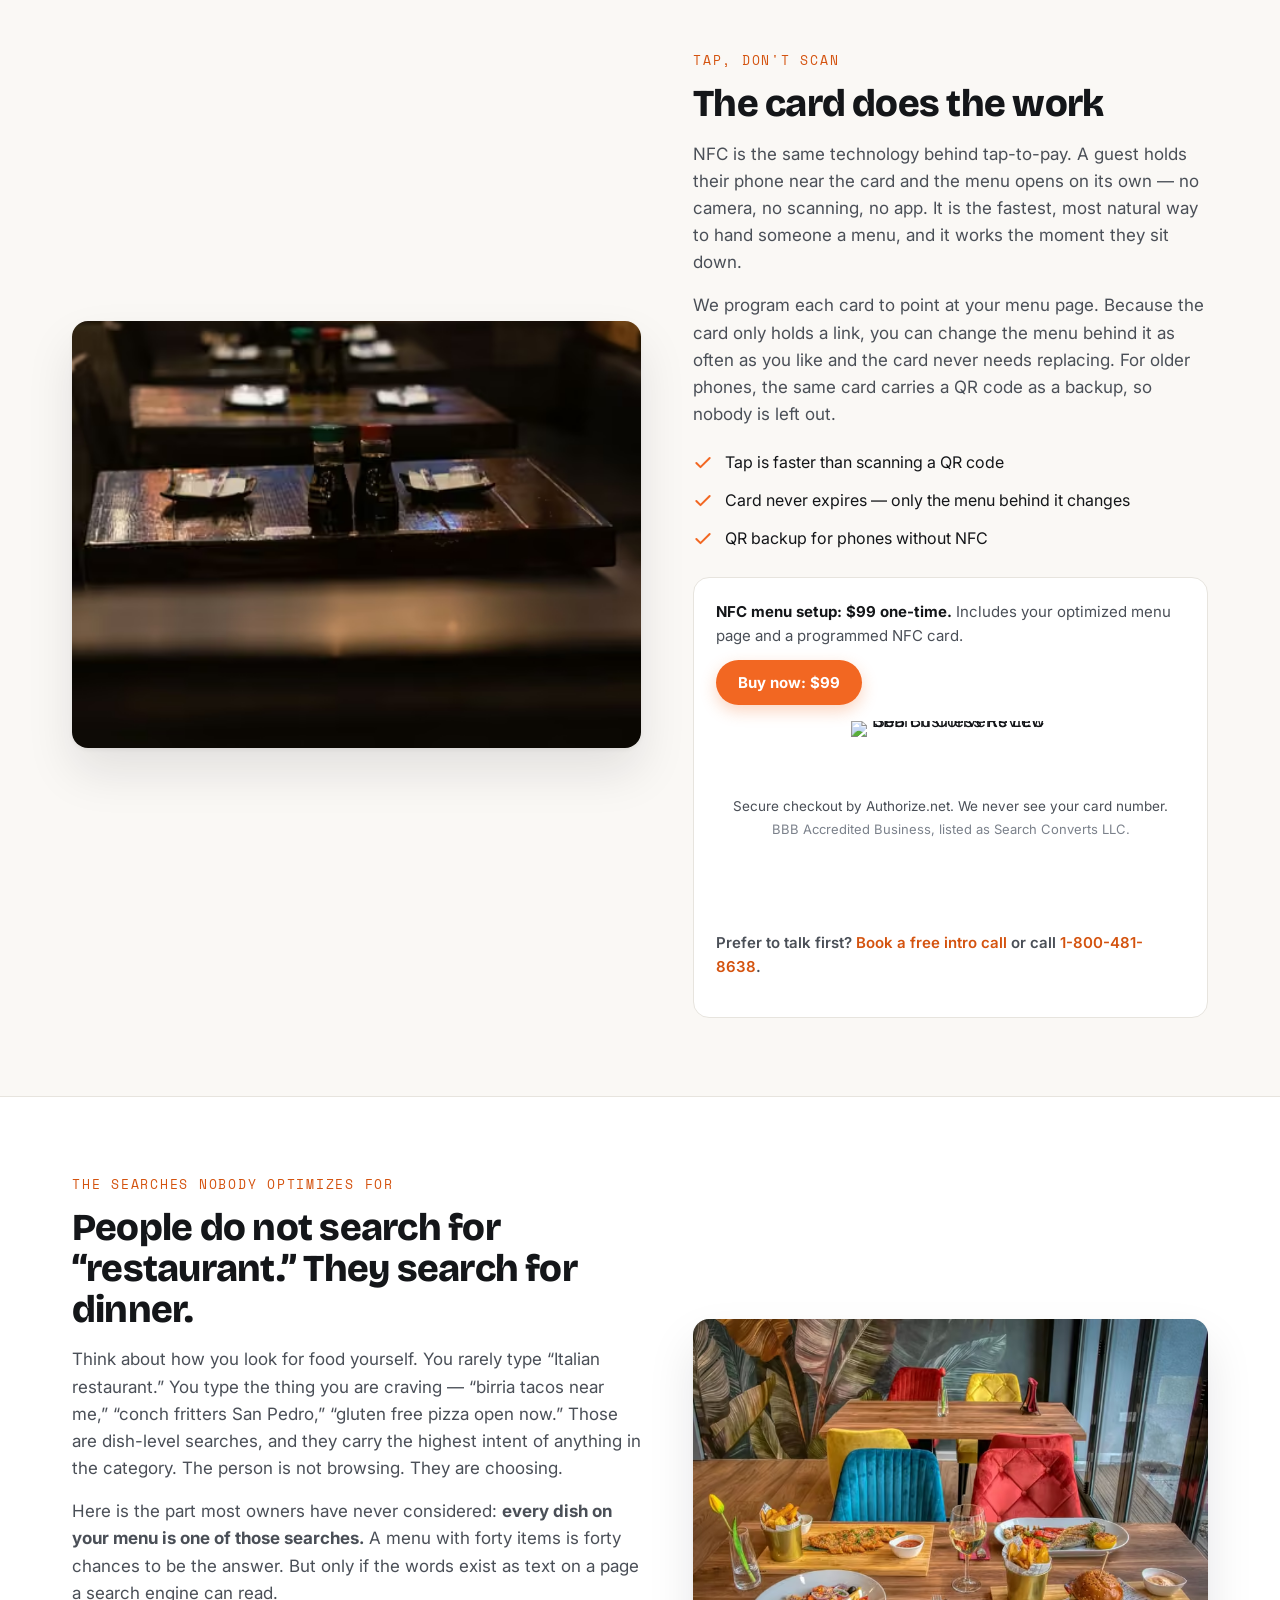
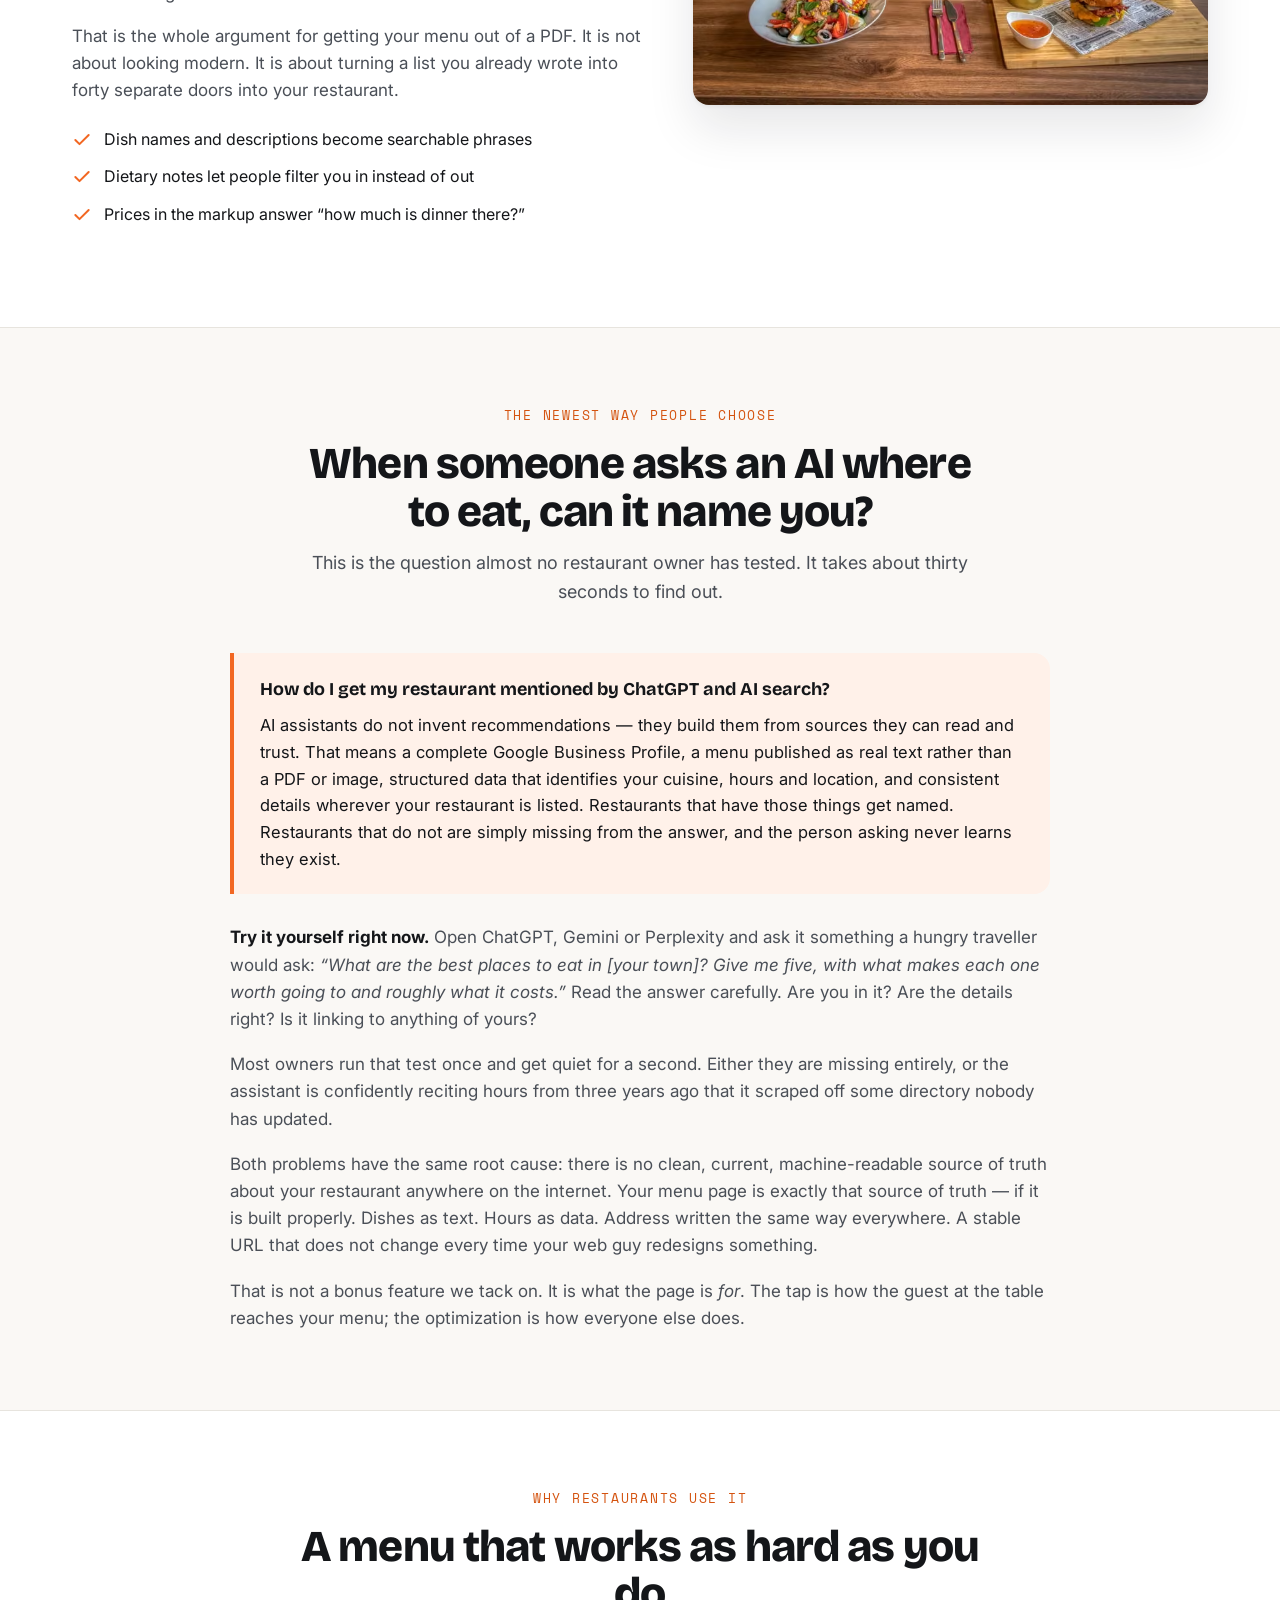
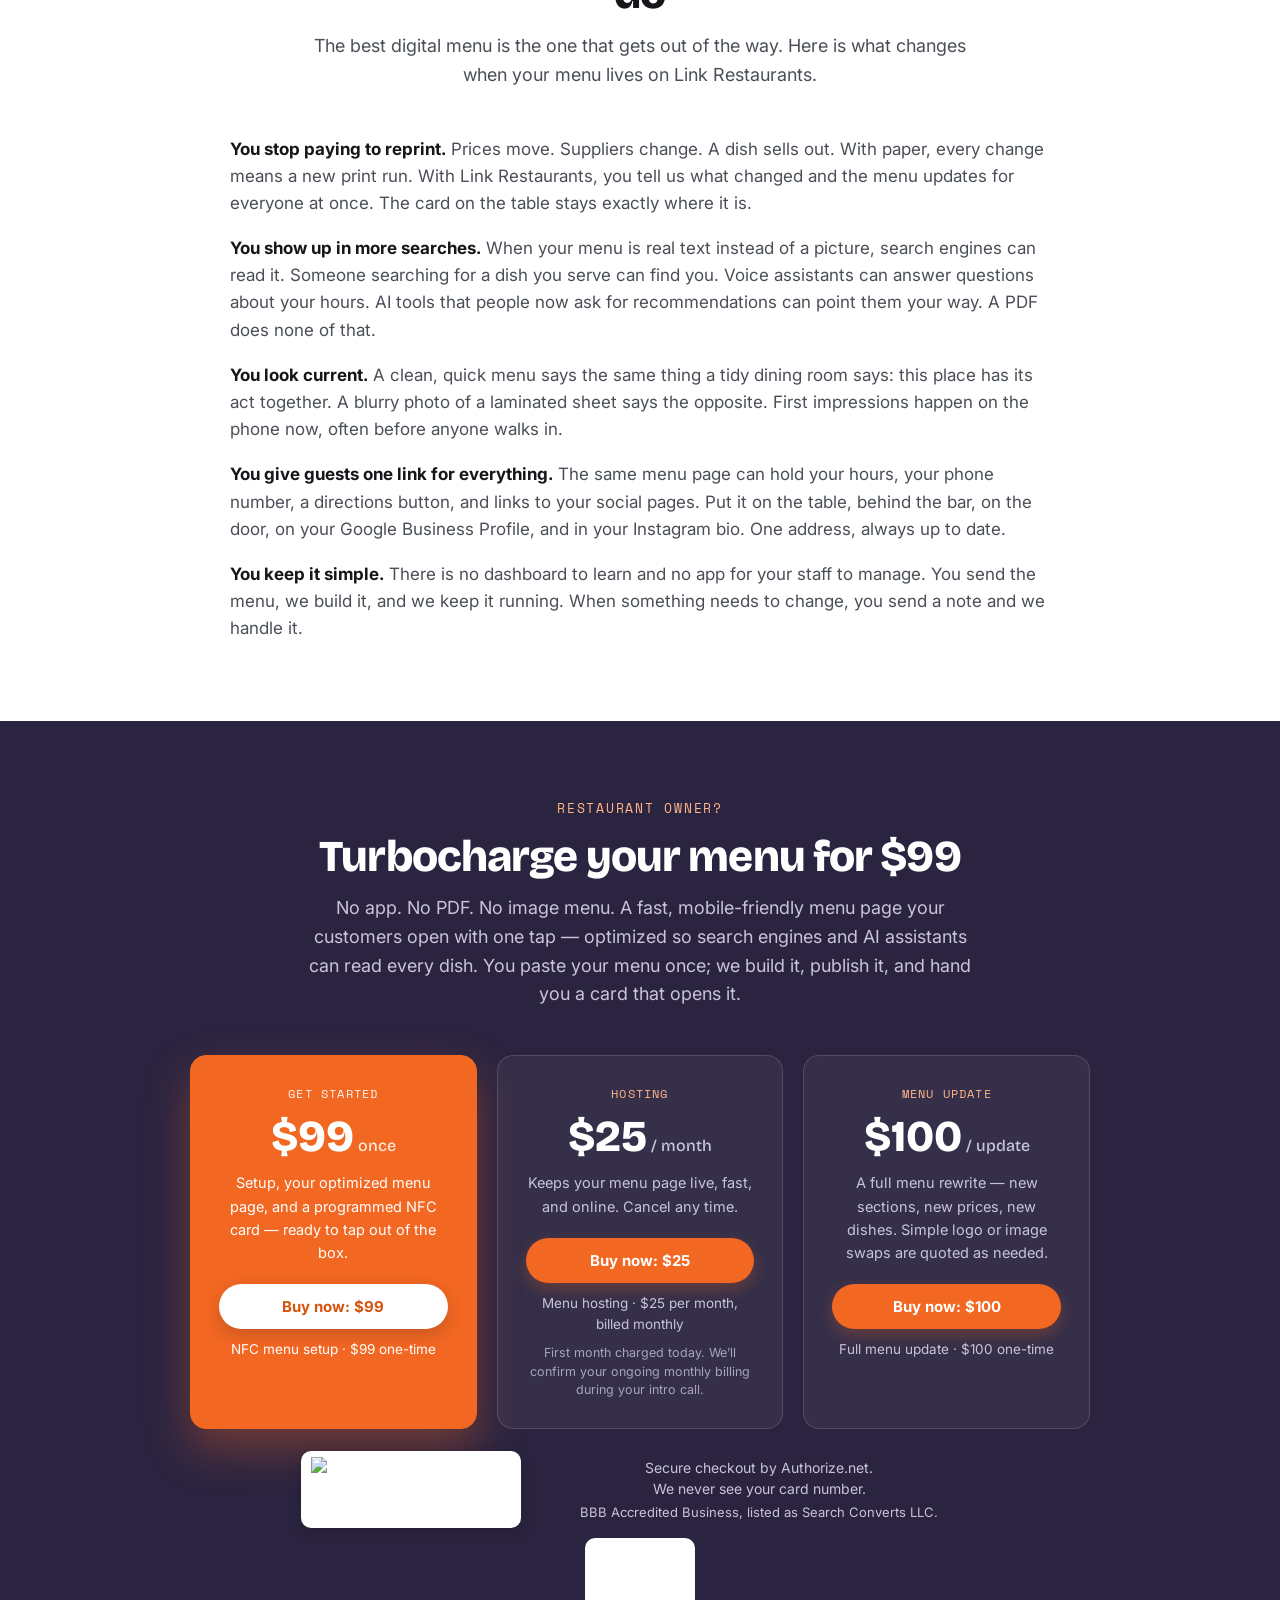
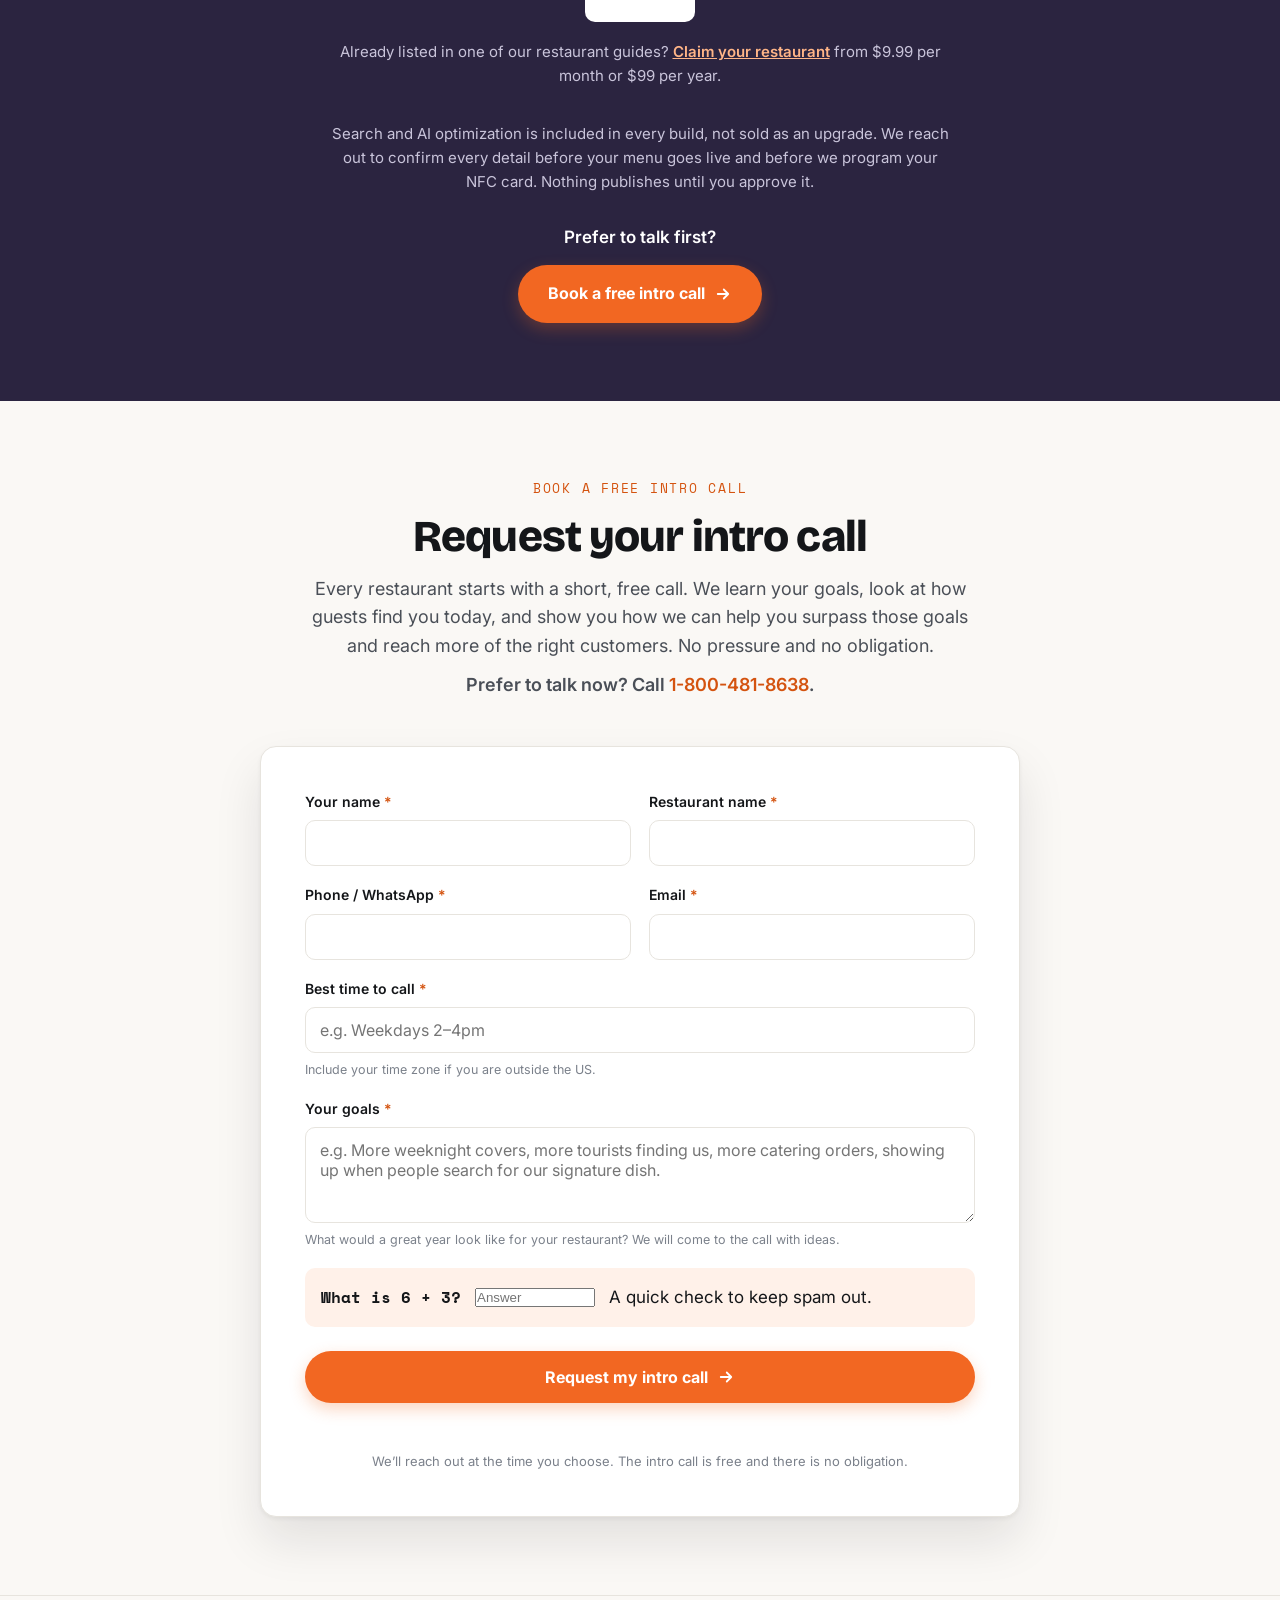
==== commit 748ede3e: "Restore instant Buy buttons (protected by account-level fraud filters) until the secure checkout eng" ====
--- a/index.html
+++ b/index.html
@@ -563,19 +563,6 @@
 .trust-foot{display:flex;flex-wrap:wrap;align-items:center;gap:8px 14px;margin:0 0 22px}
 .footer-brand .trust-foot{margin:18px 0 0}
 .trust-foot .trust-cap{font-size:13px;line-height:1.45;color:var(--ink-faint);text-wrap:balance}
-
-details.oreq-wrap>summary{list-style:none;cursor:pointer}
-details.oreq-wrap>summary::-webkit-details-marker{display:none}
-form.oreq{display:grid;gap:10px;margin:12px 0 0;text-align:left;background:#fff;color:var(--ink,#141619);border-radius:14px;padding:16px;box-shadow:0 6px 16px rgba(20,22,25,.12)}
-form.oreq label{display:flex;flex-direction:column;gap:4px;font-weight:600;font-size:14px;color:var(--ink,#141619);min-width:0}
-form.oreq input{font:inherit;font-size:16px;border:1px solid #cfcbd9;border-radius:10px;padding:10px 12px;min-height:46px;width:100%;min-width:0;box-sizing:border-box;background:#fff;color:var(--ink,#141619)}
-form.oreq .hp{position:absolute;left:-9999px;width:1px;height:1px;overflow:hidden}
-form.oreq .onote{margin:0;font-size:13.5px;line-height:1.45;color:#4a4f5a}
-.pay-form form.oreq .btn,.price-card.feature .pay-form form.oreq .btn,.price-card.feature .pay-form form.oreq .btn:hover{width:100%;background:var(--orange-deep,#d4530f);color:#fff;box-shadow:none}
-form.oreq .ostat:empty{display:none}
-form.oreq .ostat,#order-sent .ostat{font-weight:600;font-size:14px;border-radius:10px;padding:10px 12px;margin:0}
-.ostat.ok{background:#e7f6ec;color:#14532d}.ostat.err{background:#fdeaea;color:#8a1020}.ostat.wait{background:#eef3fb;color:#1d2b4f}
-#order-sent .ostat{max-width:640px;margin:0 auto 18px;text-align:center}
 </style>
 
 
@@ -987,11 +974,14 @@
           </ul>
           <div class="nfc-buy">
             <p class="pay-terms"><strong>NFC menu setup: $99 one-time.</strong> Includes your optimized menu page and a programmed NFC card.</p>
-            <details class="pay-form oreq-wrap"><summary class="btn">Request this: $99</summary><form class="oreq" method="post" action="#" data-a="aW5mbw==" data-b="ZXlldG9hZC5jb20=" data-c=""><input type="hidden" name="_subject" value="Order request — NFC menu setup — linkrestaurants.com"><input type="hidden" name="_template" value="table"><input type="hidden" name="_next" value="https://linkrestaurants.com/?requested=1#order-sent"><input type="hidden" name="plan" value="NFC menu setup"><input type="hidden" name="price" value="$99 one-time"><div class="hp" aria-hidden="true"><label>Leave this empty<input type="text" name="_honey" tabindex="-1" autocomplete="off"></label></div><label>Your name *<input type="text" name="name" required autocomplete="name"></label><label>Email *<input type="email" name="email" required autocomplete="email"></label><label>Phone *<input type="tel" name="phone" required autocomplete="tel" inputmode="tel"></label><label>Restaurant name *<input type="text" name="business" required autocomplete="organization"></label><label>Website (optional)<input type="url" name="website" autocomplete="url" placeholder="https://"></label><p class="onote">No card needed now. We&rsquo;ll email you a secure invoice within 1 business day.</p><button class="btn btn-block" type="submit">Send order request</button><div class="ostat" role="status" aria-live="polite"></div></form></details>
+            <form class="pay-form" method="post" action="https://Simplecheckout.authorize.net/payment/CatalogPayment.aspx">
+              <input type="hidden" name="LinkId" value="91a8af30-0a33-4b65-9ced-c646d3f48125">
+              <button type="submit" class="btn">Buy now: $99</button>
+            </form>
             <div class="trust-row">
               <span class="trust-seal"><a href="https://www.bbb.org/us/co/denver/profile/advertising-agencies/search-converts-llc-1296-90228702/#sealclick" target="_blank" rel="nofollow noopener" aria-label="Search Converts LLC BBB Business Review (opens BBB profile)"><img src="https://seal-alaskaoregonwesternwashington.bbb.org/seals/blue-seal-200-65-bbb-90228702.png" width="200" height="65" alt="Search Converts LLC BBB Business Review" loading="lazy" decoding="async"></a></span>
               <div class="trust-txt">
-                <p class="pay-secure">No card needed now. We email you a secure Authorize.net invoice within 1 business day. We never see your card number.</p>
+                <p class="pay-secure">Secure checkout by Authorize.net. We never see your card number.</p>
                 <p class="trust-cap">BBB Accredited Business, listed as Search Converts LLC.</p>
               </div>
               <div class="anet-seal" style="display:inline-block;flex:none;box-sizing:content-box;min-width:90px;min-height:72px;vertical-align:middle"><!-- (c) 2005, 2026. Authorize.Net is a registered trademark of CyberSource Corporation --> <div class="AuthorizeNetSeal"> <script type="text/javascript" language="javascript">var ANS_customer_id="2c88f8ff-07b2-4257-8917-e75f99310417";</script> <script type="text/javascript" language="javascript" src="https://verify.authorize.net:443/anetseal/seal.js" ></script> </div></div>
@@ -1080,28 +1070,36 @@
         <p>No app. No PDF. No image menu. A fast, mobile-friendly menu page your customers open with one tap — optimized so search engines and AI assistants can read every dish. You paste your menu once; we build it, publish it, and hand you a card that opens it.</p>
       </div>
 
-      <div id="order-sent"></div>
       <div class="price-grid">
         <div class="price-card feature reveal">
           <div class="plabel">Get started</div>
           <div class="amt">$99<small> once</small></div>
           <div class="pdesc">Setup, your optimized menu page, and a programmed NFC card — ready to tap out of the box.</div>
-          <details class="pay-form oreq-wrap"><summary class="btn btn-block">Request this: $99</summary><form class="oreq" method="post" action="#" data-a="aW5mbw==" data-b="ZXlldG9hZC5jb20=" data-c=""><input type="hidden" name="_subject" value="Order request — NFC menu setup — linkrestaurants.com"><input type="hidden" name="_template" value="table"><input type="hidden" name="_next" value="https://linkrestaurants.com/?requested=1#order-sent"><input type="hidden" name="plan" value="NFC menu setup"><input type="hidden" name="price" value="$99 one-time"><div class="hp" aria-hidden="true"><label>Leave this empty<input type="text" name="_honey" tabindex="-1" autocomplete="off"></label></div><label>Your name *<input type="text" name="name" required autocomplete="name"></label><label>Email *<input type="email" name="email" required autocomplete="email"></label><label>Phone *<input type="tel" name="phone" required autocomplete="tel" inputmode="tel"></label><label>Restaurant name *<input type="text" name="business" required autocomplete="organization"></label><label>Website (optional)<input type="url" name="website" autocomplete="url" placeholder="https://"></label><p class="onote">No card needed now. We&rsquo;ll email you a secure invoice within 1 business day.</p><button class="btn btn-block" type="submit">Send order request</button><div class="ostat" role="status" aria-live="polite"></div></form></details>
+          <form class="pay-form" method="post" action="https://Simplecheckout.authorize.net/payment/CatalogPayment.aspx">
+            <input type="hidden" name="LinkId" value="91a8af30-0a33-4b65-9ced-c646d3f48125">
+            <button type="submit" class="btn btn-block">Buy now: $99</button>
+          </form>
           <p class="pay-terms">NFC menu setup &middot; $99 one-time</p>
         </div>
         <div class="price-card reveal">
           <div class="plabel">Hosting</div>
           <div class="amt">$25<small> / month</small></div>
           <div class="pdesc">Keeps your menu page live, fast, and online. Cancel any time.</div>
-          <details class="pay-form oreq-wrap"><summary class="btn btn-block">Request this: $25/mo</summary><form class="oreq" method="post" action="#" data-a="aW5mbw==" data-b="ZXlldG9hZC5jb20=" data-c=""><input type="hidden" name="_subject" value="Order request — Menu hosting — linkrestaurants.com"><input type="hidden" name="_template" value="table"><input type="hidden" name="_next" value="https://linkrestaurants.com/?requested=1#order-sent"><input type="hidden" name="plan" value="Menu hosting"><input type="hidden" name="price" value="$25/mo"><div class="hp" aria-hidden="true"><label>Leave this empty<input type="text" name="_honey" tabindex="-1" autocomplete="off"></label></div><label>Your name *<input type="text" name="name" required autocomplete="name"></label><label>Email *<input type="email" name="email" required autocomplete="email"></label><label>Phone *<input type="tel" name="phone" required autocomplete="tel" inputmode="tel"></label><label>Restaurant name *<input type="text" name="business" required autocomplete="organization"></label><label>Website (optional)<input type="url" name="website" autocomplete="url" placeholder="https://"></label><p class="onote">No card needed now. We&rsquo;ll email you a secure invoice within 1 business day.</p><button class="btn btn-block" type="submit">Send order request</button><div class="ostat" role="status" aria-live="polite"></div></form></details>
+          <form class="pay-form" method="post" action="https://Simplecheckout.authorize.net/payment/CatalogPayment.aspx">
+            <input type="hidden" name="LinkId" value="084655e0-4eba-4dc6-8180-c22dc4f3a392">
+            <button type="submit" class="btn btn-block">Buy now: $25</button>
+          </form>
           <p class="pay-terms">Menu hosting &middot; $25 per month, billed monthly</p>
-          <p class="pay-note">Nothing is charged until you pay the invoice we email you. We&rsquo;ll confirm your ongoing monthly billing during your intro call.</p>
+          <p class="pay-note">First month charged today. We&rsquo;ll confirm your ongoing monthly billing during your intro call.</p>
         </div>
         <div class="price-card reveal">
           <div class="plabel">Menu update</div>
           <div class="amt">$100<small> / update</small></div>
           <div class="pdesc">A full menu rewrite — new sections, new prices, new dishes. Simple logo or image swaps are quoted as needed.</div>
-          <details class="pay-form oreq-wrap"><summary class="btn btn-block">Request this: $100</summary><form class="oreq" method="post" action="#" data-a="aW5mbw==" data-b="ZXlldG9hZC5jb20=" data-c=""><input type="hidden" name="_subject" value="Order request — Full menu update — linkrestaurants.com"><input type="hidden" name="_template" value="table"><input type="hidden" name="_next" value="https://linkrestaurants.com/?requested=1#order-sent"><input type="hidden" name="plan" value="Full menu update"><input type="hidden" name="price" value="$100 one-time"><div class="hp" aria-hidden="true"><label>Leave this empty<input type="text" name="_honey" tabindex="-1" autocomplete="off"></label></div><label>Your name *<input type="text" name="name" required autocomplete="name"></label><label>Email *<input type="email" name="email" required autocomplete="email"></label><label>Phone *<input type="tel" name="phone" required autocomplete="tel" inputmode="tel"></label><label>Restaurant name *<input type="text" name="business" required autocomplete="organization"></label><label>Website (optional)<input type="url" name="website" autocomplete="url" placeholder="https://"></label><p class="onote">No card needed now. We&rsquo;ll email you a secure invoice within 1 business day.</p><button class="btn btn-block" type="submit">Send order request</button><div class="ostat" role="status" aria-live="polite"></div></form></details>
+          <form class="pay-form" method="post" action="https://Simplecheckout.authorize.net/payment/CatalogPayment.aspx">
+            <input type="hidden" name="LinkId" value="5279fb56-6f96-4910-a37e-c122a0ed36a8">
+            <button type="submit" class="btn btn-block">Buy now: $100</button>
+          </form>
           <p class="pay-terms">Full menu update &middot; $100 one-time</p>
         </div>
       </div>
@@ -1109,7 +1107,7 @@
       <div class="trust-row trust-dark reveal">
         <span class="trust-seal"><a href="https://www.bbb.org/us/co/denver/profile/advertising-agencies/search-converts-llc-1296-90228702/#sealclick" target="_blank" rel="nofollow noopener" aria-label="Search Converts LLC BBB Business Review (opens BBB profile)"><img src="https://seal-alaskaoregonwesternwashington.bbb.org/seals/blue-seal-200-65-bbb-90228702.png" width="200" height="65" alt="Search Converts LLC BBB Business Review" loading="lazy" decoding="async"></a></span>
         <div class="trust-txt">
-          <p class="pay-secure">No card needed now. We email you a secure Authorize.net invoice within 1 business day. We never see your card number.</p>
+          <p class="pay-secure">Secure checkout by Authorize.net. We never see your card number.</p>
           <p class="trust-cap">BBB Accredited Business, listed as Search Converts LLC.</p>
         </div>
         <div class="anet-seal" style="display:inline-block;flex:none;box-sizing:content-box;min-width:90px;min-height:72px;vertical-align:middle;background:#fff;padding:6px 10px;border-radius:10px"><!-- (c) 2005, 2026. Authorize.Net is a registered trademark of CyberSource Corporation --> <div class="AuthorizeNetSeal"> <script type="text/javascript" language="javascript">var ANS_customer_id="2c88f8ff-07b2-4257-8917-e75f99310417";</script> <script type="text/javascript" language="javascript" src="https://verify.authorize.net:443/anetseal/seal.js" ></script> </div></div>
@@ -1819,21 +1817,5 @@
 }
 </script>
 <script>document.querySelectorAll("a.eml").forEach(function(a){var e=atob(a.dataset.a)+String.fromCharCode(64)+atob(a.dataset.b);a.href="mailto:"+e;if(a.hasAttribute("data-show"))a.textContent=e;});</script>
-<script>/* order-request forms (replaced Authorize.net buy buttons 2026-10-26) */
-(function(){var d=document,t0=Date.now();
-function b64(s){try{return s?atob(s):''}catch(e){return ''}}
-function say(el,c,m){if(!el)return;el.className='ostat '+c;el.textContent=m}
-Array.prototype.forEach.call(d.querySelectorAll('form.oreq'),function(f){var st=f.querySelector('.ostat'),btn=f.querySelector('button[type=submit]');
-f.addEventListener('submit',function(e){e.preventDefault();
-var hp=f.querySelector('input[name=_honey]');if(hp&&hp.value){say(st,'ok','Thanks. Your request was sent.');f.reset();return}
-if(Date.now()-t0<3000){say(st,'err','Please take a moment to fill in the form, then send it again.');return}
-if(f.checkValidity&&!f.checkValidity()){if(f.reportValidity)f.reportValidity();return}
-var ph=f.querySelector('input[name=phone]'),dg=ph?ph.value.replace(/\D/g,''):'';if(dg.length<10||dg.length>15){say(st,'err','Please enter a phone number with area code.');if(ph)ph.focus();return}
-var to=b64(f.getAttribute('data-a'))+String.fromCharCode(64)+b64(f.getAttribute('data-b'))+b64(f.getAttribute('data-c'));
-f.setAttribute('action','https://formsubmit.co/'+to);if(btn)btn.disabled=true;say(st,'wait','Sending…');
-HTMLFormElement.prototype.submit.call(f)})});
-window.addEventListener('pageshow',function(){Array.prototype.forEach.call(d.querySelectorAll('form.oreq button[type=submit]'),function(b){b.disabled=false})});
-if(/[?&]requested=1(&|$)/.test(location.search)){var a=d.getElementById('order-sent');if(a){a.innerHTML='<div class="ostat ok" role="status">Thanks. We received your order request and will email you a secure invoice within 1 business day.</div>';a.scrollIntoView({block:'center'})}}
-})();</script>
 </body>
 </html>
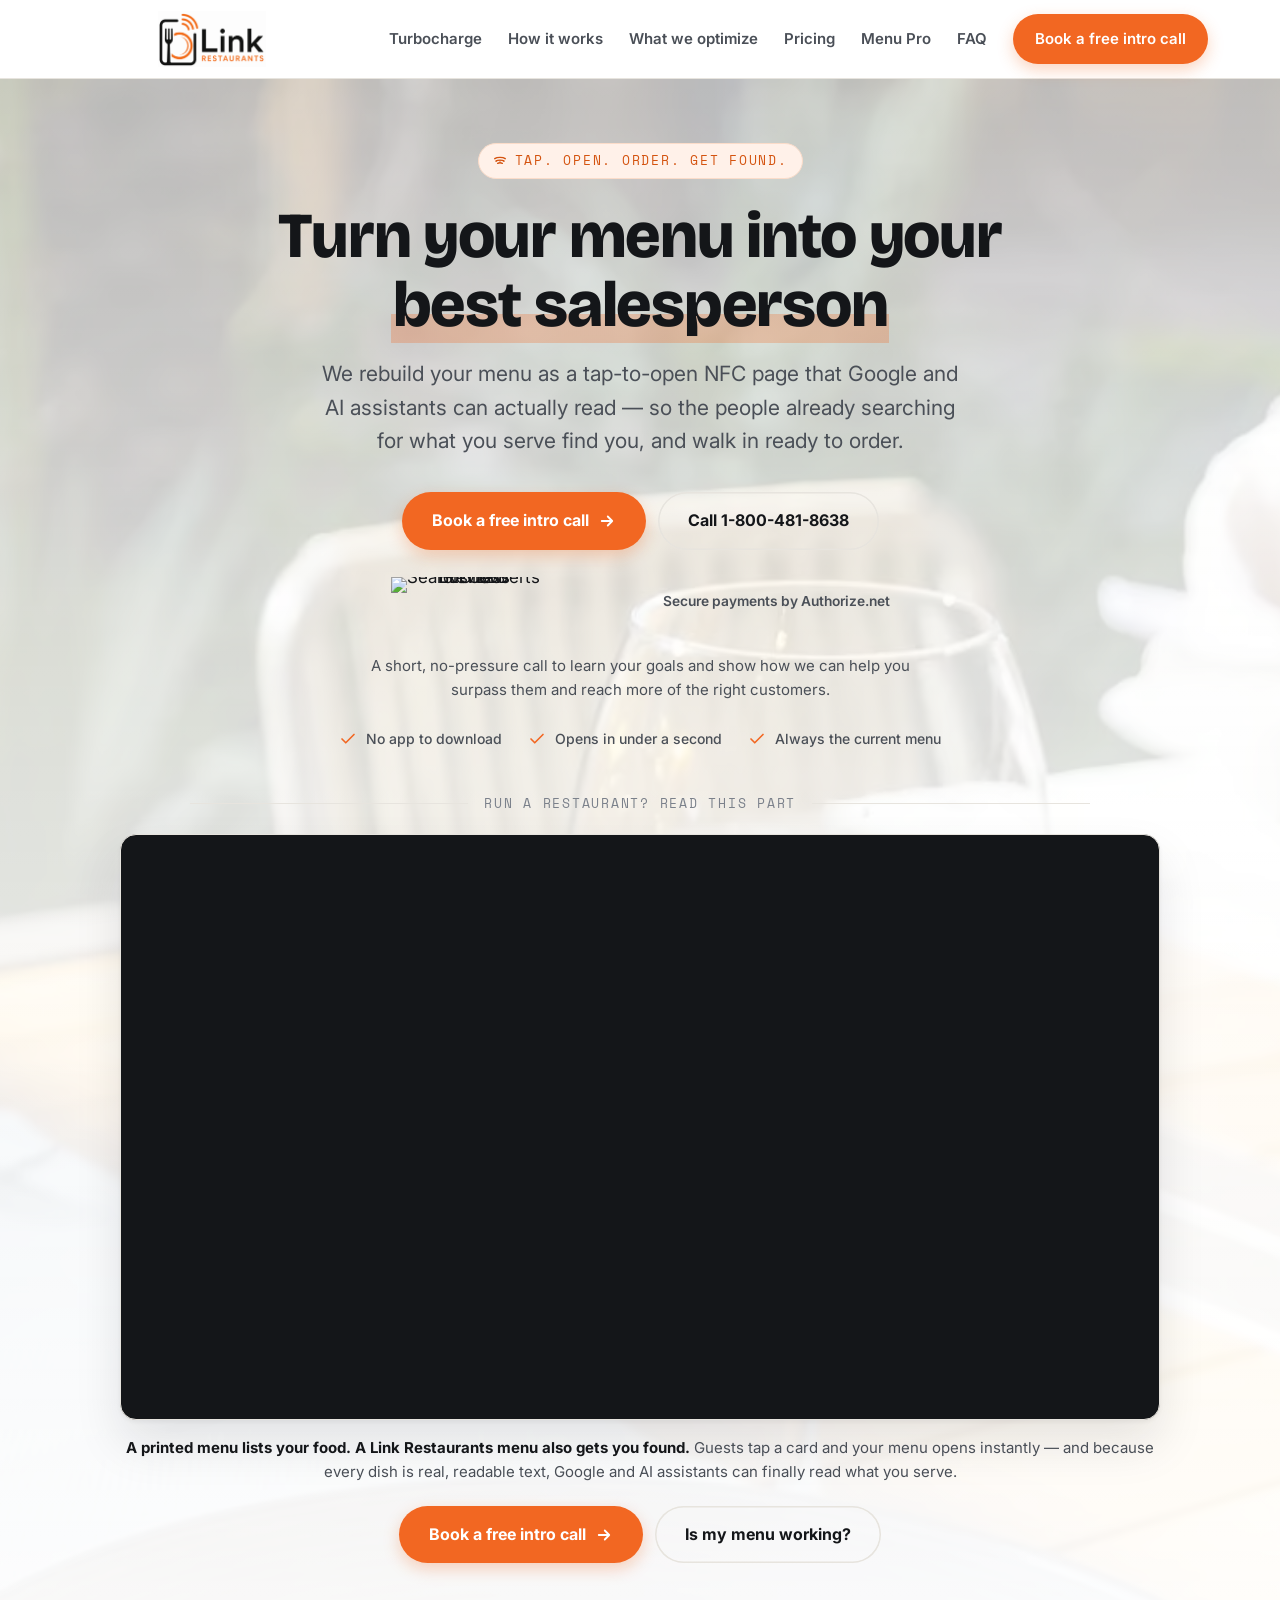
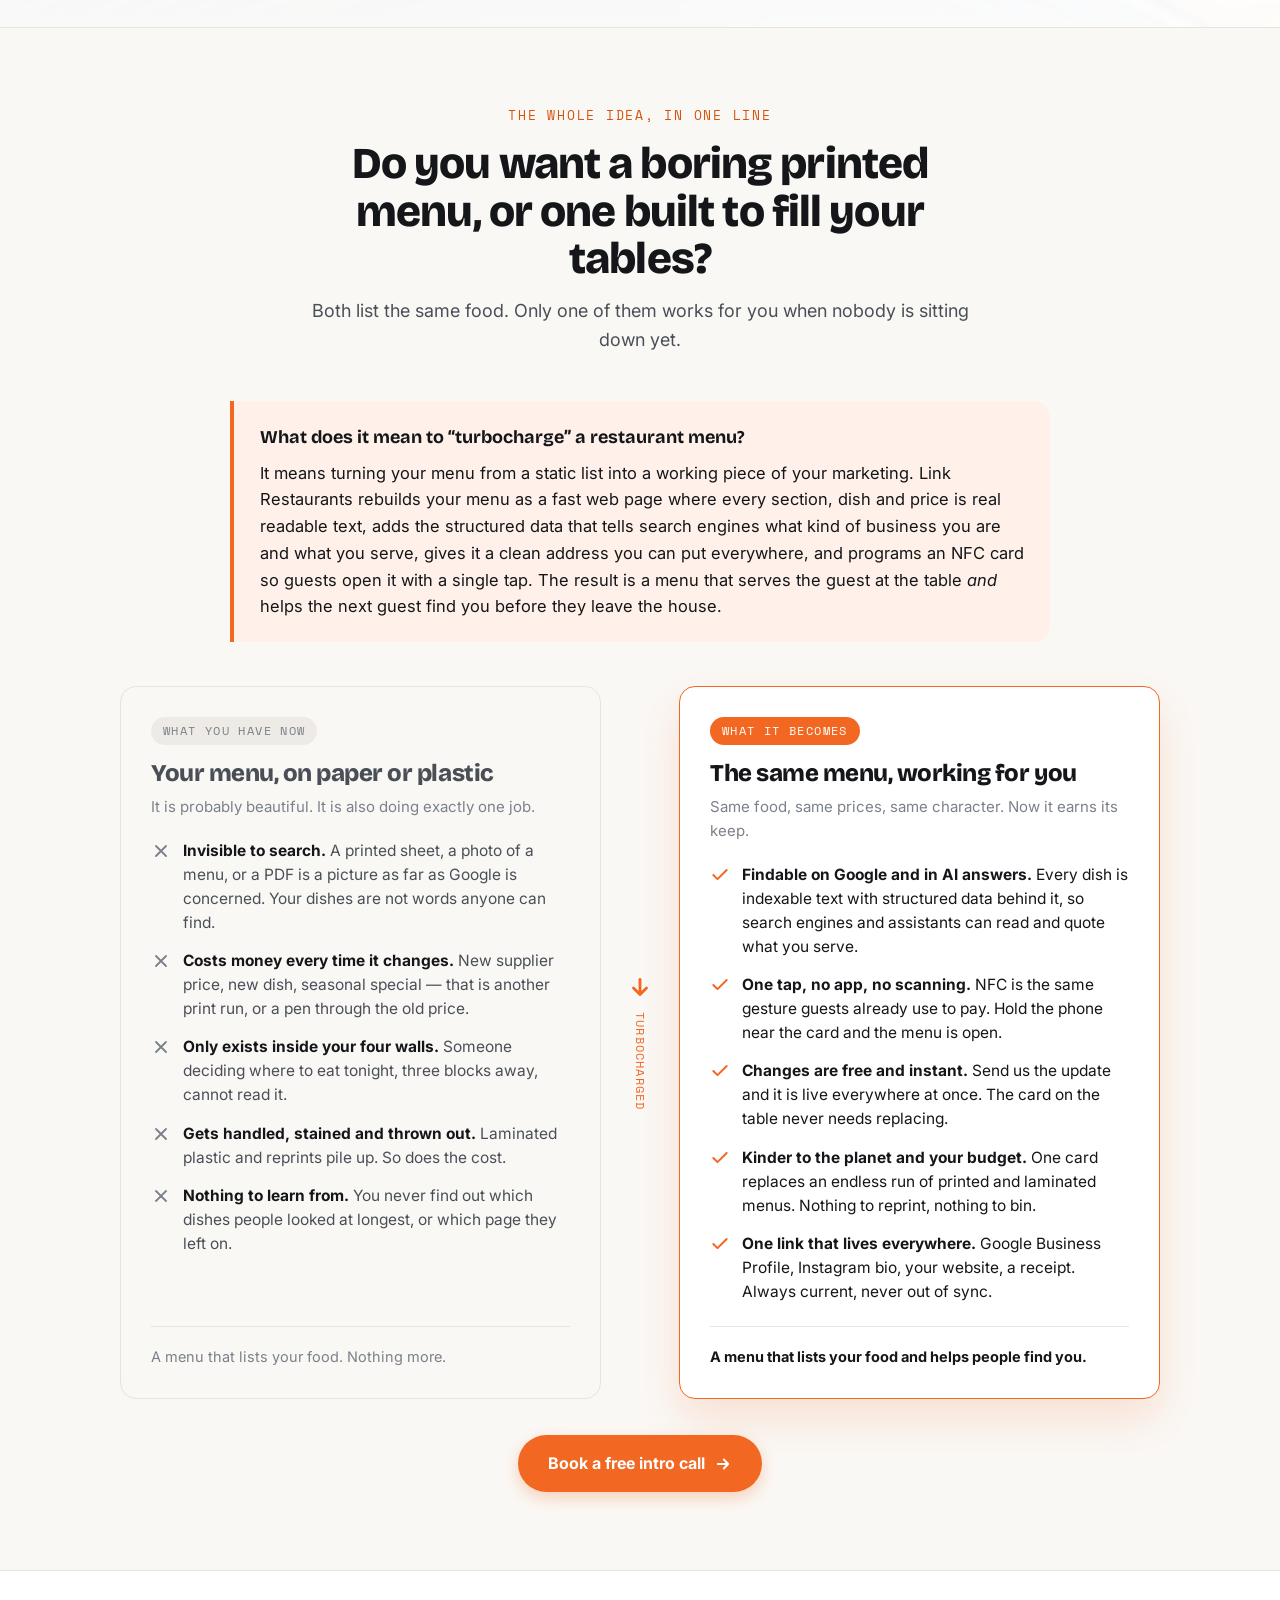
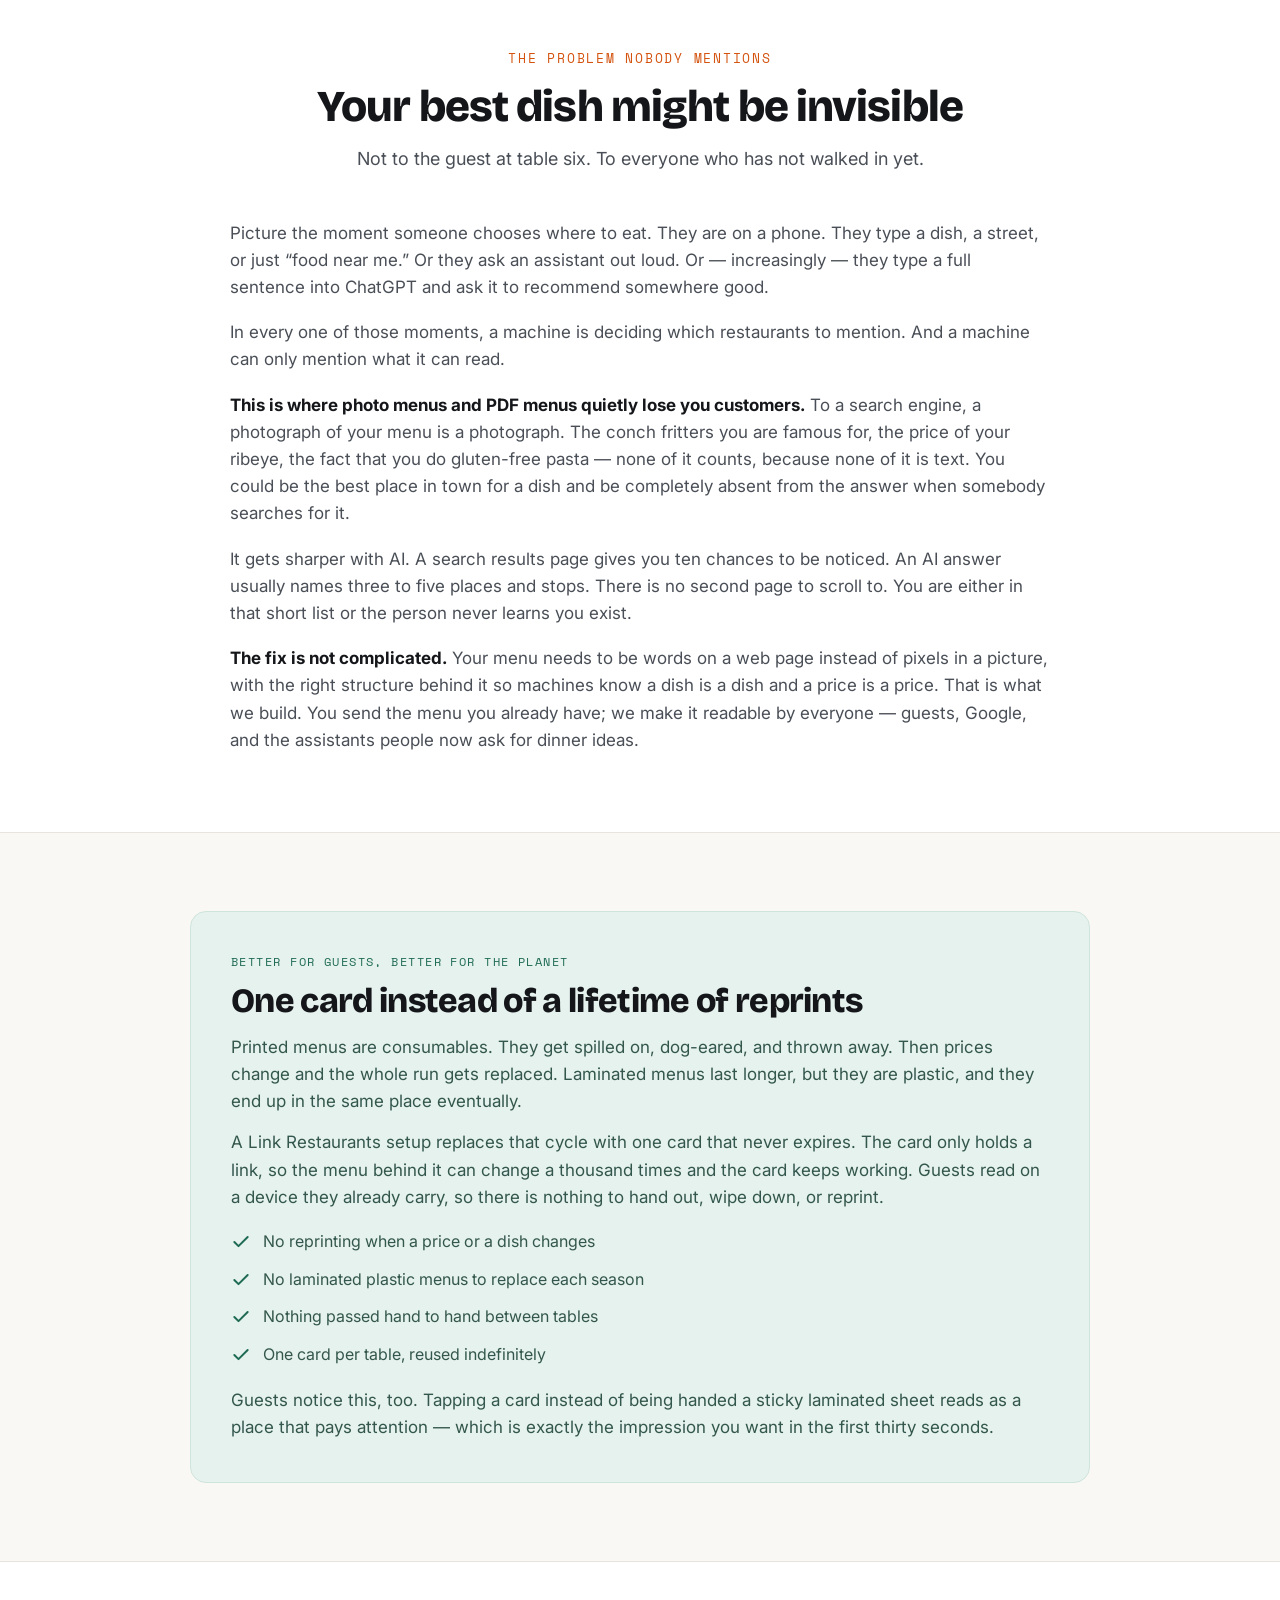
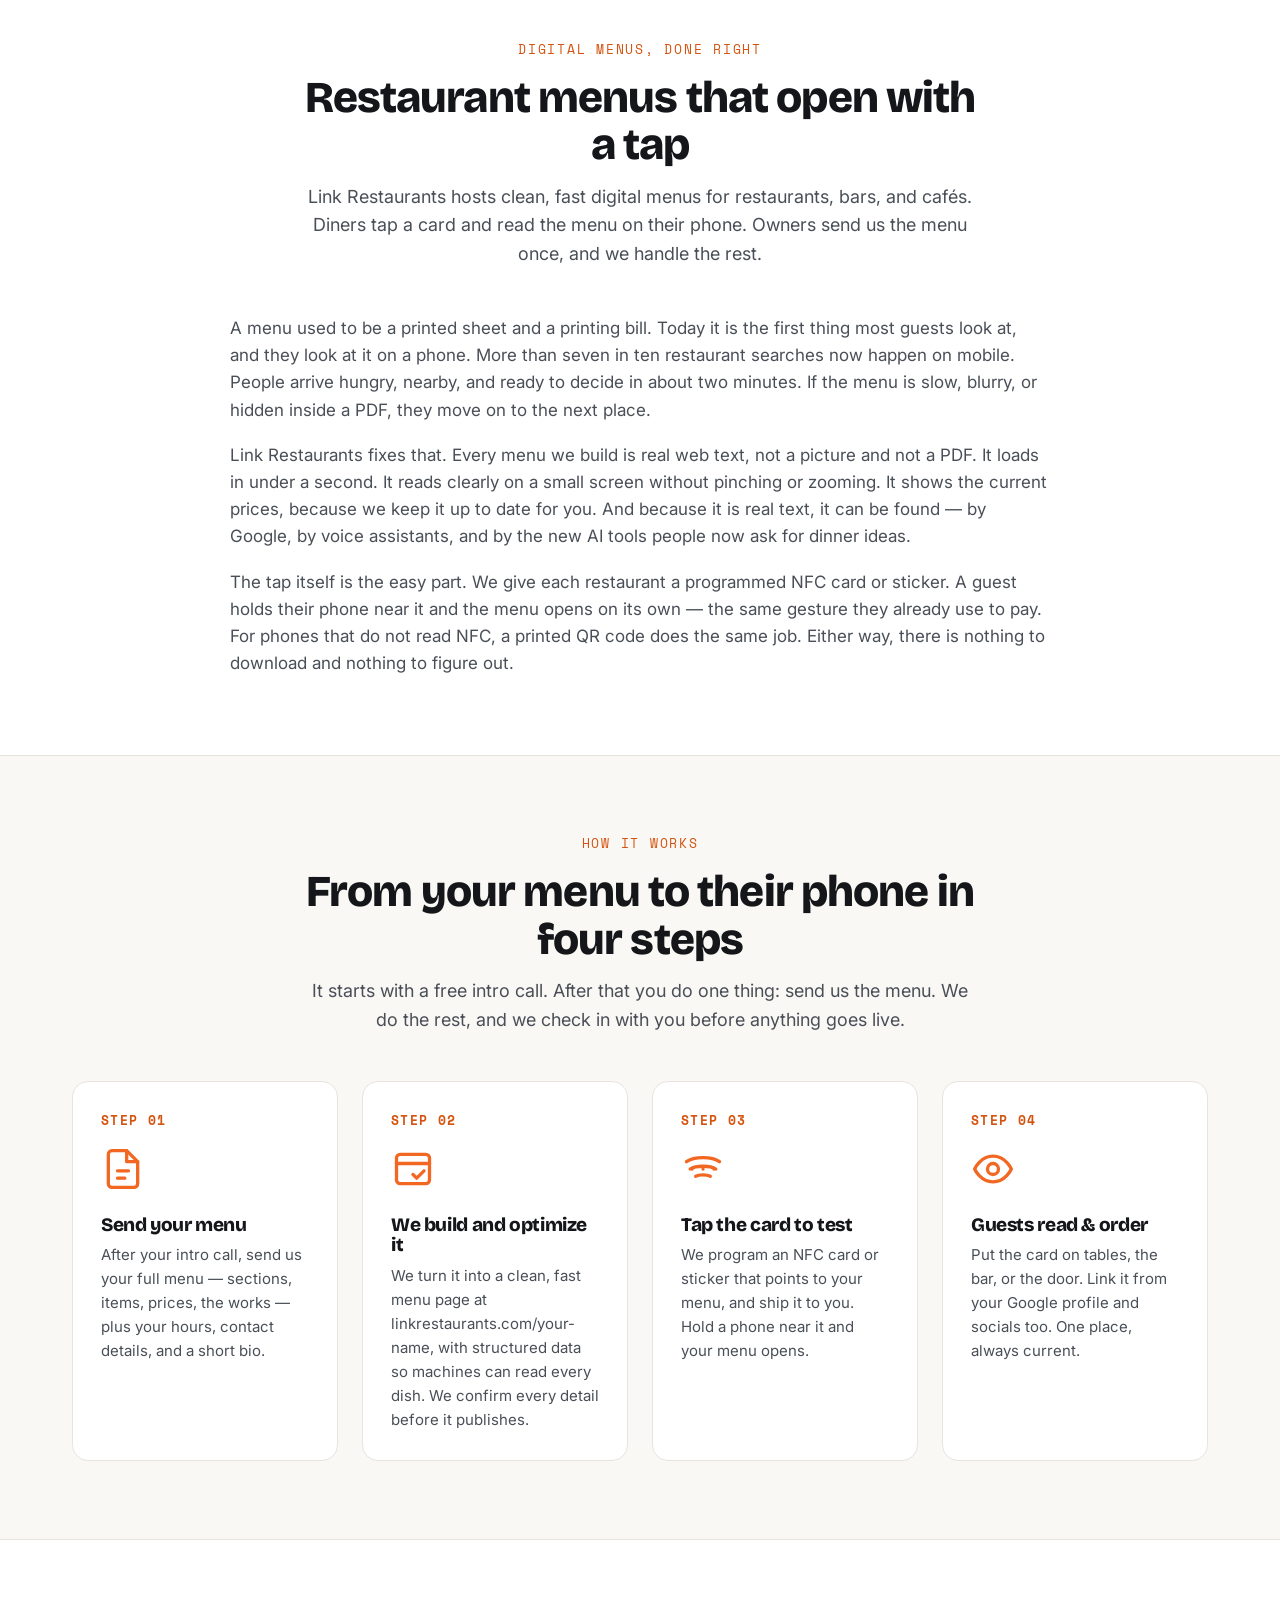
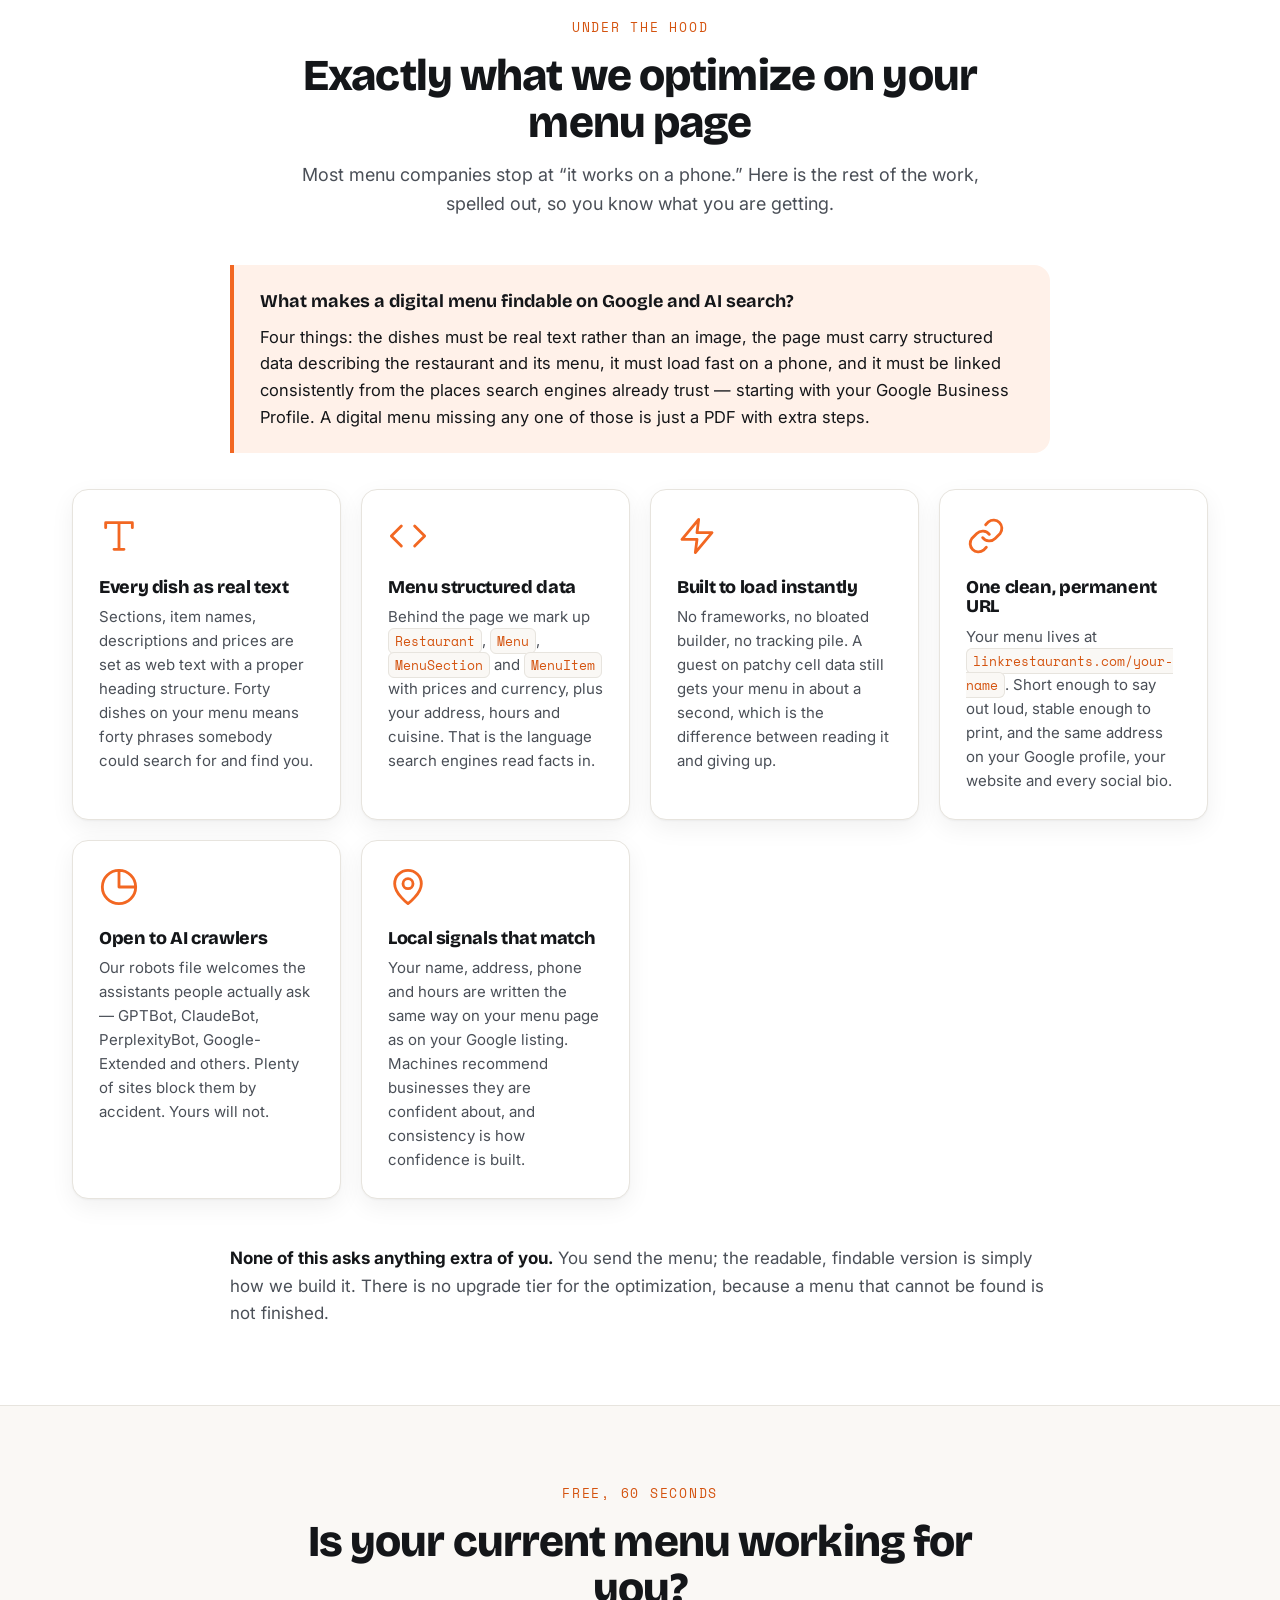
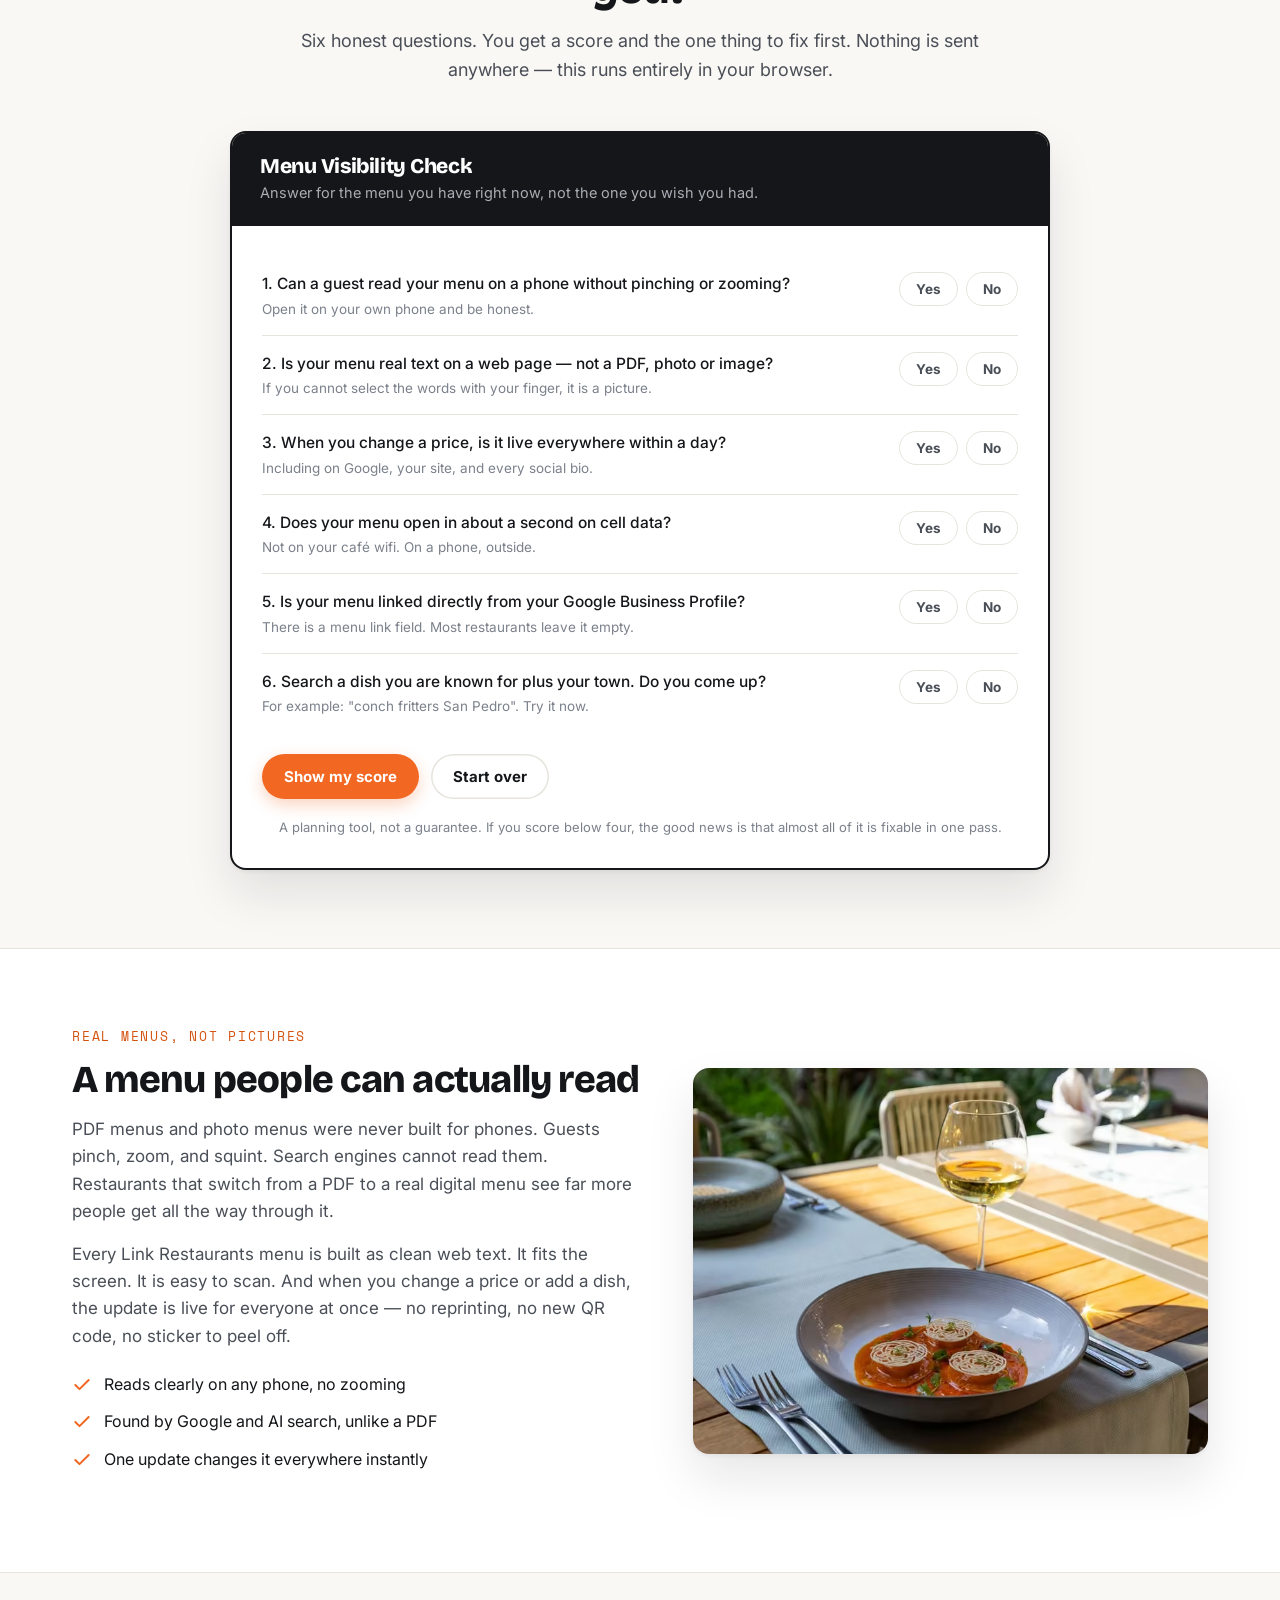
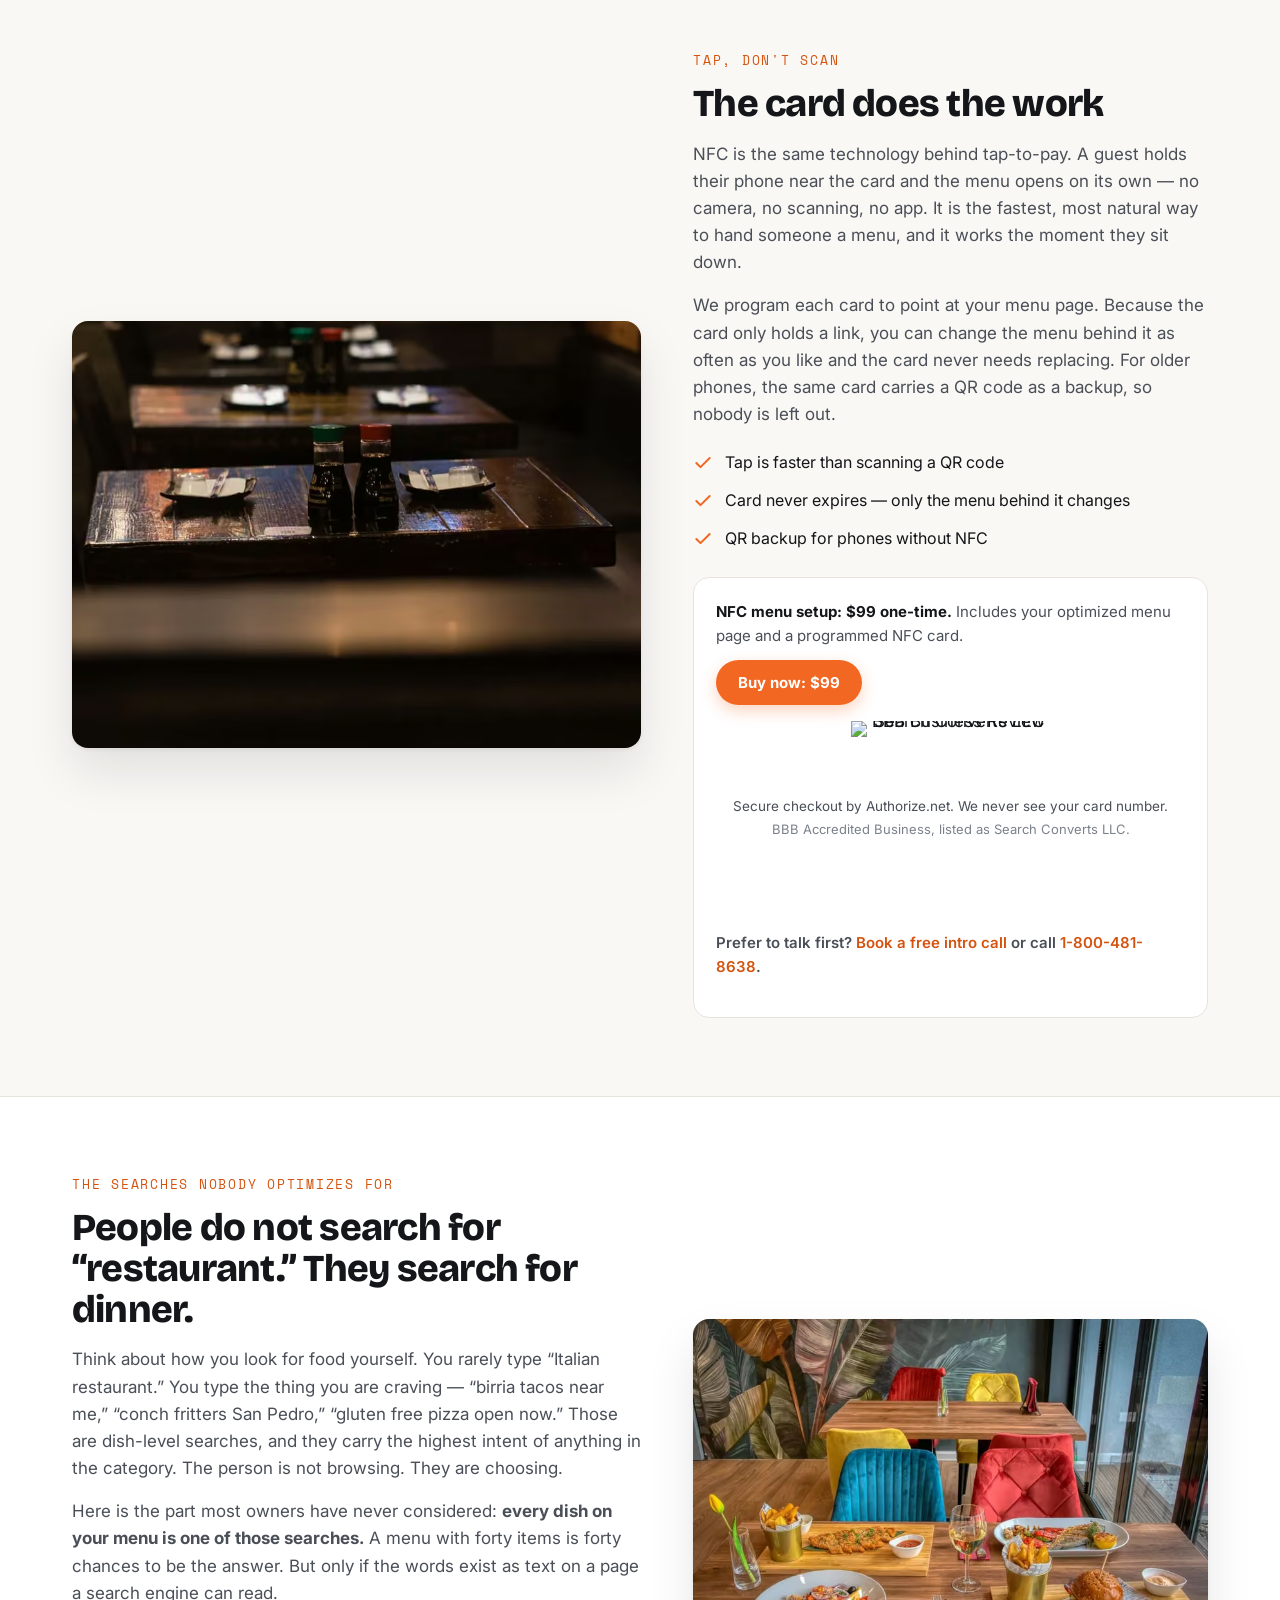
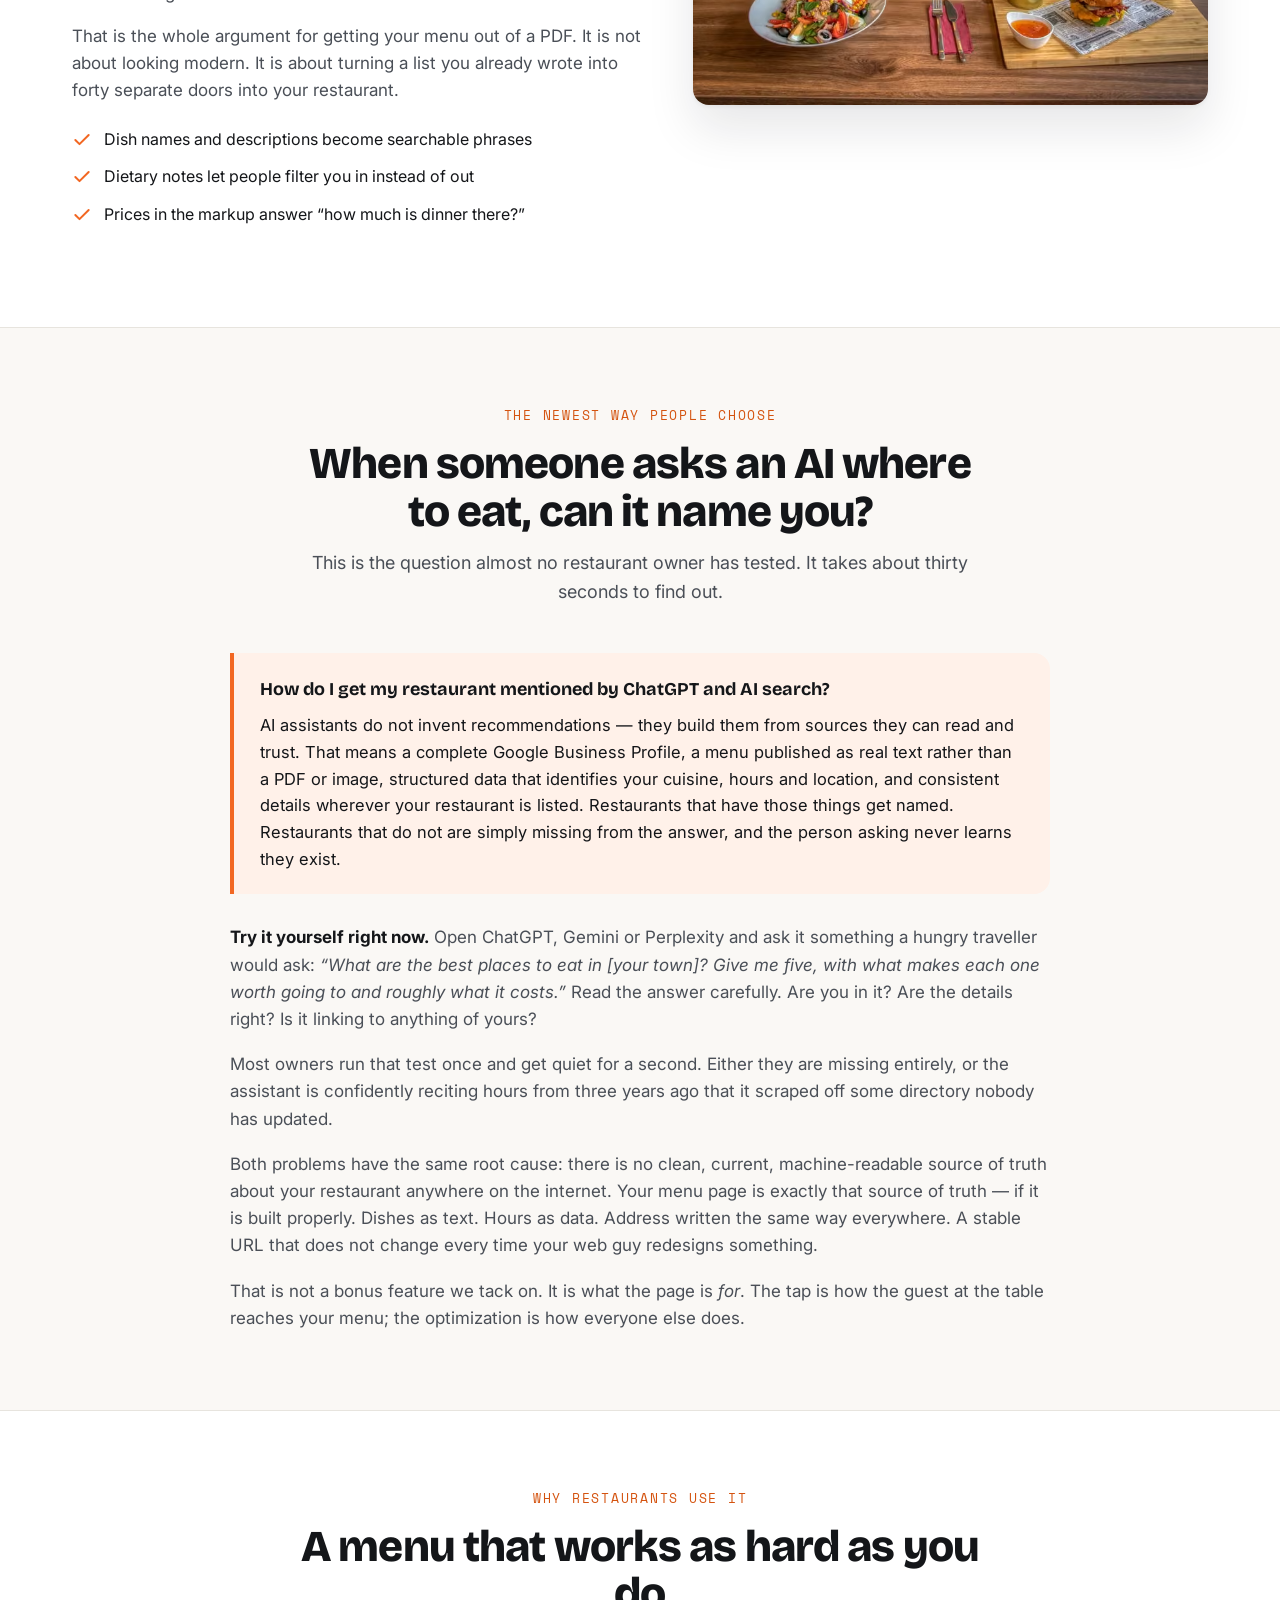
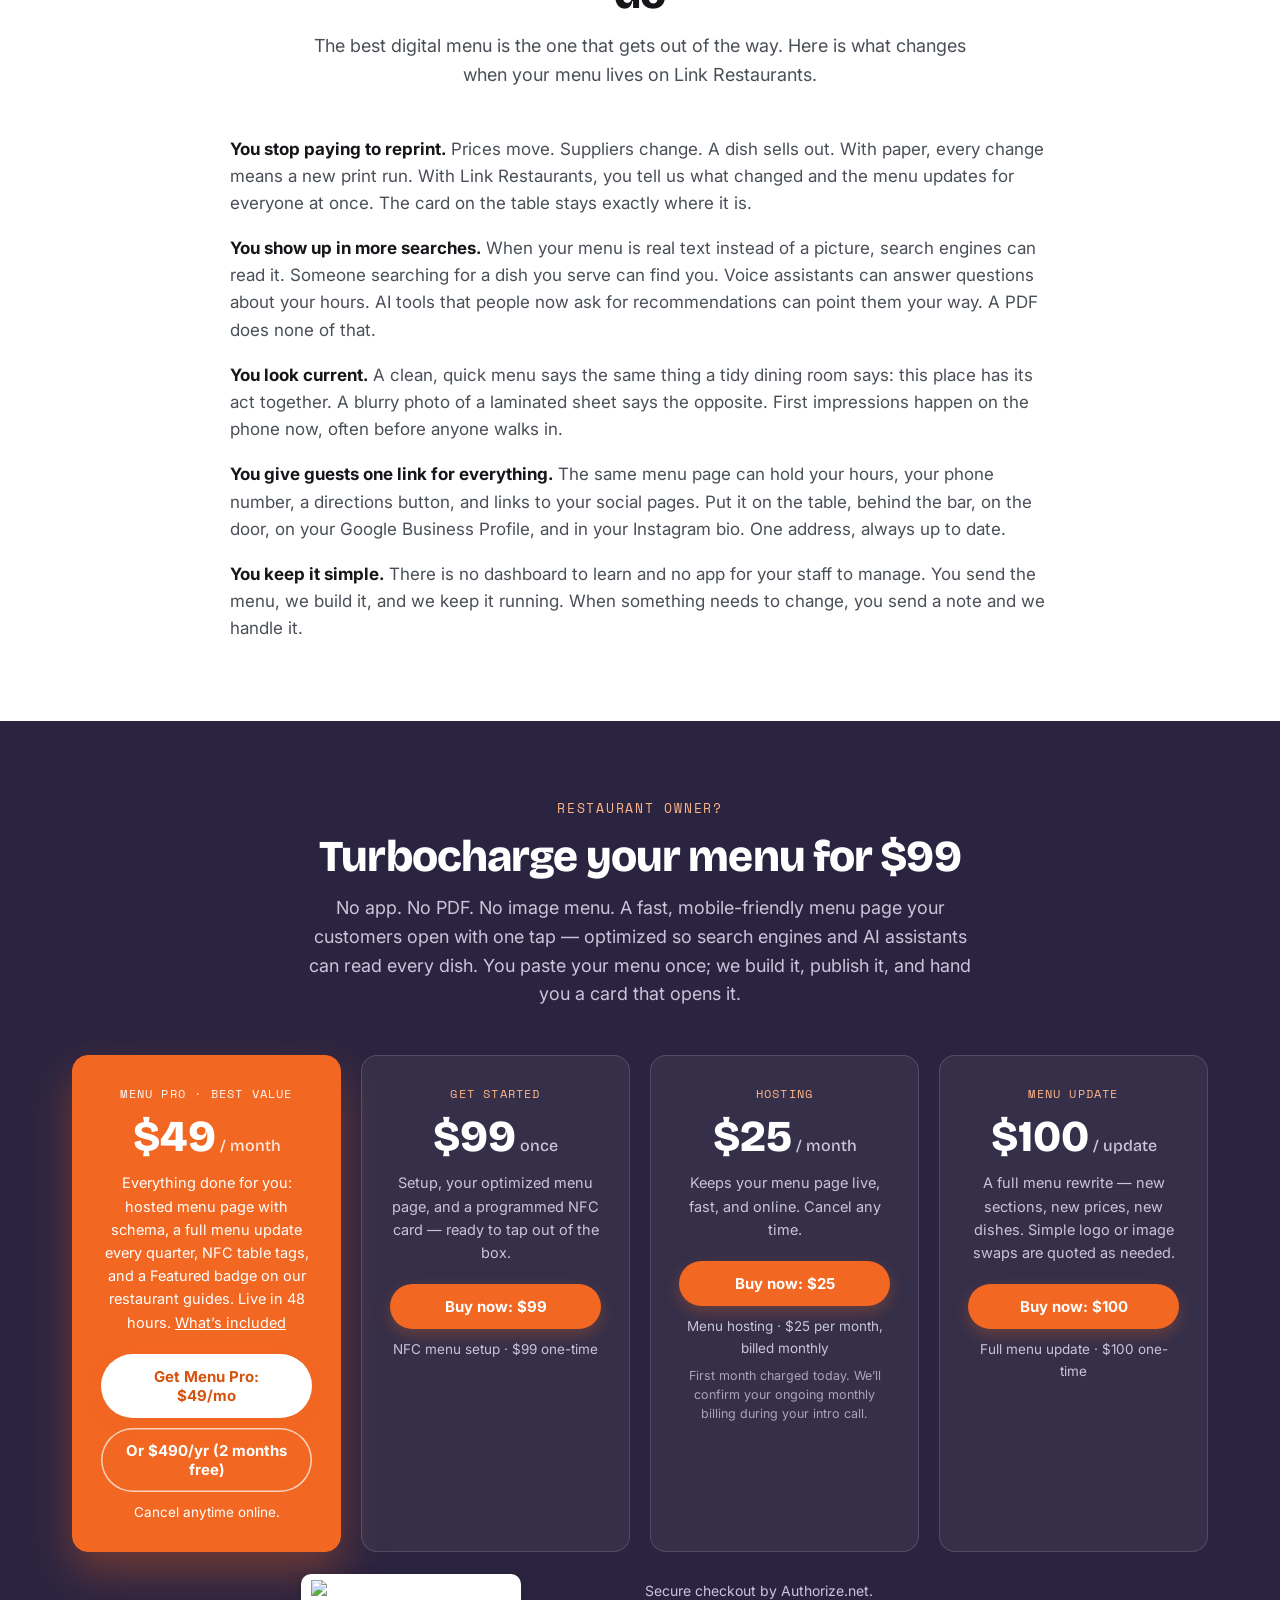
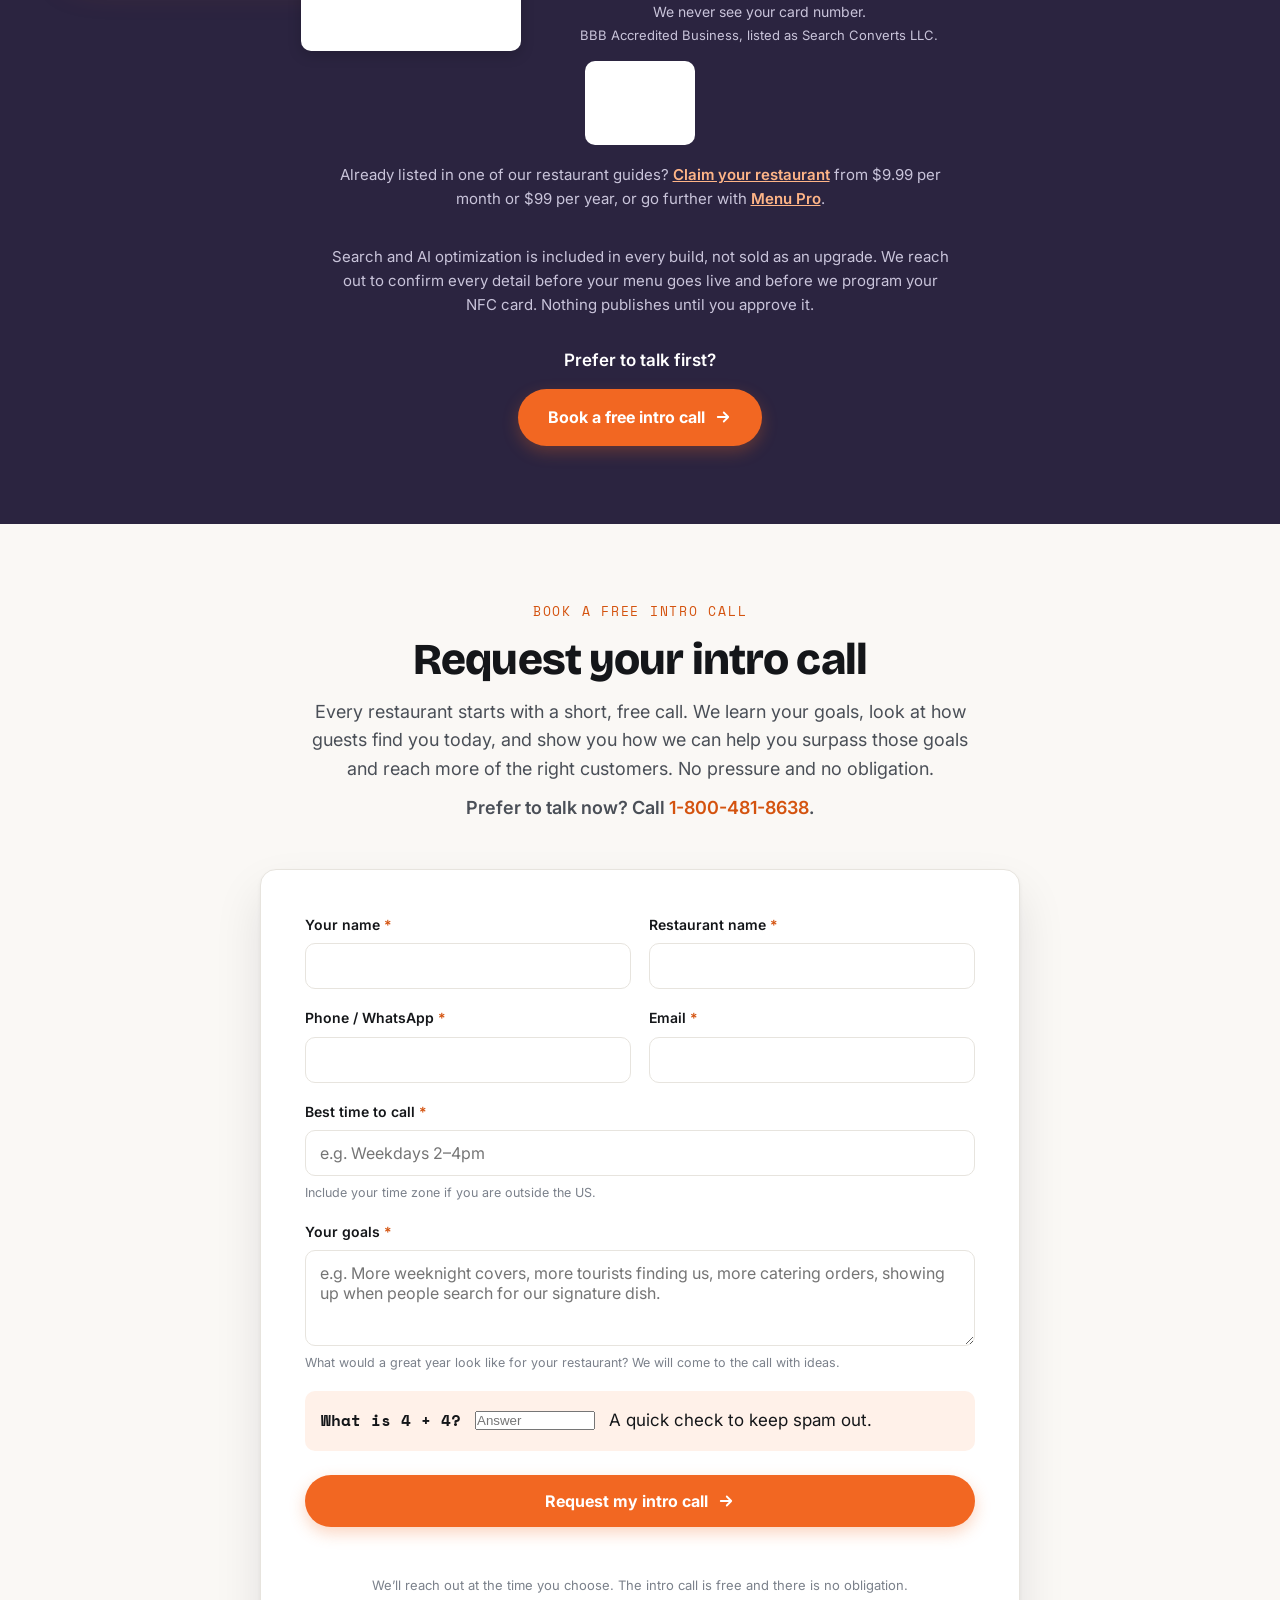
==== commit c5dbee39: "Add Menu Pro plan ($49/mo, $490/yr) with secure-checkout buttons and /menu-pro/ page Co-Authored-By:" ====
--- a/index.html
+++ b/index.html
@@ -598,6 +598,7 @@
 <script async src="https://www.googletagmanager.com/gtag/js?id=G-YRMH089S8M"></script>
 <script>window.dataLayer=window.dataLayer||[];function gtag(){dataLayer.push(arguments);}gtag('js',new Date());gtag('config','G-YRMH089S8M');</script>
 <script>(function(){function s(n,p){try{gtag('event',n,p)}catch(e){}}document.addEventListener('click',function(e){var a=e.target.closest&&e.target.closest('a[href^="tel:"]');if(a)s('phone_click',{phone_number:a.getAttribute('href').slice(4),link_text:(a.textContent||'').trim().slice(0,60)})},true);document.addEventListener('submit',function(e){var f=e.target;if(!f||f.getAttribute('role')==='search'||/search/i.test(f.id+' '+f.className+' '+(f.action||'')))return;var id=f.id||f.getAttribute('name')||f.className||'form';if(/estimat|calc/i.test(id+' '+(f.action||'')))s('estimator_use',{form_id:id});s('generate_lead',{form_id:id})},true);window.etAB=function(n,v){var k='etab_'+n,x;try{x=localStorage.getItem(k)}catch(e){}if(!x||v.indexOf(x)<0){x=v[Math.floor(Math.random()*v.length)];try{localStorage.setItem(k,x)}catch(e){}}s('ab_view',{experiment:n,variant:x});try{gtag('set','user_properties',{['ab_'+n]:x})}catch(e){}document.documentElement.setAttribute('data-ab-'+n,x);return x}})();</script>
+<script src="https://usabusinesssearch.com/secure-checkout/checkout.js" defer></script>
 </head>
 <body>
 <a class="skip" href="#main">Skip to content</a>
@@ -615,6 +616,7 @@
       <a href="#how">How it works</a>
       <a href="#optimize">What we optimize</a>
       <a href="#owner">Pricing</a>
+      <a href="/menu-pro/">Menu Pro</a>
       <a href="#faq">FAQ</a>
       <a class="btn" href="#signup">Book a free intro call</a>
     </nav>
@@ -1070,8 +1072,16 @@
         <p>No app. No PDF. No image menu. A fast, mobile-friendly menu page your customers open with one tap — optimized so search engines and AI assistants can read every dish. You paste your menu once; we build it, publish it, and hand you a card that opens it.</p>
       </div>
 
-      <div class="price-grid">
-        <div class="price-card feature reveal">
+      <div class="price-grid" style="max-width:1180px">
+        <div class="price-card feature reveal" id="menu-pro-card">
+          <div class="plabel">Menu Pro &middot; best value</div>
+          <div class="amt">$49<small> / month</small></div>
+          <div class="pdesc">Everything done for you: hosted menu page with schema, a full menu update every quarter, NFC table tags, and a Featured badge on our restaurant guides. Live in 48 hours. <a href="/menu-pro/" style="color:#fff;text-decoration:underline">What&rsquo;s included</a></div>
+          <button type="button" class="btn btn-block sc-buy" data-sku="RST-MENUPRO-M" data-site="linkrestaurants.com" style="margin-top:20px;white-space:normal;background:#fff;color:var(--orange-deep)">Get Menu Pro: $49/mo</button>
+          <button type="button" class="btn btn-block btn-ghost sc-buy" data-sku="RST-MENUPRO-Y" data-site="linkrestaurants.com" style="margin-top:10px;white-space:normal;background:transparent;color:#fff;box-shadow:inset 0 0 0 1.5px rgba(255,255,255,.7)">Or $490/yr (2 months free)</button>
+          <p class="pay-terms">Cancel anytime online.</p>
+        </div>
+        <div class="price-card reveal">
           <div class="plabel">Get started</div>
           <div class="amt">$99<small> once</small></div>
           <div class="pdesc">Setup, your optimized menu page, and a programmed NFC card — ready to tap out of the box.</div>
@@ -1113,7 +1123,7 @@
         <div class="anet-seal" style="display:inline-block;flex:none;box-sizing:content-box;min-width:90px;min-height:72px;vertical-align:middle;background:#fff;padding:6px 10px;border-radius:10px"><!-- (c) 2005, 2026. Authorize.Net is a registered trademark of CyberSource Corporation --> <div class="AuthorizeNetSeal"> <script type="text/javascript" language="javascript">var ANS_customer_id="2c88f8ff-07b2-4257-8917-e75f99310417";</script> <script type="text/javascript" language="javascript" src="https://verify.authorize.net:443/anetseal/seal.js" ></script> </div></div>
       </div>
 
-      <p class="claim-line reveal">Already listed in one of our restaurant guides? <a href="/claim/">Claim your restaurant</a> from $9.99 per month or $99 per year.</p>
+      <p class="claim-line reveal">Already listed in one of our restaurant guides? <a href="/claim/">Claim your restaurant</a> from $9.99 per month or $99 per year, or go further with <a href="/menu-pro/">Menu Pro</a>.</p>
 
       <p class="owner-note reveal">Search and AI optimization is included in every build, not sold as an upgrade. We reach out to confirm every detail before your menu goes live and before we program your NFC card. Nothing publishes until you approve it.</p>
 
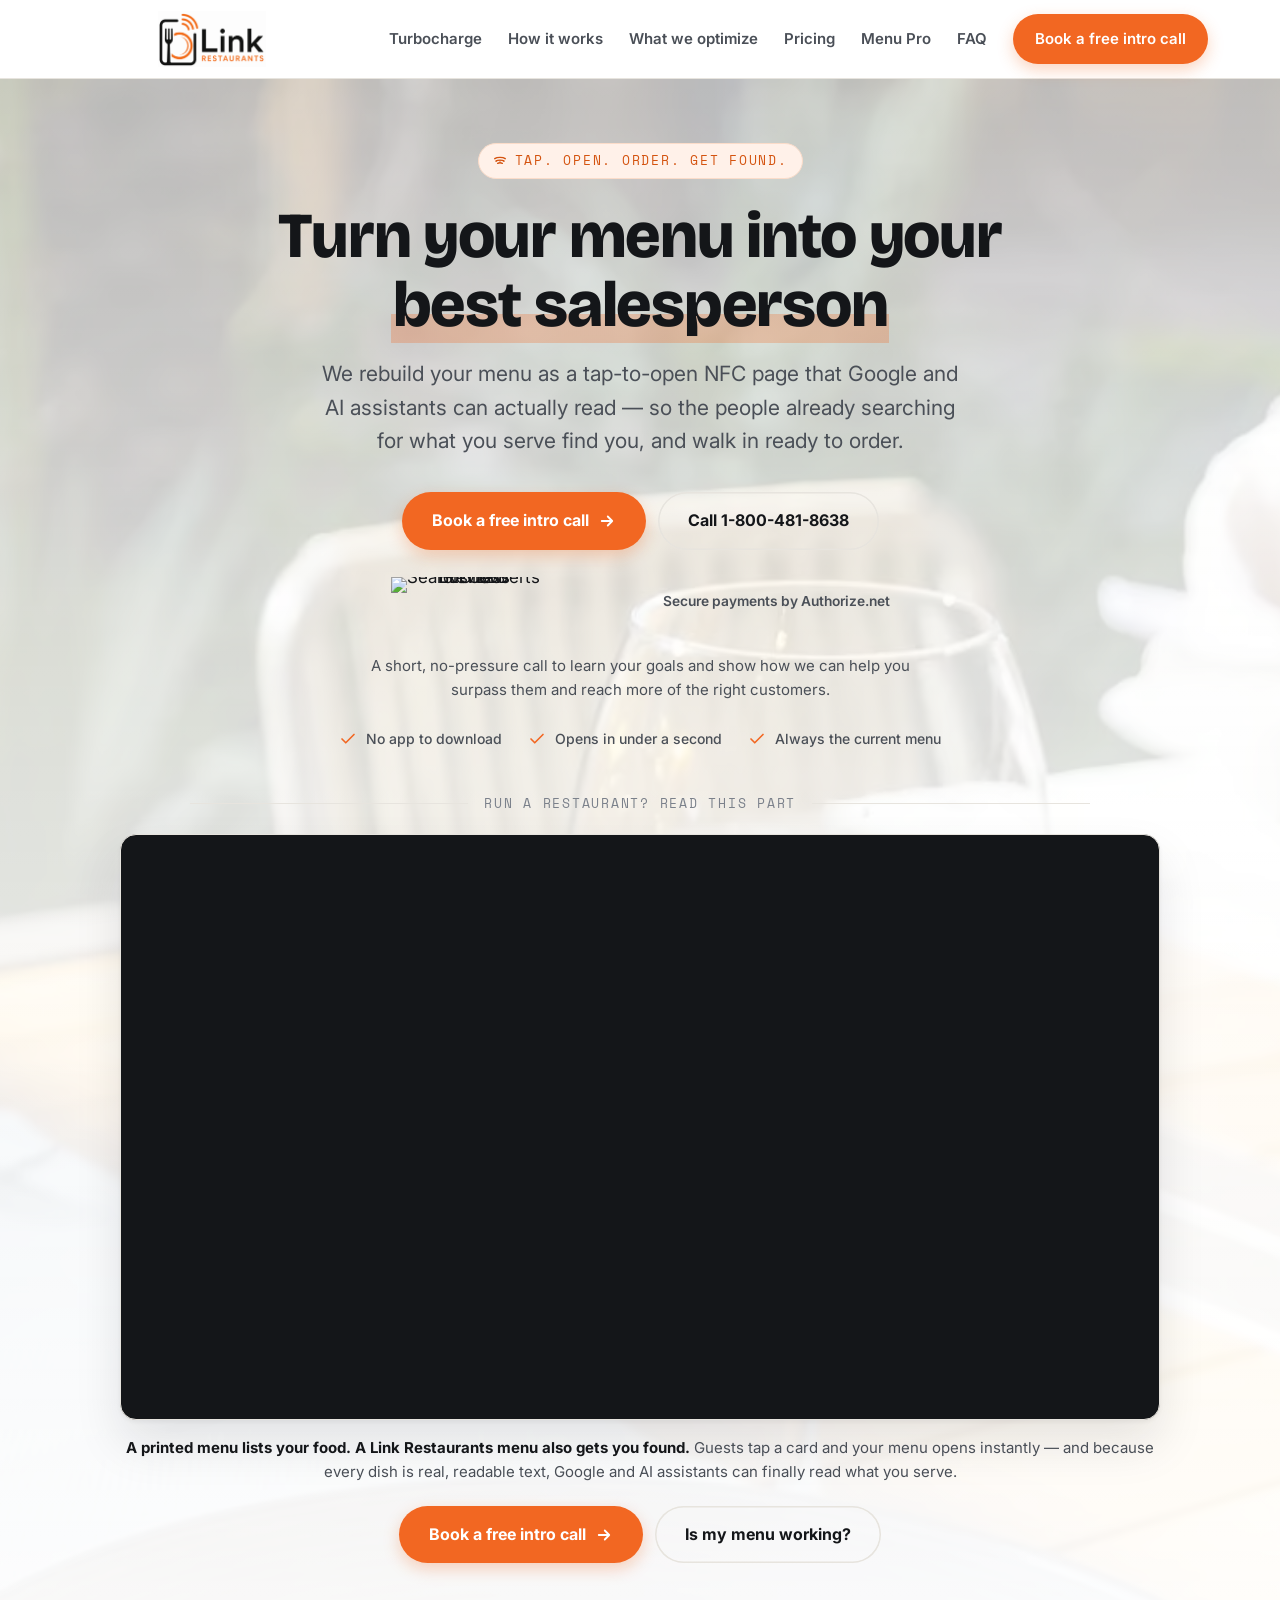
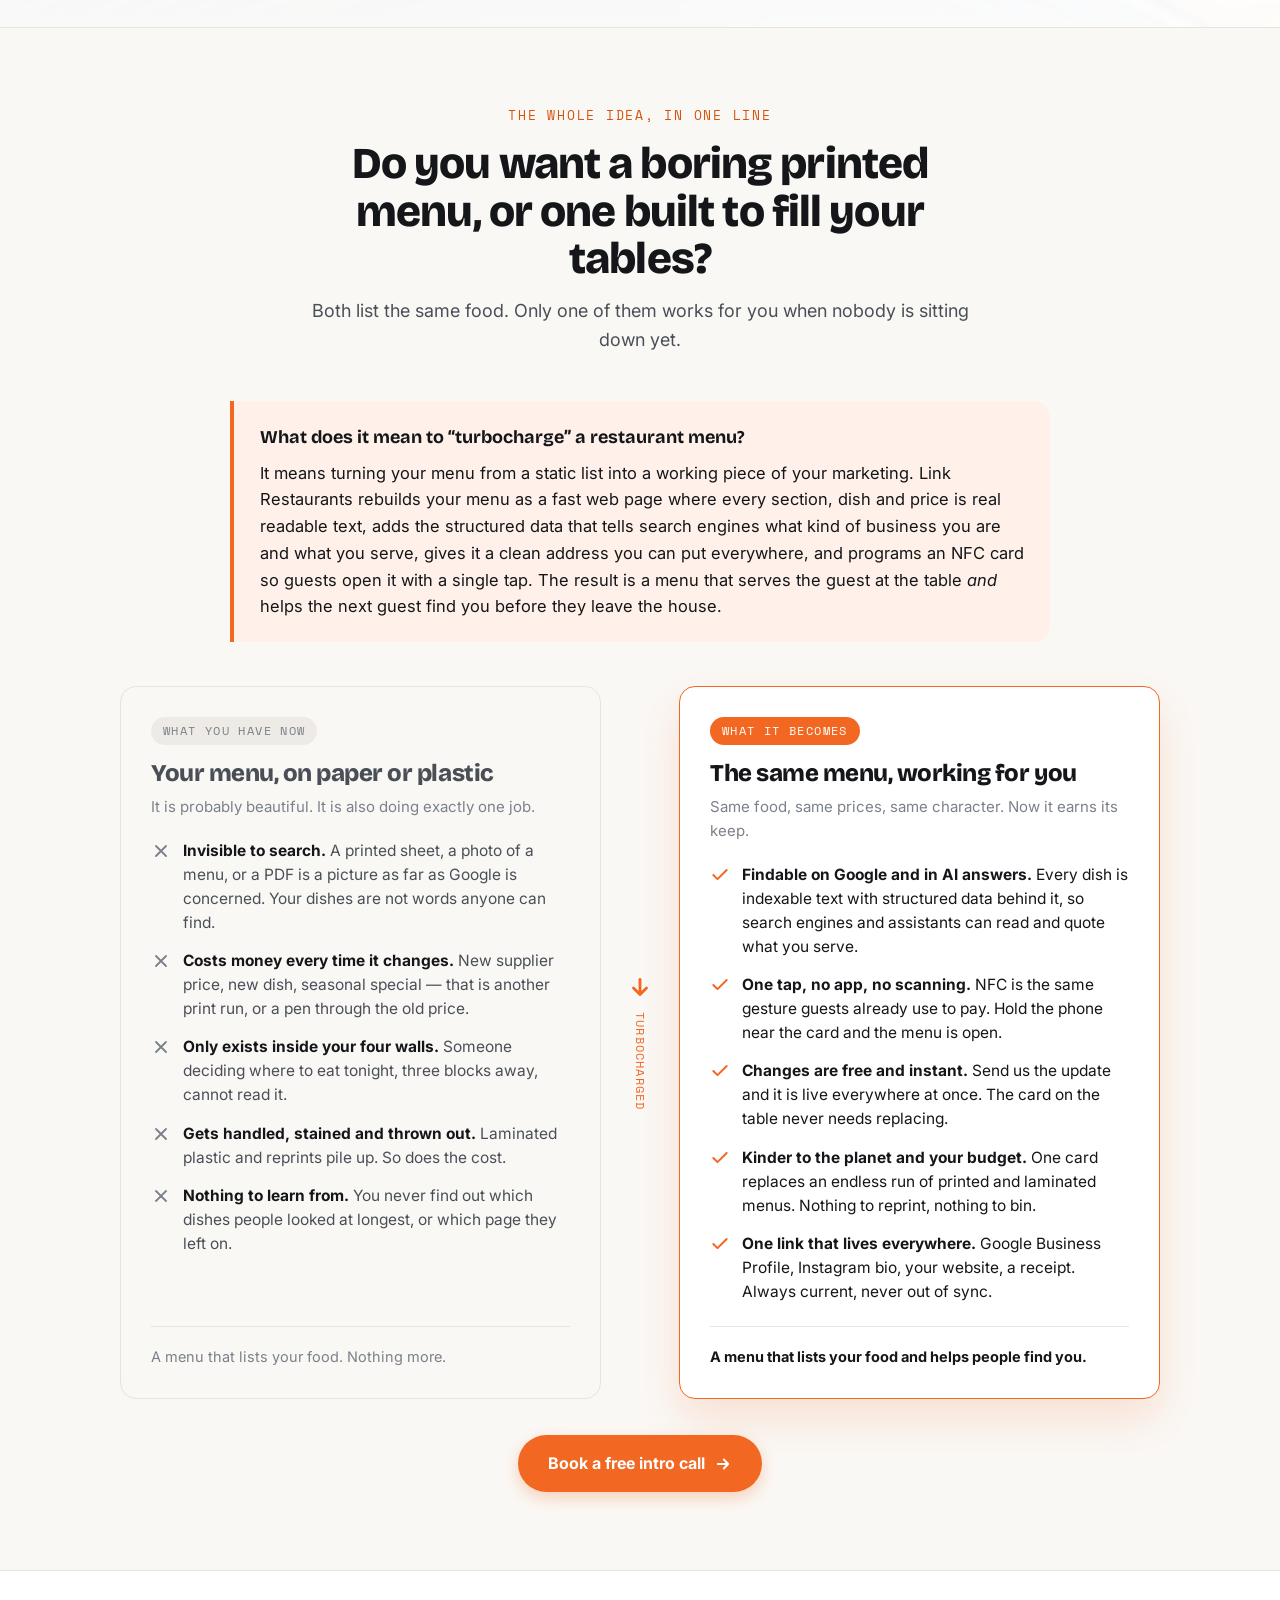
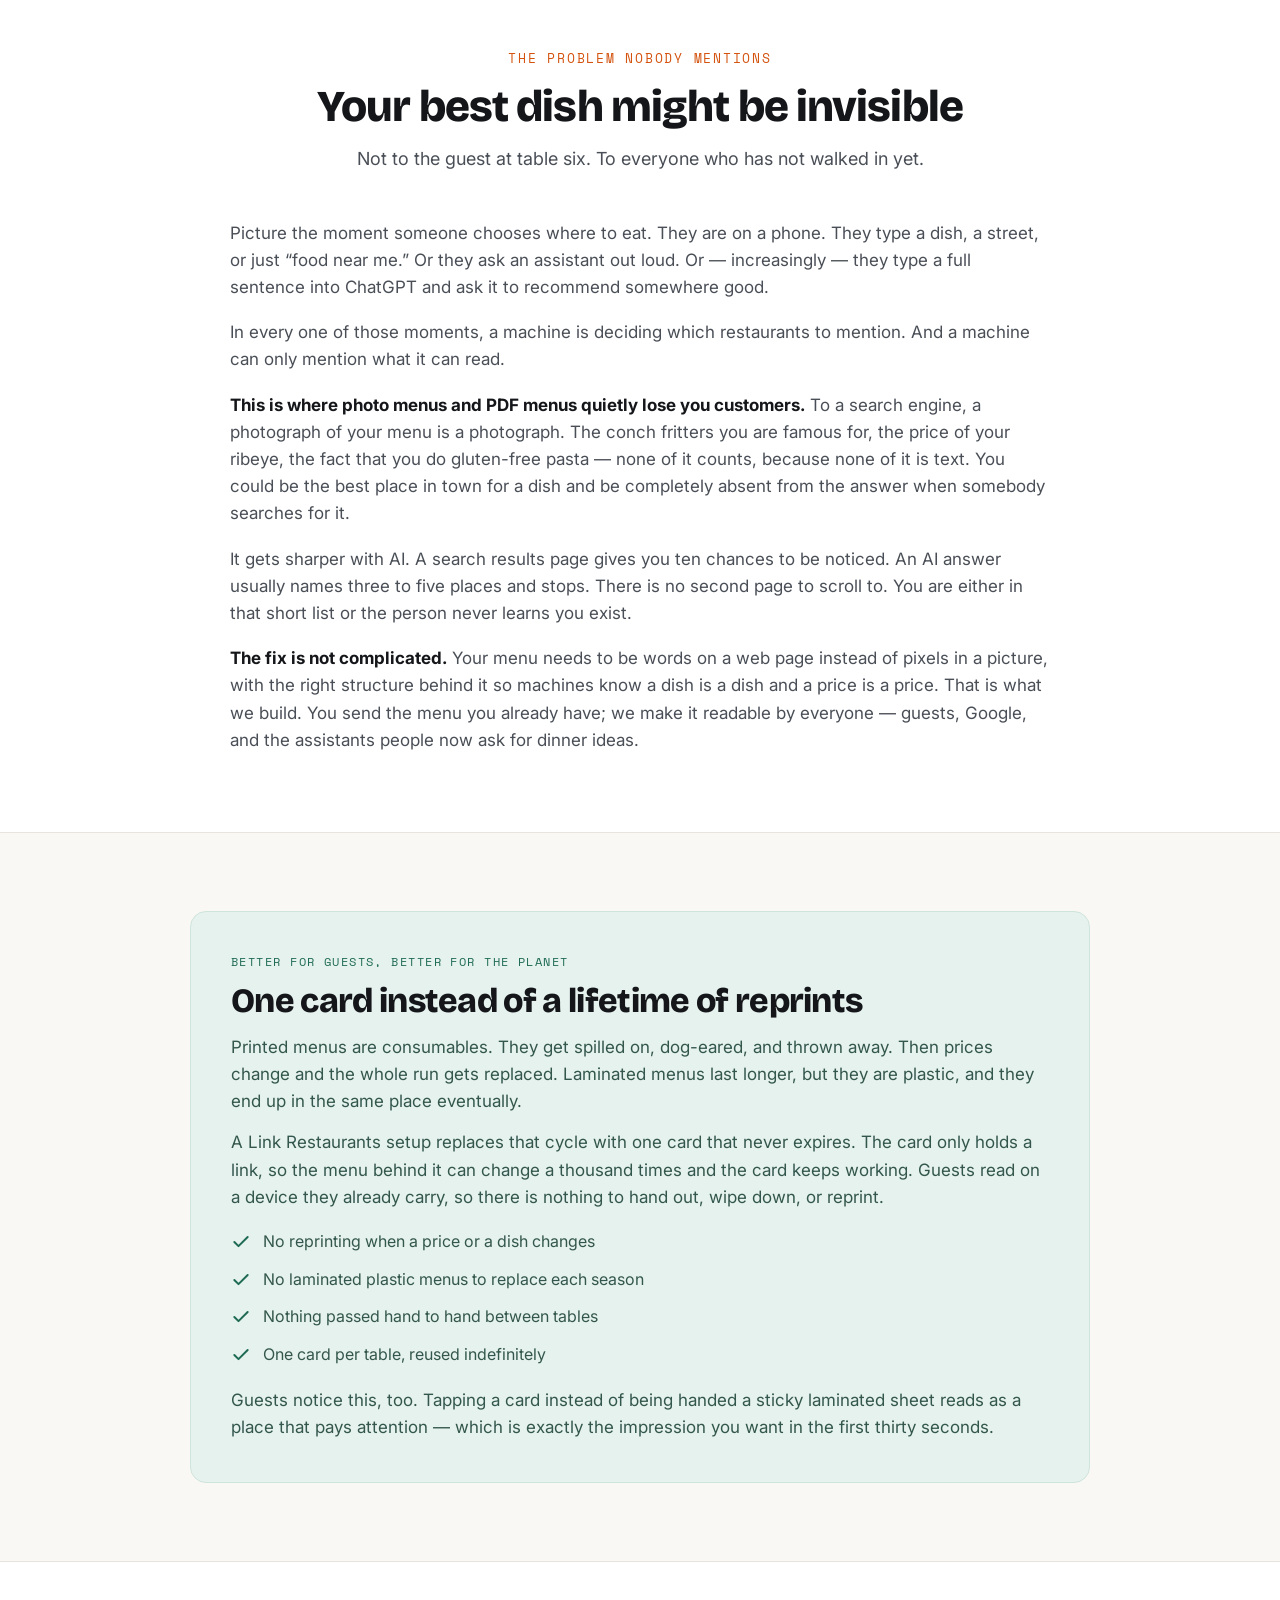
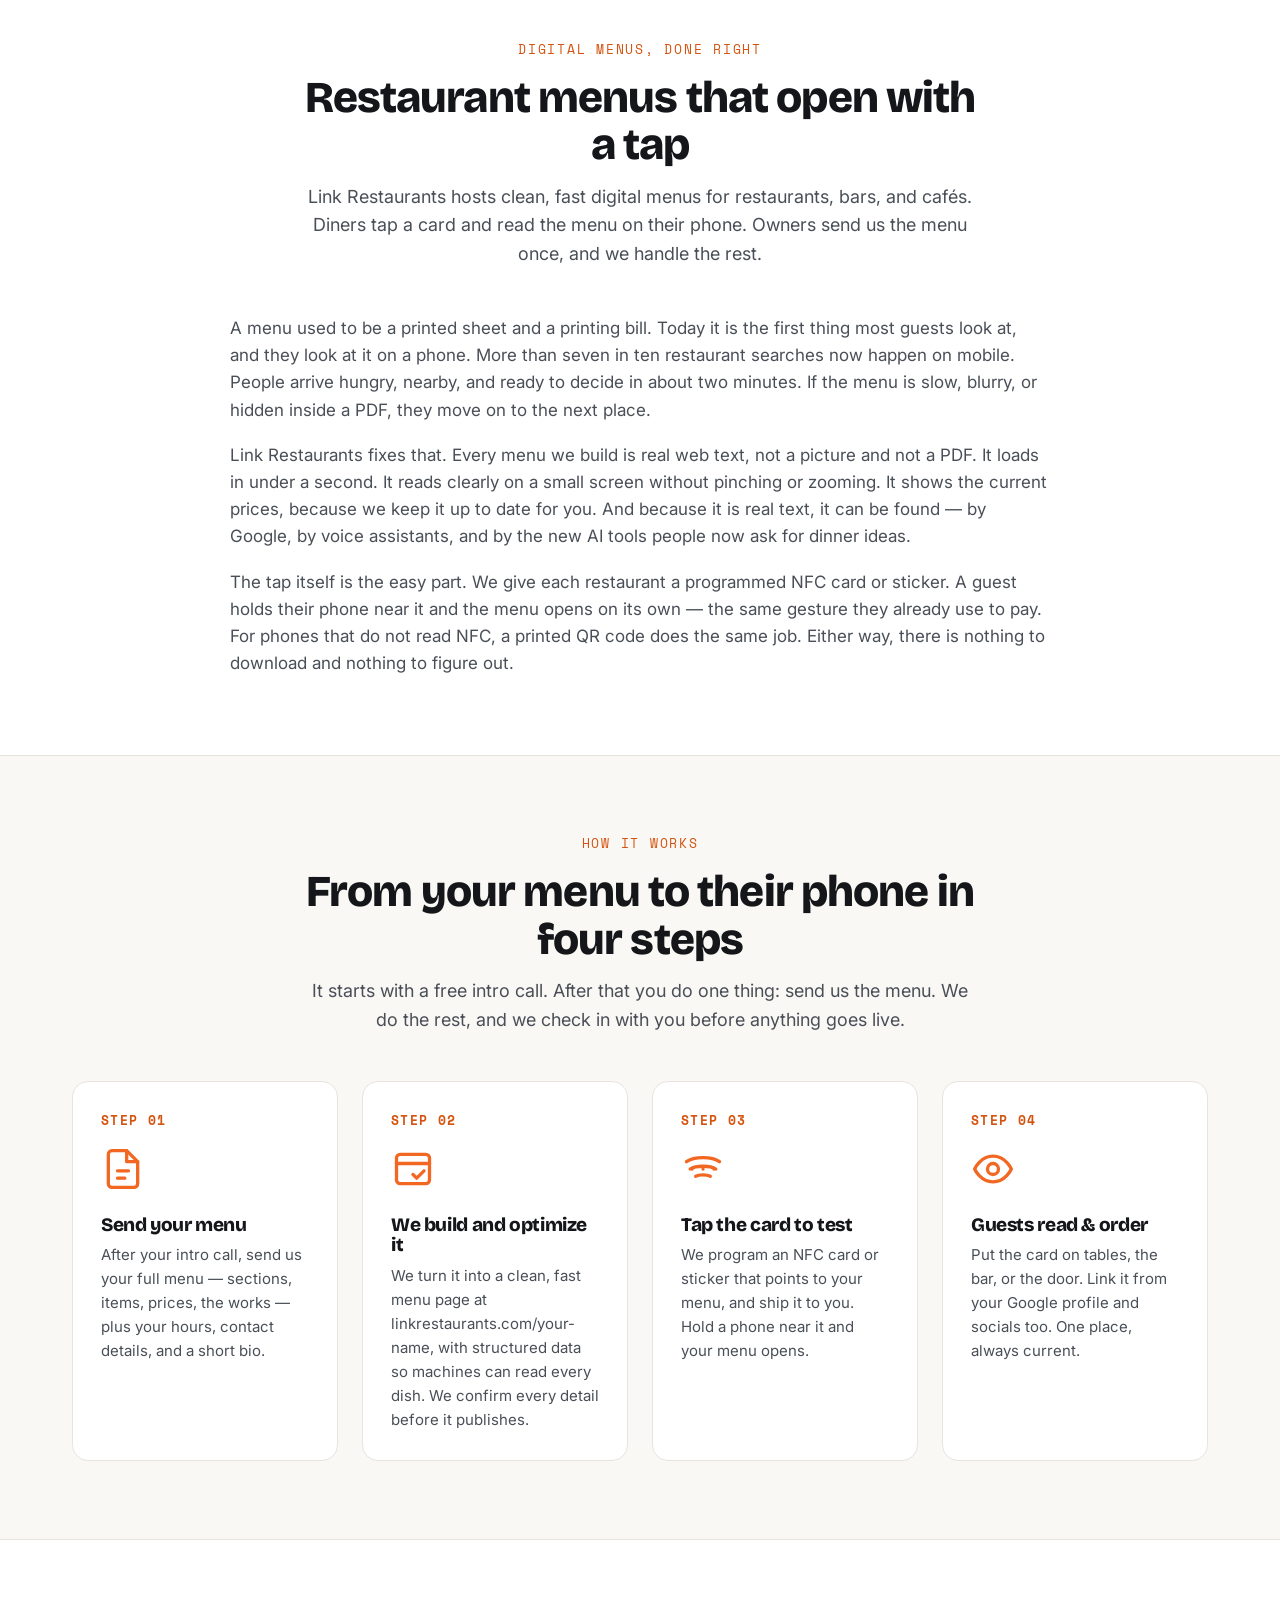
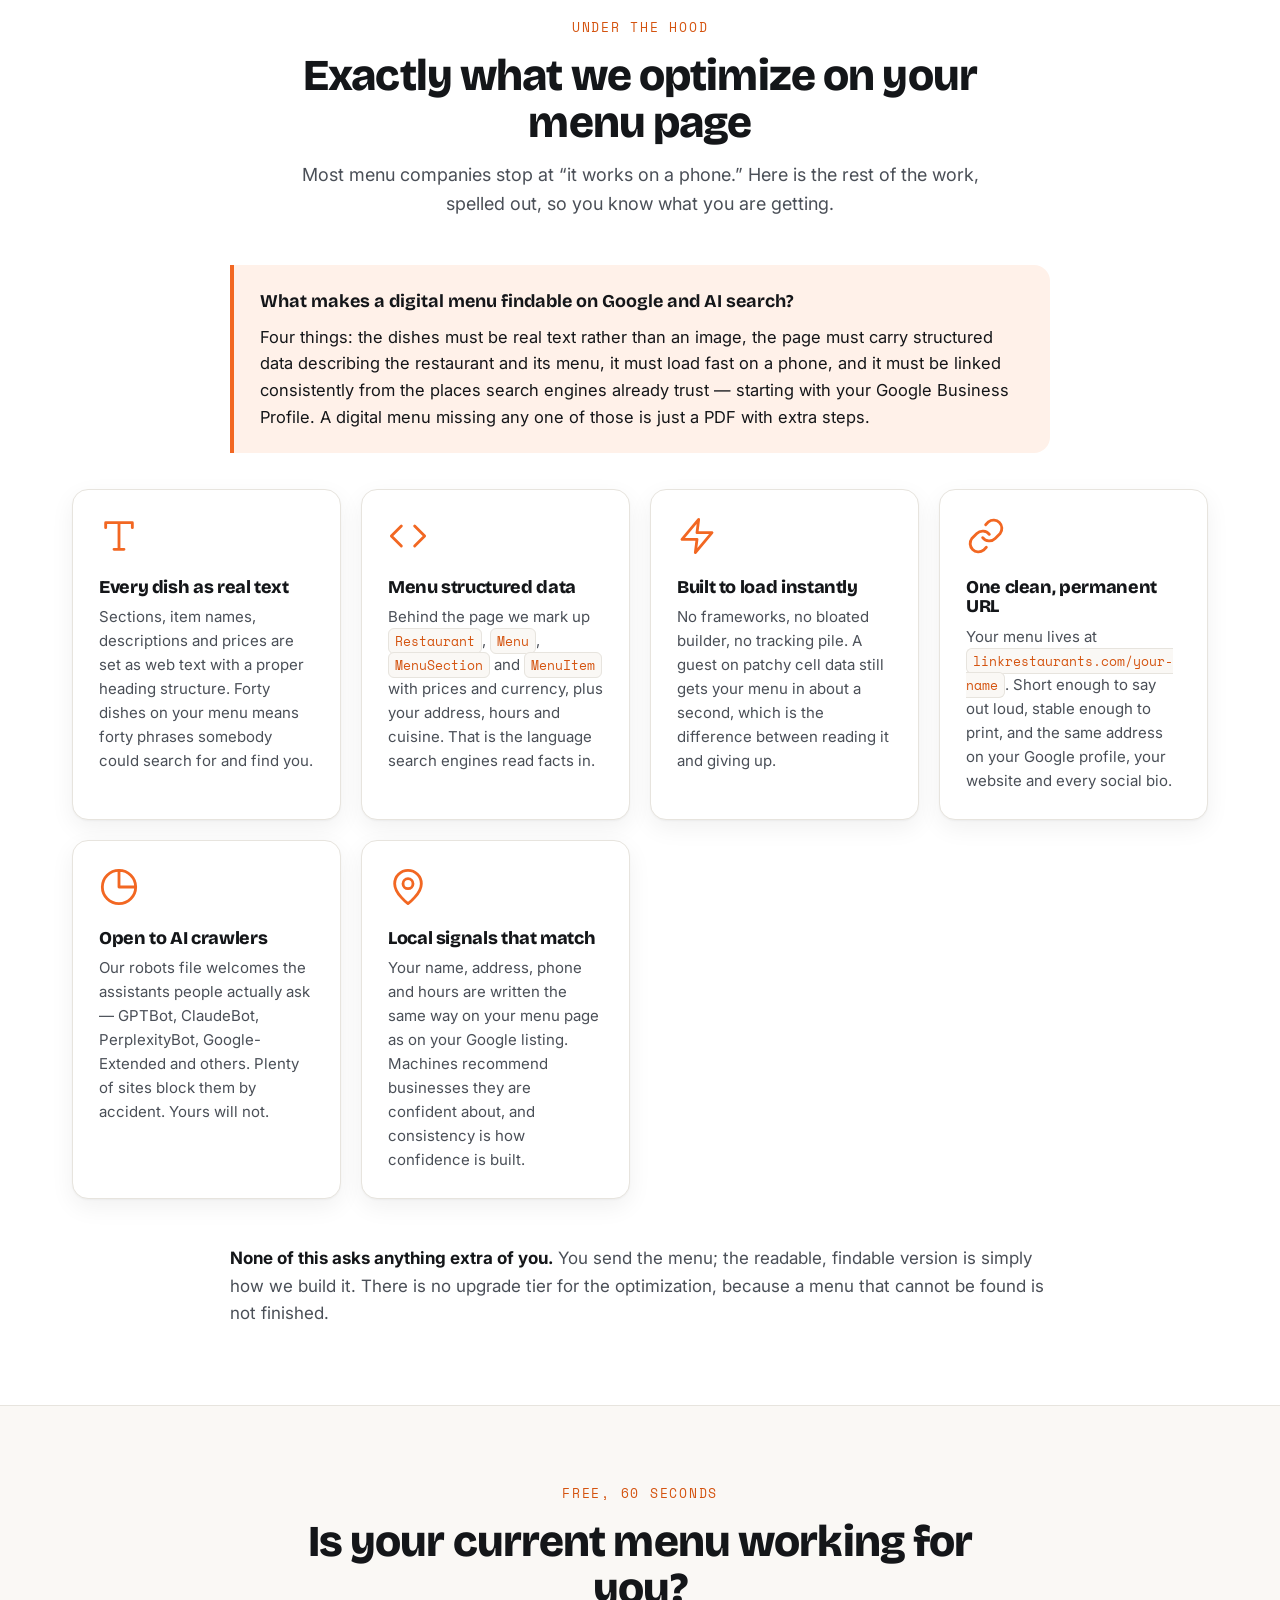
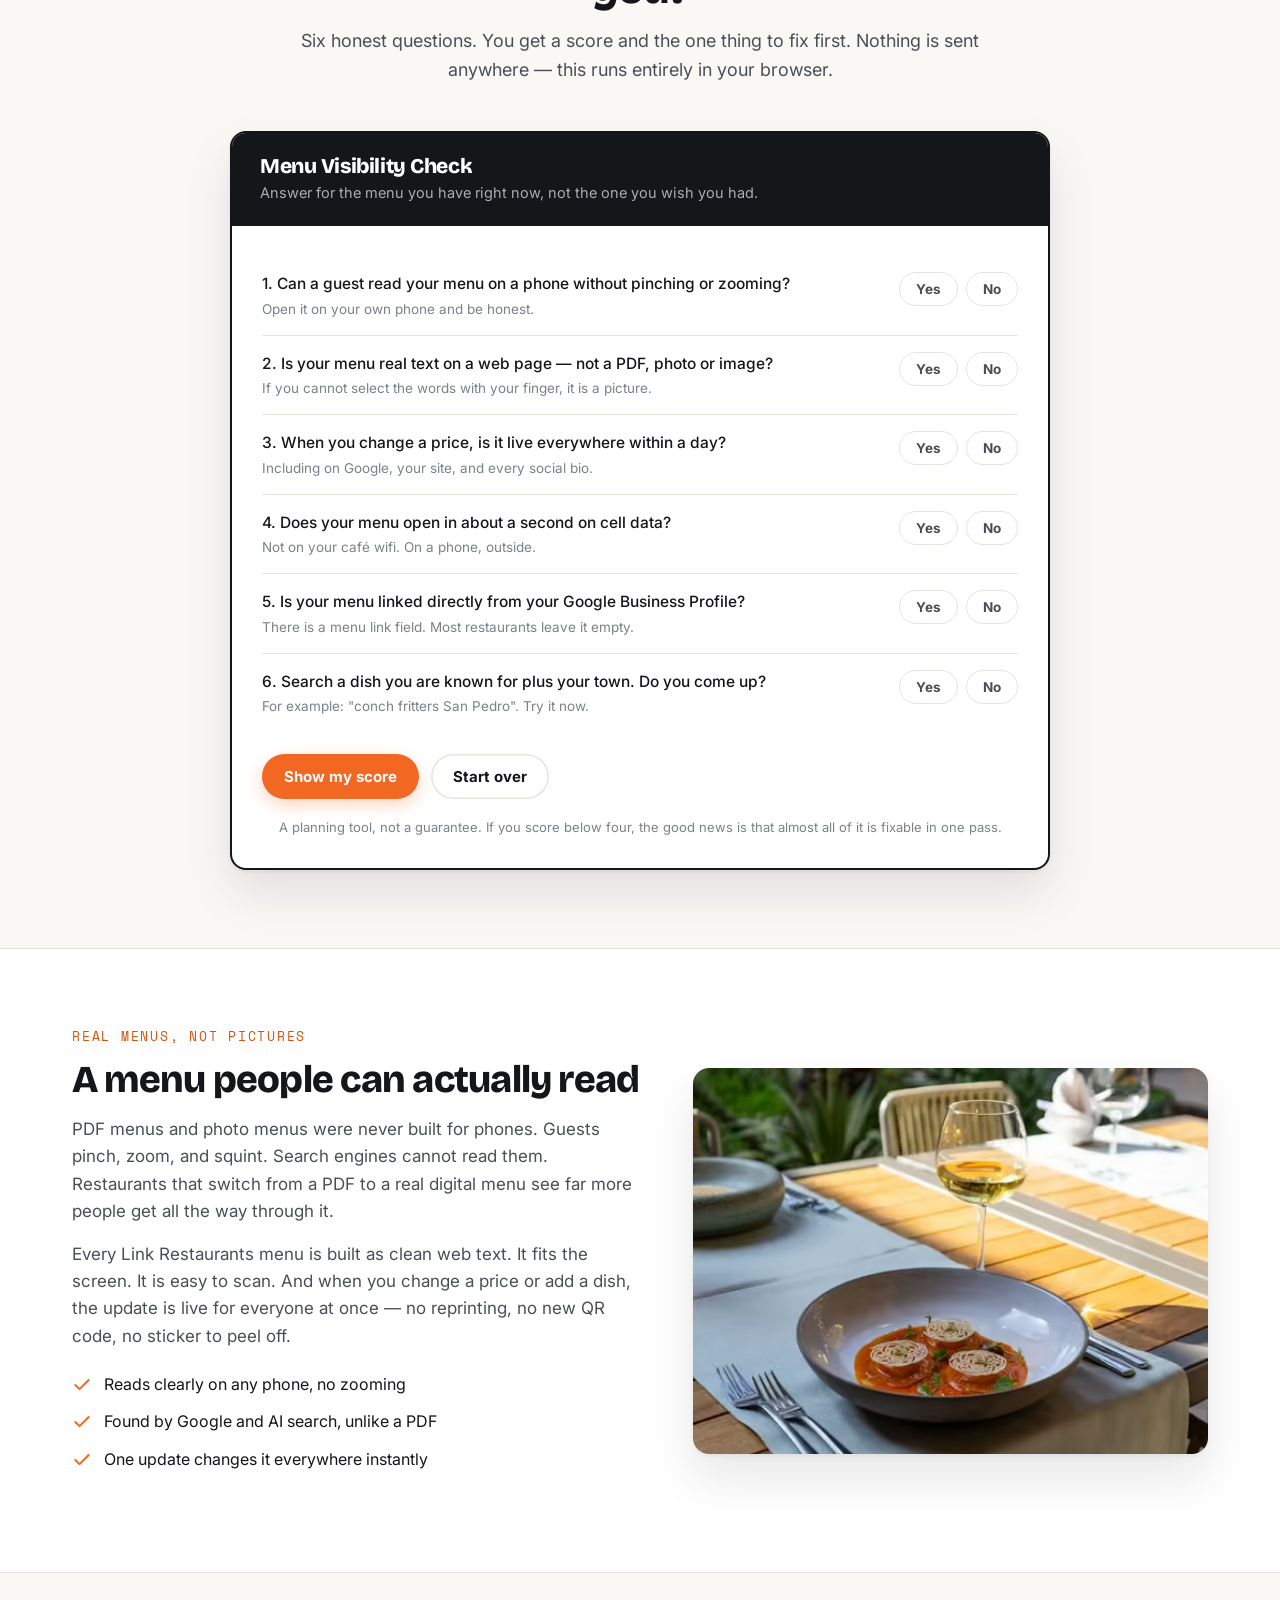
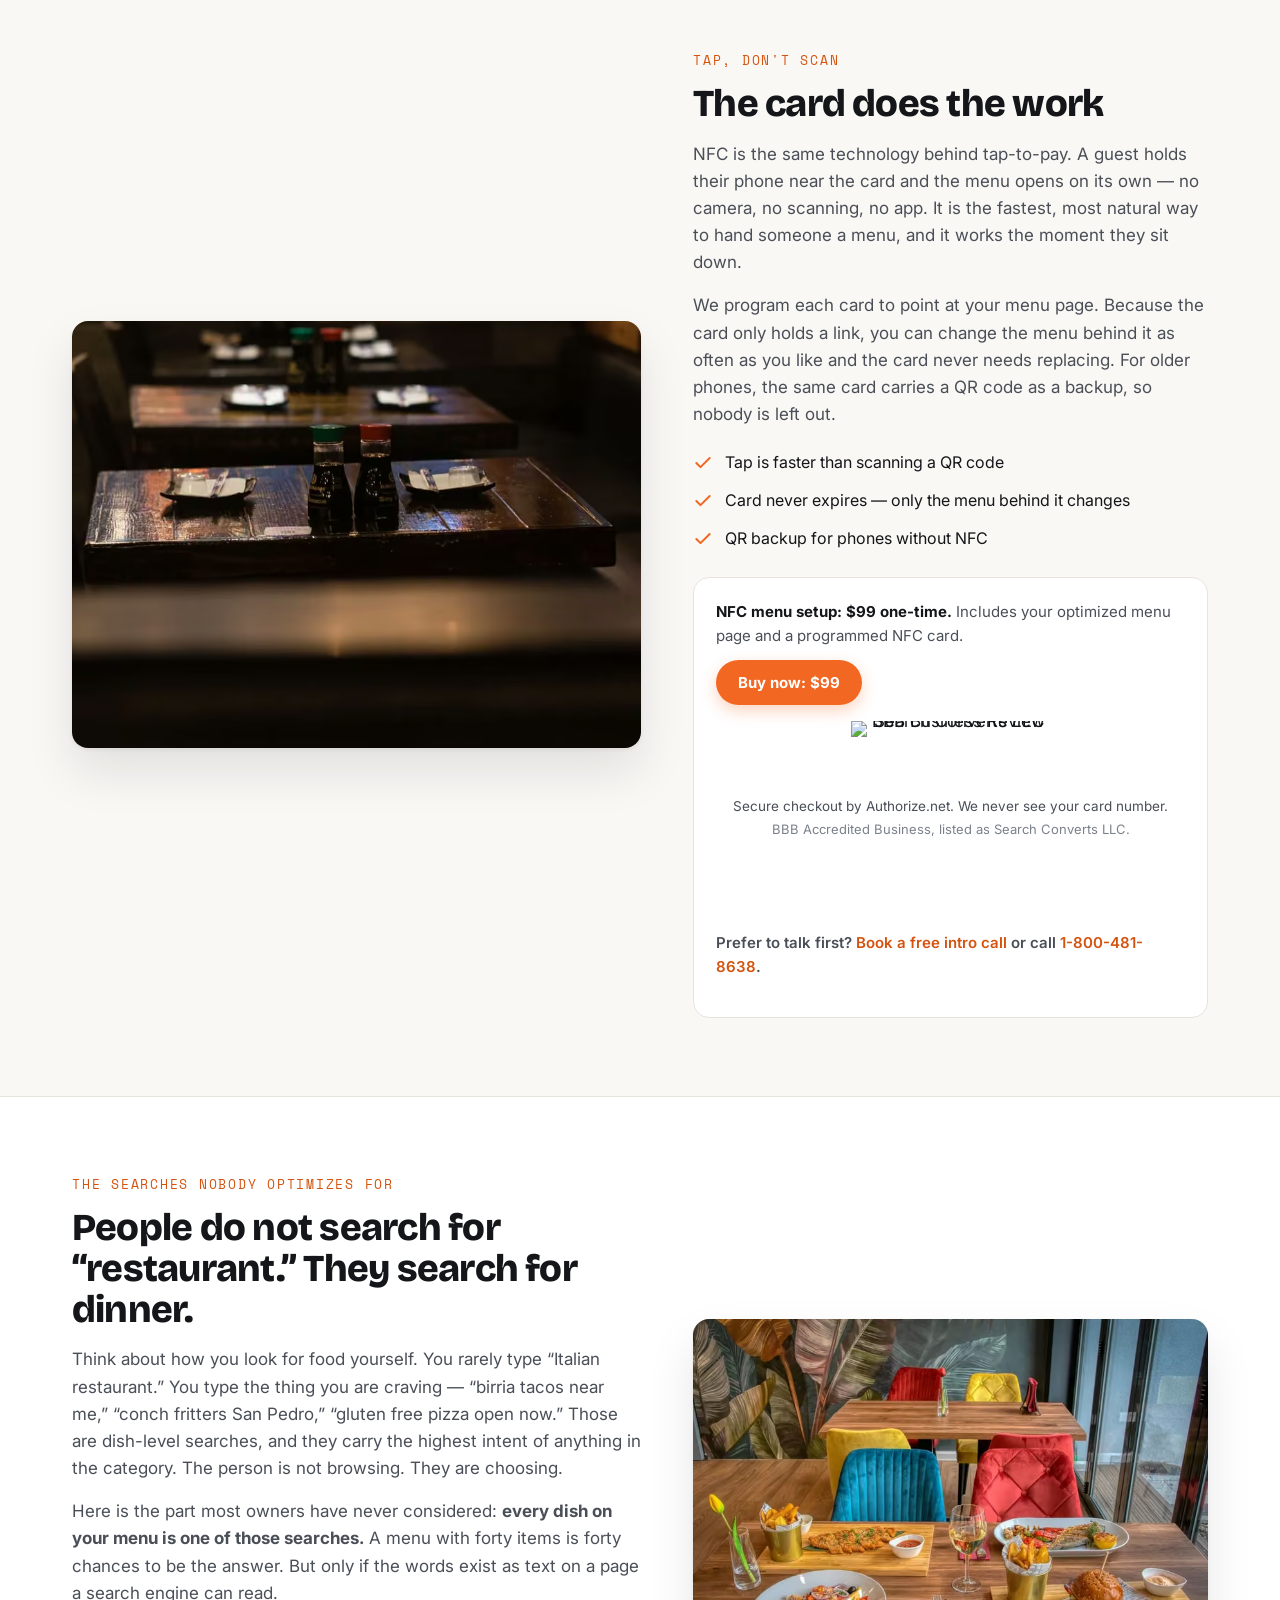
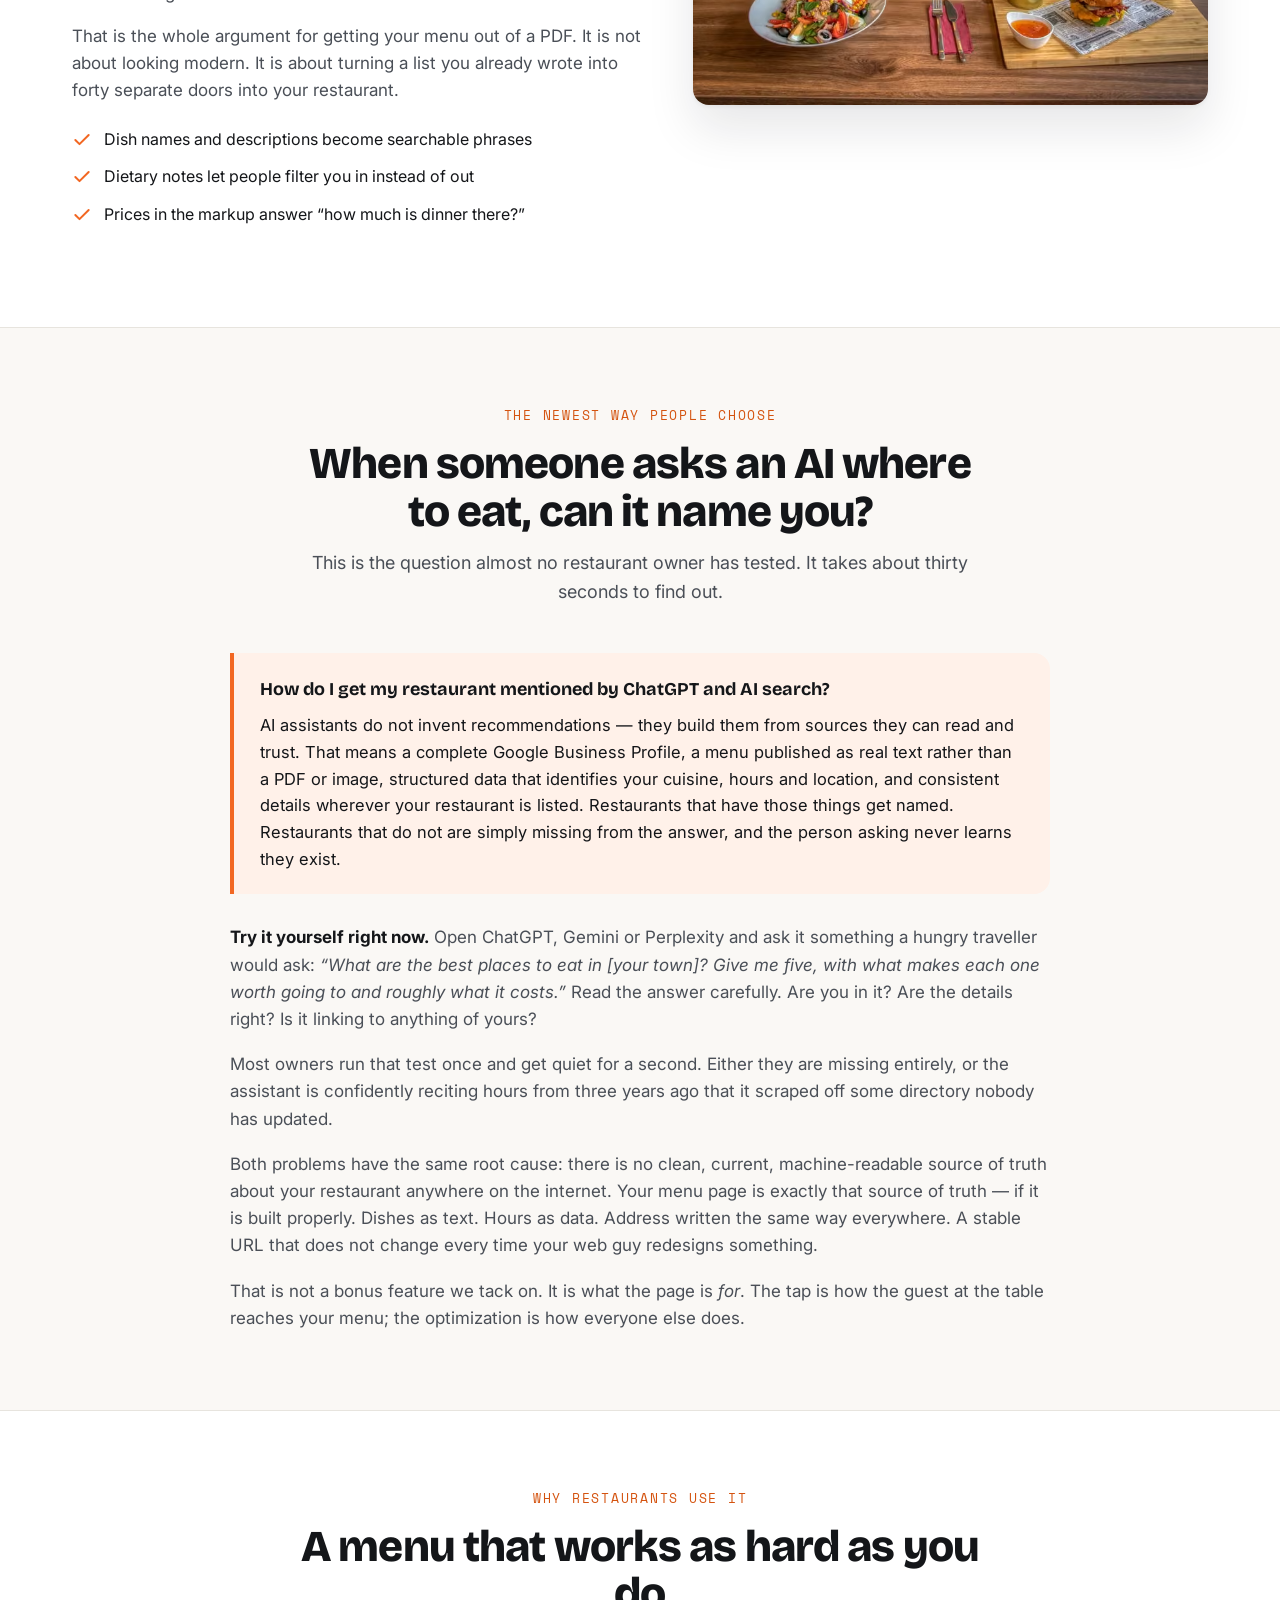
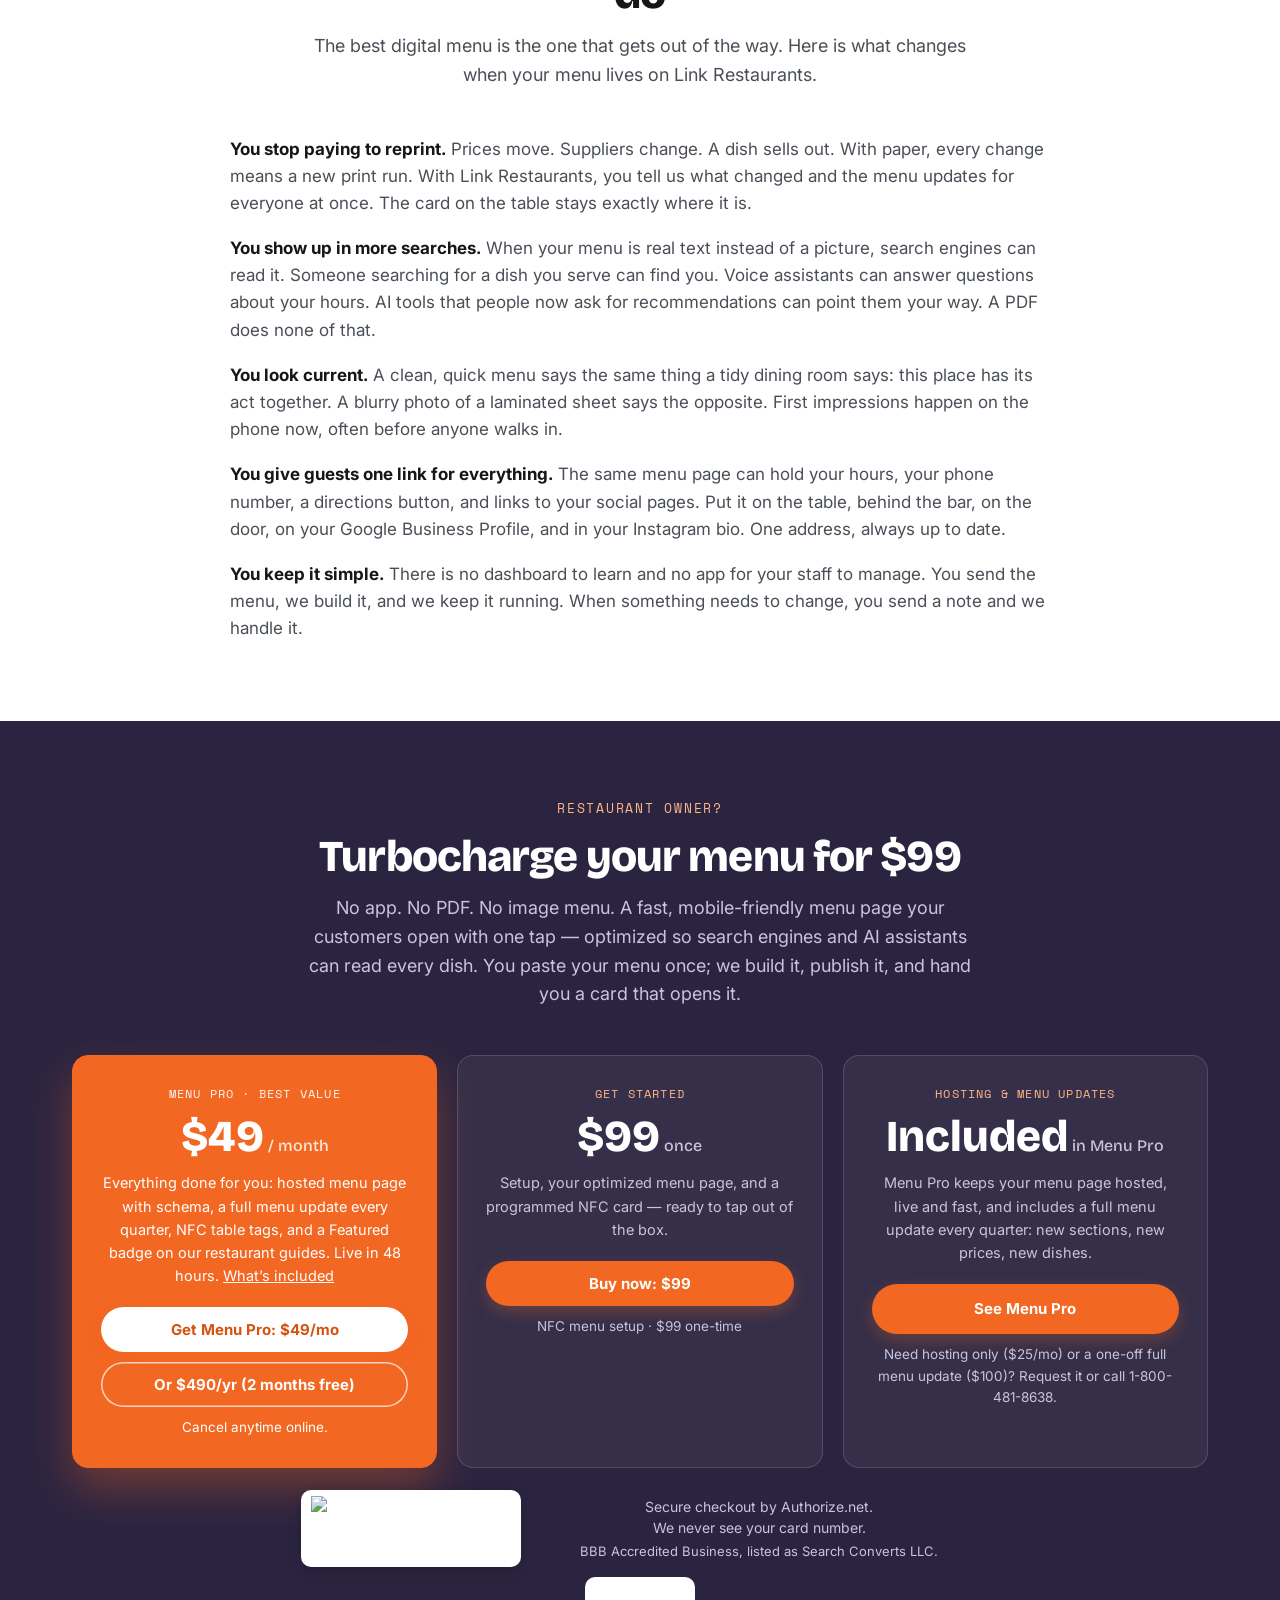
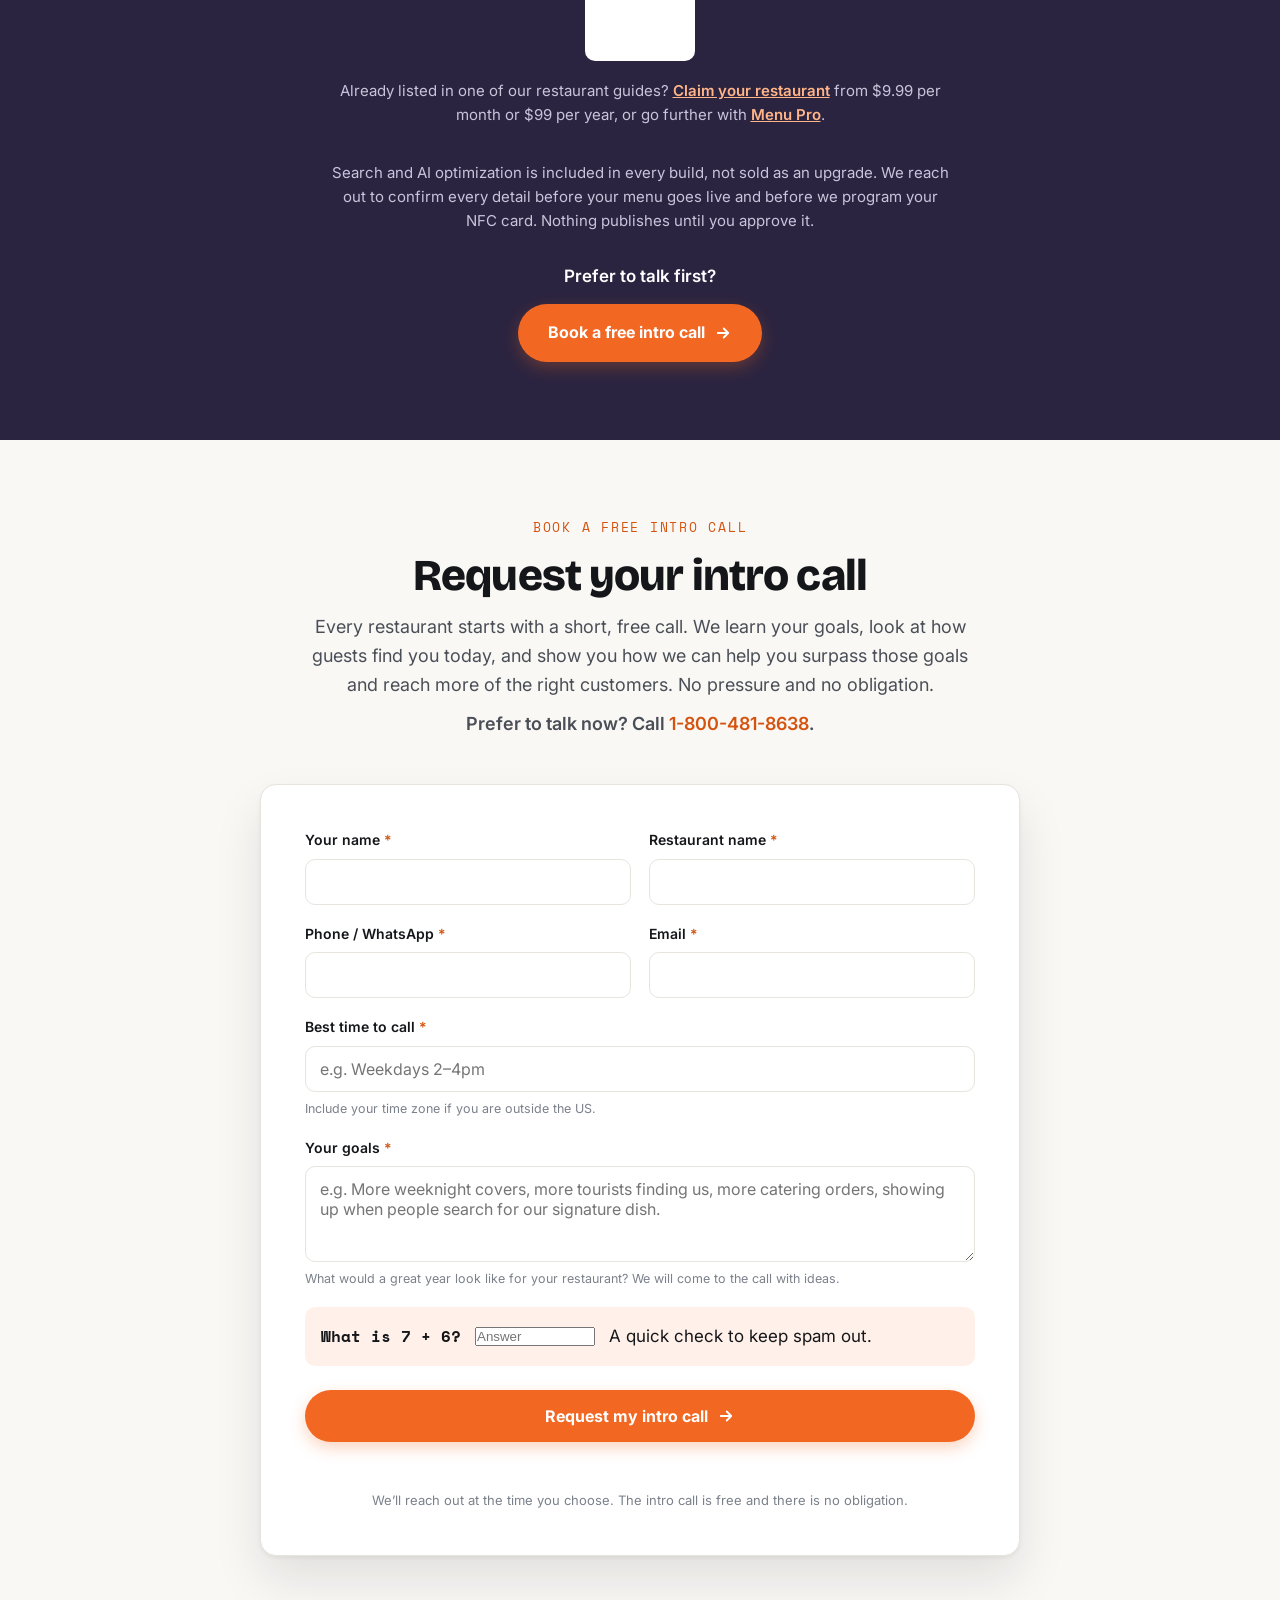
==== commit 7192fa3c: "Swap remaining Simple Checkout forms for the secure checkout engine; add Menu Pro intake - Home: NFC" ====
--- a/index.html
+++ b/index.html
@@ -976,10 +976,9 @@
           </ul>
           <div class="nfc-buy">
             <p class="pay-terms"><strong>NFC menu setup: $99 one-time.</strong> Includes your optimized menu page and a programmed NFC card.</p>
-            <form class="pay-form" method="post" action="https://Simplecheckout.authorize.net/payment/CatalogPayment.aspx">
-              <input type="hidden" name="LinkId" value="91a8af30-0a33-4b65-9ced-c646d3f48125">
-              <button type="submit" class="btn">Buy now: $99</button>
-            </form>
+            <div class="pay-form">
+              <button type="button" class="btn sc-buy" data-sku="RST-NFC" data-site="linkrestaurants.com">Buy now: $99</button>
+            </div>
             <div class="trust-row">
               <span class="trust-seal"><a href="https://www.bbb.org/us/co/denver/profile/advertising-agencies/search-converts-llc-1296-90228702/#sealclick" target="_blank" rel="nofollow noopener" aria-label="Search Converts LLC BBB Business Review (opens BBB profile)"><img src="https://seal-alaskaoregonwesternwashington.bbb.org/seals/blue-seal-200-65-bbb-90228702.png" width="200" height="65" alt="Search Converts LLC BBB Business Review" loading="lazy" decoding="async"></a></span>
               <div class="trust-txt">
@@ -1085,32 +1084,19 @@
           <div class="plabel">Get started</div>
           <div class="amt">$99<small> once</small></div>
           <div class="pdesc">Setup, your optimized menu page, and a programmed NFC card — ready to tap out of the box.</div>
-          <form class="pay-form" method="post" action="https://Simplecheckout.authorize.net/payment/CatalogPayment.aspx">
-            <input type="hidden" name="LinkId" value="91a8af30-0a33-4b65-9ced-c646d3f48125">
-            <button type="submit" class="btn btn-block">Buy now: $99</button>
-          </form>
+          <div class="pay-form">
+            <button type="button" class="btn btn-block sc-buy" data-sku="RST-NFC" data-site="linkrestaurants.com">Buy now: $99</button>
+          </div>
           <p class="pay-terms">NFC menu setup &middot; $99 one-time</p>
         </div>
         <div class="price-card reveal">
-          <div class="plabel">Hosting</div>
-          <div class="amt">$25<small> / month</small></div>
-          <div class="pdesc">Keeps your menu page live, fast, and online. Cancel any time.</div>
-          <form class="pay-form" method="post" action="https://Simplecheckout.authorize.net/payment/CatalogPayment.aspx">
-            <input type="hidden" name="LinkId" value="084655e0-4eba-4dc6-8180-c22dc4f3a392">
-            <button type="submit" class="btn btn-block">Buy now: $25</button>
-          </form>
-          <p class="pay-terms">Menu hosting &middot; $25 per month, billed monthly</p>
-          <p class="pay-note">First month charged today. We&rsquo;ll confirm your ongoing monthly billing during your intro call.</p>
-        </div>
-        <div class="price-card reveal">
-          <div class="plabel">Menu update</div>
-          <div class="amt">$100<small> / update</small></div>
-          <div class="pdesc">A full menu rewrite — new sections, new prices, new dishes. Simple logo or image swaps are quoted as needed.</div>
-          <form class="pay-form" method="post" action="https://Simplecheckout.authorize.net/payment/CatalogPayment.aspx">
-            <input type="hidden" name="LinkId" value="5279fb56-6f96-4910-a37e-c122a0ed36a8">
-            <button type="submit" class="btn btn-block">Buy now: $100</button>
-          </form>
-          <p class="pay-terms">Full menu update &middot; $100 one-time</p>
+          <div class="plabel">Hosting &amp; menu updates</div>
+          <div class="amt">Included<small> in Menu Pro</small></div>
+          <div class="pdesc">Menu Pro keeps your menu page hosted, live and fast, and includes a full menu update every quarter: new sections, new prices, new dishes.</div>
+          <div class="pay-form">
+            <a class="btn btn-block" href="/menu-pro/">See Menu Pro</a>
+          </div>
+          <p class="pay-terms">Need hosting only ($25/mo) or a one-off full menu update ($100)? <a href="/menu-pro/">Request it</a> or call <a href="tel:+18004818638">1-800-481-8638</a>.</p>
         </div>
       </div>
 
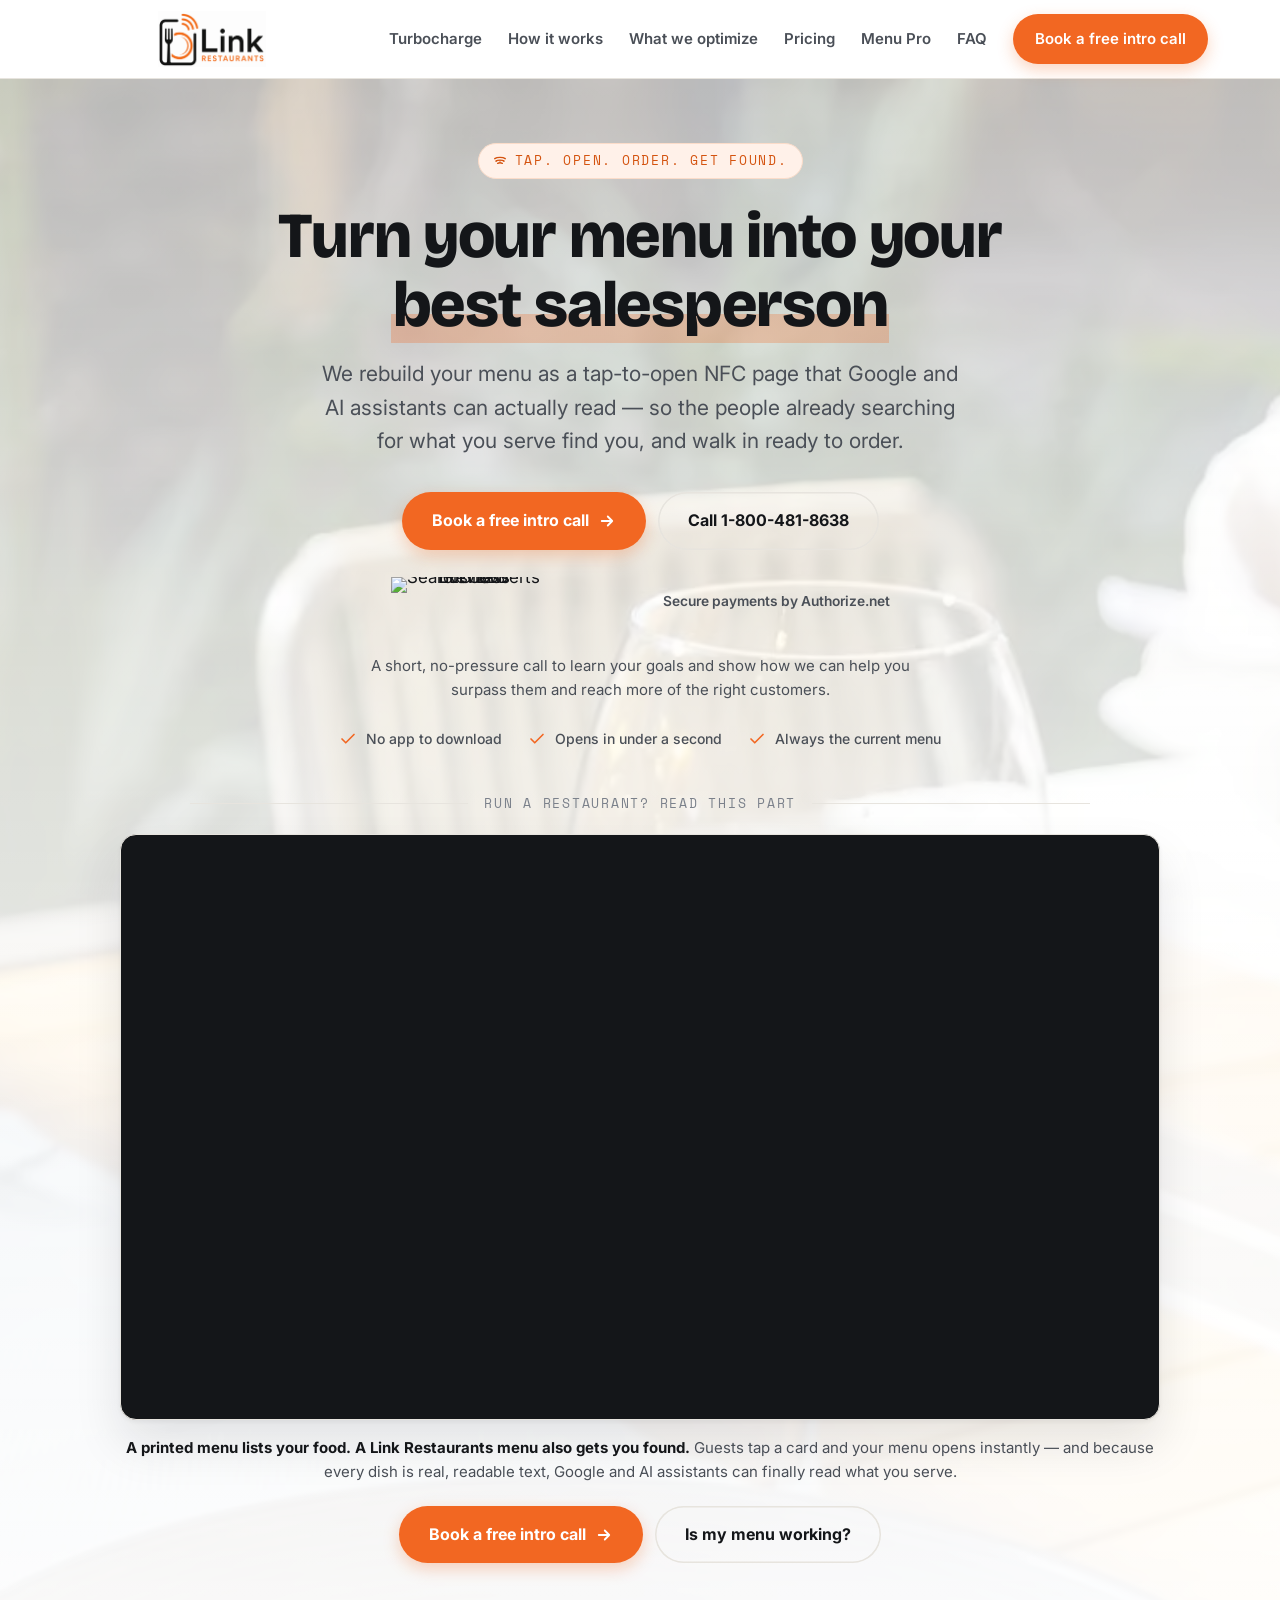
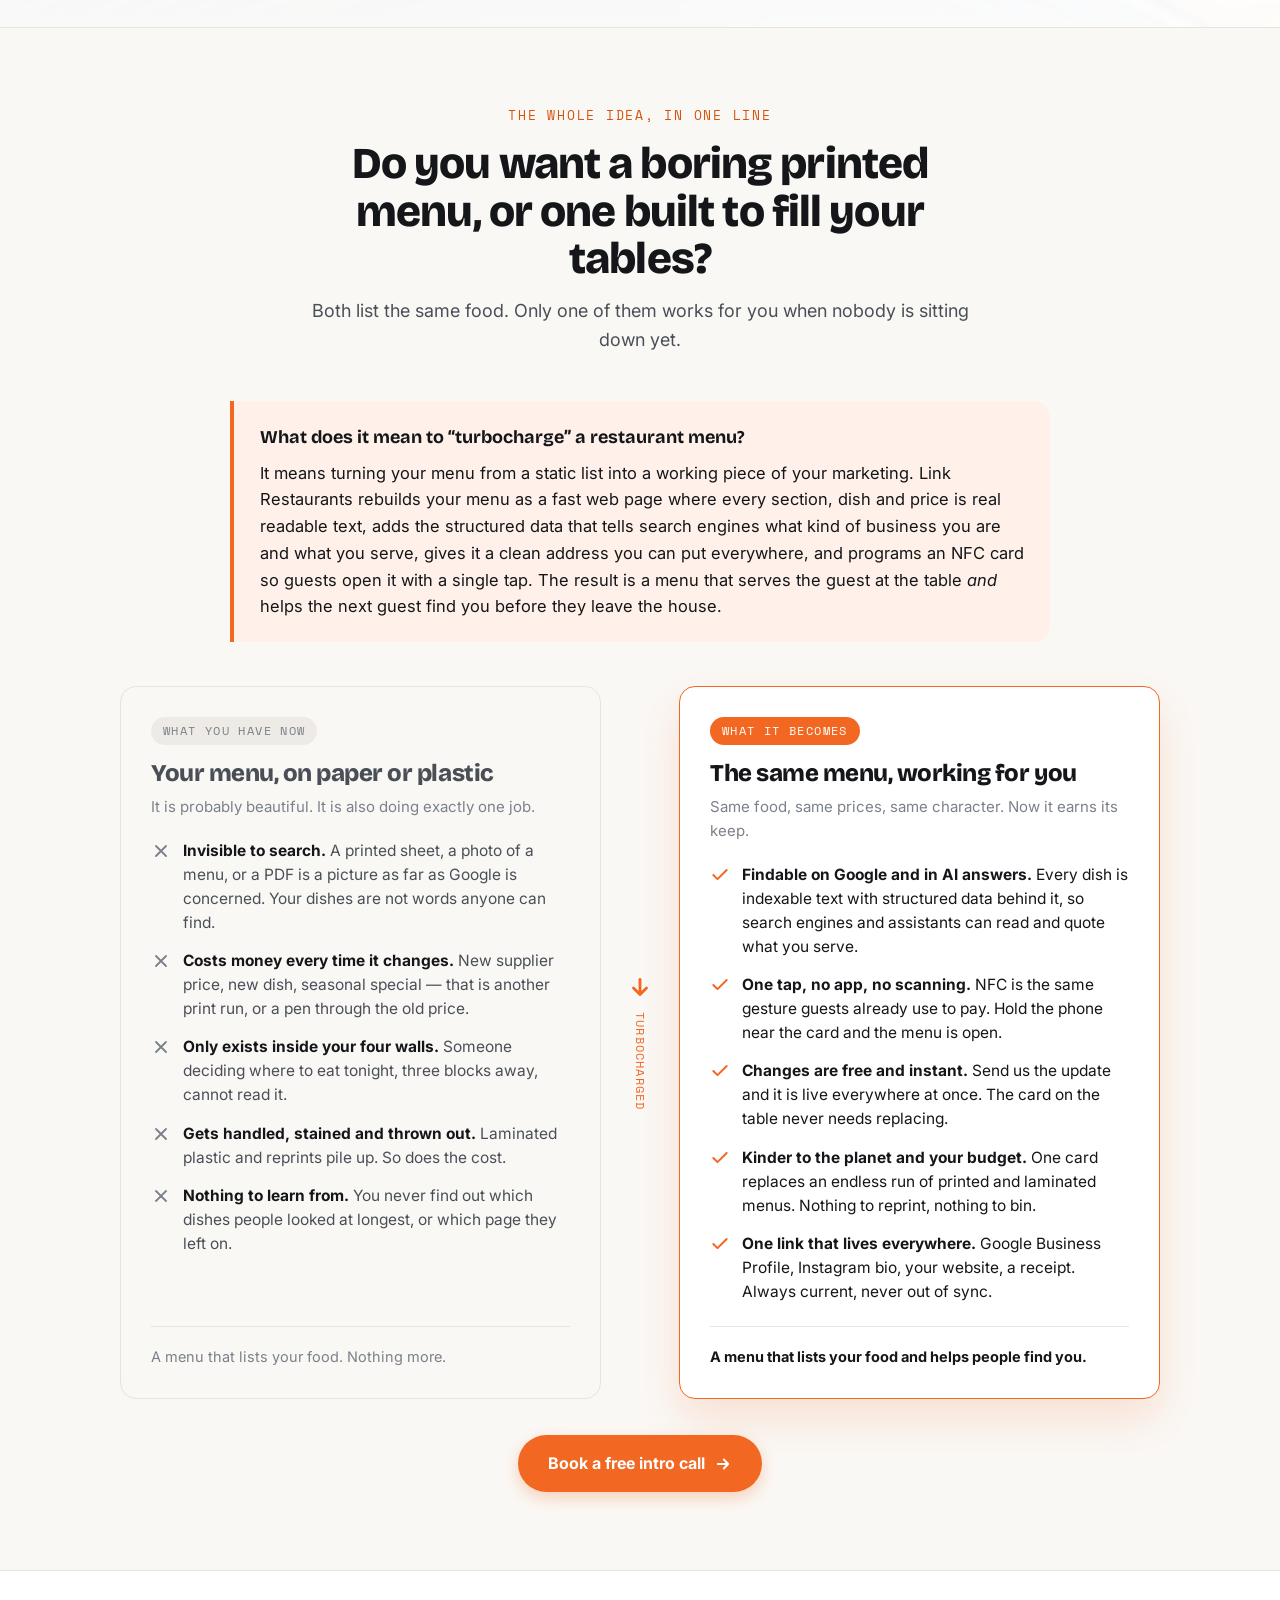
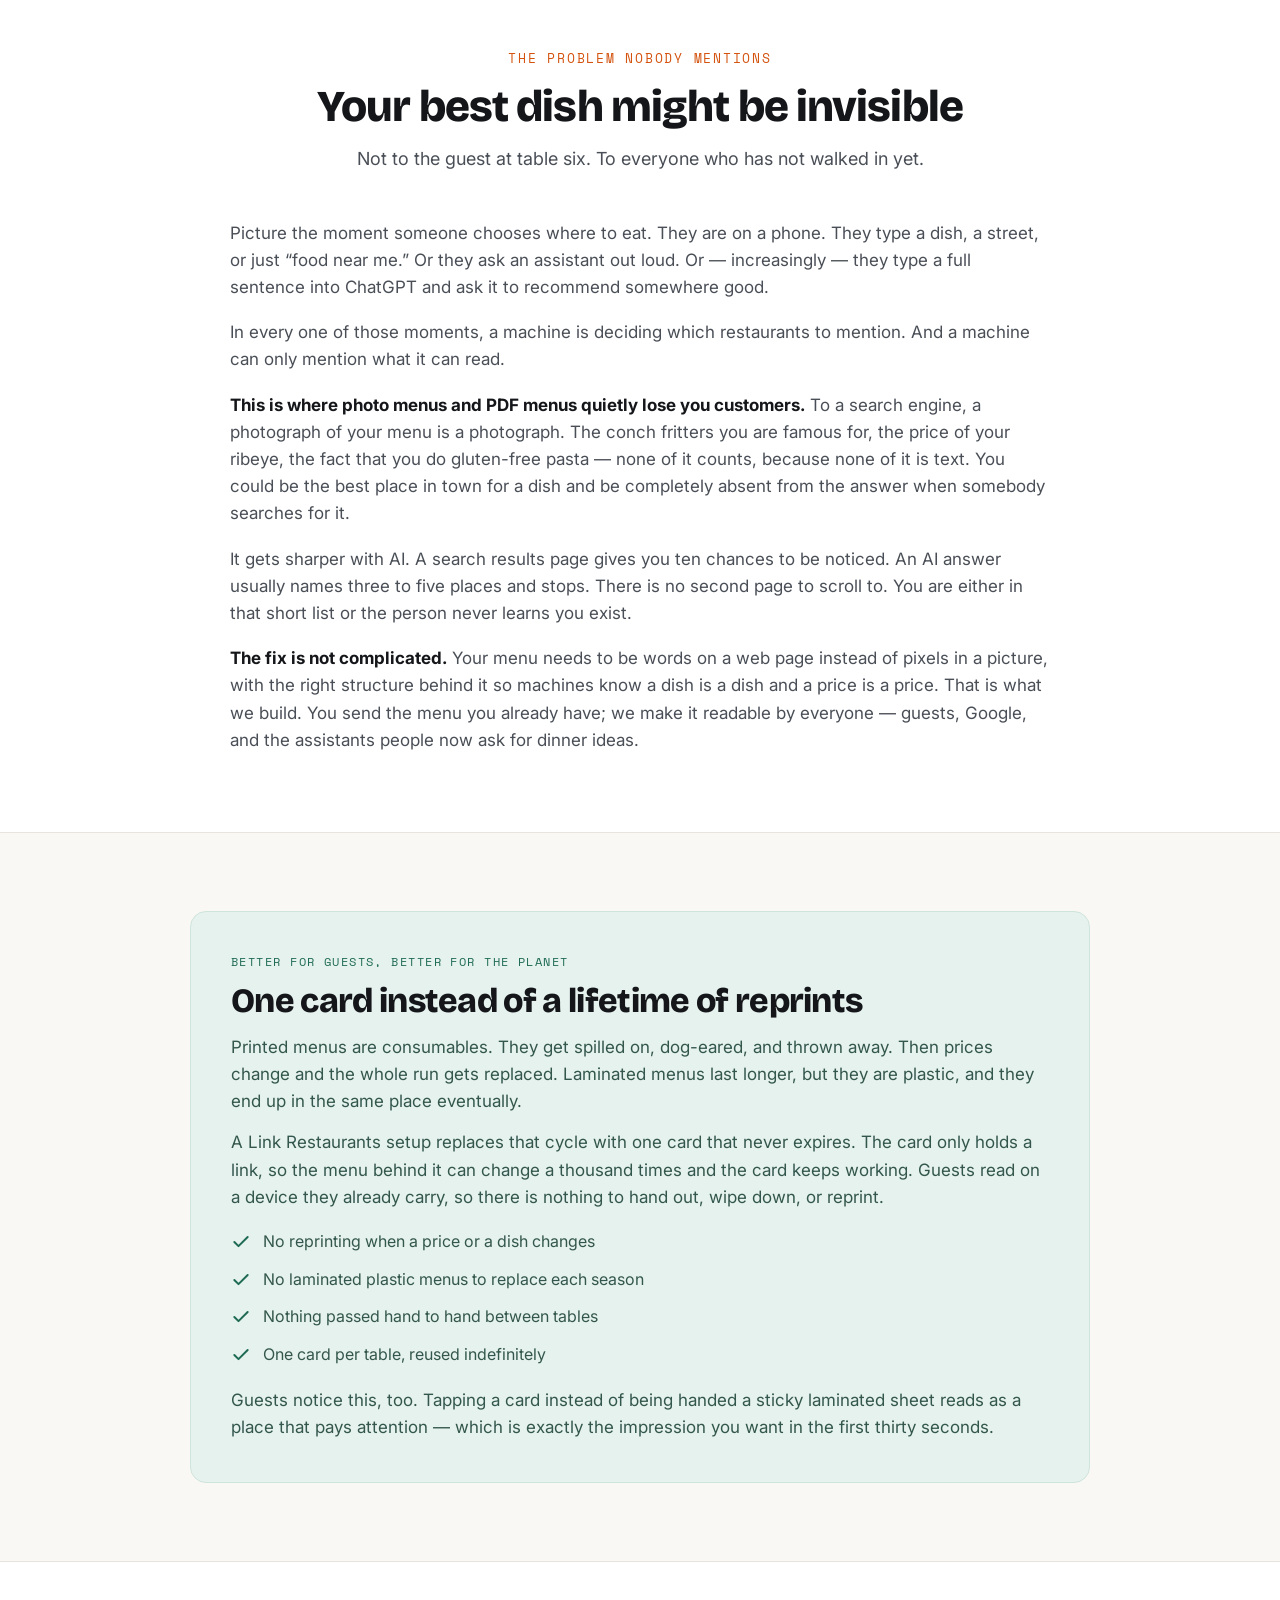
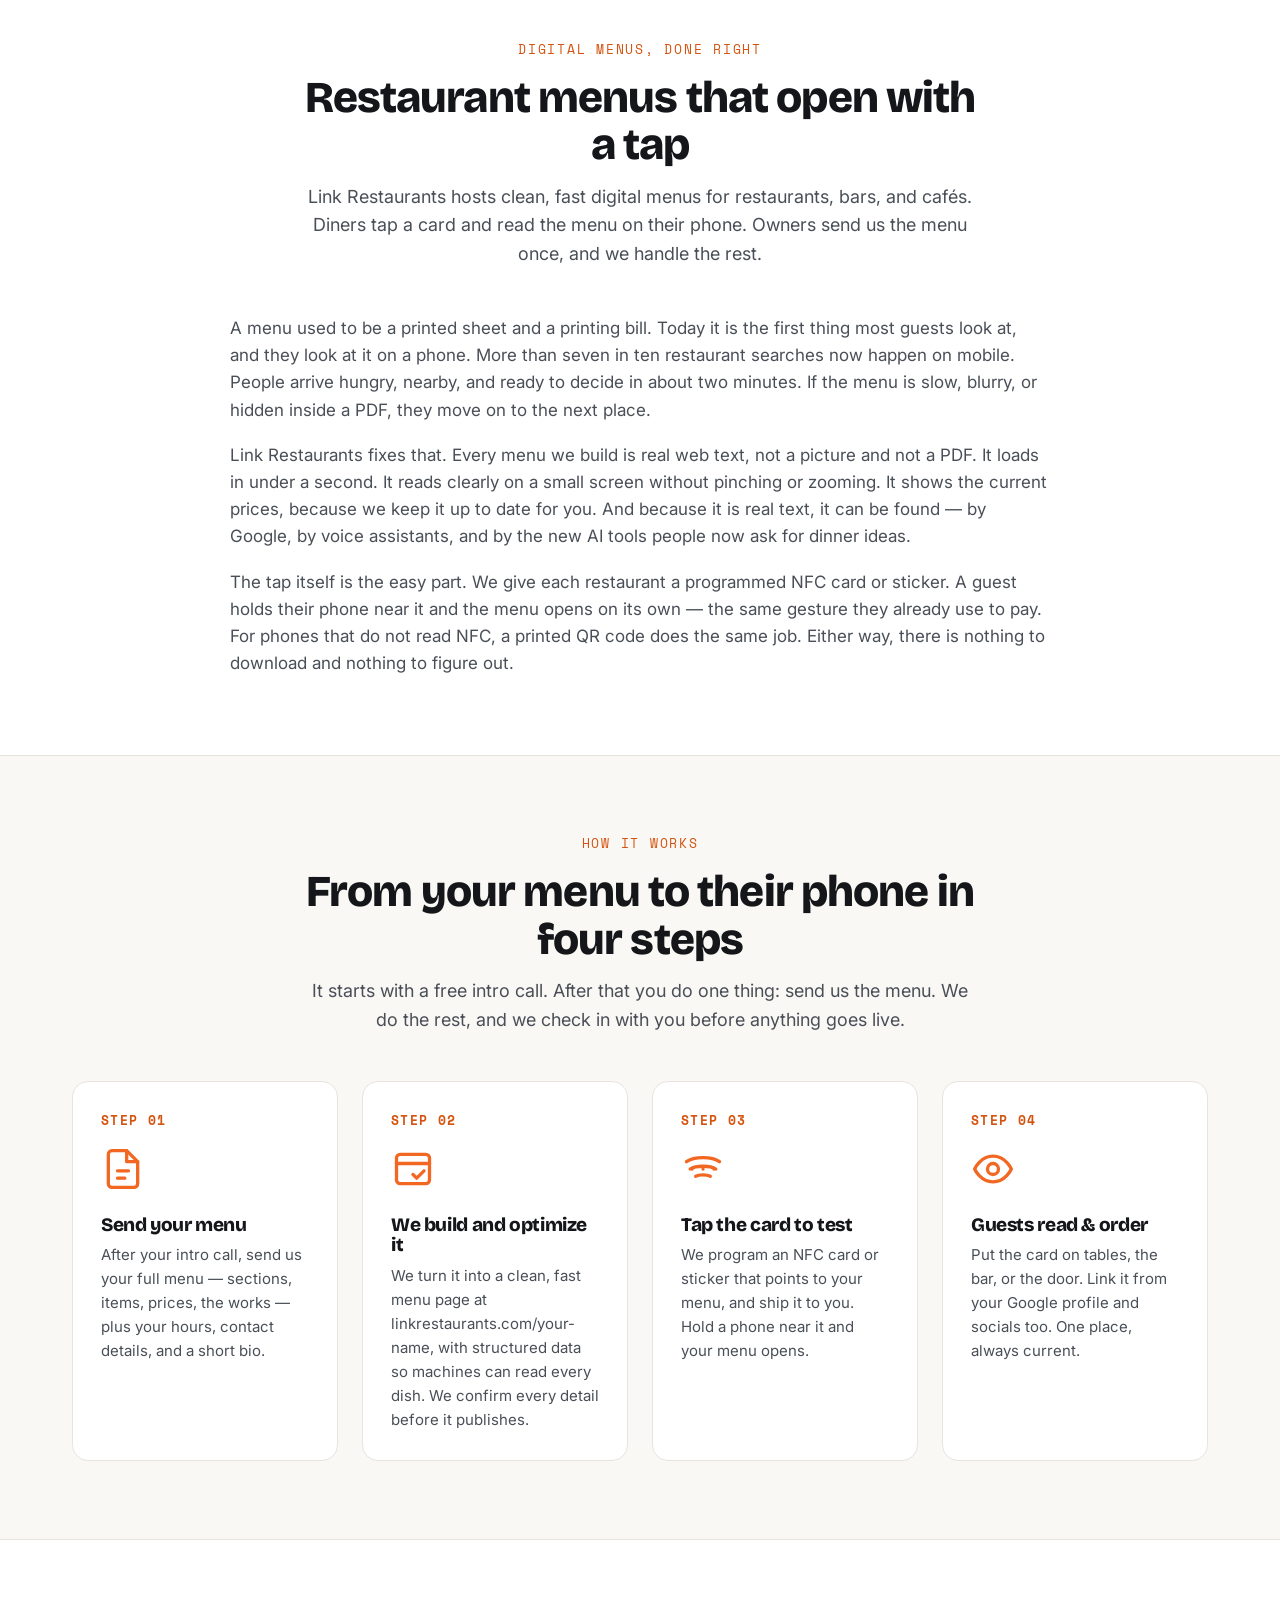
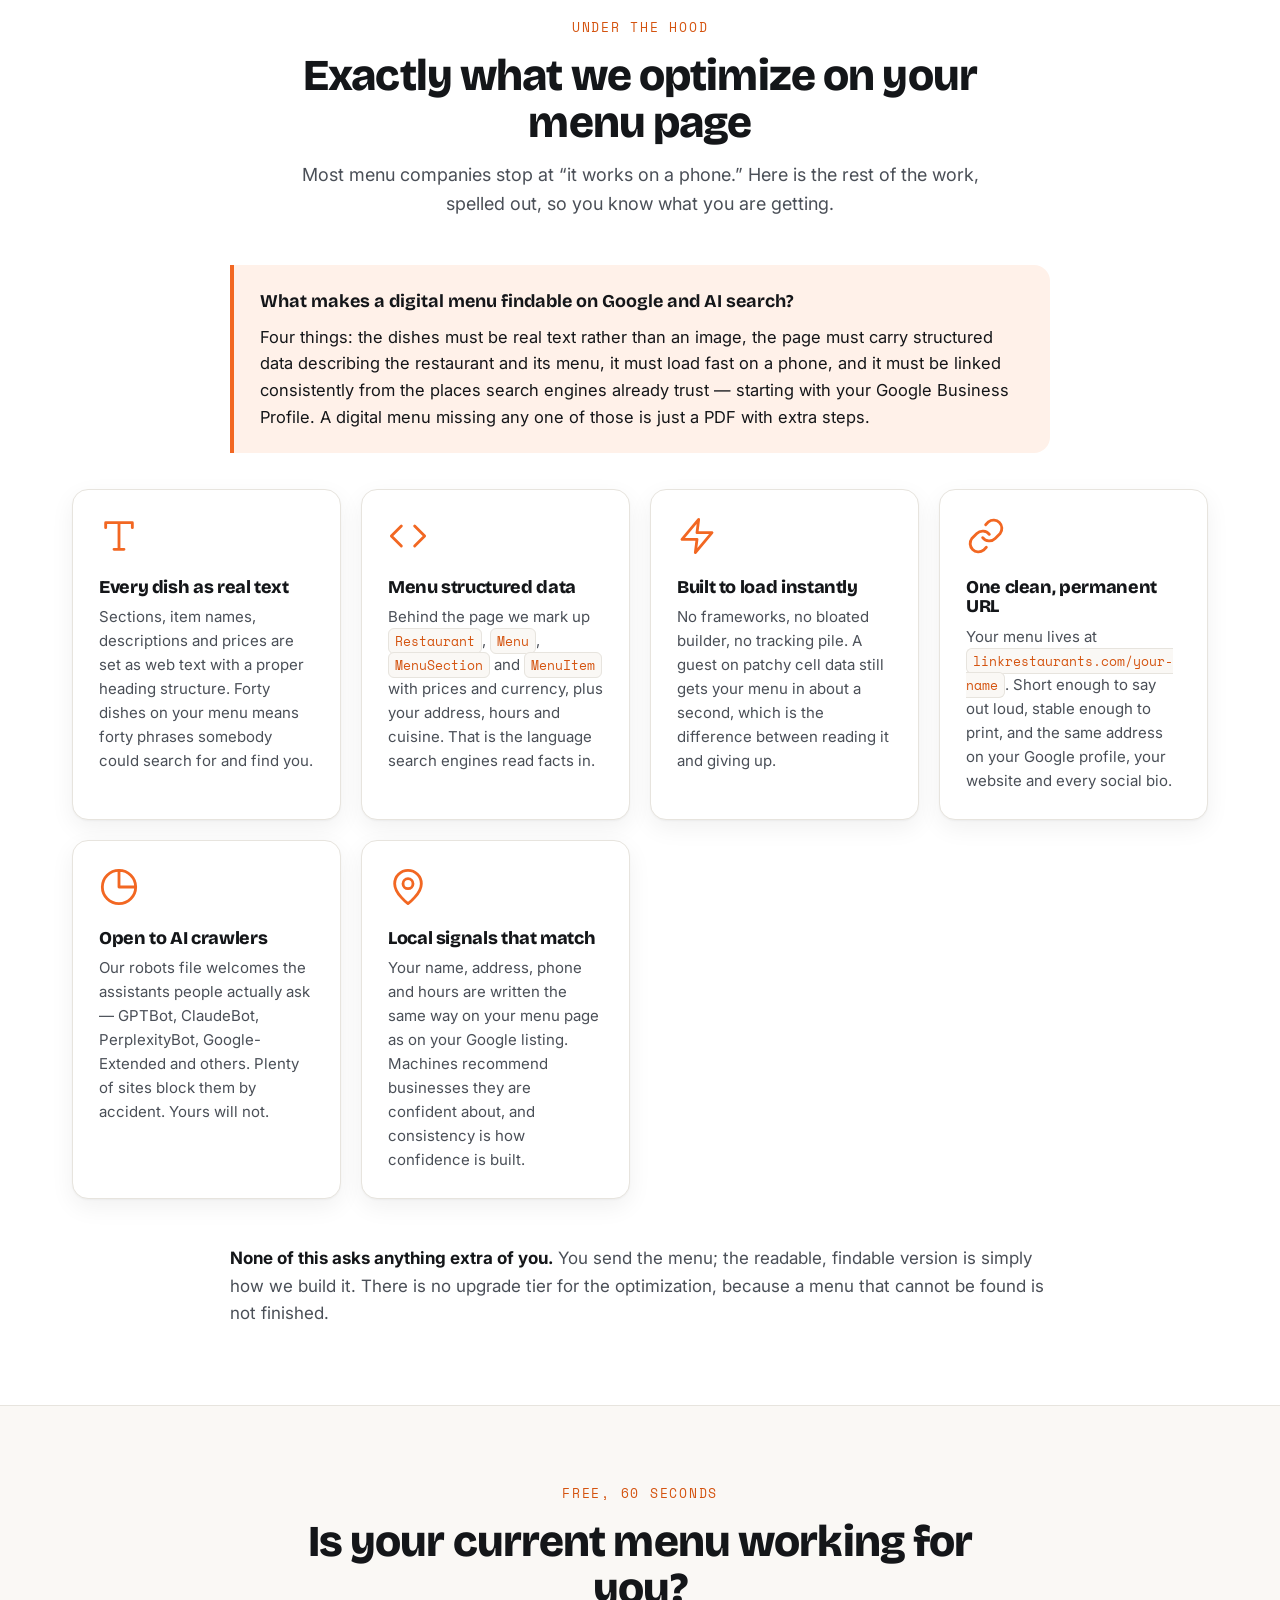
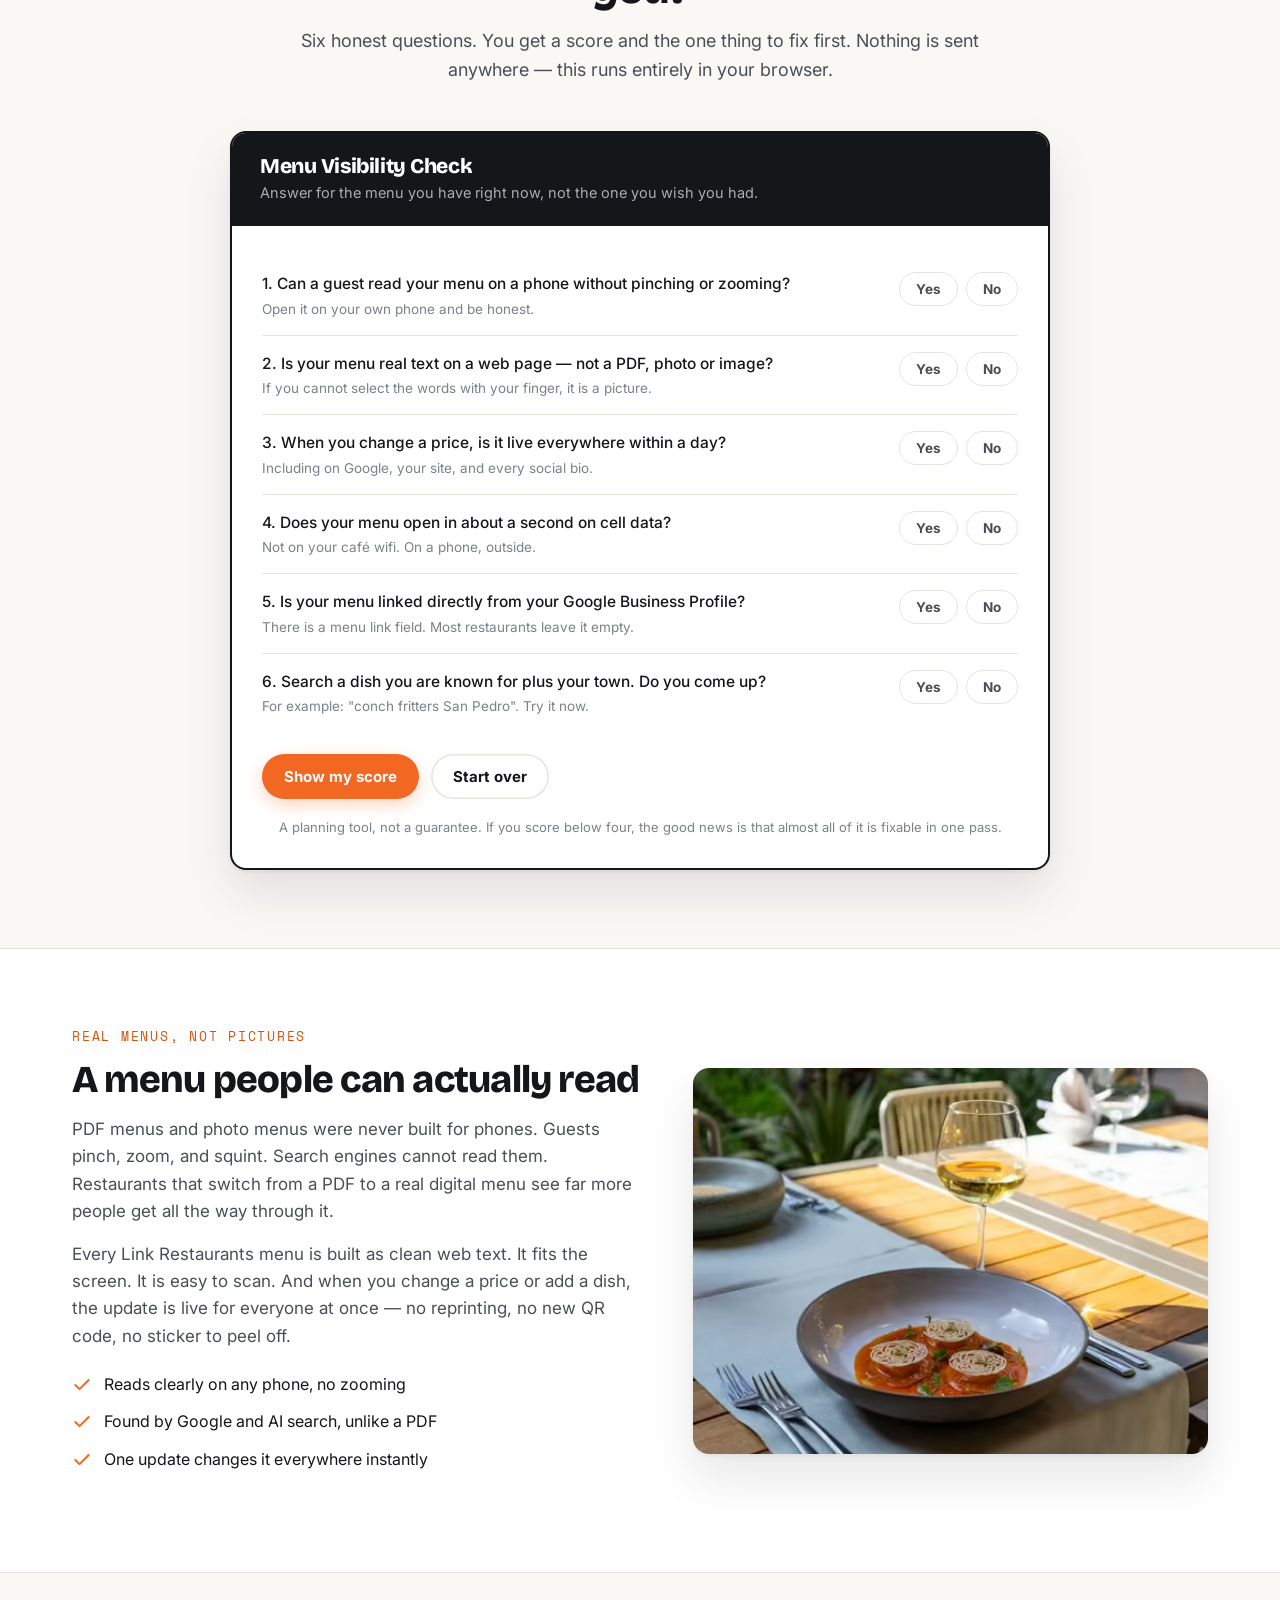
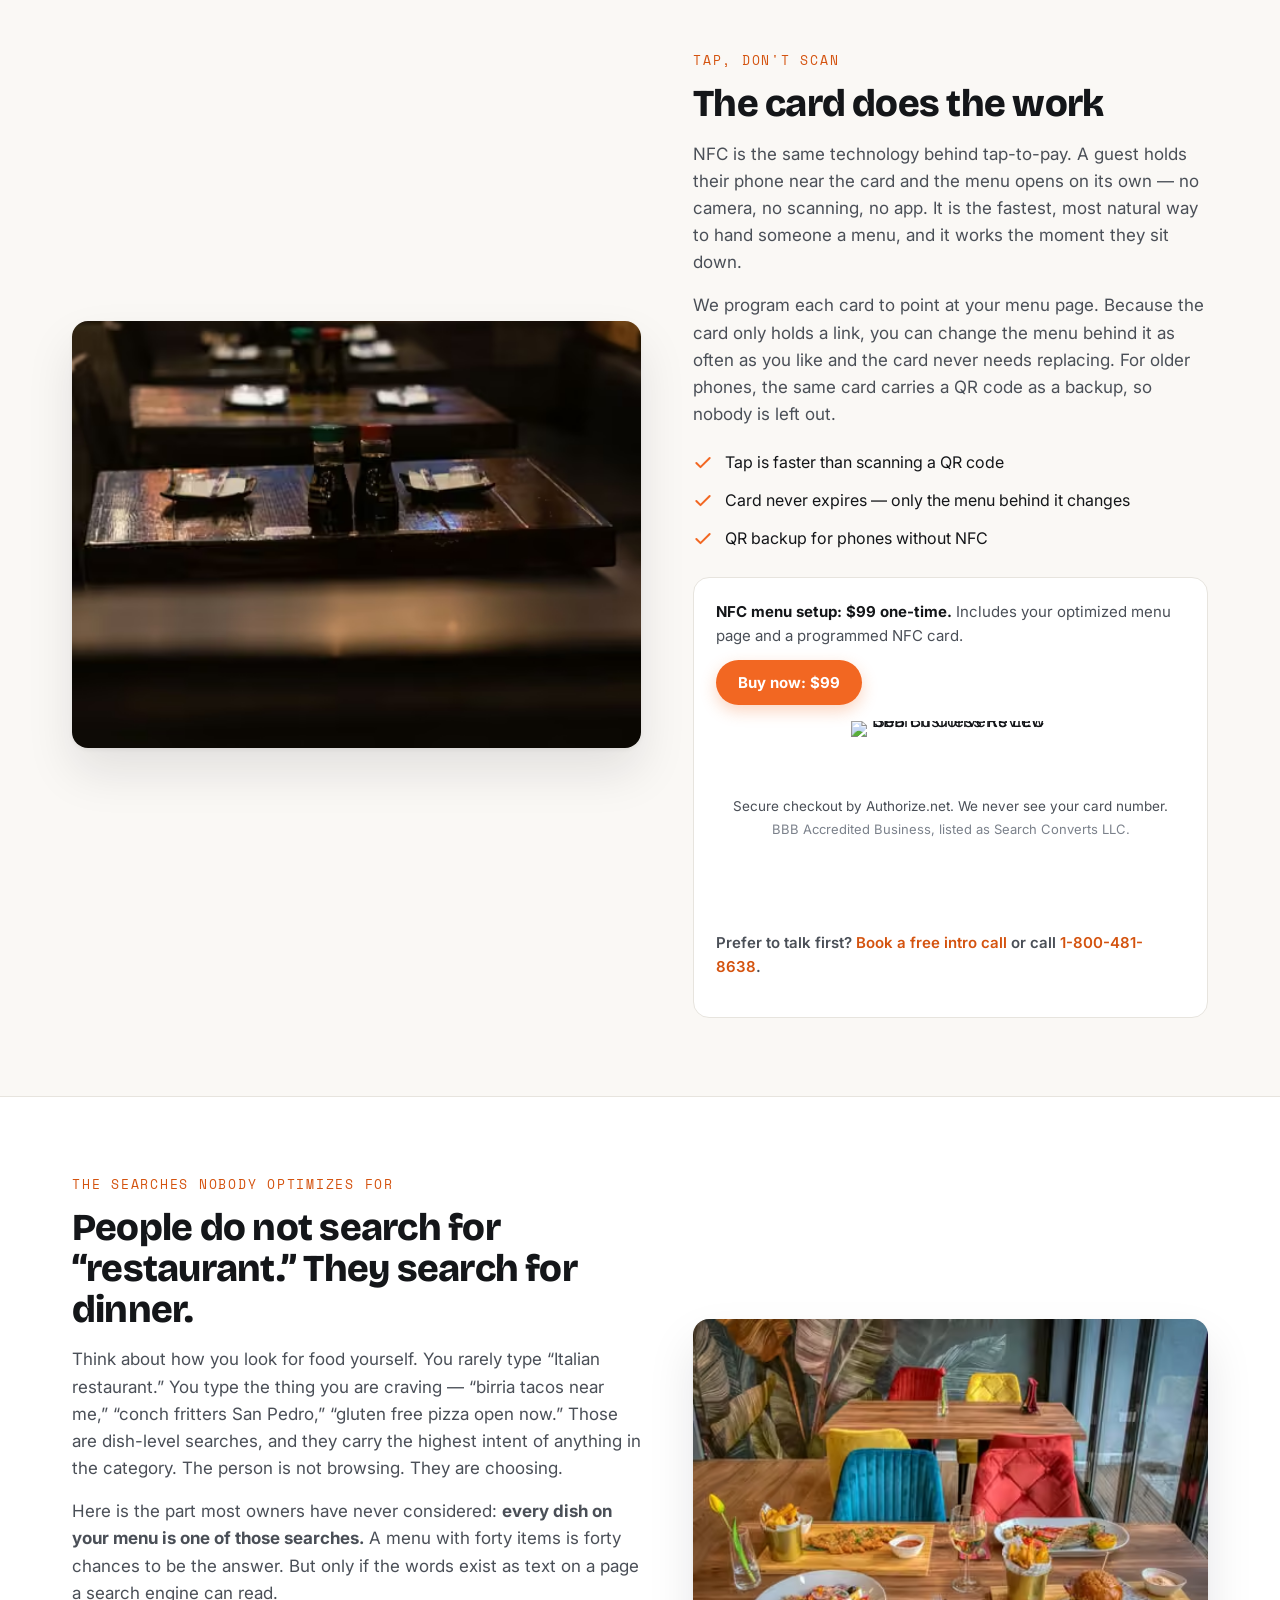
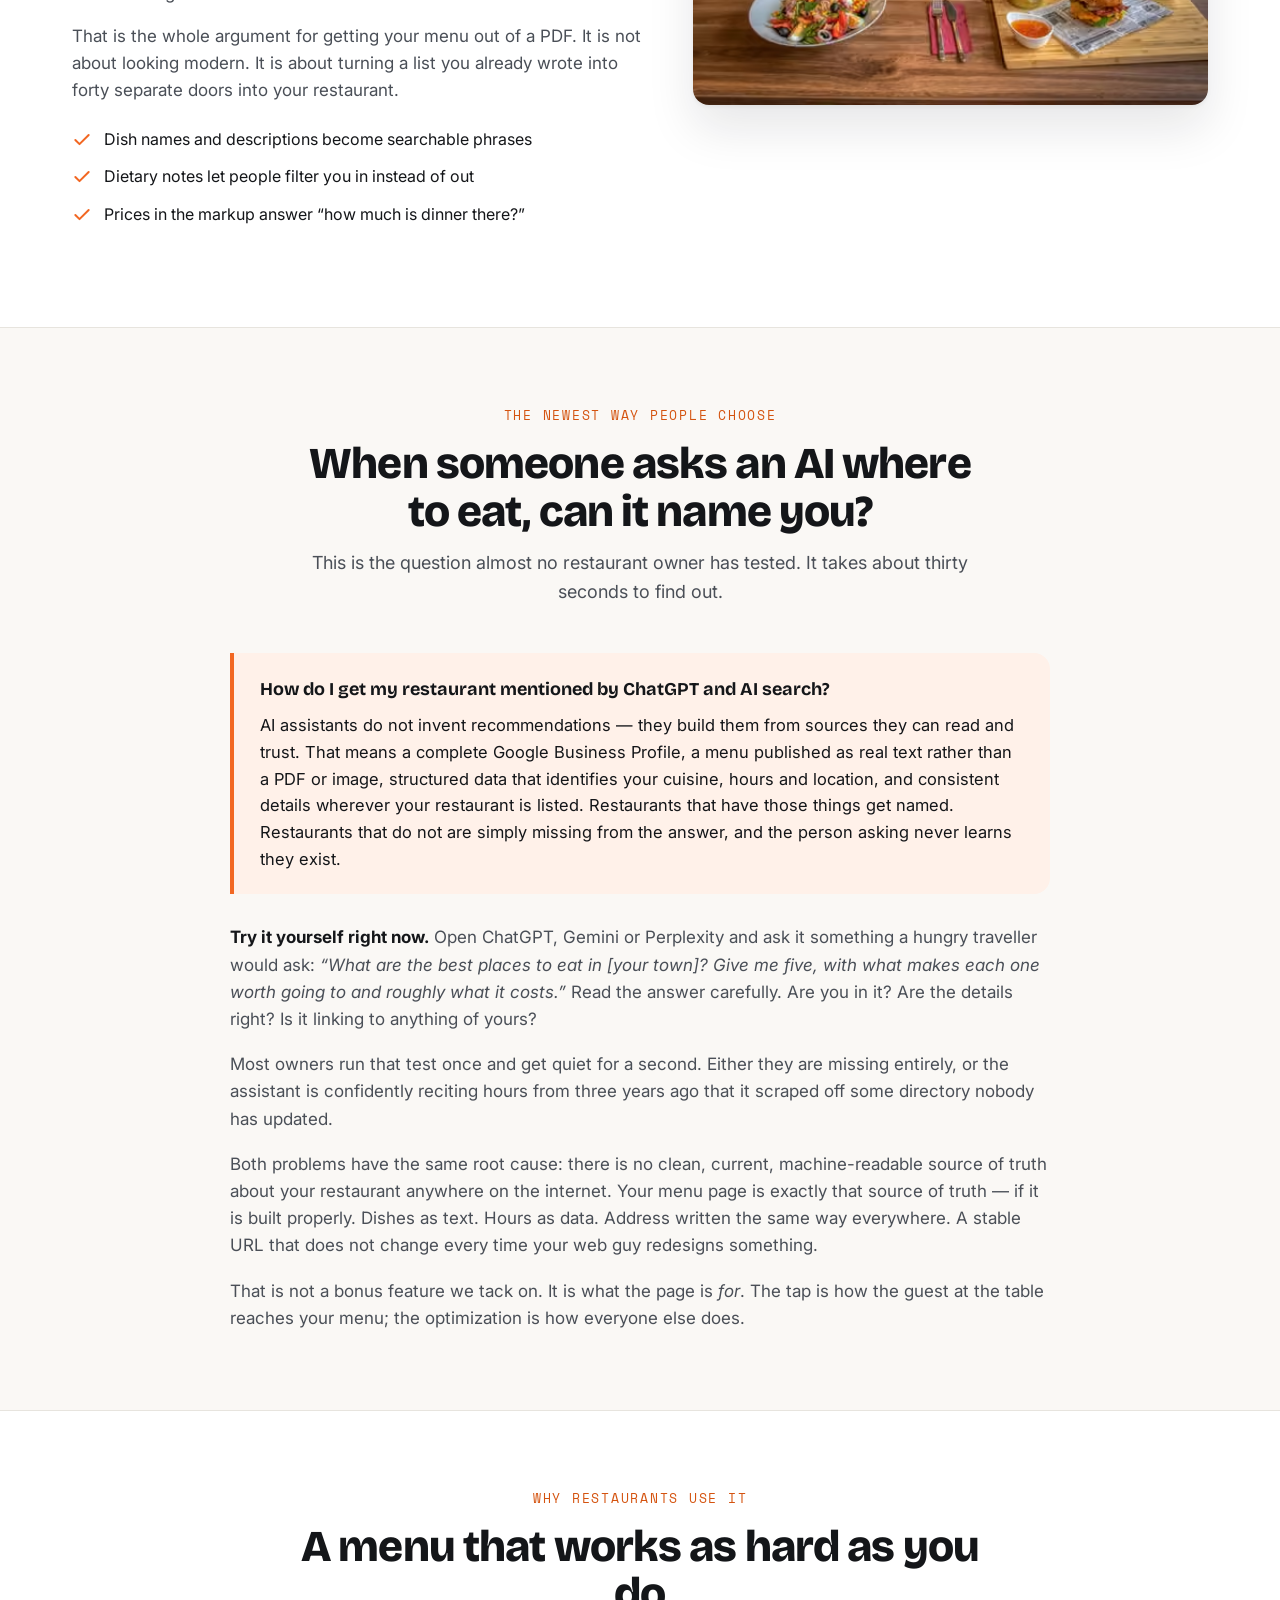
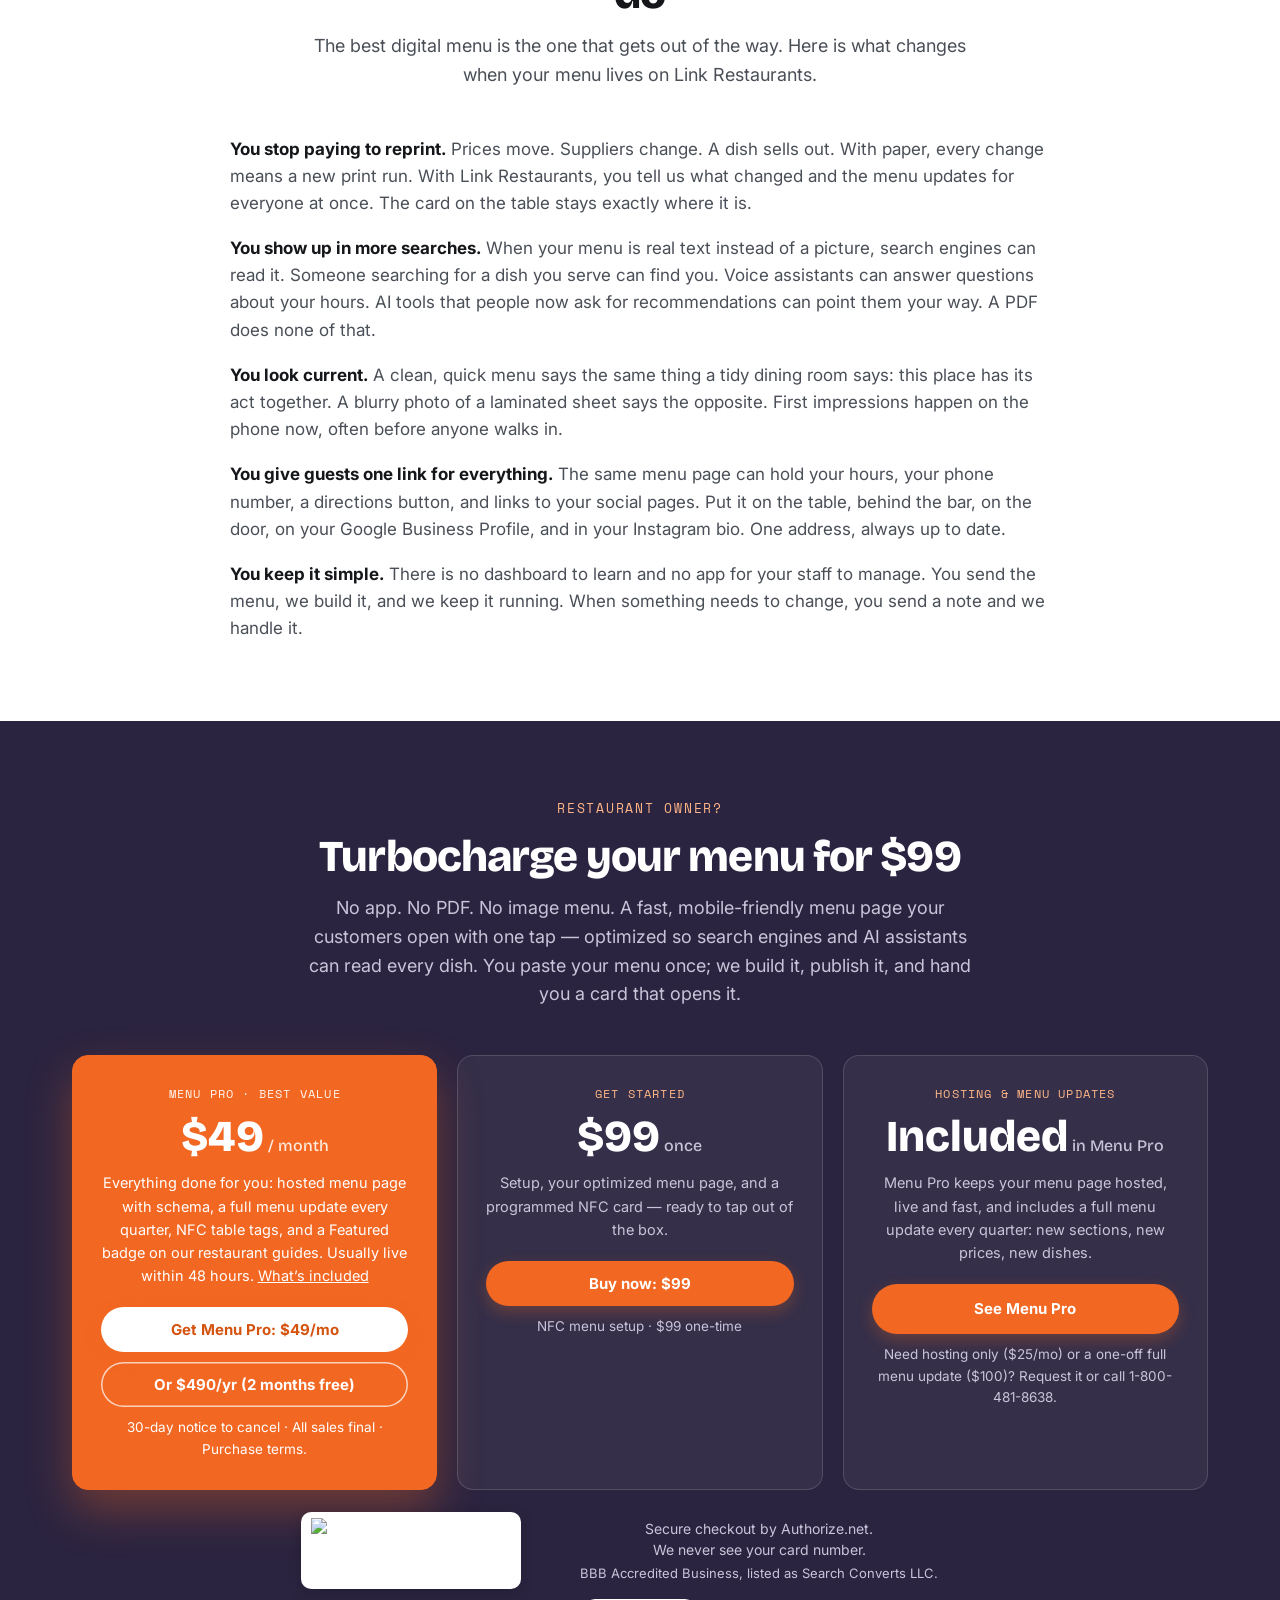
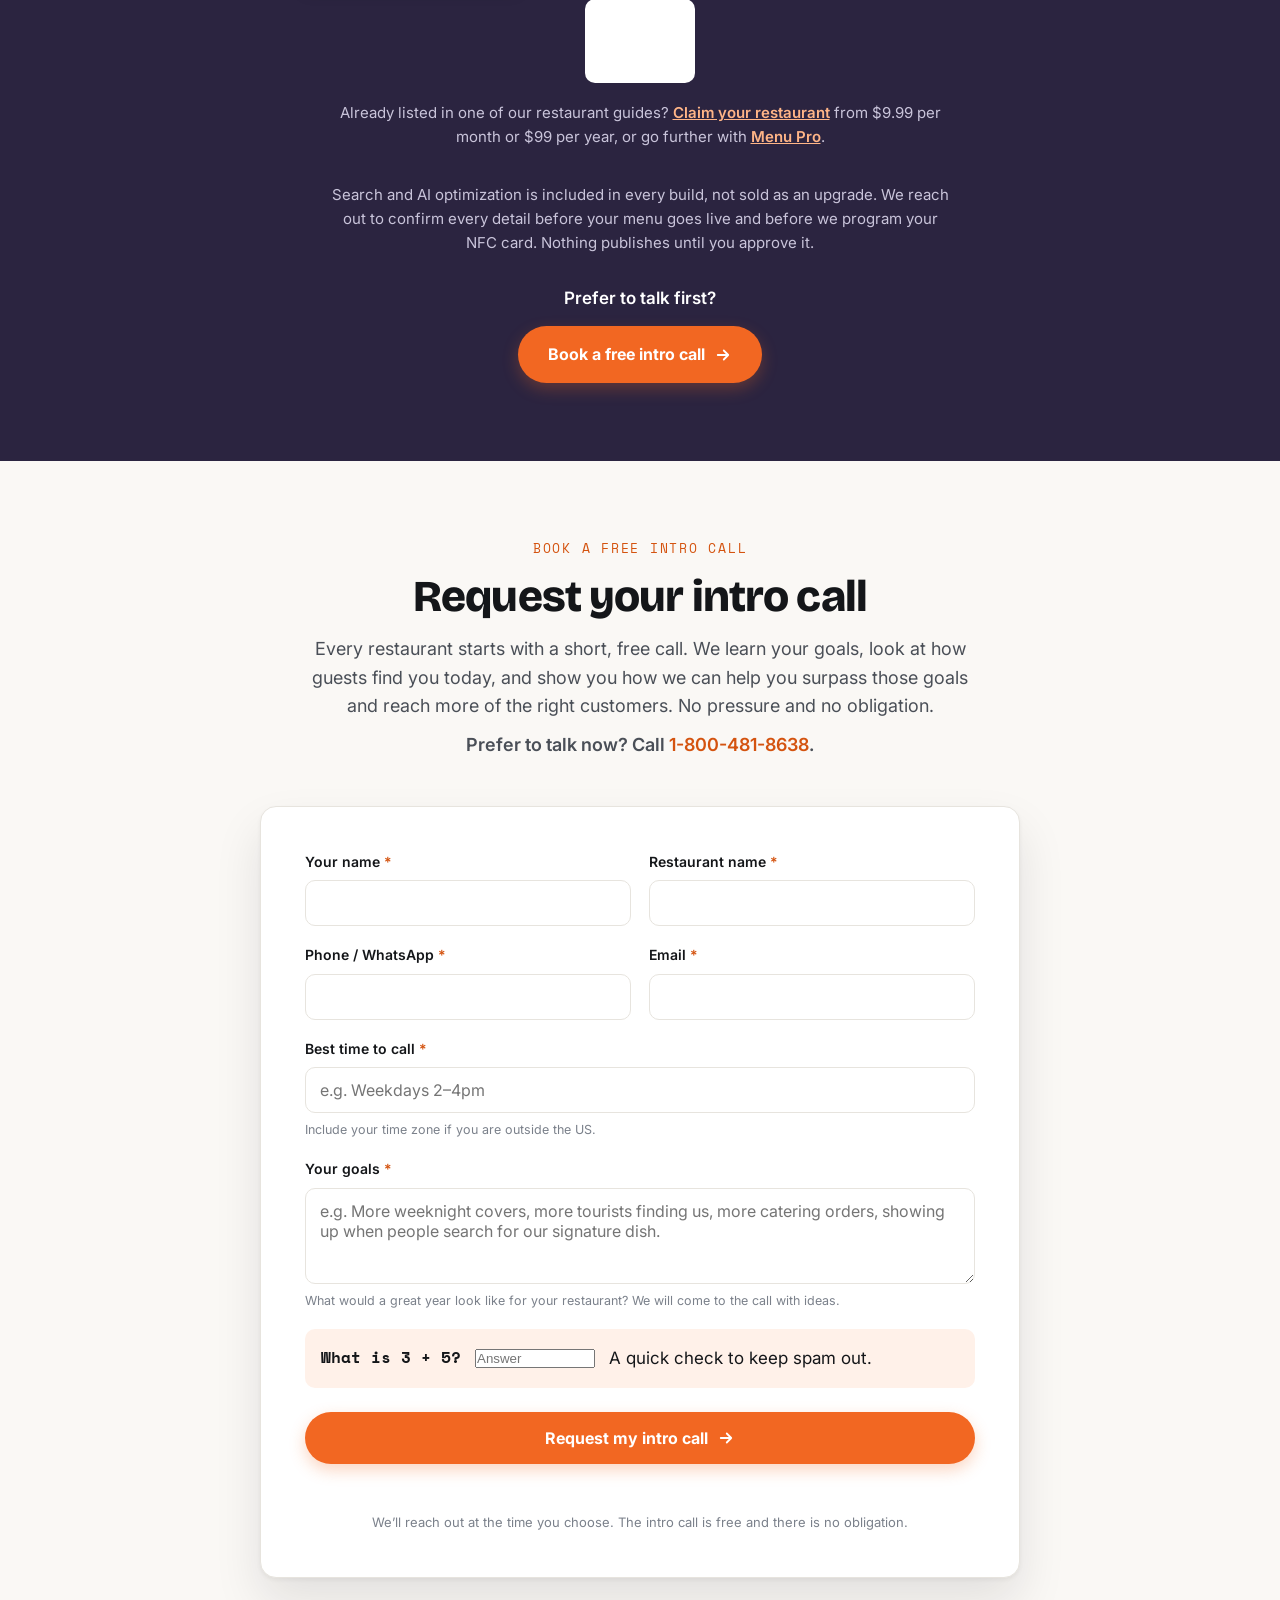
==== commit 3650b63e: "Sales terms: 30-day notice to cancel, all sales final, delivery times as estimates Co-Authored-By: C" ====
--- a/index.html
+++ b/index.html
@@ -1075,10 +1075,10 @@
         <div class="price-card feature reveal" id="menu-pro-card">
           <div class="plabel">Menu Pro &middot; best value</div>
           <div class="amt">$49<small> / month</small></div>
-          <div class="pdesc">Everything done for you: hosted menu page with schema, a full menu update every quarter, NFC table tags, and a Featured badge on our restaurant guides. Live in 48 hours. <a href="/menu-pro/" style="color:#fff;text-decoration:underline">What&rsquo;s included</a></div>
+          <div class="pdesc">Everything done for you: hosted menu page with schema, a full menu update every quarter, NFC table tags, and a Featured badge on our restaurant guides. Usually live within 48 hours. <a href="/menu-pro/" style="color:#fff;text-decoration:underline">What&rsquo;s included</a></div>
           <button type="button" class="btn btn-block sc-buy" data-sku="RST-MENUPRO-M" data-site="linkrestaurants.com" style="margin-top:20px;white-space:normal;background:#fff;color:var(--orange-deep)">Get Menu Pro: $49/mo</button>
           <button type="button" class="btn btn-block btn-ghost sc-buy" data-sku="RST-MENUPRO-Y" data-site="linkrestaurants.com" style="margin-top:10px;white-space:normal;background:transparent;color:#fff;box-shadow:inset 0 0 0 1.5px rgba(255,255,255,.7)">Or $490/yr (2 months free)</button>
-          <p class="pay-terms">Cancel anytime online.</p>
+          <p class="pay-terms"><a href="https://eyetoad.com/cancel/" rel="nofollow">30-day notice to cancel</a> · All sales final · <a href="https://eyetoad.com/purchase-terms/" rel="nofollow">Purchase terms</a>.</p>
         </div>
         <div class="price-card reveal">
           <div class="plabel">Get started</div>
@@ -1356,7 +1356,7 @@
 
         <details class="faq"><summary>Can my menu show allergens and dietary information?</summary><div class="faq-body">Yes. Dishes can be labelled in plain text, for example vegetarian, vegan, gluten-free or contains nuts, which guests can read and search engines can index. Send us the labels exactly as your kitchen confirms them, and keep encouraging guests with allergies to tell staff, since a menu label is never a substitute for that conversation.</div></details>
 
-        <details class="faq"><summary>Is there a contract or can I cancel?</summary><div class="faq-body">Hosting is month to month. You can cancel any time. We&rsquo;ll confirm the details with you directly when we set things up.</div></details>
+        <details class="faq"><summary>Is there a contract or can I cancel?</summary><div class="faq-body">Hosting is month to month. To cancel, give 30 days&rsquo; written notice online at eyetoad.com/cancel; charges during the notice period still apply. All sales are final. We&rsquo;ll confirm the details with you directly when we set things up.</div></details>
 
         <details class="faq"><summary>How do I get started?</summary><div class="faq-body">Book a free intro call using the form on this page, or call 1-800-481-8638. It is a short call to learn your goals and show how we can help you surpass them and reach more of the right customers. If it is a fit, we build your page and send your NFC card.</div></details>
       </div>
@@ -1745,7 +1745,7 @@
       "description": "A fast, mobile-friendly HTML menu page built as real indexable text with menu structured data, plus a programmed NFC card or sticker that opens it in one tap. No app, no PDF, no image menu.",
       "offers": [
         { "@type": "Offer", "name": "Setup + NFC card", "price": "99", "priceCurrency": "USD", "description": "One-time setup, includes your optimized menu page and a programmed NFC card.", "availability": "https://schema.org/InStock" },
-        { "@type": "Offer", "name": "Menu hosting", "price": "25", "priceCurrency": "USD", "description": "Per month menu page hosting. Cancel any time.", "availability": "https://schema.org/InStock" },
+        { "@type": "Offer", "name": "Menu hosting", "price": "25", "priceCurrency": "USD", "description": "Per month menu page hosting. 30-day notice to cancel. All sales final.", "availability": "https://schema.org/InStock" },
         { "@type": "Offer", "name": "Menu update", "price": "100", "priceCurrency": "USD", "description": "Per full menu update, including re-checking the structured data.", "availability": "https://schema.org/InStock" }
       ],
       "hasOfferCatalog": {
@@ -1805,7 +1805,7 @@
         {"@type":"Question","name":"Does the NFC card need batteries or charging?","acceptedAnswer":{"@type":"Answer","text":"No. NFC tags are passive: they have no battery and draw the tiny amount of power they need from the guest’s phone when it is held close. As long as the card is not cracked or stuck to a metal surface that blocks the signal, it keeps working."}},
         {"@type":"Question","name":"Should I link my menu from my Google Business Profile?","acceptedAnswer":{"@type":"Answer","text":"Yes. Google Business Profile has a menu link field for restaurants, and putting your Link Restaurants menu address there means diners who find you on Google or Maps reach the same up-to-date menu your guests open at the table. Use the same link on your website and social profiles so every path leads to one menu."}},
         {"@type":"Question","name":"Can my menu show allergens and dietary information?","acceptedAnswer":{"@type":"Answer","text":"Yes. Dishes can be labelled in plain text, for example vegetarian, vegan, gluten-free or contains nuts, which guests can read and search engines can index. Send us the labels exactly as your kitchen confirms them, and keep encouraging guests with allergies to tell staff, since a menu label is never a substitute for that conversation."}},
-        {"@type":"Question","name":"Is there a contract or can I cancel?","acceptedAnswer":{"@type":"Answer","text":"Hosting is month to month. You can cancel any time. We confirm the details with you directly when we set things up."}},
+        {"@type":"Question","name":"Is there a contract or can I cancel?","acceptedAnswer":{"@type":"Answer","text":"Hosting is month to month. To cancel, give 30 days&rsquo; written notice online at eyetoad.com/cancel; charges during the notice period still apply. All sales are final. We confirm the details with you directly when we set things up."}},
         {"@type":"Question","name":"How do I get started?","acceptedAnswer":{"@type":"Answer","text":"Book a free intro call using the form on this page, or call 1-800-481-8638. It is a short call to learn your goals and show how we can help you surpass them and reach more of the right customers. If it is a fit, we build your page and send your NFC card."}}
       ]
     }
